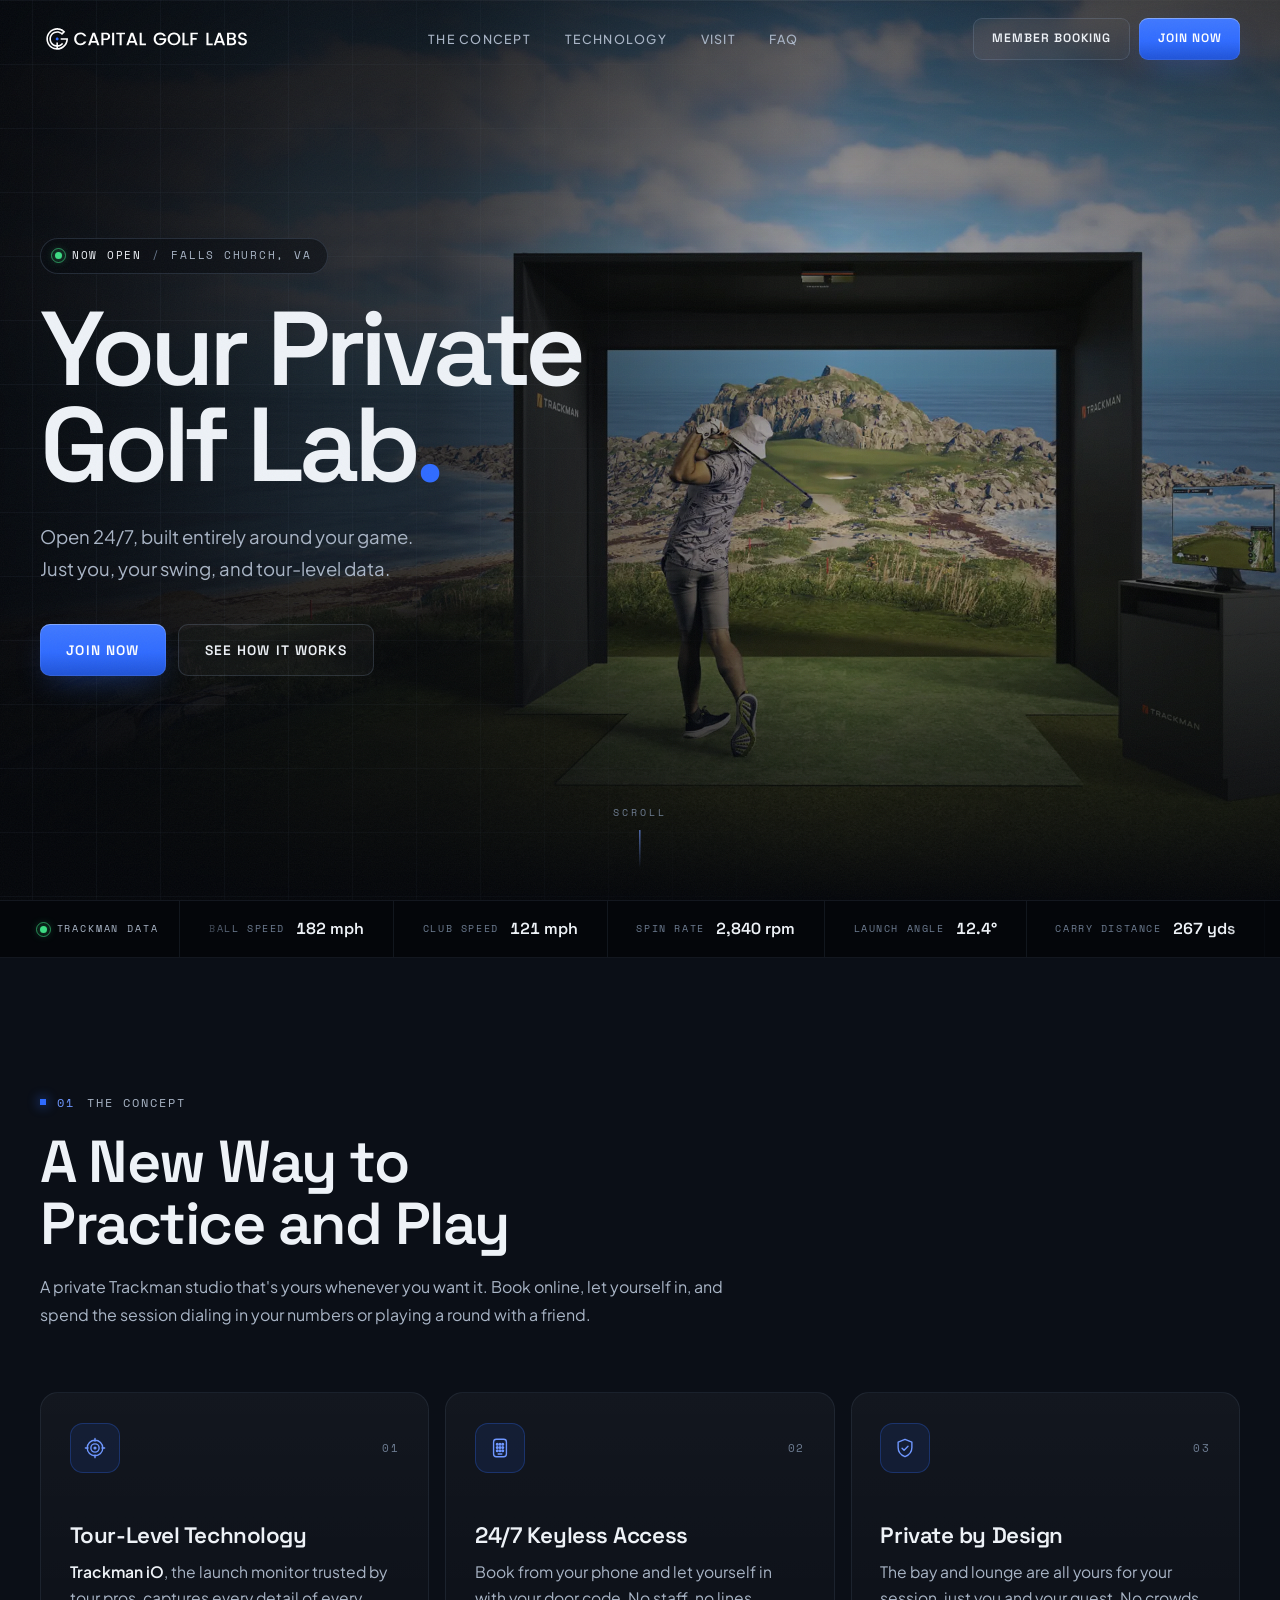
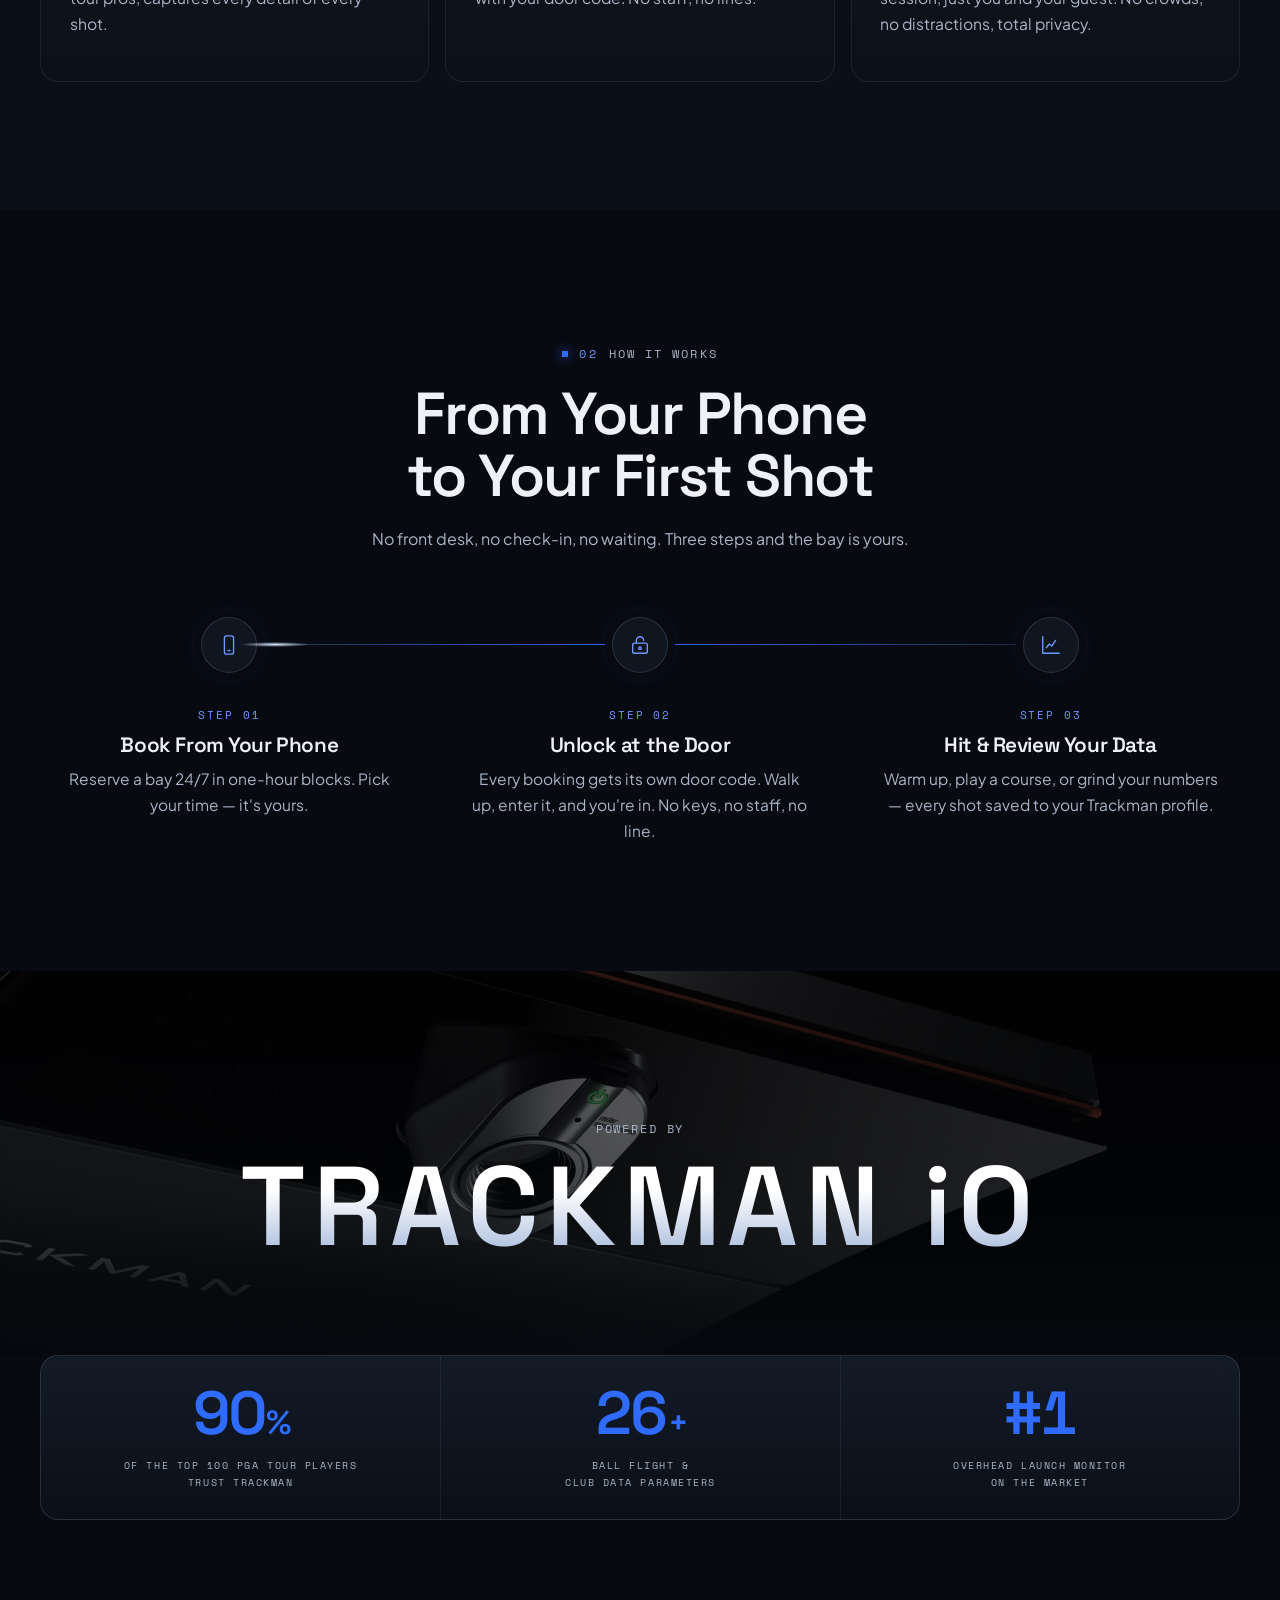
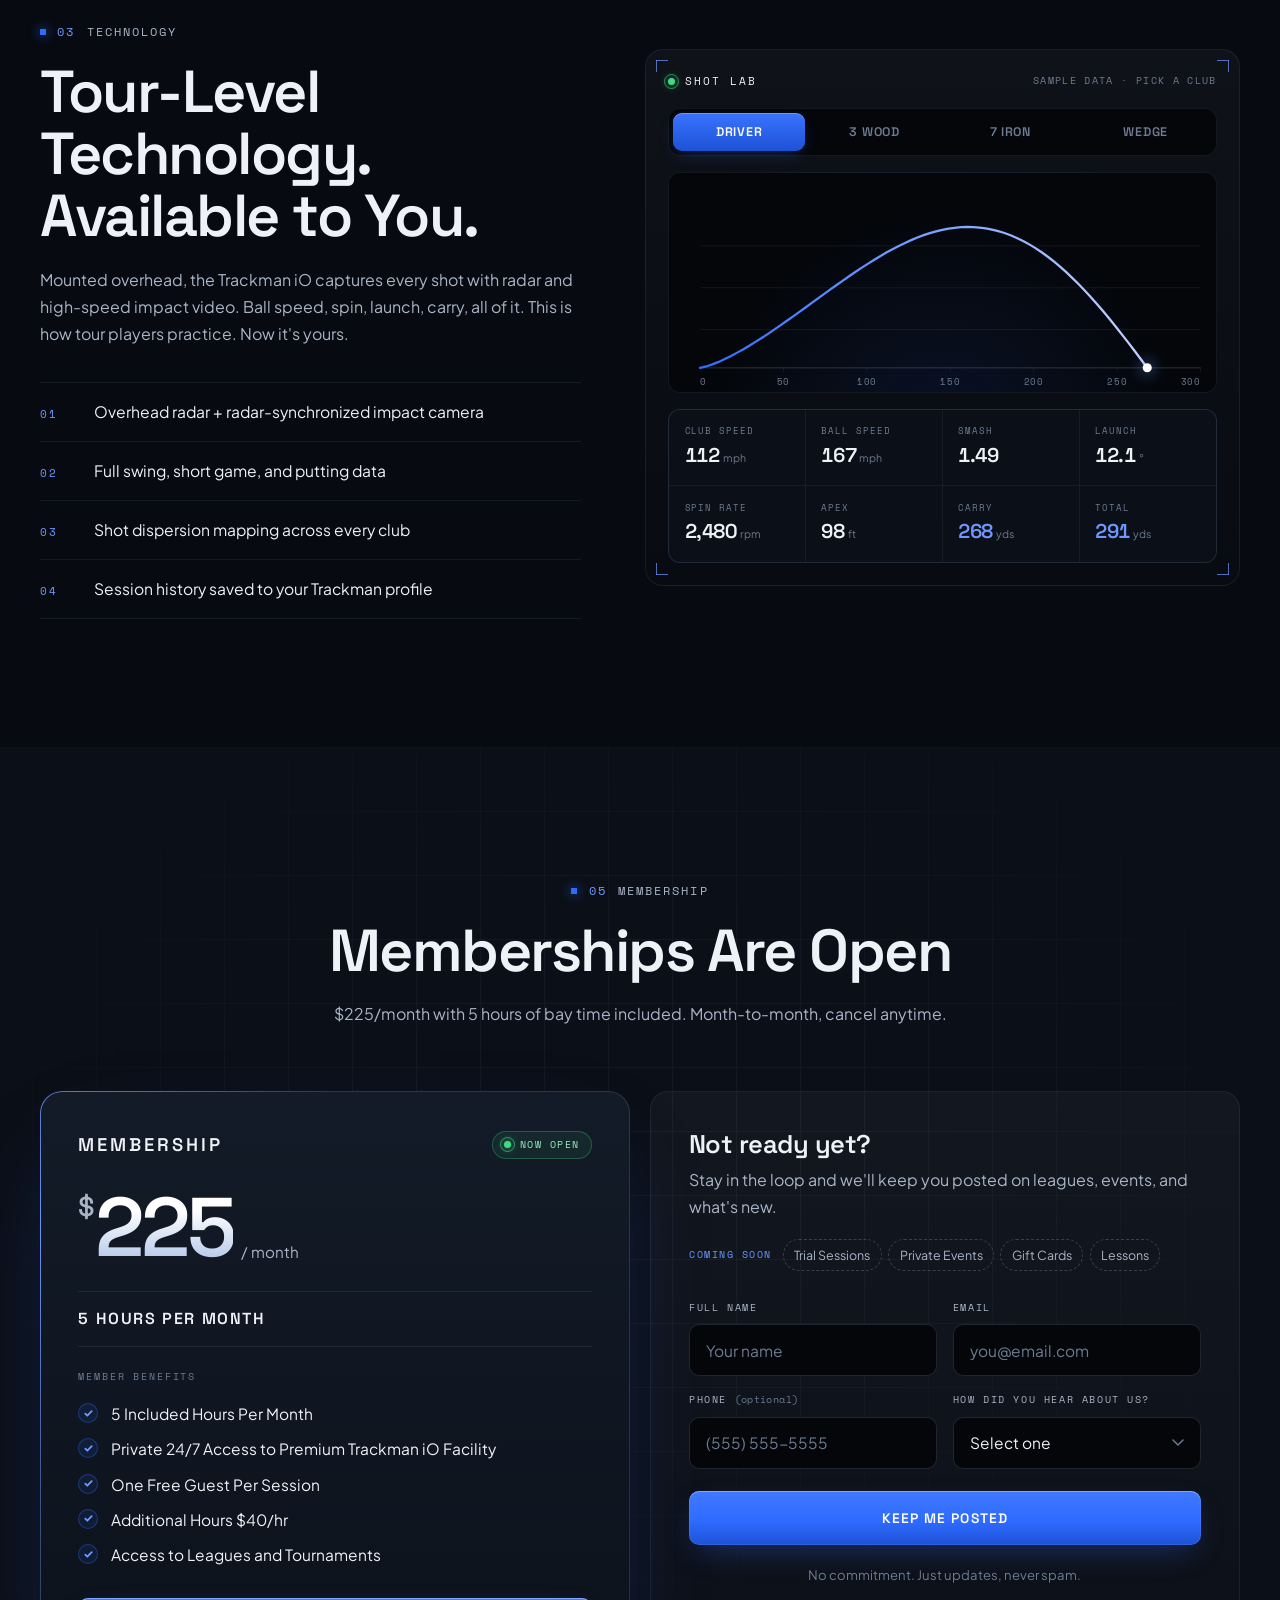
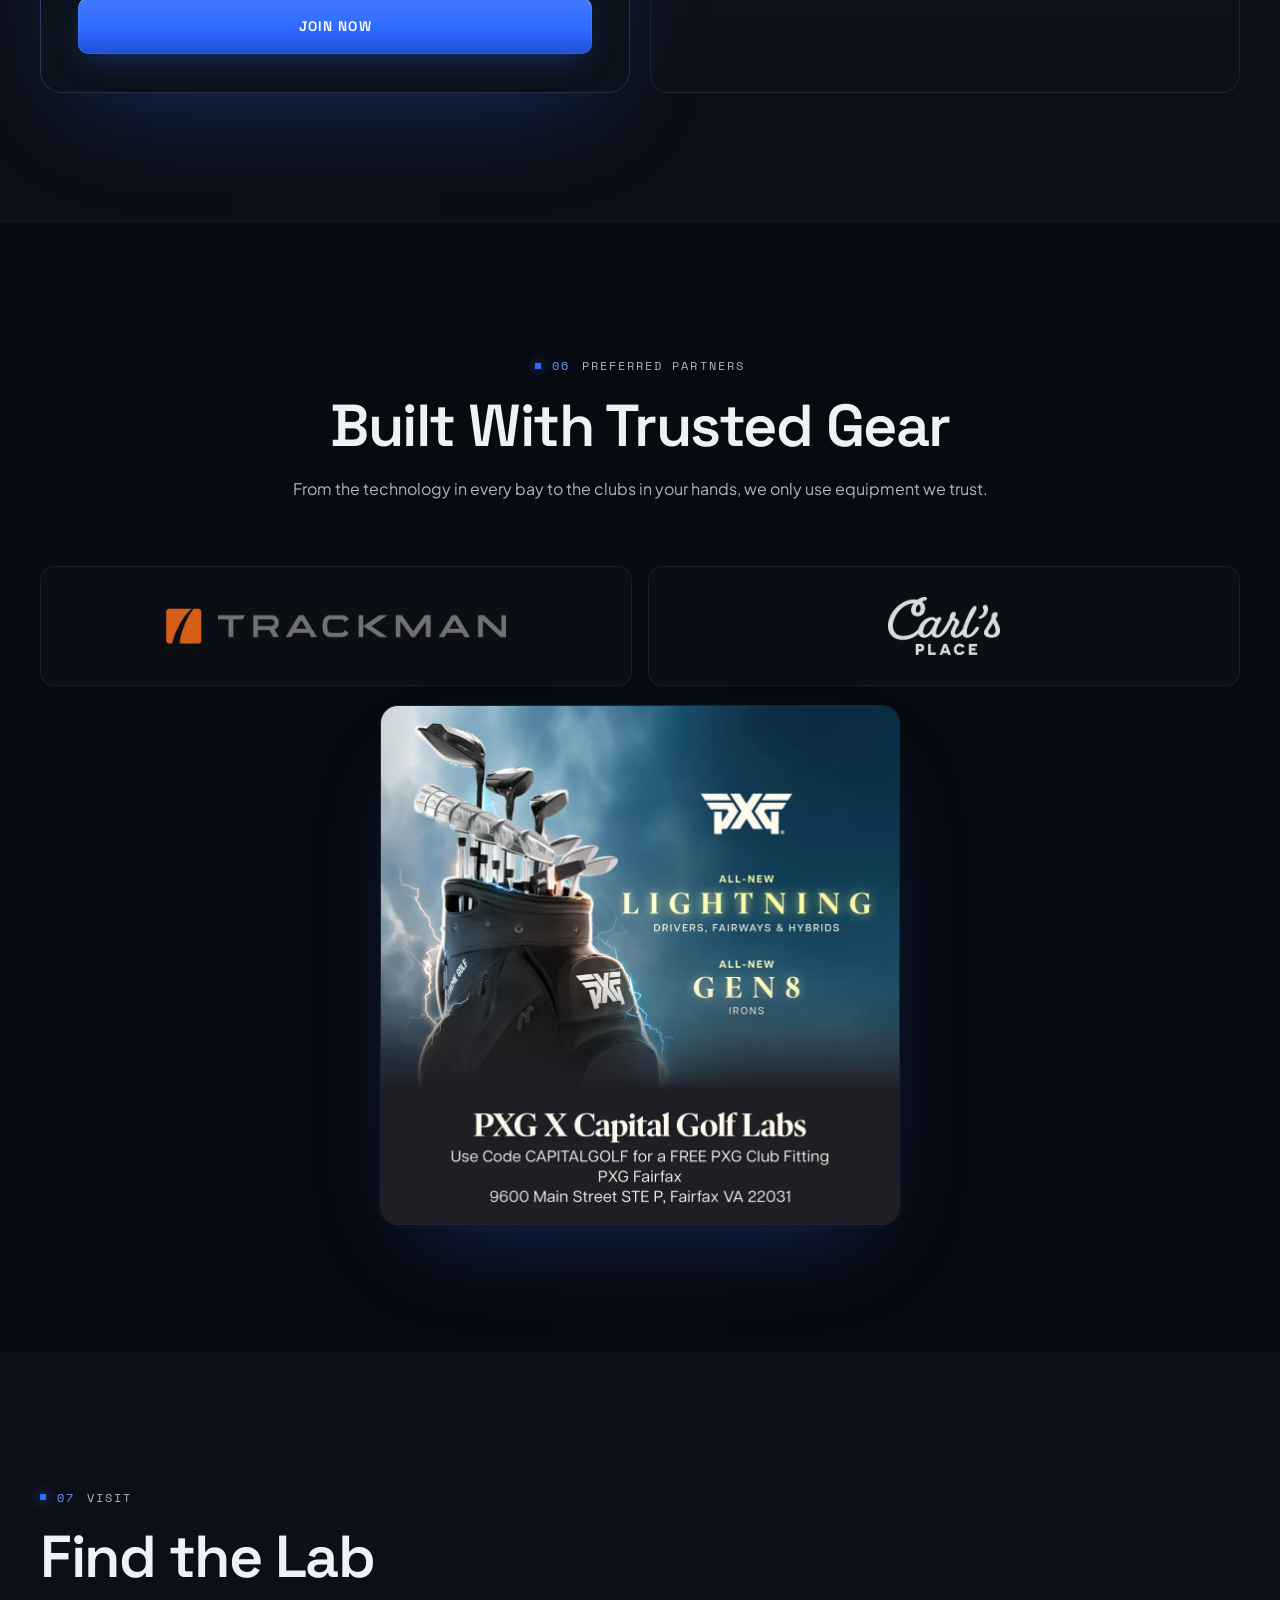
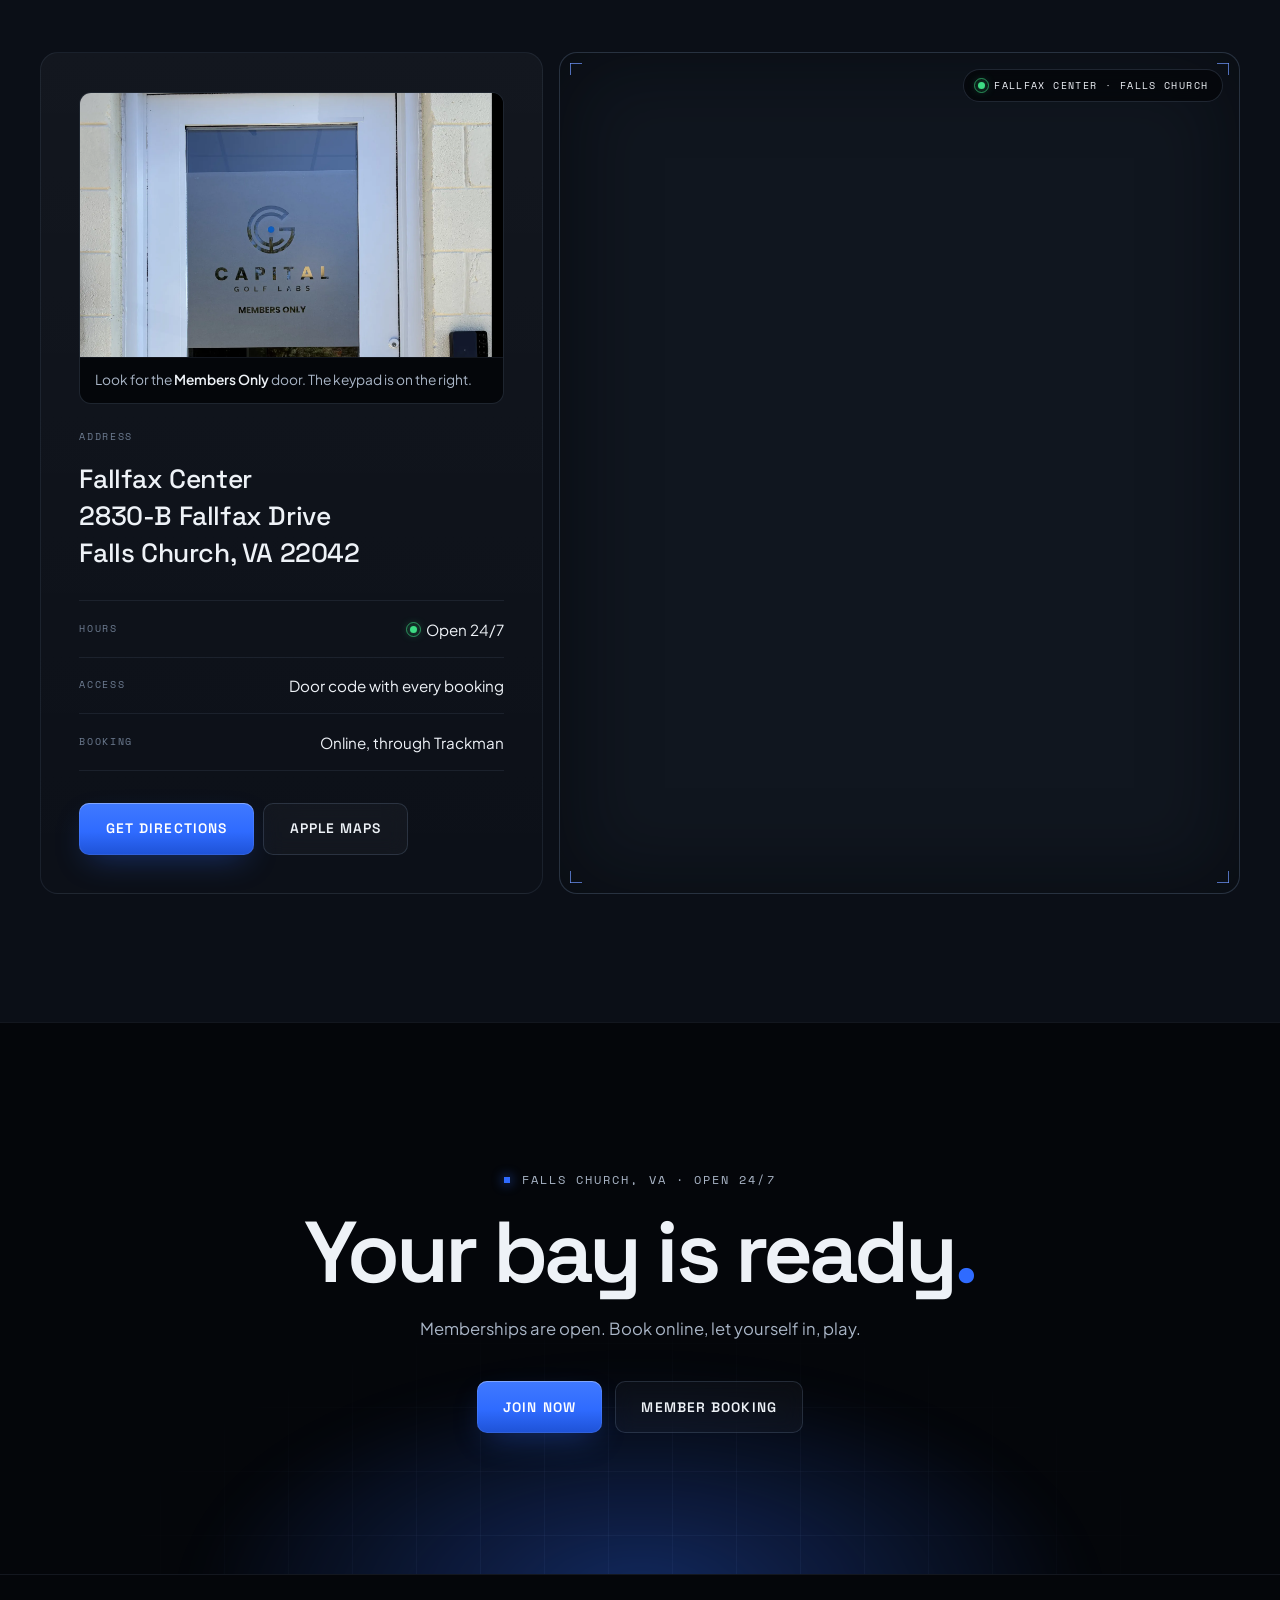
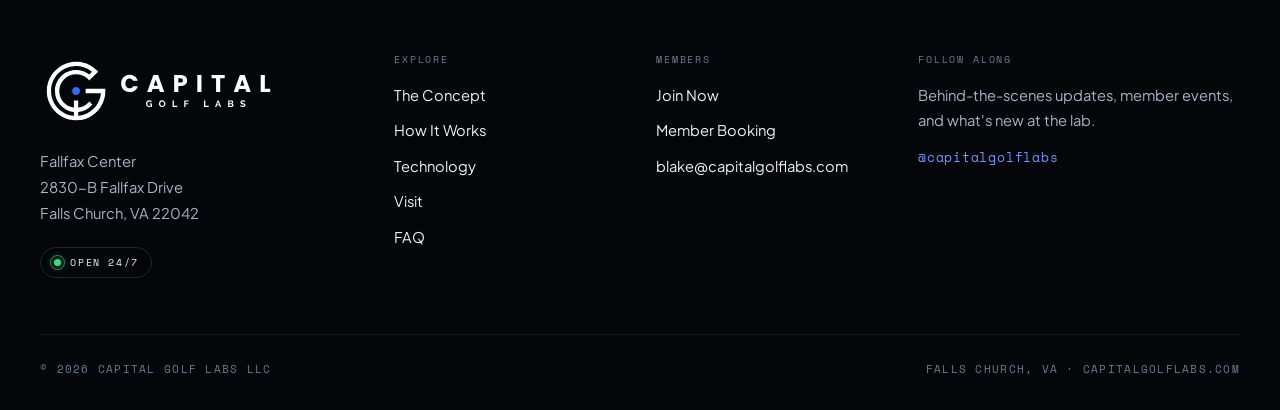
==== index.html @ a6ce903b "New favicon and link preview images - Favicon: white CGL "G" with blue dot on a dark rounded tile (w" ====
<!DOCTYPE html>
<html lang="en">
<head>
    <link rel="icon" href="static/img/favicon.ico?v=2" sizes="48x48">
    <link rel="icon" type="image/svg+xml" href="static/img/favicon.svg?v=2">
    <link rel="icon" type="image/png" sizes="32x32" href="static/img/favicon-32.png?v=2">
    <link rel="icon" type="image/png" sizes="16x16" href="static/img/favicon-16.png?v=2">
    <link rel="apple-touch-icon" sizes="180x180" href="static/img/apple-touch-icon.png?v=2">
    <link rel="manifest" href="site.webmanifest">
    <meta charset="UTF-8">
    <meta name="viewport" content="width=device-width, initial-scale=1.0, viewport-fit=cover">
    <meta name="theme-color" content="#04060a">
    <meta name="description" content="A private, 24/7 Trackman golf studio in Falls Church, VA. No crowds, no distractions — just you, your swing, and tour-level data. Now open.">
    <title>Capital Golf Labs | Private 24/7 Trackman Golf Studio — Falls Church, VA</title>
    <script>document.documentElement.classList.add('js');</script>
    <link rel="preconnect" href="https://fonts.googleapis.com">
    <link rel="preconnect" href="https://fonts.gstatic.com" crossorigin>
    <link href="https://fonts.googleapis.com/css2?family=Plus+Jakarta+Sans:ital,wght@0,300;0,400;0,500;0,600;0,700;1,400&family=Space+Grotesk:wght@400;500;600;700&family=Space+Mono:wght@400;700&display=swap" rel="stylesheet">
    <link rel="preload" as="image" href="static/img/hero-trackman.jpg">
    <link rel="stylesheet" href="static/css/style.css?v=202610182249">
    <!-- Google tag (gtag.js) -->
    <script async src="https://www.googletagmanager.com/gtag/js?id=G-GBLS1ZX0RX"></script>
    <script>
      window.dataLayer = window.dataLayer || [];
      function gtag(){dataLayer.push(arguments);}
      gtag('js', new Date());
      gtag('config', 'G-GBLS1ZX0RX');
    </script>
    <script defer src="static/js/analytics.js?v=202610182249"></script>
    <script defer src="static/js/site.js?v=202610182249"></script>
    <link rel="canonical" href="https://capitalgolflabs.com/">
    <meta property="og:type" content="website">
    <meta property="og:site_name" content="Capital Golf Labs">
    <meta property="og:title" content="Capital Golf Labs — Your Private Golf Lab">
    <meta property="og:description" content="A private, 24/7 Trackman golf studio in Falls Church, VA. No crowds, no distractions — just you, your swing, and tour-level data. Now open.">
    <meta property="og:url" content="https://capitalgolflabs.com/">
    <meta property="og:image" content="https://capitalgolflabs.com/static/img/og-home.jpg">
    <meta property="og:image:width" content="1200">
    <meta property="og:image:height" content="630">
    <meta name="twitter:card" content="summary_large_image">
    <meta name="twitter:title" content="Capital Golf Labs — Your Private Golf Lab">
    <meta name="twitter:description" content="A private, 24/7 Trackman golf studio in Falls Church, VA. No crowds, no distractions — just you, your swing, and tour-level data. Now open.">
    <meta name="twitter:image" content="https://capitalgolflabs.com/static/img/og-home.jpg">
    <script type="application/ld+json">
    {
      "@context": "https://schema.org",
      "@type": "SportsActivityLocation",
      "name": "Capital Golf Labs",
      "description": "A private, 24/7 Trackman golf studio in Falls Church, VA.",
      "url": "https://capitalgolflabs.com",
      "email": "blake@capitalgolflabs.com",
      "image": "https://capitalgolflabs.com/static/img/og-home.jpg",
      "openingHours": "Mo-Su 00:00-23:59",
      "address": {
        "@type": "PostalAddress",
        "streetAddress": "2830-B Fallfax Drive",
        "addressLocality": "Falls Church",
        "addressRegion": "VA",
        "postalCode": "22042",
        "addressCountry": "US"
      },
      "sameAs": ["https://www.instagram.com/capitalgolflabs"]
    }
    </script>
</head>
<body data-page="home">

<!-- ===================== NAV ===================== -->
<nav class="nav" id="main-nav" aria-label="Main">
    <div class="container nav-inner">
        <a href="#" class="logo" aria-label="Capital Golf Labs home">
            <img src="static/img/logo/cgl-logo-line.svg" alt="Capital Golf Labs" width="213" height="34">
        </a>

        <ul class="nav-links">
            <li><a href="#tech" class="nav-link">The Concept</a></li>
            <li><a href="#trackman" class="nav-link">Technology</a></li>
            <li><a href="#visit" class="nav-link">Visit</a></li>
            <li><a href="faq.html" class="nav-link">FAQ</a></li>
        </ul>

        <div class="nav-ctas">
            <a href="https://booking.trackmangolf.com/venues/falls-church/booking/falls-church-simulator" class="btn btn-ghost btn-sm" target="_blank" rel="noopener">Member Booking</a>
            <a href="join/" class="btn btn-primary btn-sm">Join Now</a>
        </div>

        <button class="hamburger" id="hamburger" aria-label="Open menu" aria-expanded="false" aria-controls="mobile-menu">
            <span></span>
            <span></span>
        </button>
    </div>
    <div class="scroll-progress" aria-hidden="true"></div>
</nav>

<!-- Mobile menu -->
<div class="mobile-menu" id="mobile-menu" aria-hidden="true">
    <div class="bg-grid"></div>
    <ul>
        <li><a href="#tech" class="mobile-link"><span class="mono">01</span>The Concept</a></li>
        <li><a href="#trackman" class="mobile-link"><span class="mono">02</span>Technology</a></li>
        <li><a href="#visit" class="mobile-link"><span class="mono">03</span>Visit</a></li>
        <li><a href="faq.html" class="mobile-link"><span class="mono">04</span>FAQ</a></li>
    </ul>
    <div class="mobile-menu-ctas">
        <a href="join/" class="btn btn-primary">Join Now</a>
        <a href="https://booking.trackmangolf.com/venues/falls-church/booking/falls-church-simulator" class="btn btn-ghost" target="_blank" rel="noopener">Member Booking</a>
    </div>
</div>

<!-- ===================== HERO ===================== -->
<header class="hero">
    <div class="hero-media" role="img" aria-label="A golfer swinging in a Trackman simulator bay overlooking a seaside golf course"></div>
    <div class="bg-grid"></div>

    <div class="container">
        <div class="hero-content">
            <div class="hero-badge hero-in" style="--d:.1s"><span class="live-dot"></span><strong>Now Open</strong><span class="sep">/</span>Falls Church, VA</div>
            <h1 class="hero-title hero-in" style="--d:.2s"><span class="line">Your Private</span><span class="line">Golf Lab<span class="dot">.</span></span></h1>
            <p class="hero-sub hero-in" style="--d:.32s">
                Open 24/7, built entirely around your game.<br>
                Just you, your swing, and tour-level data.
            </p>
            <div class="hero-ctas hero-in" style="--d:.44s">
                <a href="join/" class="btn btn-primary">Join Now<svg class="btn-arrow" viewBox="0 0 16 16" fill="none" stroke="currentColor" stroke-width="1.8" stroke-linecap="round" stroke-linejoin="round" aria-hidden="true"><path d="M3 8h10M9 4l4 4-4 4"/></svg></a>
                <a href="#how" class="btn btn-ghost">See How It Works</a>
            </div>
        </div>
    </div>

    <div class="scroll-cue" aria-hidden="true">SCROLL<i></i></div>
</header>

<!-- ===================== DATA TICKER ===================== -->
<div class="ticker" aria-hidden="true">
    <div class="ticker-tag"><span class="live-dot"></span>Trackman Data</div>
    <div class="ticker-viewport">
        <div class="ticker-track">
            <span class="ticker-item"><span class="ticker-label">Ball Speed</span><span class="ticker-val">182 mph</span></span>
            <span class="ticker-item"><span class="ticker-label">Club Speed</span><span class="ticker-val">121 mph</span></span>
            <span class="ticker-item"><span class="ticker-label">Spin Rate</span><span class="ticker-val">2,840 rpm</span></span>
            <span class="ticker-item"><span class="ticker-label">Launch Angle</span><span class="ticker-val">12.4°</span></span>
            <span class="ticker-item"><span class="ticker-label">Carry Distance</span><span class="ticker-val">267 yds</span></span>
            <span class="ticker-item"><span class="ticker-label">Smash Factor</span><span class="ticker-val">1.49</span></span>
            <span class="ticker-item"><span class="ticker-label">Attack Angle</span><span class="ticker-val">-4.2°</span></span>
            <span class="ticker-item"><span class="ticker-label">Face Angle</span><span class="ticker-val">0.8° open</span></span>
            <span class="ticker-item"><span class="ticker-label">Club Path</span><span class="ticker-val">1.1° in-out</span></span>
            <span class="ticker-item"><span class="ticker-label">Dynamic Loft</span><span class="ticker-val">14.2°</span></span>
            <!-- Duplicate for seamless loop -->
            <span class="ticker-item"><span class="ticker-label">Ball Speed</span><span class="ticker-val">182 mph</span></span>
            <span class="ticker-item"><span class="ticker-label">Club Speed</span><span class="ticker-val">121 mph</span></span>
            <span class="ticker-item"><span class="ticker-label">Spin Rate</span><span class="ticker-val">2,840 rpm</span></span>
            <span class="ticker-item"><span class="ticker-label">Launch Angle</span><span class="ticker-val">12.4°</span></span>
            <span class="ticker-item"><span class="ticker-label">Carry Distance</span><span class="ticker-val">267 yds</span></span>
            <span class="ticker-item"><span class="ticker-label">Smash Factor</span><span class="ticker-val">1.49</span></span>
            <span class="ticker-item"><span class="ticker-label">Attack Angle</span><span class="ticker-val">-4.2°</span></span>
            <span class="ticker-item"><span class="ticker-label">Face Angle</span><span class="ticker-val">0.8° open</span></span>
            <span class="ticker-item"><span class="ticker-label">Club Path</span><span class="ticker-val">1.1° in-out</span></span>
            <span class="ticker-item"><span class="ticker-label">Dynamic Loft</span><span class="ticker-val">14.2°</span></span>
        </div>
    </div>
</div>

<!-- ===================== 01 · CONCEPT ===================== -->
<section id="tech" class="section section--alt">
    <div class="container">
        <header class="section-head reveal">
            <span class="eyebrow"><b>01</b> The Concept</span>
            <h2 class="h2">A New Way to Practice and Play</h2>
            <p>A private Trackman studio that's yours whenever you want it. Book online, let yourself in, and spend the session dialing in your numbers or playing a round with a friend.</p>
        </header>

        <div class="concept-grid" data-stagger>
            <article class="concept-card card hud spot reveal">
                <div class="cc-top">
                    <span class="cc-icon"><svg viewBox="0 0 24 24" fill="none" stroke="currentColor" stroke-width="1.5" stroke-linecap="round" aria-hidden="true"><circle cx="12" cy="12" r="8.5"/><circle cx="12" cy="12" r="4.5"/><circle cx="12" cy="12" r="1" fill="currentColor"/><path d="M12 1.5v3M12 19.5v3M1.5 12h3M19.5 12h3"/></svg></span>
                    <span class="cc-idx">01</span>
                </div>
                <h3>Tour-Level Technology</h3>
                <p><strong>Trackman iO</strong>, the launch monitor trusted by tour pros, captures every detail of every shot.</p>
            </article>

            <article class="concept-card card hud spot reveal">
                <div class="cc-top">
                    <span class="cc-icon"><svg viewBox="0 0 24 24" fill="none" stroke="currentColor" stroke-width="1.5" stroke-linecap="round" stroke-linejoin="round" aria-hidden="true"><rect x="5" y="2.5" width="14" height="19" rx="3"/><circle cx="9" cy="8" r=".9" fill="currentColor"/><circle cx="12" cy="8" r=".9" fill="currentColor"/><circle cx="15" cy="8" r=".9" fill="currentColor"/><circle cx="9" cy="11.5" r=".9" fill="currentColor"/><circle cx="12" cy="11.5" r=".9" fill="currentColor"/><circle cx="15" cy="11.5" r=".9" fill="currentColor"/><circle cx="9" cy="15" r=".9" fill="currentColor"/><circle cx="12" cy="15" r=".9" fill="currentColor"/><circle cx="15" cy="15" r=".9" fill="currentColor"/><path d="M10 18.5h4"/></svg></span>
                    <span class="cc-idx">02</span>
                </div>
                <h3>24/7 Keyless Access</h3>
                <p>Book from your phone and let yourself in with your door code. No staff, no lines.</p>
            </article>

            <article class="concept-card card hud spot reveal">
                <div class="cc-top">
                    <span class="cc-icon"><svg viewBox="0 0 24 24" fill="none" stroke="currentColor" stroke-width="1.5" stroke-linecap="round" stroke-linejoin="round" aria-hidden="true"><path d="M12 2.5l7.5 3v6c0 4.8-3.2 8.3-7.5 10-4.3-1.7-7.5-5.2-7.5-10v-6l7.5-3z"/><path d="M8.8 12.2l2.2 2.2 4.3-4.4"/></svg></span>
                    <span class="cc-idx">03</span>
                </div>
                <h3>Private by Design</h3>
                <p>The bay and lounge are all yours for your session, just you and your guest. No crowds, no distractions, total privacy.</p>
            </article>
        </div>
    </div>
</section>

<!-- ===================== 02 · HOW IT WORKS ===================== -->
<section id="how" class="section">
    <div class="container">
        <header class="section-head section-head--center reveal">
            <span class="eyebrow"><b>02</b> How It Works</span>
            <h2 class="h2">From Your Phone to Your First Shot</h2>
            <p>No front desk, no check-in, no waiting. Three steps and the bay is yours.</p>
        </header>

        <ol class="timeline" data-stagger>
            <li class="tl-step reveal">
                <span class="tl-node"><svg viewBox="0 0 24 24" fill="none" stroke="currentColor" stroke-width="1.5" stroke-linecap="round" stroke-linejoin="round" aria-hidden="true"><rect x="7" y="2" width="10" height="20" rx="2.5"/><line x1="11" y1="18" x2="13" y2="18"/></svg></span>
                <span class="tl-num">Step 01</span>
                <h3>Book From Your Phone</h3>
                <p>Reserve a bay 24/7 in one-hour blocks. Pick your time — it's yours.</p>
            </li>
            <li class="tl-step reveal">
                <span class="tl-node"><svg viewBox="0 0 24 24" fill="none" stroke="currentColor" stroke-width="1.5" stroke-linecap="round" stroke-linejoin="round" aria-hidden="true"><rect x="4" y="10" width="16" height="11" rx="2"/><path d="M8 10V7a4 4 0 0 1 8 0"/><circle cx="12" cy="15.5" r="1.3"/></svg></span>
                <span class="tl-num">Step 02</span>
                <h3>Unlock at the Door</h3>
                <p>Every booking gets its own door code. Walk up, enter it, and you're in. No keys, no staff, no line.</p>
            </li>
            <li class="tl-step reveal">
                <span class="tl-node"><svg viewBox="0 0 24 24" fill="none" stroke="currentColor" stroke-width="1.5" stroke-linecap="round" stroke-linejoin="round" aria-hidden="true"><path d="M3 3v18h18"/><path d="M7 15l3-4 3 2 4-6"/></svg></span>
                <span class="tl-num">Step 03</span>
                <h3>Hit &amp; Review Your Data</h3>
                <p>Warm up, play a course, or grind your numbers — every shot saved to your Trackman profile.</p>
            </li>
        </ol>
    </div>
</section>

<!-- ===================== 03 · TECHNOLOGY ===================== -->
<section id="trackman" class="tech">
    <div class="tech-banner">
        <img src="static/img/Trackman_iO_Side.jpg" alt="Trackman iO overhead camera detail" loading="lazy">
        <div class="tech-banner-overlay">
            <span class="mono">Powered By</span>
            <span class="tech-wordmark text-grad">TRACKMAN iO</span>
        </div>
    </div>

    <div class="section tech-section">
        <div class="container">
            <div class="stats reveal">
                <div class="stat">
                    <span class="stat-number" data-count="90" data-suffix="%">90<span class="stat-suffix">%</span></span>
                    <span class="stat-label">of the Top 100 PGA Tour Players <br>Trust Trackman</span>
                </div>
                <div class="stat">
                    <span class="stat-number" data-count="26" data-suffix="+">26<span class="stat-suffix">+</span></span>
                    <span class="stat-label">Ball Flight &amp; <br>Club Data Parameters</span>
                </div>
                <div class="stat">
                    <span class="stat-number">#1</span>
                    <span class="stat-label">Overhead Launch Monitor <br>on the Market</span>
                </div>
            </div>

            <div class="tech-grid">
                <div class="tech-copy reveal">
                    <span class="eyebrow"><b>03</b> Technology</span>
                    <h2 class="h2">Tour-Level Technology.<br>Available to You.</h2>
                    <p class="lead">Mounted overhead, the Trackman iO captures every shot with radar and high-speed impact video. Ball speed, spin, launch, carry, all of it. This is how tour players practice. Now it's yours.</p>
                    <ul class="spec-list">
                        <li><span class="mono">01</span>Overhead radar + radar-synchronized impact camera</li>
                        <li><span class="mono">02</span>Full swing, short game, and putting data</li>
                        <li><span class="mono">03</span>Shot dispersion mapping across every club</li>
                        <li><span class="mono">04</span>Session history saved to your Trackman profile</li>
                    </ul>
                </div>

                <!-- Shot Lab: pick a club and watch the flight -->
                <div class="shotlab card hud hud--on reveal" id="shotlab">
                    <div class="sl-head">
                        <span class="sl-title"><span class="live-dot"></span>Shot Lab</span>
                        <span class="sl-note">Sample data · Pick a club</span>
                    </div>
                    <div class="sl-tabs" role="tablist" aria-label="Choose a club">
                        <button type="button" class="sl-tab" role="tab" data-club="driver" aria-selected="true">Driver</button>
                        <button type="button" class="sl-tab" role="tab" data-club="wood" aria-selected="false">3 Wood</button>
                        <button type="button" class="sl-tab" role="tab" data-club="iron" aria-selected="false">7 Iron</button>
                        <button type="button" class="sl-tab" role="tab" data-club="wedge" aria-selected="false">Wedge</button>
                    </div>
                    <div class="sl-chart">
                        <svg viewBox="0 0 600 240" role="img" aria-label="Side view of the ball flight for the selected club">
                            <defs>
                                <linearGradient id="sl-line" x1="0" x2="1">
                                    <stop offset="0" stop-color="#2F6BFF"/>
                                    <stop offset="1" stop-color="#c2d3ff"/>
                                </linearGradient>
                                <linearGradient id="sl-area" x1="0" y1="0" x2="0" y2="1">
                                    <stop offset="0" stop-color="#2F6BFF" stop-opacity=".28"/>
                                    <stop offset="1" stop-color="#2F6BFF" stop-opacity="0"/>
                                </linearGradient>
                            </defs>
                        </svg>
                    </div>
                    <div class="sl-data" aria-live="polite">
                        <div class="sl-metric"><span class="rd-label">Club Speed</span><span class="rd-val" data-k="club" data-v="112">112</span><span class="rd-unit">mph</span></div>
                        <div class="sl-metric"><span class="rd-label">Ball Speed</span><span class="rd-val" data-k="ball" data-v="167">167</span><span class="rd-unit">mph</span></div>
                        <div class="sl-metric"><span class="rd-label">Smash</span><span class="rd-val" data-k="smash" data-v="1.49">1.49</span></div>
                        <div class="sl-metric"><span class="rd-label">Launch</span><span class="rd-val" data-k="launch" data-v="12.1">12.1</span><span class="rd-unit">°</span></div>
                        <div class="sl-metric"><span class="rd-label">Spin Rate</span><span class="rd-val" data-k="spin" data-v="2480">2,480</span><span class="rd-unit">rpm</span></div>
                        <div class="sl-metric"><span class="rd-label">Apex</span><span class="rd-val" data-k="apex" data-v="98">98</span><span class="rd-unit">ft</span></div>
                        <div class="sl-metric sl-metric--key"><span class="rd-label">Carry</span><span class="rd-val" data-k="carry" data-v="268">268</span><span class="rd-unit">yds</span></div>
                        <div class="sl-metric sl-metric--key"><span class="rd-label">Total</span><span class="rd-val" data-k="total" data-v="291">291</span><span class="rd-unit">yds</span></div>
                    </div>
                </div>
            </div>
        </div>
    </div>
</section>

<!-- ===================== 04 · REVIEWS (filled from Google via the cgl-hooks Worker; hidden until it loads) ===================== -->
<section id="reviews" class="section section--line" hidden>
    <div class="container">
        <div class="section-head section-head--row reveal">
            <div>
                <span class="eyebrow"><b>04</b> Reviews</span>
                <h2 class="h2">What Golfers Are Saying</h2>
            </div>
            <div class="rv-nav" aria-label="Scroll reviews">
                <button type="button" class="rv-btn" data-dir="-1" aria-label="Previous reviews"><svg viewBox="0 0 16 16" fill="none" stroke="currentColor" stroke-width="1.8" stroke-linecap="round" stroke-linejoin="round" aria-hidden="true"><path d="M10 3 5 8l5 5"/></svg></button>
                <button type="button" class="rv-btn" data-dir="1" aria-label="Next reviews"><svg viewBox="0 0 16 16" fill="none" stroke="currentColor" stroke-width="1.8" stroke-linecap="round" stroke-linejoin="round" aria-hidden="true"><path d="m6 3 5 5-5 5"/></svg></button>
            </div>
        </div>

        <div class="rv-summary card reveal">
            <div class="rv-score">
                <span class="rv-num" data-rv="rating">5.0</span>
                <div>
                    <span class="stars" data-rv="stars" aria-hidden="true"></span>
                    <span class="rv-meta"><svg class="g-mark" viewBox="0 0 48 48" aria-hidden="true"><path fill="#EA4335" d="M24 9.5c3.54 0 6.71 1.22 9.21 3.6l6.85-6.85C35.9 2.38 30.47 0 24 0 14.62 0 6.51 5.38 2.56 13.22l7.98 6.19C12.43 13.72 17.74 9.5 24 9.5z"/><path fill="#4285F4" d="M46.98 24.55c0-1.57-.15-3.09-.38-4.55H24v9.02h12.94c-.58 2.96-2.26 5.48-4.78 7.18l7.73 6c4.51-4.18 7.09-10.36 7.09-17.65z"/><path fill="#FBBC05" d="M10.53 28.59c-.48-1.45-.76-2.99-.76-4.59s.27-3.14.76-4.59l-7.98-6.19C.92 16.46 0 20.12 0 24c0 3.88.92 7.54 2.56 10.78l7.97-6.19z"/><path fill="#34A853" d="M24 48c6.48 0 11.93-2.13 15.89-5.81l-7.73-6c-2.15 1.45-4.92 2.3-8.16 2.3-6.26 0-11.57-4.22-13.47-9.91l-7.98 6.19C6.51 42.62 14.62 48 24 48z"/></svg><span data-rv="count">Google reviews</span></span>
                </div>
            </div>
            <div class="rv-actions">
                <a class="btn btn-ghost btn-sm" data-rv="url" href="#" target="_blank" rel="noopener">Read All on Google</a>
                <a class="btn btn-primary btn-sm" data-rv="write" href="#" target="_blank" rel="noopener">Leave a Review</a>
            </div>
        </div>

        <div class="rv-track" data-rv="track" tabindex="0" aria-label="Google reviews"></div>
    </div>
</section>

<!-- ===================== 05 · MEMBERSHIP ===================== -->
<section id="reserve" class="section section--alt">
    <div class="bg-grid"></div>
    <div class="container">
        <header class="section-head section-head--center reveal">
            <span class="eyebrow"><b>05</b> Membership</span>
            <h2 class="h2">Memberships Are Open</h2>
            <p>$225/month with 5 hours of bay time included. Month-to-month, cancel anytime.</p>
        </header>

        <div class="member-grid" data-stagger>
            <article class="plan reveal">
                <div class="plan-top">
                    <span class="plan-name">Membership</span>
                    <span class="plan-status"><span class="live-dot"></span>Now Open</span>
                </div>
                <div class="plan-price"><span class="cur">$</span><span class="amount">225</span><span class="per">/ month</span></div>
                <div class="plan-hours">5 Hours per Month</div>
                <div class="plan-benefits-label">Member Benefits</div>
                <ul class="plan-list">
                    <li><span class="check"><svg viewBox="0 0 12 12" fill="none" stroke="currentColor" stroke-width="2" stroke-linecap="round" stroke-linejoin="round"><path d="M2.5 6.2l2.2 2.2 4.8-4.9"/></svg></span>5 Included Hours Per Month</li>
                    <li><span class="check"><svg viewBox="0 0 12 12" fill="none" stroke="currentColor" stroke-width="2" stroke-linecap="round" stroke-linejoin="round"><path d="M2.5 6.2l2.2 2.2 4.8-4.9"/></svg></span>Private 24/7 Access to Premium Trackman iO Facility</li>
                    <li><span class="check"><svg viewBox="0 0 12 12" fill="none" stroke="currentColor" stroke-width="2" stroke-linecap="round" stroke-linejoin="round"><path d="M2.5 6.2l2.2 2.2 4.8-4.9"/></svg></span>One Free Guest Per Session</li>
                    <li><span class="check"><svg viewBox="0 0 12 12" fill="none" stroke="currentColor" stroke-width="2" stroke-linecap="round" stroke-linejoin="round"><path d="M2.5 6.2l2.2 2.2 4.8-4.9"/></svg></span>Additional Hours $40/hr</li>
                    <li><span class="check"><svg viewBox="0 0 12 12" fill="none" stroke="currentColor" stroke-width="2" stroke-linecap="round" stroke-linejoin="round"><path d="M2.5 6.2l2.2 2.2 4.8-4.9"/></svg></span>Access to Leagues and Tournaments</li>
                </ul>
                <a href="join/" class="btn btn-primary btn-block">Join Now<svg class="btn-arrow" viewBox="0 0 16 16" fill="none" stroke="currentColor" stroke-width="1.8" stroke-linecap="round" stroke-linejoin="round" aria-hidden="true"><path d="M3 8h10M9 4l4 4-4 4"/></svg></a>
                <a class="plan-proof" data-rv-inline hidden href="#" target="_blank" rel="noopener"></a>
            </article>

            <div class="updates card reveal">
                <h3>Not ready yet?</h3>
                <p>Stay in the loop and we'll keep you posted on leagues, events, and what's new.</p>
                <div class="soon">
                    <span class="soon-label">Coming soon</span>
                    <ul class="soon-list">
                        <li>Trial Sessions</li>
                        <li>Private Events</li>
                        <li>Gift Cards</li>
                        <li>Lessons</li>
                    </ul>
                </div>
                <button type="button" class="btn btn-ghost btn-block updates-toggle" aria-expanded="false" aria-controls="waitlist-form">Get Updates</button>

                <form id="waitlist-form" class="waitlist-form" autocomplete="on">
                    <div class="form-row">
                        <div class="form-field">
                            <label for="wl-name">Full Name</label>
                            <input type="text" id="wl-name" name="name" required autocomplete="name" placeholder="Your name">
                        </div>
                        <div class="form-field">
                            <label for="wl-email">Email</label>
                            <input type="email" id="wl-email" name="email" required autocomplete="email" placeholder="you@email.com">
                        </div>
                    </div>
                    <div class="form-row">
                        <div class="form-field">
                            <label for="wl-phone">Phone <span class="field-optional">(optional)</span></label>
                            <input type="tel" id="wl-phone" name="phone" autocomplete="tel" placeholder="(555) 555-5555">
                        </div>
                        <div class="form-field">
                            <label for="wl-source">How did you hear about us?</label>
                            <select id="wl-source" name="source">
                                <option value="" disabled selected>Select one</option>
                                <option value="Friend or referral">Friend or referral</option>
                                <option value="Instagram">Instagram</option>
                                <option value="Facebook">Facebook</option>
                                <option value="PXG">PXG</option>
                                <option value="Google search">Google search</option>
                                <option value="Other">Other</option>
                            </select>
                        </div>
                    </div>
                    <button type="submit" class="btn btn-primary btn-block form-submit" id="form-submit">
                        <span class="submit-text">Keep Me Posted</span>
                        <span class="submit-loading" style="display:none"><span class="spinner"></span> Submitting...</span>
                        <span class="submit-success" style="display:none">&#10003; You're on the list!</span>
                    </button>
                    <p class="form-note">No commitment. Just updates, never spam.</p>
                </form>

                <div id="form-success" class="form-success-msg" style="display:none">
                    <div class="success-icon">&#10003;</div>
                    <h3>You're on the list.</h3>
                    <p>We'll keep you posted on leagues, events, and what's new. In the meantime, follow along on Instagram.</p>
                    <a href="https://instagram.com/capitalgolflabs" target="_blank" rel="noopener" class="success-insta">@capitalgolflabs</a>
                </div>
            </div>
        </div>
    </div>
</section>

<!-- ===================== 06 · PARTNERS ===================== -->
<section class="section section--line">
    <div class="container">
        <header class="section-head section-head--center reveal">
            <span class="eyebrow"><b>06</b> Preferred Partners</span>
            <h2 class="h2">Built With Trusted&nbsp;Gear</h2>
            <p>From the technology in every bay to the clubs in your hands, we only use equipment we trust.</p>
        </header>
        <div class="partner-row reveal">
            <div class="partner-cell" aria-label="Trackman">
                <img src="static/img/trackman-logo.png" alt="Trackman" loading="lazy" width="405" height="43">
            </div>
            <a class="partner-cell partner-cell--carls" href="https://www.carlsplace.com" target="_blank" rel="noopener" aria-label="Carl's Place">
                <img src="static/img/CarlsPlace_Logo_RichBlack.png" alt="Carl's Place" loading="lazy" width="1049" height="543">
            </a>
        </div>
        <figure class="partner-feature reveal">
            <picture>
                <source srcset="static/img/pxg-cgl.webp" type="image/webp">
                <img src="static/img/pxg-cgl.jpg" alt="PXG X Capital Golf Labs — Lightning Woods and Gen 8 Irons" loading="lazy" width="1040" height="1040">
            </picture>
        </figure>
    </div>
</section>

<!-- ===================== 07 · VISIT ===================== -->
<section id="visit" class="section section--alt">
    <div class="container">
        <header class="section-head reveal">
            <span class="eyebrow"><b>07</b> Visit</span>
            <h2 class="h2">Find the Lab</h2>
        </header>
        <div class="visit-grid" data-stagger>
            <div class="visit-card card hud spot reveal">
                <figure class="visit-photo">
                    <picture>
                        <source srcset="static/img/bay/door.webp" type="image/webp">
                        <img src="static/img/bay/door.jpg" alt="The Capital Golf Labs entrance: a glass door marked Members Only, with the door-code keypad to its right" loading="lazy" width="1600" height="1200">
                    </picture>
                    <figcaption>Look for the <b>Members Only</b> door. The keypad is on the right.</figcaption>
                </figure>
                <span class="mono visit-label">Address</span>
                <address>Fallfax Center<br>2830-B Fallfax Drive<br>Falls Church, VA 22042</address>
                <ul class="visit-list">
                    <li><span class="k">Hours</span><span class="v"><span class="live-dot"></span>Open 24/7</span></li>
                    <li><span class="k">Access</span><span class="v">Door code with every booking</span></li>
                    <li><span class="k">Booking</span><span class="v">Online, through Trackman</span></li>
                </ul>
                <div class="visit-actions">
                    <a href="https://www.google.com/maps/dir/?api=1&amp;destination=Capital%20Golf%20Labs%2C%202830-B%20Fallfax%20Dr%2C%20Falls%20Church%2C%20VA%2022042" class="btn btn-primary" target="_blank" rel="noopener">Get Directions<svg class="btn-arrow" viewBox="0 0 16 16" fill="none" stroke="currentColor" stroke-width="1.8" stroke-linecap="round" stroke-linejoin="round" aria-hidden="true"><path d="M3 8h10M9 4l4 4-4 4"/></svg></a>
                    <a href="https://maps.apple.com/?ll=38.875828,-77.2090625&amp;q=Capital%20Golf%20Labs" class="btn btn-ghost" target="_blank" rel="noopener">Apple Maps</a>
                </div>
            </div>
            <div class="map-frame hud hud--on reveal">
                <iframe src="https://maps.google.com/maps?q=Capital%20Golf%20Labs%2C%202830-B%20Fallfax%20Dr%2C%20Falls%20Church%2C%20VA%2022042&amp;z=15&amp;output=embed" title="Map showing Capital Golf Labs at 2830-B Fallfax Drive, Falls Church, VA" loading="lazy" referrerpolicy="no-referrer-when-downgrade" allowfullscreen></iframe>
                <span class="map-badge"><span class="live-dot"></span>Fallfax Center &middot; Falls Church</span>
            </div>
        </div>
    </div>
</section>

<!-- ===================== CLOSING CTA ===================== -->
<section class="cta-band">
    <div class="bg-grid"></div>
    <div class="cta-glow" aria-hidden="true"></div>
    <div class="container reveal">
        <span class="eyebrow">Falls Church, VA &middot; Open 24/7</span>
        <h2 class="cta-title">Your bay is ready<span class="accent">.</span></h2>
        <p>Memberships are open. Book online, let yourself in, play.</p>
        <div class="cta-actions">
            <a href="join/" class="btn btn-primary">Join Now<svg class="btn-arrow" viewBox="0 0 16 16" fill="none" stroke="currentColor" stroke-width="1.8" stroke-linecap="round" stroke-linejoin="round" aria-hidden="true"><path d="M3 8h10M9 4l4 4-4 4"/></svg></a>
            <a href="https://booking.trackmangolf.com/venues/falls-church/booking/falls-church-simulator" class="btn btn-ghost" target="_blank" rel="noopener">Member Booking</a>
        </div>
    </div>
</section>

<!-- ===================== FOOTER ===================== -->
<footer class="footer">
    <div class="container">
        <div class="footer-top">
            <div class="footer-brand">
                <img src="static/img/logo/cgl-logo-horizontal.svg" alt="Capital Golf Labs" width="237" height="72" loading="lazy">
                <address>Fallfax Center<br>2830-B Fallfax Drive<br>Falls Church, VA 22042</address>
                <span class="open-pill"><span class="live-dot"></span>Open 24/7</span>
            </div>
            <div class="footer-col">
                <h4>Explore</h4>
                <ul>
                    <li><a href="#tech">The Concept</a></li>
                    <li><a href="#how">How It Works</a></li>
                    <li><a href="#trackman">Technology</a></li>
                    <li><a href="#visit">Visit</a></li>
                    <li><a href="faq.html">FAQ</a></li>
                </ul>
            </div>
            <div class="footer-col">
                <h4>Members</h4>
                <ul>
                    <li><a href="join/">Join Now</a></li>
                    <li><a href="https://booking.trackmangolf.com/venues/falls-church/booking/falls-church-simulator" target="_blank" rel="noopener">Member Booking</a></li>
                    <li><a href="mailto:blake@capitalgolflabs.com">blake@capitalgolflabs.com</a></li>
                </ul>
            </div>
            <div class="footer-col">
                <h4>Follow Along</h4>
                <p>Behind-the-scenes updates, member events, and what's new at the lab.</p>
                <a href="https://instagram.com/capitalgolflabs" target="_blank" rel="noopener" class="footer-insta">@capitalgolflabs</a>
            </div>
        </div>
        <div class="footer-bottom">
            <span>&copy; 2026 Capital Golf Labs LLC</span>
            <span>Falls Church, VA &middot; capitalgolflabs.com</span>
        </div>
    </div>
</footer>

<!-- Sticky mobile CTA -->
<div class="mobile-sticky-cta" id="mobileStickyCta">
    <a href="join/" class="btn btn-primary">Join Now</a>
</div>

</body>
</html>
---- static/css/style.css ----
/* =========================================================
   CAPITAL GOLF LABS — style.css
   v3 "Lab" — precision-instrument look: ink, signal blue, hairlines, data.
   ========================================================= */

@property --ang {
    syntax: '<angle>';
    initial-value: 0deg;
    inherits: false;
}

:root {
    /* Ink (backgrounds, darkest → lightest) */
    --ink-0: #04060a;
    --ink-1: #070a10;
    --ink-2: #0b0f17;
    --ink-3: #10161f;
    --ink-4: #161e2b;

    /* Hairlines */
    --line:   rgba(150, 175, 215, 0.10);
    --line-2: rgba(150, 175, 215, 0.18);
    --line-3: rgba(150, 175, 215, 0.28);

    /* Signal blue */
    --blue:      #2F6BFF;
    --blue-2:    #1E52D6;
    --blue-hi:   #6F97FF;
    --blue-glow: rgba(47, 107, 255, 0.38);
    --blue-soft: rgba(47, 107, 255, 0.10);

    --green: #3ddc84;

    /* Text */
    --text:   #eef2f7;
    --text-2: #a9b5c6;
    --text-3: #6d7c91;

    /* Type */
    --f-display: 'Space Grotesk', system-ui, sans-serif;
    --f-body:    'Plus Jakarta Sans', system-ui, sans-serif;
    --f-mono:    'Space Mono', ui-monospace, Menlo, monospace;

    /* Layout */
    --nav-h: 78px;
    --gutter: clamp(1.25rem, 4vw, 2.5rem);
    --maxw: 1200px;
    --radius: 18px;
    --radius-sm: 12px;

    /* Motion */
    --ease: cubic-bezier(.2, .7, .2, 1);
    --ease-io: cubic-bezier(.65, 0, .35, 1);
}

/* ---------- Base ---------- */
*, *::before, *::after { box-sizing: border-box; margin: 0; padding: 0; }

html {
    scroll-behavior: smooth;
    -webkit-text-size-adjust: 100%;
    background: var(--ink-1);
}

body {
    font-family: var(--f-body);
    font-size: 16px;
    line-height: 1.65;
    color: var(--text);
    background: var(--ink-1);
    -webkit-font-smoothing: antialiased;
    -moz-osx-font-smoothing: grayscale;
    overflow-x: clip;
}

/* Film grain over everything — keeps the flat darks from looking digital */
body::after {
    content: '';
    position: fixed;
    inset: 0;
    z-index: 1000;
    pointer-events: none;
    opacity: 0.045;
    background-image: url("data:image/svg+xml,%3Csvg xmlns='http://www.w3.org/2000/svg' width='160' height='160'%3E%3Cfilter id='n'%3E%3CfeTurbulence type='fractalNoise' baseFrequency='.85' numOctaves='3' stitchTiles='stitch'/%3E%3C/filter%3E%3Crect width='100%25' height='100%25' filter='url(%23n)'/%3E%3C/svg%3E");
}

img, svg, video { display: block; max-width: 100%; }
img { height: auto; }
[hidden] { display: none !important; }
a { color: inherit; text-decoration: none; }
button { font: inherit; color: inherit; background: none; border: 0; cursor: pointer; }
ul, ol { list-style: none; }

:focus-visible { outline: 2px solid var(--blue-hi); outline-offset: 3px; border-radius: 6px; }
::selection { background: var(--blue); color: #fff; }
[id] { scroll-margin-top: calc(var(--nav-h) + 8px); }

h1, h2, h3, h4 {
    font-family: var(--f-display);
    font-weight: 600;
    line-height: 1.05;
    letter-spacing: -0.025em;
    color: var(--text);
    text-wrap: balance;
}

/* ---------- Layout ---------- */
.container {
    width: min(var(--maxw), 100% - 2 * var(--gutter));
    margin-inline: auto;
    position: relative;
    z-index: 1;
}

.section {
    position: relative;
    padding-block: clamp(5rem, 10vw, 8.5rem);
    background: var(--sec-bg, var(--ink-1));
}
.section--alt { --sec-bg: var(--ink-2); }
.section--line { border-top: 1px solid var(--line); }

/* Measurement grid — fades out toward the edges */
.bg-grid {
    position: absolute;
    inset: 0;
    pointer-events: none;
    background-image:
        linear-gradient(var(--line) 1px, transparent 1px),
        linear-gradient(90deg, var(--line) 1px, transparent 1px);
    background-size: 64px 64px;
    background-position: center top;
    -webkit-mask-image: radial-gradient(ellipse 75% 65% at 50% 35%, #000 25%, transparent 75%);
            mask-image: radial-gradient(ellipse 75% 65% at 50% 35%, #000 25%, transparent 75%);
    opacity: 0.6;
}

/* ---------- Type helpers ---------- */
.eyebrow {
    display: inline-flex;
    align-items: center;
    gap: 0.7rem;
    font-family: var(--f-mono);
    font-size: 0.72rem;
    letter-spacing: 0.18em;
    text-transform: uppercase;
    color: var(--text-2);
}
.eyebrow::before {
    content: '';
    width: 6px;
    height: 6px;
    background: var(--blue);
    box-shadow: 0 0 12px var(--blue);
    flex: none;
}
.eyebrow b { color: var(--blue-hi); font-weight: 400; }

.section-head { max-width: 760px; margin-bottom: clamp(2.75rem, 5vw, 4rem); }
.section-head--center { margin-inline: auto; text-align: center; }
.section-head--center .eyebrow { justify-content: center; }

.h2 { font-size: clamp(2.15rem, 4.8vw, 3.7rem); margin-top: 1.15rem; }

.section-head p, .lead {
    margin-top: 1.15rem;
    max-width: 60ch;
    font-size: clamp(1rem, 1.25vw, 1.12rem);
    line-height: 1.7;
    color: var(--text-2);
}
.section-head--center p { margin-inline: auto; }
.section-head--row { max-width: none; display: flex; align-items: flex-end; justify-content: space-between; gap: 1.5rem; flex-wrap: wrap; }

.text-grad {
    background: linear-gradient(180deg, #ffffff 35%, #9fb4d8 100%);
    -webkit-background-clip: text;
            background-clip: text;
    color: transparent;
}
.accent { color: var(--blue); }

.mono {
    font-family: var(--f-mono);
    font-size: 0.72rem;
    letter-spacing: 0.16em;
    text-transform: uppercase;
}

/* Pulsing status dot */
.live-dot {
    position: relative;
    width: 7px;
    height: 7px;
    flex: none;
    border-radius: 50%;
    background: var(--green);
    box-shadow: 0 0 10px rgba(61, 220, 132, 0.8);
}
.live-dot::after {
    content: '';
    position: absolute;
    inset: -4px;
    border-radius: 50%;
    border: 1px solid rgba(61, 220, 132, 0.6);
    animation: ping 2.2s var(--ease) infinite;
}
@keyframes ping {
    0%   { transform: scale(0.6); opacity: 1; }
    100% { transform: scale(1.9); opacity: 0; }
}

/* ---------- Buttons ---------- */
.btn {
    --h: 52px;
    position: relative;
    display: inline-flex;
    align-items: center;
    justify-content: center;
    height: var(--h);
    padding: 0 1.65rem;
    border-radius: 10px;
    overflow: hidden;
    isolation: isolate;
    font-family: var(--f-display);
    font-weight: 600;
    font-size: 0.86rem;
    letter-spacing: 0.08em;
    text-transform: uppercase;
    white-space: nowrap;
    transition: transform 0.3s var(--ease), box-shadow 0.3s var(--ease), background 0.3s, color 0.3s;
}

/* Arrow slides in on hover; the label always reads the same */
.btn-arrow {
    width: 0;
    height: 14px;
    opacity: 0;
    transform: translateX(-6px);
    transition: width 0.3s var(--ease), opacity 0.3s, transform 0.3s var(--ease), margin 0.3s var(--ease);
}
.btn:hover .btn-arrow { width: 14px; margin-left: 0.55rem; opacity: 1; transform: none; }

.btn-primary {
    color: #fff;
    background: linear-gradient(180deg, #4079ff 0%, var(--blue) 55%, var(--blue-2) 100%);
    box-shadow:
        inset 0 1px 0 rgba(255, 255, 255, 0.28),
        inset 0 0 0 1px rgba(255, 255, 255, 0.08),
        0 12px 32px -10px var(--blue-glow);
}
.btn-primary::after {
    content: '';
    position: absolute;
    inset: 0;
    z-index: -1;
    background: linear-gradient(110deg, transparent 30%, rgba(255, 255, 255, 0.22) 50%, transparent 70%);
    transform: translateX(-130%);
    transition: transform 0.8s var(--ease);
}
.btn-primary:hover {
    transform: translateY(-2px);
    box-shadow:
        inset 0 1px 0 rgba(255, 255, 255, 0.3),
        inset 0 0 0 1px rgba(255, 255, 255, 0.1),
        0 18px 44px -10px rgba(47, 107, 255, 0.6);
}
.btn-primary:hover::after { transform: translateX(130%); }

.btn-ghost {
    color: var(--text);
    background: rgba(255, 255, 255, 0.03);
    box-shadow: inset 0 0 0 1px var(--line-2);
    -webkit-backdrop-filter: blur(10px);
            backdrop-filter: blur(10px);
}
.btn-ghost:hover {
    background: rgba(111, 151, 255, 0.08);
    box-shadow: inset 0 0 0 1px rgba(111, 151, 255, 0.55);
}

.btn-sm { --h: 42px; padding: 0 1.15rem; font-size: 0.76rem; border-radius: 9px; }
.btn-block { width: 100%; }

/* ---------- Cards, viewfinder corners, cursor spotlight ---------- */
.card {
    position: relative;
    background: linear-gradient(180deg, rgba(255, 255, 255, 0.035), rgba(255, 255, 255, 0.008));
    border: 1px solid var(--line);
    border-radius: var(--radius);
    transition: border-color 0.4s, transform 0.4s var(--ease), background 0.4s;
}
.card > * { position: relative; z-index: 1; }

/* Viewfinder corner ticks, inset from the card edge */
.hud::after {
    content: '';
    position: absolute;
    inset: 10px;
    z-index: 2;
    pointer-events: none;
    --c: rgba(111, 151, 255, 0.7);
    --s: 12px;
    background:
        linear-gradient(var(--c), var(--c)) 0 0 / var(--s) 1px,
        linear-gradient(var(--c), var(--c)) 0 0 / 1px var(--s),
        linear-gradient(var(--c), var(--c)) 100% 0 / var(--s) 1px,
        linear-gradient(var(--c), var(--c)) 100% 0 / 1px var(--s),
        linear-gradient(var(--c), var(--c)) 0 100% / var(--s) 1px,
        linear-gradient(var(--c), var(--c)) 0 100% / 1px var(--s),
        linear-gradient(var(--c), var(--c)) 100% 100% / var(--s) 1px,
        linear-gradient(var(--c), var(--c)) 100% 100% / 1px var(--s);
    background-repeat: no-repeat;
    opacity: 0;
    transform: scale(1.04);
    transition: opacity 0.45s var(--ease), transform 0.45s var(--ease);
}
.hud:hover::after, .hud--on::after { opacity: 1; transform: none; }

/* Soft blue light that follows the cursor */
.spot::before {
    content: '';
    position: absolute;
    inset: 0;
    z-index: 0;
    border-radius: inherit;
    pointer-events: none;
    background: radial-gradient(420px circle at var(--mx, 50%) var(--my, -30%), rgba(47, 107, 255, 0.15), transparent 45%);
    opacity: 0;
    transition: opacity 0.4s;
}
.spot:hover::before { opacity: 1; }
.spot:hover { border-color: var(--line-2); }

/* =========================================================
   NAV
   ========================================================= */
.nav {
    position: fixed;
    inset: 0 0 auto;
    z-index: 100;
    height: var(--nav-h);
    border-bottom: 1px solid transparent;
    transition: background 0.4s, border-color 0.4s, height 0.4s var(--ease);
}
.nav.scrolled {
    height: 68px;
    background: rgba(7, 10, 16, 0.74);
    -webkit-backdrop-filter: blur(18px) saturate(150%);
            backdrop-filter: blur(18px) saturate(150%);
    border-bottom-color: var(--line);
}
.nav-inner {
    height: 100%;
    display: flex;
    align-items: center;
    justify-content: space-between;
    gap: 1.5rem;
}

.logo { display: block; flex: none; }
.logo img {
    height: 26px;
    width: auto;
    transition: height 0.4s var(--ease), opacity 0.3s;
}
.nav.scrolled .logo img { height: 24px; }
.logo:hover img { opacity: 0.85; }

.nav-links { display: none; align-items: center; gap: 2.1rem; }
.nav-link {
    position: relative;
    padding: 0.4rem 0;
    font-size: 0.78rem;
    font-weight: 500;
    letter-spacing: 0.1em;
    text-transform: uppercase;
    color: var(--text-2);
    transition: color 0.25s;
}
.nav-link::after {
    content: '';
    position: absolute;
    left: 0;
    right: 0;
    bottom: -2px;
    height: 1px;
    background: var(--blue-hi);
    transform: scaleX(0);
    transform-origin: right;
    transition: transform 0.35s var(--ease);
}
.nav-link:hover, .nav-link.is-active, .nav-link[aria-current="page"] { color: var(--text); }
.nav-link:hover::after, .nav-link.is-active::after, .nav-link[aria-current="page"]::after {
    transform: scaleX(1);
    transform-origin: left;
}

.nav-ctas { display: none; align-items: center; gap: 0.6rem; }

/* Reading progress */
.scroll-progress {
    position: absolute;
    left: 0;
    bottom: -1px;
    width: 100%;
    height: 2px;
    transform-origin: 0 50%;
    transform: scaleX(var(--progress, 0));
    background: linear-gradient(90deg, var(--blue-2), var(--blue-hi));
    box-shadow: 0 0 10px var(--blue);
    opacity: 0;
    transition: opacity 0.4s;
}
.nav.scrolled .scroll-progress { opacity: 1; }

/* Hamburger */
.hamburger {
    position: relative;
    width: 44px;
    height: 44px;
    border-radius: 10px;
    box-shadow: inset 0 0 0 1px var(--line-2);
    background: rgba(255, 255, 255, 0.03);
}
.hamburger span {
    position: absolute;
    left: 13px;
    right: 13px;
    height: 1.5px;
    background: var(--text);
    border-radius: 2px;
    transition: transform 0.35s var(--ease), top 0.35s var(--ease), opacity 0.2s;
}
.hamburger span:nth-child(1) { top: 17px; }
.hamburger span:nth-child(2) { top: 26px; }
.hamburger.is-open span:nth-child(1) { top: 21.5px; transform: rotate(45deg); }
.hamburger.is-open span:nth-child(2) { top: 21.5px; transform: rotate(-45deg); }

/* Full-screen mobile menu */
.mobile-menu {
    position: fixed;
    inset: 0;
    z-index: 90;
    display: flex;
    flex-direction: column;
    justify-content: space-between;
    padding: calc(var(--nav-h) + 2rem) var(--gutter) calc(2rem + env(safe-area-inset-bottom));
    background: rgba(4, 6, 10, 0.97);
    opacity: 0;
    visibility: hidden;
    transition: opacity 0.4s var(--ease), visibility 0.4s;
}
.mobile-menu.is-open { opacity: 1; visibility: visible; }
.mobile-menu .bg-grid { opacity: 0.4; }
.mobile-menu ul { position: relative; display: flex; flex-direction: column; }
.mobile-link {
    display: flex;
    align-items: baseline;
    gap: 1rem;
    padding: 1.05rem 0;
    border-bottom: 1px solid var(--line);
    font-family: var(--f-display);
    font-size: clamp(1.7rem, 7vw, 2.4rem);
    font-weight: 500;
    letter-spacing: -0.02em;
    color: var(--text);
    opacity: 0;
    transform: translateY(14px);
    transition: opacity 0.5s var(--ease), transform 0.5s var(--ease), color 0.2s;
}
.mobile-link .mono { color: var(--blue-hi); font-size: 0.68rem; }
.mobile-link:hover { color: var(--blue-hi); }
.mobile-menu.is-open .mobile-link { opacity: 1; transform: none; }
.mobile-menu.is-open li:nth-child(2) .mobile-link { transition-delay: 0.05s; }
.mobile-menu.is-open li:nth-child(3) .mobile-link { transition-delay: 0.1s; }
.mobile-menu.is-open li:nth-child(4) .mobile-link { transition-delay: 0.15s; }
.mobile-menu-ctas { position: relative; display: grid; gap: 0.7rem; }
.mobile-menu-ctas .btn { --h: 54px; }

/* =========================================================
   HERO
   ========================================================= */
.hero {
    position: relative;
    min-height: 100vh;
    min-height: 100svh;
    display: flex;
    align-items: center;
    padding-block: calc(var(--nav-h) + 3rem) 7rem;
    overflow: hidden;
    isolation: isolate;
    background: var(--ink-0);
}
.hero-media {
    position: absolute;
    inset: 0;
    z-index: -3;
    background: url('../img/hero-trackman.jpg') 70% center / cover no-repeat;
    background-image: image-set(url('../img/hero-trackman.webp') type('image/webp'), url('../img/hero-trackman.jpg') type('image/jpeg'));
    transform: scale(1.08);
    animation: hero-settle 2.6s var(--ease) forwards;
}
@keyframes hero-settle { to { transform: scale(1); } }

.hero::before {
    content: '';
    position: absolute;
    inset: 0;
    z-index: -2;
    background:
        linear-gradient(90deg, rgba(4, 6, 10, 0.94) 0%, rgba(4, 6, 10, 0.78) 34%, rgba(4, 6, 10, 0.25) 66%, rgba(4, 6, 10, 0.5) 100%),
        linear-gradient(180deg, rgba(4, 6, 10, 0.55) 0%, transparent 28%, transparent 62%, var(--ink-0) 100%);
}
.hero .bg-grid {
    z-index: -1;
    opacity: 0.5;
    -webkit-mask-image: linear-gradient(90deg, #000 0%, rgba(0, 0, 0, 0.6) 40%, transparent 70%);
            mask-image: linear-gradient(90deg, #000 0%, rgba(0, 0, 0, 0.6) 40%, transparent 70%);
}

.hero-content { max-width: 660px; }

.hero-badge {
    display: inline-flex;
    align-items: center;
    gap: 0.65rem;
    padding: 0.5rem 1rem 0.5rem 0.85rem;
    border-radius: 999px;
    border: 1px solid var(--line-2);
    background: rgba(7, 10, 16, 0.55);
    -webkit-backdrop-filter: blur(10px);
            backdrop-filter: blur(10px);
    font-family: var(--f-mono);
    font-size: 0.68rem;
    letter-spacing: 0.16em;
    text-transform: uppercase;
    color: var(--text-2);
}
.hero-badge .sep { color: var(--text-3); }
.hero-badge strong { color: var(--text); font-weight: 400; }

.hero-title {
    margin-top: 1.7rem;
    font-size: clamp(3.2rem, 8.2vw, 7rem);
    font-weight: 600;
    line-height: 0.92;
    letter-spacing: -0.05em;
}
.hero-title .line { display: block; }
.hero-title .dot { color: var(--blue); }

.hero-sub {
    margin-top: 1.7rem;
    max-width: 34rem;
    font-size: clamp(1.02rem, 1.45vw, 1.2rem);
    line-height: 1.7;
    color: var(--text-2);
}

.hero-ctas { display: flex; flex-wrap: wrap; gap: 0.8rem; margin-top: 2.5rem; }

.hero-specs {
    display: flex;
    flex-wrap: wrap;
    gap: 0.7rem 1.7rem;
    margin-top: 2.8rem;
    font-family: var(--f-mono);
    font-size: 0.68rem;
    letter-spacing: 0.16em;
    text-transform: uppercase;
    color: var(--text-3);
}
.hero-specs span { display: inline-flex; align-items: center; gap: 0.55rem; }
.hero-specs span::before { content: ''; width: 4px; height: 4px; background: var(--blue-hi); }

/* Load-in for hero content */
.js .hero-in {
    opacity: 0;
    transform: translateY(22px);
    filter: blur(6px);
    animation: hero-in 1s var(--ease) forwards;
    animation-delay: var(--d, 0s);
}
@keyframes hero-in { to { opacity: 1; transform: none; filter: none; } }

/* Scroll cue */
.scroll-cue {
    position: absolute;
    left: 50%;
    bottom: 2rem;
    transform: translateX(-50%);
    display: flex;
    flex-direction: column;
    align-items: center;
    gap: 0.6rem;
    font-family: var(--f-mono);
    font-size: 0.6rem;
    letter-spacing: 0.3em;
    color: var(--text-3);
}
.scroll-cue i {
    width: 1px;
    height: 38px;
    background: linear-gradient(var(--blue-hi), transparent);
    animation: cue 2.2s var(--ease-io) infinite;
    transform-origin: top;
}
@keyframes cue {
    0%   { transform: scaleY(0); opacity: 1; }
    60%  { transform: scaleY(1); opacity: 1; }
    100% { transform: scaleY(1); opacity: 0; }
}

/* =========================================================
   TICKER
   ========================================================= */
.ticker {
    position: relative;
    display: flex;
    align-items: stretch;
    height: 58px;
    background: var(--ink-0);
    border-block: 1px solid var(--line);
    overflow: hidden;
}
.ticker-tag {
    position: relative;
    z-index: 2;
    flex: none;
    display: flex;
    align-items: center;
    gap: 0.6rem;
    padding: 0 1.3rem 0 var(--gutter);
    border-right: 1px solid var(--line);
    background: var(--ink-0);
    font-family: var(--f-mono);
    font-size: 0.64rem;
    letter-spacing: 0.18em;
    text-transform: uppercase;
    color: var(--text-2);
}
.ticker-viewport {
    flex: 1;
    overflow: hidden;
    -webkit-mask-image: linear-gradient(90deg, transparent, #000 5%, #000 95%, transparent);
            mask-image: linear-gradient(90deg, transparent, #000 5%, #000 95%, transparent);
}
.ticker-track {
    display: flex;
    height: 100%;
    width: max-content;
    animation: ticker 48s linear infinite;
}
.ticker:hover .ticker-track { animation-play-state: paused; }
.ticker-item {
    display: inline-flex;
    align-items: center;
    gap: 0.7rem;
    padding: 0 1.8rem;
    border-right: 1px solid var(--line);
}
.ticker-label {
    font-family: var(--f-mono);
    font-size: 0.62rem;
    letter-spacing: 0.16em;
    text-transform: uppercase;
    color: var(--text-3);
}
.ticker-val {
    font-family: var(--f-display);
    font-size: 1rem;
    font-weight: 600;
    color: var(--text);
    font-variant-numeric: tabular-nums;
}
@keyframes ticker { to { transform: translateX(-50%); } }

/* =========================================================
   CONCEPT
   ========================================================= */
.concept-grid { display: grid; gap: 1rem; grid-template-columns: 1fr; }
.concept-card {
    display: flex;
    flex-direction: column;
    min-height: 290px;
    padding: 1.9rem 1.8rem 2rem;
}
.cc-top { display: flex; align-items: center; justify-content: space-between; }
.cc-icon {
    width: 50px;
    height: 50px;
    display: grid;
    place-items: center;
    border-radius: 13px;
    background: var(--blue-soft);
    border: 1px solid rgba(47, 107, 255, 0.28);
    color: var(--blue-hi);
}
.cc-icon svg { width: 22px; height: 22px; }
.cc-idx { font-family: var(--f-mono); font-size: 0.7rem; letter-spacing: 0.14em; color: var(--text-3); }
.concept-card h3 { margin-top: 3.2rem; font-size: 1.4rem; letter-spacing: -0.02em; }
.concept-card p { margin-top: 0.7rem; color: var(--text-2); font-size: 0.98rem; }
.concept-card strong { color: var(--text); font-weight: 600; }

/* =========================================================
   HOW IT WORKS — timeline
   ========================================================= */
.timeline { position: relative; display: grid; gap: 2.6rem; }
.timeline::before {
    content: '';
    position: absolute;
    left: 27px;
    top: 10px;
    bottom: 10px;
    width: 1px;
    background: linear-gradient(180deg, var(--line-2), var(--blue), var(--line-2));
}
.tl-step { position: relative; padding-left: 84px; }
.tl-node {
    position: absolute;
    left: 0;
    top: 0;
    width: 56px;
    height: 56px;
    display: grid;
    place-items: center;
    border-radius: 50%;
    border: 1px solid var(--line-2);
    background: var(--ink-3);
    color: var(--blue-hi);
    box-shadow: 0 0 0 7px var(--sec-bg, var(--ink-1)), 0 0 24px -6px var(--blue-glow);
}
.tl-node svg { width: 22px; height: 22px; }
.tl-num { font-family: var(--f-mono); font-size: 0.66rem; letter-spacing: 0.18em; text-transform: uppercase; color: var(--blue-hi); }
.tl-step h3 { margin: 0.55rem 0 0.6rem; font-size: 1.3rem; letter-spacing: -0.02em; }
.tl-step p { color: var(--text-2); font-size: 0.97rem; max-width: 340px; }

/* =========================================================
   TECHNOLOGY
   ========================================================= */
.tech-banner {
    position: relative;
    height: clamp(300px, 38vw, 440px);
    overflow: hidden;
    background: var(--ink-0);
}
.tech-banner img {
    width: 100%;
    height: 100%;
    object-fit: cover;
    object-position: center 35%;
    filter: brightness(0.5) saturate(0.9);
    transform: scale(1.06);
    transition: transform 1.6s var(--ease);
}
.tech-banner.in img { transform: scale(1); }
.tech-banner-overlay {
    position: absolute;
    inset: 0;
    display: flex;
    flex-direction: column;
    align-items: center;
    justify-content: center;
    gap: 0.8rem;
    background: linear-gradient(180deg, rgba(4, 6, 10, 0.2) 0%, rgba(7, 10, 16, 0.35) 55%, var(--ink-1) 100%);
}
.tech-banner .mono { color: var(--text-2); }
.tech-wordmark {
    font-family: var(--f-display);
    font-size: clamp(2.6rem, 9vw, 7rem);
    font-weight: 600;
    letter-spacing: 0.06em;
    line-height: 1;
    white-space: nowrap;
}

.tech-section { padding-top: 0; }

.stats {
    position: relative;
    z-index: 2;
    margin-top: -3.5rem;
    display: grid;
    grid-template-columns: repeat(3, 1fr);
    border-radius: var(--radius);
    border: 1px solid var(--line-2);
    background: linear-gradient(180deg, rgba(22, 30, 43, 0.85), rgba(12, 17, 25, 0.9));
    -webkit-backdrop-filter: blur(12px);
            backdrop-filter: blur(12px);
    overflow: hidden;
}
.stat { padding: 1.7rem 1.8rem; text-align: center; }
.stat + .stat { border-left: 1px solid var(--line); }
.stat-number {
    display: block;
    font-family: var(--f-display);
    font-size: clamp(2.6rem, 5vw, 3.8rem);
    font-weight: 600;
    letter-spacing: -0.04em;
    line-height: 1;
    font-variant-numeric: tabular-nums;
    color: var(--blue);
}
.stat-suffix { font-size: 0.55em; margin-left: 0.05em; }
.stat-label {
    display: block;
    margin-top: 0.8rem;
    font-family: var(--f-mono);
    font-size: 0.64rem;
    letter-spacing: 0.15em;
    text-transform: uppercase;
    line-height: 1.7;
    color: var(--text-2);
}

.tech-grid {
    display: grid;
    gap: 3rem;
    align-items: center;
    margin-top: clamp(4rem, 8vw, 6rem);
}

.spec-list { margin-top: 2.2rem; border-top: 1px solid var(--line); }
.spec-list li {
    display: flex;
    align-items: baseline;
    gap: 1.2rem;
    padding: 1rem 0;
    border-bottom: 1px solid var(--line);
    color: var(--text);
    font-size: 0.98rem;
    transition: padding 0.3s var(--ease);
}
.spec-list li:hover { padding-left: 0.4rem; }
.spec-list .mono { flex: none; width: 2.2rem; color: var(--blue-hi); font-size: 0.66rem; }

/* Data readouts (Shot Lab): small mono label over a big number + unit */
.rd-label {
    display: block;
    font-family: var(--f-mono);
    font-size: 0.58rem;
    letter-spacing: 0.15em;
    text-transform: uppercase;
    color: var(--text-3);
}
.rd-val {
    font-family: var(--f-display);
    font-size: 1.55rem;
    font-weight: 600;
    letter-spacing: -0.02em;
    font-variant-numeric: tabular-nums;
}
.rd-unit { margin-left: 0.25rem; font-size: 0.72rem; color: var(--text-3); font-family: var(--f-body); }

/* ---------- Shot Lab ---------- */
.shotlab { min-width: 0; padding: 1.4rem; }
.sl-head { display: flex; align-items: center; justify-content: space-between; gap: 1rem; }
.sl-title {
    display: inline-flex;
    align-items: center;
    gap: 0.6rem;
    font-family: var(--f-mono);
    font-size: 0.7rem;
    letter-spacing: 0.18em;
    text-transform: uppercase;
    color: var(--text);
}
.sl-note { font-family: var(--f-mono); font-size: 0.6rem; letter-spacing: 0.14em; text-transform: uppercase; color: var(--text-3); }

.sl-tabs {
    display: grid;
    grid-template-columns: repeat(4, minmax(0, 1fr));
    gap: 4px;
    margin-top: 1.1rem;
    padding: 4px;
    border-radius: 12px;
    background: var(--ink-0);
    border: 1px solid var(--line);
}
.sl-tab {
    height: 38px;
    border-radius: 9px;
    font-family: var(--f-display);
    font-size: 0.78rem;
    font-weight: 600;
    letter-spacing: 0.06em;
    text-transform: uppercase;
    color: var(--text-3);
    transition: color 0.25s, background 0.25s, box-shadow 0.25s;
}
.sl-tab:hover { color: var(--text); }
.sl-tab[aria-selected="true"] {
    color: #fff;
    background: linear-gradient(180deg, #3a73ff, var(--blue-2));
    box-shadow: inset 0 1px 0 rgba(255, 255, 255, 0.25), 0 6px 18px -6px var(--blue-glow);
}

.sl-chart {
    position: relative;
    margin-top: 1rem;
    border-radius: 12px;
    border: 1px solid var(--line);
    background:
        radial-gradient(ellipse at 50% 120%, rgba(47, 107, 255, 0.12), transparent 60%),
        var(--ink-0);
    overflow: hidden;
}
.sl-chart svg { width: 100%; height: auto; }
.sl-chart .grid line { stroke: var(--line); stroke-width: 1; }
.sl-chart .grid .ground { stroke: var(--line-3); }
.sl-chart .grid text { fill: var(--text-3); font-family: var(--f-mono); font-size: 10px; letter-spacing: 0.08em; }
.sl-chart .area { fill: url(#sl-area); opacity: 0; transition: opacity 0.6s; }
.sl-chart .area.on { opacity: 1; }
.sl-chart .flight { fill: none; stroke: url(#sl-line); stroke-width: 2.5; stroke-linecap: round; }
.sl-chart .ball { fill: #fff; filter: drop-shadow(0 0 8px var(--blue-hi)); }
.sl-chart .marker { opacity: 0; transition: opacity 0.5s; }
.sl-chart .marker.on { opacity: 1; }
.sl-chart .marker line { stroke: var(--blue-hi); stroke-dasharray: 3 4; stroke-width: 1; }
.sl-chart .marker circle { fill: var(--ink-0); stroke: var(--blue-hi); stroke-width: 1.5; }
.sl-chart .marker text { fill: var(--text); font-family: var(--f-mono); font-size: 11px; letter-spacing: 0.06em; }

.sl-data {
    display: grid;
    grid-template-columns: repeat(2, minmax(0, 1fr));
    gap: 1px;
    margin-top: 1rem;
    border-radius: 12px;
    overflow: hidden;
    border: 1px solid var(--line);
    background: var(--line);
}
.sl-metric { min-width: 0; padding: 0.85rem 0.95rem; background: var(--ink-2); white-space: nowrap; overflow: hidden; }
.sl-metric .rd-label { overflow: hidden; text-overflow: ellipsis; letter-spacing: 0.1em; }
.sl-metric .rd-val { font-size: 1.25rem; }
.sl-metric .rd-unit { font-size: 0.66rem; margin-left: 0.2rem; }
.sl-metric--key .rd-val { color: var(--blue-hi); }

/* =========================================================
   MEMBERSHIP (home) + PLAN CARD (home & /join)
   ========================================================= */
.member-grid { display: grid; gap: 1.2rem; align-items: stretch; }

.plan {
    position: relative;
    isolation: isolate;
    display: flex;
    flex-direction: column;
    padding: clamp(1.8rem, 3.5vw, 2.4rem);
    border-radius: 22px;
    background: linear-gradient(180deg, #131b28 0%, #0c121b 100%);
    box-shadow: inset 0 0 0 1px var(--line-2), 0 40px 100px -40px rgba(47, 107, 255, 0.35);
}
/* Light that travels around the card's edge */
.plan::before {
    content: '';
    position: absolute;
    inset: 0;
    z-index: -1;
    padding: 1px;
    border-radius: inherit;
    background: conic-gradient(from var(--ang), transparent 0deg, transparent 220deg, rgba(111, 151, 255, 0.95) 300deg, transparent 360deg);
    -webkit-mask: linear-gradient(#000 0 0) content-box, linear-gradient(#000 0 0);
    -webkit-mask-composite: xor;
            mask-composite: exclude;
    animation: orbit 7s linear infinite;
}
@keyframes orbit { to { --ang: 360deg; } }
.plan > * { position: relative; }

.plan-top { display: flex; align-items: center; justify-content: space-between; gap: 1rem; }
.plan-name {
    font-family: var(--f-display);
    font-size: 1.15rem;
    font-weight: 600;
    letter-spacing: 0.16em;
    text-transform: uppercase;
}
.plan-status {
    display: inline-flex;
    align-items: center;
    gap: 0.55rem;
    padding: 0.32rem 0.7rem;
    border-radius: 999px;
    border: 1px solid rgba(61, 220, 132, 0.3);
    background: rgba(61, 220, 132, 0.07);
    font-family: var(--f-mono);
    font-size: 0.6rem;
    letter-spacing: 0.16em;
    text-transform: uppercase;
    color: #9cf0c0;
}
.plan-price { display: flex; align-items: flex-start; margin-top: 1.6rem; line-height: 1; }
.plan-price .cur { margin-top: 0.45rem; font-family: var(--f-display); font-size: 1.7rem; font-weight: 500; color: var(--text-2); }
.plan-price .amount {
    font-family: var(--f-display);
    font-size: clamp(4rem, 9vw, 5.2rem);
    font-weight: 600;
    letter-spacing: -0.05em;
    background: linear-gradient(180deg, #ffffff 30%, #a9bfe6);
    -webkit-background-clip: text;
            background-clip: text;
    color: transparent;
}
.plan-price .per { align-self: flex-end; margin: 0 0 0.6rem 0.5rem; color: var(--text-2); font-size: 0.95rem; }
.plan-hours {
    margin-top: 1.4rem;
    padding: 0.85rem 0;
    border-block: 1px solid var(--line);
    font-family: var(--f-display);
    font-size: 1rem;
    font-weight: 600;
    letter-spacing: 0.1em;
    text-transform: uppercase;
}
.plan-benefits-label {
    margin-top: 1.4rem;
    font-family: var(--f-mono);
    font-size: 0.64rem;
    letter-spacing: 0.18em;
    text-transform: uppercase;
    color: var(--text-3);
}
.plan-list { display: grid; gap: 0.75rem; margin: 1rem 0 2rem; }
.plan-list li { display: flex; align-items: flex-start; gap: 0.8rem; color: var(--text); font-size: 0.97rem; line-height: 1.5; }
.check {
    flex: none;
    width: 20px;
    height: 20px;
    margin-top: 1px;
    display: grid;
    place-items: center;
    border-radius: 50%;
    background: var(--blue-soft);
    border: 1px solid rgba(47, 107, 255, 0.35);
    color: var(--blue-hi);
}
.check svg { width: 11px; height: 11px; }
.plan .btn { margin-top: auto; --h: 56px; }
.plan-proof {
    display: flex;
    align-items: center;
    justify-content: center;
    gap: 0.45rem;
    margin-top: 0.95rem;
    font-size: 0.82rem;
    white-space: nowrap;
    color: var(--text-2);
    transition: color 0.2s;
}
.plan-proof .stars svg { width: 13px; height: 13px; }
.plan-proof b { color: var(--text); font-weight: 600; }
.plan-proof:hover { color: var(--text); }

.soon { display: flex; flex-wrap: wrap; align-items: center; gap: 0.5rem 0.7rem; margin-top: 1.2rem; }
.soon-label { font-family: var(--f-mono); font-size: 0.6rem; letter-spacing: 0.16em; text-transform: uppercase; color: var(--blue-hi); }
.soon-list { display: flex; flex-wrap: wrap; gap: 0.4rem; }
.soon-list li { padding: 0.3rem 0.65rem; border-radius: 999px; border: 1px dashed var(--line-3); font-size: 0.78rem; color: var(--text-2); }

/* Updates form card */
.updates { padding: clamp(1.8rem, 3.5vw, 2.4rem); }
.updates h3 { font-size: 1.6rem; letter-spacing: -0.02em; }
.updates > p { margin-top: 0.6rem; color: var(--text-2); }

.waitlist-form { display: grid; gap: 1rem; margin-top: 1.8rem; }
.updates-toggle { display: none; margin-top: 1.4rem; }
.form-row { display: grid; gap: 1rem; }
.form-field { display: flex; flex-direction: column; gap: 0.5rem; }
.form-field label {
    font-family: var(--f-mono);
    font-size: 0.62rem;
    letter-spacing: 0.16em;
    text-transform: uppercase;
    color: var(--text-2);
}
.field-optional { color: var(--text-3); text-transform: none; letter-spacing: 0.04em; }
.form-field input, .form-field select {
    width: 100%;
    height: 52px;
    padding: 0 1rem;
    border-radius: 10px;
    border: 1px solid var(--line-2);
    background-color: var(--ink-0);
    color: var(--text);
    font: inherit;
    font-size: 0.97rem;
    transition: border-color 0.25s, box-shadow 0.25s, background-color 0.25s;
    -webkit-appearance: none;
            appearance: none;
}
.form-field select {
    padding-right: 2.5rem;
    background-image: url("data:image/svg+xml,%3Csvg xmlns='http://www.w3.org/2000/svg' width='12' height='8' viewBox='0 0 12 8'%3E%3Cpath d='M1 1l5 5 5-5' stroke='%236d7c91' stroke-width='1.5' fill='none' stroke-linecap='round'/%3E%3C/svg%3E");
    background-repeat: no-repeat;
    background-position: right 1rem center;
}
.form-field select:invalid { color: var(--text-3); }
.form-field select option { background: var(--ink-2); color: var(--text); }
.form-field input::placeholder { color: var(--text-3); }
.form-field input:hover, .form-field select:hover { border-color: var(--line-3); }
.form-field input:focus, .form-field select:focus {
    outline: none;
    border-color: var(--blue);
    box-shadow: 0 0 0 4px rgba(47, 107, 255, 0.18);
    background-color: #070b12;
}

.form-submit { margin-top: 0.4rem; --h: 54px; }
.form-submit:disabled { cursor: default; }
.form-submit.is-success { background: linear-gradient(180deg, #2fbf72, #1f8f53); box-shadow: 0 12px 30px -10px rgba(61, 220, 132, 0.45); }
.submit-loading, .submit-success { align-items: center; gap: 0.6rem; }
.spinner {
    width: 15px;
    height: 15px;
    border-radius: 50%;
    border: 2px solid rgba(255, 255, 255, 0.3);
    border-top-color: #fff;
    animation: spin 0.7s linear infinite;
}
@keyframes spin { to { transform: rotate(360deg); } }
.form-note { margin-top: 0.2rem; text-align: center; font-size: 0.82rem; color: var(--text-3); }

.form-success-msg { margin-top: 1.8rem; text-align: center; padding: 1rem 0; }
.success-icon {
    width: 60px;
    height: 60px;
    margin: 0 auto 1.2rem;
    display: grid;
    place-items: center;
    border-radius: 50%;
    background: rgba(61, 220, 132, 0.1);
    border: 1px solid rgba(61, 220, 132, 0.35);
    color: var(--green);
    font-size: 1.5rem;
}
.form-success-msg h3 { font-size: 1.5rem; }
.form-success-msg p { margin: 0.7rem auto 1.2rem; max-width: 34ch; color: var(--text-2); }
.success-insta { color: var(--blue-hi); font-family: var(--f-mono); font-size: 0.8rem; letter-spacing: 0.08em; }

/* =========================================================
   PARTNERS
   ========================================================= */
.partner-row { display: grid; grid-template-columns: 1fr 1fr; gap: 0.8rem; }
.partner-cell {
    height: 120px;
    display: grid;
    place-items: center;
    padding: 1.5rem;
    border-radius: 14px;
    border: 1px solid var(--line);
    background: rgba(255, 255, 255, 0.02);
    transition: border-color 0.3s, background 0.3s;
}
.partner-cell:hover { border-color: var(--line-2); background: rgba(255, 255, 255, 0.035); }
.partner-cell img { max-height: 36px; max-width: 100%; width: auto; opacity: 0.9; }
.partner-cell--carls img { max-height: 58px; filter: brightness(0) invert(1); opacity: 0.85; }
.partner-feature {
    width: min(520px, 100%);
    margin: 1.2rem auto 0;
    overflow: hidden;
    border-radius: 18px;
    border: 1px solid var(--line-2);
    background: var(--ink-0);
    box-shadow: 0 40px 90px -40px rgba(47, 107, 255, 0.35);
}
.partner-feature img { width: 100%; transition: transform 1s var(--ease); }
.partner-feature:hover img { transform: scale(1.02); }

/* =========================================================
   REVIEWS (Google, via the cgl-hooks Worker)
   ========================================================= */
.rv-nav { display: flex; gap: 0.5rem; }
.rv-btn {
    width: 44px;
    height: 44px;
    display: grid;
    place-items: center;
    border-radius: 11px;
    box-shadow: inset 0 0 0 1px var(--line-2);
    color: var(--text);
    transition: background 0.25s, box-shadow 0.25s, opacity 0.25s;
}
.rv-btn svg { width: 16px; height: 16px; }
.rv-btn:hover { background: var(--blue-soft); box-shadow: inset 0 0 0 1px rgba(111, 151, 255, 0.55); }
.rv-btn:disabled { opacity: 0.35; cursor: default; }

.rv-summary {
    display: flex;
    flex-wrap: wrap;
    align-items: center;
    justify-content: space-between;
    gap: 1.4rem;
    padding: 1.4rem 1.6rem;
    margin-bottom: 1rem;
}
.rv-score { display: flex; align-items: center; gap: 1.1rem; }
.rv-num {
    font-family: var(--f-display);
    font-size: 3.4rem;
    font-weight: 600;
    letter-spacing: -0.04em;
    line-height: 1;
    background: linear-gradient(180deg, #ffffff 30%, #a9bfe6);
    -webkit-background-clip: text;
            background-clip: text;
    color: transparent;
}
.stars { display: inline-flex; gap: 3px; color: #ffc94d; }
.stars svg { width: 17px; height: 17px; }
.stars .off { color: var(--ink-4); }
.rv-meta {
    display: flex;
    align-items: center;
    gap: 0.5rem;
    margin-top: 0.45rem;
    font-family: var(--f-mono);
    font-size: 0.64rem;
    letter-spacing: 0.14em;
    text-transform: uppercase;
    color: var(--text-2);
}
.g-mark { width: 14px; height: 14px; flex: none; }
.rv-actions { display: flex; flex-wrap: wrap; gap: 0.6rem; }

.rv-track {
    display: grid;
    grid-auto-flow: column;
    grid-auto-columns: min(380px, 86%);
    gap: 1rem;
    overflow-x: auto;
    scroll-snap-type: x mandatory;
    scroll-behavior: smooth;
    padding-bottom: 0.4rem;
    scrollbar-width: none;
    outline-offset: 6px;
}
.rv-track::-webkit-scrollbar { display: none; }
.review { scroll-snap-align: start; display: flex; flex-direction: column; gap: 1.1rem; padding: 1.6rem; min-height: 210px; }
.review-text {
    color: var(--text);
    font-size: 0.98rem;
    line-height: 1.7;
    display: -webkit-box;
    -webkit-line-clamp: 7;
    -webkit-box-orient: vertical;
    overflow: hidden;
}
.review-foot { margin-top: auto; display: flex; align-items: center; gap: 0.8rem; padding-top: 1.1rem; border-top: 1px solid var(--line); }
.review-avatar {
    width: 38px;
    height: 38px;
    flex: none;
    display: grid;
    place-items: center;
    border-radius: 50%;
    object-fit: cover;
    background: var(--blue-soft);
    border: 1px solid rgba(47, 107, 255, 0.3);
    font-family: var(--f-display);
    font-weight: 600;
    color: var(--blue-hi);
}
.review-name { display: block; font-weight: 600; font-size: 0.93rem; color: var(--text); }
a.review-name:hover { color: var(--blue-hi); }
.review-when { display: block; font-family: var(--f-mono); font-size: 0.6rem; letter-spacing: 0.12em; text-transform: uppercase; color: var(--text-3); }
.review-foot .g-mark { margin-left: auto; width: 18px; height: 18px; }

/* =========================================================
   VISIT — address + map
   ========================================================= */
.visit-grid { display: grid; gap: 1rem; }
.visit-card { display: flex; flex-direction: column; padding: clamp(1.8rem, 3.5vw, 2.4rem); }
.visit-label { color: var(--text-3); font-size: 0.64rem; }
.visit-photo { margin: 0 0 1.6rem; overflow: hidden; border-radius: 12px; border: 1px solid var(--line-2); background: var(--ink-0); }
.visit-photo img { width: 100%; aspect-ratio: 16 / 10; object-fit: cover; object-position: center 40%; }
.visit-photo figcaption { padding: 0.7rem 0.9rem; font-size: 0.86rem; color: var(--text-2); border-top: 1px solid var(--line); }
.visit-photo figcaption b { color: var(--text); font-weight: 600; }
.visit-card address {
    margin-top: 0.9rem;
    font-style: normal;
    font-family: var(--f-display);
    font-size: clamp(1.35rem, 2.2vw, 1.65rem);
    font-weight: 500;
    line-height: 1.4;
    letter-spacing: -0.015em;
    color: var(--text);
}
.visit-list { margin: 1.8rem 0 2rem; border-top: 1px solid var(--line); }
.visit-list li { display: flex; align-items: center; justify-content: space-between; gap: 1rem; padding: 0.95rem 0; border-bottom: 1px solid var(--line); }
.visit-list .k { font-family: var(--f-mono); font-size: 0.64rem; letter-spacing: 0.16em; text-transform: uppercase; color: var(--text-3); }
.visit-list .v { display: inline-flex; align-items: center; gap: 0.55rem; font-size: 0.95rem; color: var(--text); text-align: right; }
.visit-actions { display: flex; flex-wrap: wrap; gap: 0.6rem; margin-top: auto; }

.map-frame {
    position: relative;
    min-height: 420px;
    overflow: hidden;
    border-radius: var(--radius);
    border: 1px solid var(--line-2);
    background: var(--ink-3);
}
/* Google's light map, turned dark to match the site (hues survive the double flip) */
.map-frame iframe {
    position: absolute;
    inset: 0;
    width: 100%;
    height: 100%;
    border: 0;
    filter: invert(0.92) hue-rotate(180deg) saturate(0.55) brightness(0.9) contrast(0.95);
}
.map-frame::before {
    content: '';
    position: absolute;
    inset: 0;
    z-index: 1;
    pointer-events: none;
    box-shadow: inset 0 0 80px 10px rgba(4, 6, 10, 0.55);
    border-radius: inherit;
}
.map-badge {
    position: absolute;
    right: 1rem;
    top: 1rem;
    z-index: 3;
    display: inline-flex;
    align-items: center;
    gap: 0.6rem;
    padding: 0.45rem 0.85rem;
    border-radius: 999px;
    border: 1px solid var(--line-2);
    background: rgba(4, 6, 10, 0.78);
    -webkit-backdrop-filter: blur(10px);
            backdrop-filter: blur(10px);
    font-family: var(--f-mono);
    font-size: 0.62rem;
    letter-spacing: 0.14em;
    text-transform: uppercase;
    color: var(--text);
    pointer-events: none;
}

/* =========================================================
   CTA BAND
   ========================================================= */
.cta-band {
    position: relative;
    overflow: hidden;
    padding-block: clamp(5.5rem, 11vw, 9rem);
    background: var(--ink-0);
    border-top: 1px solid var(--line);
    text-align: center;
}
.cta-band .bg-grid {
    -webkit-mask-image: radial-gradient(ellipse 60% 70% at 50% 100%, #000 20%, transparent 70%);
            mask-image: radial-gradient(ellipse 60% 70% at 50% 100%, #000 20%, transparent 70%);
}
.cta-glow {
    position: absolute;
    left: 50%;
    bottom: -45%;
    width: min(900px, 120vw);
    aspect-ratio: 2 / 1;
    transform: translateX(-50%);
    border-radius: 50%;
    background: radial-gradient(closest-side, rgba(47, 107, 255, 0.35), transparent);
    filter: blur(20px);
    pointer-events: none;
}
.cta-band .eyebrow { justify-content: center; }
.cta-title { margin-top: 1.2rem; font-size: clamp(2.6rem, 7vw, 5.4rem); letter-spacing: -0.045em; line-height: 0.98; }
.cta-band p { margin: 1.3rem auto 0; max-width: 46ch; color: var(--text-2); font-size: clamp(1rem, 1.3vw, 1.12rem); }
.cta-actions { display: flex; flex-wrap: wrap; justify-content: center; gap: 0.8rem; margin-top: 2.4rem; }

/* =========================================================
   FOOTER
   ========================================================= */
.footer {
    position: relative;
    padding: clamp(3.5rem, 7vw, 5rem) 0 2rem;
    background: var(--ink-0);
    border-top: 1px solid var(--line);
    color: var(--text-2);
    font-size: 0.92rem;
}
.footer-top { display: grid; gap: 2.5rem; }
.footer-brand img { height: 72px; width: auto; }
.footer-brand address { margin-top: 1.4rem; font-style: normal; line-height: 1.75; color: var(--text-2); }
.open-pill {
    display: inline-flex;
    align-items: center;
    gap: 0.6rem;
    margin-top: 1.3rem;
    padding: 0.4rem 0.8rem;
    border-radius: 999px;
    border: 1px solid var(--line-2);
    font-family: var(--f-mono);
    font-size: 0.62rem;
    letter-spacing: 0.16em;
    text-transform: uppercase;
    color: var(--text);
}
.footer-col h4 {
    margin-bottom: 1.1rem;
    font-family: var(--f-mono);
    font-size: 0.64rem;
    font-weight: 400;
    letter-spacing: 0.18em;
    text-transform: uppercase;
    color: var(--text-3);
}
.footer-col ul { display: grid; gap: 0.7rem; }
.footer-col a { color: var(--text); transition: color 0.2s; }
.footer-col a:hover { color: var(--blue-hi); }
.footer-col p { line-height: 1.7; max-width: 30ch; }
.footer-col .footer-insta { display: inline-block; margin-top: 0.9rem; color: var(--blue-hi); font-family: var(--f-mono); font-size: 0.82rem; letter-spacing: 0.06em; }
.footer-bottom {
    display: flex;
    flex-wrap: wrap;
    justify-content: space-between;
    gap: 0.8rem;
    margin-top: 3.5rem;
    padding-top: 1.6rem;
    border-top: 1px solid var(--line);
    font-family: var(--f-mono);
    font-size: 0.66rem;
    letter-spacing: 0.12em;
    text-transform: uppercase;
    color: var(--text-3);
}

/* =========================================================
   INNER PAGES (FAQ, /join)
   ========================================================= */
.page-hero {
    position: relative;
    overflow: hidden;
    padding: calc(var(--nav-h) + clamp(3.5rem, 8vw, 6rem)) 0 clamp(3rem, 6vw, 4.5rem);
    background: var(--ink-1);
}
.page-hero::after {
    content: '';
    position: absolute;
    left: 50%;
    top: -30%;
    width: min(900px, 130vw);
    aspect-ratio: 2 / 1;
    transform: translateX(-50%);
    border-radius: 50%;
    background: radial-gradient(closest-side, rgba(47, 107, 255, 0.18), transparent);
    pointer-events: none;
}
.page-title { margin-top: 1.2rem; font-size: clamp(2.6rem, 6.5vw, 5rem); letter-spacing: -0.045em; line-height: 0.98; }
.page-hero p { margin-top: 1.2rem; max-width: 56ch; color: var(--text-2); font-size: clamp(1rem, 1.3vw, 1.15rem); }
.page-hero p a, .inline-link { color: var(--blue-hi); font-weight: 600; transition: color 0.2s; }
.page-hero p a:hover, .inline-link:hover { color: #9db8ff; }
.page-hero--center { text-align: center; }
.page-hero--center .eyebrow { justify-content: center; }
.page-hero--center p { margin-inline: auto; }
.page-404 { min-height: calc(100vh - 110px); min-height: calc(100svh - 110px); display: flex; align-items: center; }
.footer-bottom:first-child { margin-top: 0; padding-top: 0; border-top: 0; }

/* ---------- FAQ ---------- */
.faq-section { padding: 0 0 clamp(5rem, 9vw, 7rem); }
.faq-layout { display: grid; gap: 2rem; align-items: start; }
.faq-aside { padding: 1.8rem; }
.faq-aside h3 { font-size: 1.35rem; letter-spacing: -0.02em; }
.faq-aside p { margin: 0.6rem 0 1.4rem; color: var(--text-2); font-size: 0.95rem; }
.faq-aside .btn + .btn { margin-top: 0.6rem; }

.faq-list { border-top: 1px solid var(--line); }
.faq-item { border-bottom: 1px solid var(--line); }
.faq-item summary {
    display: flex;
    align-items: center;
    gap: 1.2rem;
    padding: 1.45rem 0.2rem;
    cursor: pointer;
    list-style: none;
    font-family: var(--f-display);
    font-size: clamp(1.02rem, 1.5vw, 1.2rem);
    font-weight: 500;
    letter-spacing: -0.01em;
    color: var(--text);
    transition: color 0.25s;
}
.faq-item summary::-webkit-details-marker { display: none; }
.faq-item summary:hover { color: var(--blue-hi); }
.faq-idx { flex: none; width: 2rem; font-family: var(--f-mono); font-size: 0.66rem; letter-spacing: 0.12em; color: var(--text-3); }
.faq-q { flex: 1; }
.faq-marker {
    position: relative;
    flex: none;
    width: 32px;
    height: 32px;
    border-radius: 9px;
    box-shadow: inset 0 0 0 1px var(--line-2);
    transition: background 0.3s, box-shadow 0.3s;
}
.faq-marker::before, .faq-marker::after {
    content: '';
    position: absolute;
    left: 50%;
    top: 50%;
    width: 12px;
    height: 1.5px;
    background: var(--text);
    transform: translate(-50%, -50%);
    transition: transform 0.35s var(--ease);
}
.faq-marker::after { transform: translate(-50%, -50%) rotate(90deg); }
.faq-item[open] .faq-marker { background: var(--blue); box-shadow: none; }
.faq-item[open] .faq-marker::after { transform: translate(-50%, -50%) rotate(0deg); }
.faq-answer { padding: 0 3.4rem 1.6rem 3.4rem; animation: faq-open 0.45s var(--ease); }
.faq-answer p { color: var(--text-2); line-height: 1.75; max-width: 62ch; }
.faq-answer a { color: var(--blue-hi); font-weight: 600; }
@keyframes faq-open { from { opacity: 0; transform: translateY(-6px); } to { opacity: 1; transform: none; } }

/* ---------- /join ---------- */
.join-section { padding: 0 0 clamp(5rem, 9vw, 7rem); }
.join-grid { display: grid; gap: 1.4rem; align-items: start; max-width: 1000px; margin-inline: auto; }
.join-next { padding: clamp(1.6rem, 3vw, 2.2rem); }
.join-next h3 { font-size: 1.3rem; letter-spacing: -0.02em; }
.steps { margin-top: 1.4rem; display: grid; gap: 1.3rem; }
.steps li { display: grid; grid-template-columns: 36px 1fr; gap: 1rem; align-items: start; }
.step-n {
    width: 36px;
    height: 36px;
    display: grid;
    place-items: center;
    border-radius: 10px;
    border: 1px solid rgba(47, 107, 255, 0.35);
    background: var(--blue-soft);
    font-family: var(--f-mono);
    font-size: 0.72rem;
    color: var(--blue-hi);
}
.steps h4 { font-size: 1.02rem; letter-spacing: -0.01em; }
.steps p { margin-top: 0.25rem; color: var(--text-2); font-size: 0.92rem; line-height: 1.6; }
.join-notes {
    margin-top: 1.8rem;
    padding-top: 1.4rem;
    border-top: 1px solid var(--line);
    display: grid;
    gap: 0.6rem;
    font-size: 0.92rem;
    color: var(--text-2);
}
.join-notes a { color: var(--blue-hi); font-weight: 600; }

.join-proof { max-width: 1000px; margin-top: 2.5rem; }
.join-proof-head { display: flex; flex-wrap: wrap; align-items: center; justify-content: space-between; gap: 0.8rem 1.5rem; margin-bottom: 1rem; }
.join-proof-meta { display: flex; flex-wrap: wrap; align-items: center; gap: 0.4rem 1rem; font-size: 0.88rem; color: var(--text-2); }
.join-proof-cards { display: grid; gap: 1rem; }
.join-proof .review { min-height: 0; }

/* =========================================================
   STICKY MOBILE CTA
   ========================================================= */
.mobile-sticky-cta {
    position: fixed;
    left: 0.8rem;
    right: 0.8rem;
    bottom: calc(0.8rem + env(safe-area-inset-bottom));
    z-index: 80;
    display: none;
    padding: 0.5rem;
    border-radius: 16px;
    border: 1px solid var(--line-2);
    background: rgba(7, 10, 16, 0.78);
    -webkit-backdrop-filter: blur(16px) saturate(150%);
            backdrop-filter: blur(16px) saturate(150%);
    box-shadow: 0 20px 50px -12px rgba(0, 0, 0, 0.7);
    transform: translateY(160%);
    transition: transform 0.45s var(--ease);
}
.mobile-sticky-cta.visible { transform: none; }
.mobile-sticky-cta .btn { width: 100%; }

/* =========================================================
   SCROLL REVEAL
   ========================================================= */
.js .reveal {
    opacity: 0;
    transform: translateY(26px);
    filter: blur(5px);
    transition: opacity 0.9s var(--ease), transform 0.9s var(--ease), filter 0.9s var(--ease);
    transition-delay: var(--d, 0s);
}
.js .reveal.in { opacity: 1; transform: none; filter: none; }

/* =========================================================
   RESPONSIVE
   ========================================================= */
@media (min-width: 560px) {
    .form-row { grid-template-columns: 1fr 1fr; }
}

@media (min-width: 860px) {
    .concept-grid { grid-template-columns: repeat(3, 1fr); }

    .timeline { grid-template-columns: repeat(3, 1fr); gap: 2rem; }
    .timeline::before {
        left: 16.66%;
        right: 16.66%;
        top: 27px;
        bottom: auto;
        width: auto;
        height: 1px;
        background: linear-gradient(90deg, var(--line-2), var(--blue), var(--line-2));
    }
    /* A pulse of light travelling along the line */
    .timeline::after {
        content: '';
        position: absolute;
        top: 25px;
        left: 16.66%;
        width: 70px;
        height: 5px;
        border-radius: 5px;
        background: radial-gradient(closest-side, #d6e3ff, rgba(111, 151, 255, 0));
        animation: signal 3.6s var(--ease-io) infinite;
    }
    .tl-step { padding-left: 0; text-align: center; }
    .tl-node { position: relative; margin: 0 auto 1.7rem; }
    .tl-step p { margin-inline: auto; }

    .member-grid { grid-template-columns: 1fr 1fr; }
    .visit-grid { grid-template-columns: 0.85fr 1.15fr; }
    .partner-row { gap: 1rem; }
    .footer-top { grid-template-columns: 1.4fr 1fr 1fr 1.4fr; gap: 2rem; }
    .join-grid { grid-template-columns: 1.1fr 1fr; }
    .join-proof-cards { grid-template-columns: 1fr 1fr; }
}

/* Phones & small tablets: concept cards become a swipe row instead of a tall stack */
@media (max-width: 859px) {
    .concept-grid {
        grid-template-columns: none;
        grid-auto-flow: column;
        grid-auto-columns: 82%;
        overflow-x: auto;
        scroll-snap-type: x mandatory;
        scrollbar-width: none;
        margin-inline: calc(-1 * var(--gutter));
        padding: 0 var(--gutter) 0.3rem;
        scroll-padding-inline: var(--gutter);
    }
    .concept-grid::-webkit-scrollbar { display: none; }
    .concept-card { scroll-snap-align: start; }
}

@keyframes signal {
    0%   { left: 16.66%; opacity: 0; }
    15%  { opacity: 1; }
    85%  { opacity: 1; }
    100% { left: calc(83.33% - 70px); opacity: 0; }
}

@media (min-width: 960px) {
    .nav-links, .nav-ctas { display: flex; }
    .hamburger, .mobile-menu { display: none; }
    .logo img { height: 34px; }
    .nav.scrolled .logo img { height: 30px; }

    .tech-grid { grid-template-columns: minmax(0, 1fr) minmax(0, 1.1fr); gap: 4rem; }

    .faq-layout { grid-template-columns: 1fr 300px; gap: 4rem; }
    .faq-aside { position: sticky; top: calc(var(--nav-h) + 1.5rem); }
}



/* Shot Lab: four data columns only where each box has room (full-width card, or wide desktop) */
@media (min-width: 560px) and (max-width: 959px), (min-width: 1200px) {
    .sl-data { grid-template-columns: repeat(4, minmax(0, 1fr)); }
}

@media (max-width: 959px) {
    .mobile-sticky-cta { display: block; }
    .footer { padding-bottom: 6.5rem; }
}

@media (max-width: 559px) {
    /* phones: the bay photo fills the top, the headline sits underneath it */
    .hero { align-items: flex-start; padding-top: calc(var(--nav-h) + 74vw); padding-bottom: 2.5rem; }
    .hero-title { margin-top: 0.85rem; font-size: clamp(2.6rem, 12vw, 3.2rem); }
    .hero-sub { margin-top: 0.8rem; font-size: 0.98rem; line-height: 1.6; }
    .hero-ctas { margin-top: 1.3rem; gap: 0.6rem; }
    .hero-ctas .btn { --h: 50px; }
    .ticker { display: none; } /* data strip: desktop/tablet only */
    /* bay enclosure centred: it spans 46%-85% of the image, centre 65.7%; at 210% zoom that is position 80% */
    .hero-media { background-size: 210% auto; background-position: 80% calc(var(--nav-h) - 24vw); background-color: var(--ink-0); }
    .hero::before {
        background: linear-gradient(180deg, rgba(4, 6, 10, 0.35) 0%, rgba(4, 6, 10, 0) 14%, rgba(4, 6, 10, 0.1) 36%, rgba(4, 6, 10, 0.8) 50%, var(--ink-0) 60%);
    }
    .hero .bg-grid { opacity: 0.3; }
    .hero-ctas .btn { flex: 1 1 100%; }
    .scroll-cue { display: none; }
    .ticker-tag { display: none; }
    .sl-tab { font-size: 0.68rem; letter-spacing: 0.02em; }
    .faq-answer { padding: 0 0.2rem 1.5rem 3.2rem; }
    .partner-cell { height: 96px; padding: 1rem; }
    .map-frame { min-height: 260px; }
    .visit-card { padding: 1.5rem; }
    .visit-list { margin: 1.3rem 0 1.5rem; }
    .visit-list li { padding: 0.75rem 0; }
    .updates-toggle { display: flex; }
    .updates:not(.is-open) .waitlist-form { display: none; }
    .updates.is-open .updates-toggle { display: none; }
    .spec-list { margin-top: 1.6rem; }
    .spec-list li { padding: 0.75rem 0; font-size: 0.94rem; }
    .footer-top .footer-col:nth-child(2) { display: none; }
    .footer-bottom { margin-top: 2.2rem; }
    .map-badge { display: none; }
    .visit-actions .btn { flex: 1 1 auto; }
    .rv-nav { display: none; }
    .rv-summary { padding: 1.2rem; }
    .rv-actions { width: 100%; flex-wrap: nowrap; }
    .rv-actions .btn { flex: 1 1 0; padding: 0 0.6rem; font-size: 0.66rem; letter-spacing: 0.05em; }
    .concept-card { min-height: 0; padding: 1.6rem 1.5rem 1.7rem; }
    .concept-card h3 { margin-top: 1.8rem; }
    .section { padding-block: 3.75rem; }
    .tech-section { padding-top: 0; }
    .section-head { margin-bottom: 2rem; }
    .cta-band { padding-block: 4.5rem; }
    .tech-banner { height: 220px; }
    .stats { margin-top: -2.4rem; }
    .stat { padding: 1.1rem 0.45rem; }
    .stat-number { font-size: 2.05rem; }
    .stat-label { margin-top: 0.55rem; font-size: 0.56rem; letter-spacing: 0.06em; line-height: 1.55; }
    .stat-label br { display: none; }
    .tech-grid { margin-top: 3rem; gap: 2.2rem; }
    .timeline { gap: 2rem; }
    .partner-feature { width: min(300px, 100%); }
    .footer { padding-top: 3rem; }
    /* Bigger chart labels so they stay legible when the chart shrinks */
    .sl-chart .grid text { font-size: 17px; }
    .sl-chart .marker text { font-size: 19px; }
    .shotlab { padding: 1.1rem; }
    .footer-top { grid-template-columns: 1fr 1fr; gap: 2.2rem 1.5rem; }
    .footer-brand, .footer-col:last-child { grid-column: 1 / -1; }
}

/* =========================================================
   REDUCED MOTION
   ========================================================= */
@media (prefers-reduced-motion: reduce) {
    html { scroll-behavior: auto; }
    *, *::before, *::after {
        animation-duration: 0.001ms !important;
        animation-iteration-count: 1 !important;
        transition-duration: 0.001ms !important;
    }
    .js .reveal, .js .hero-in { opacity: 1; transform: none; filter: none; }
}
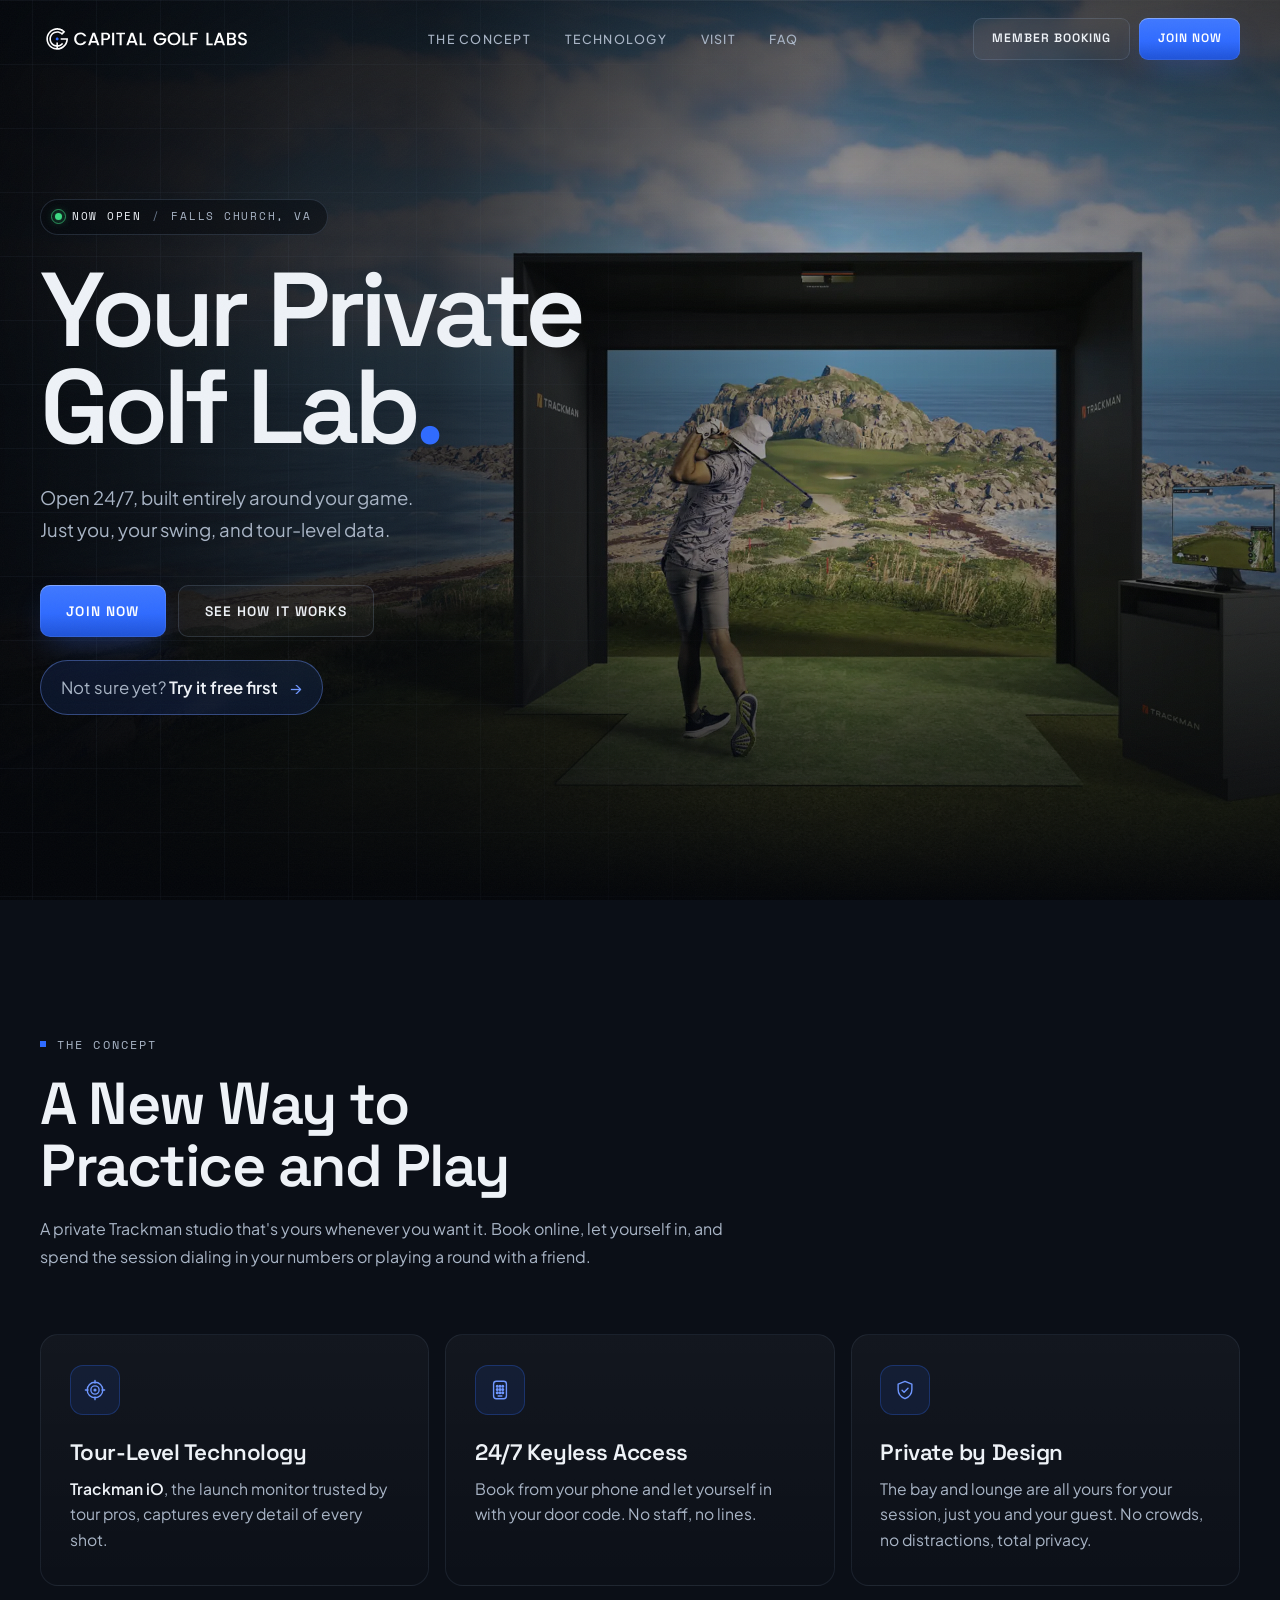
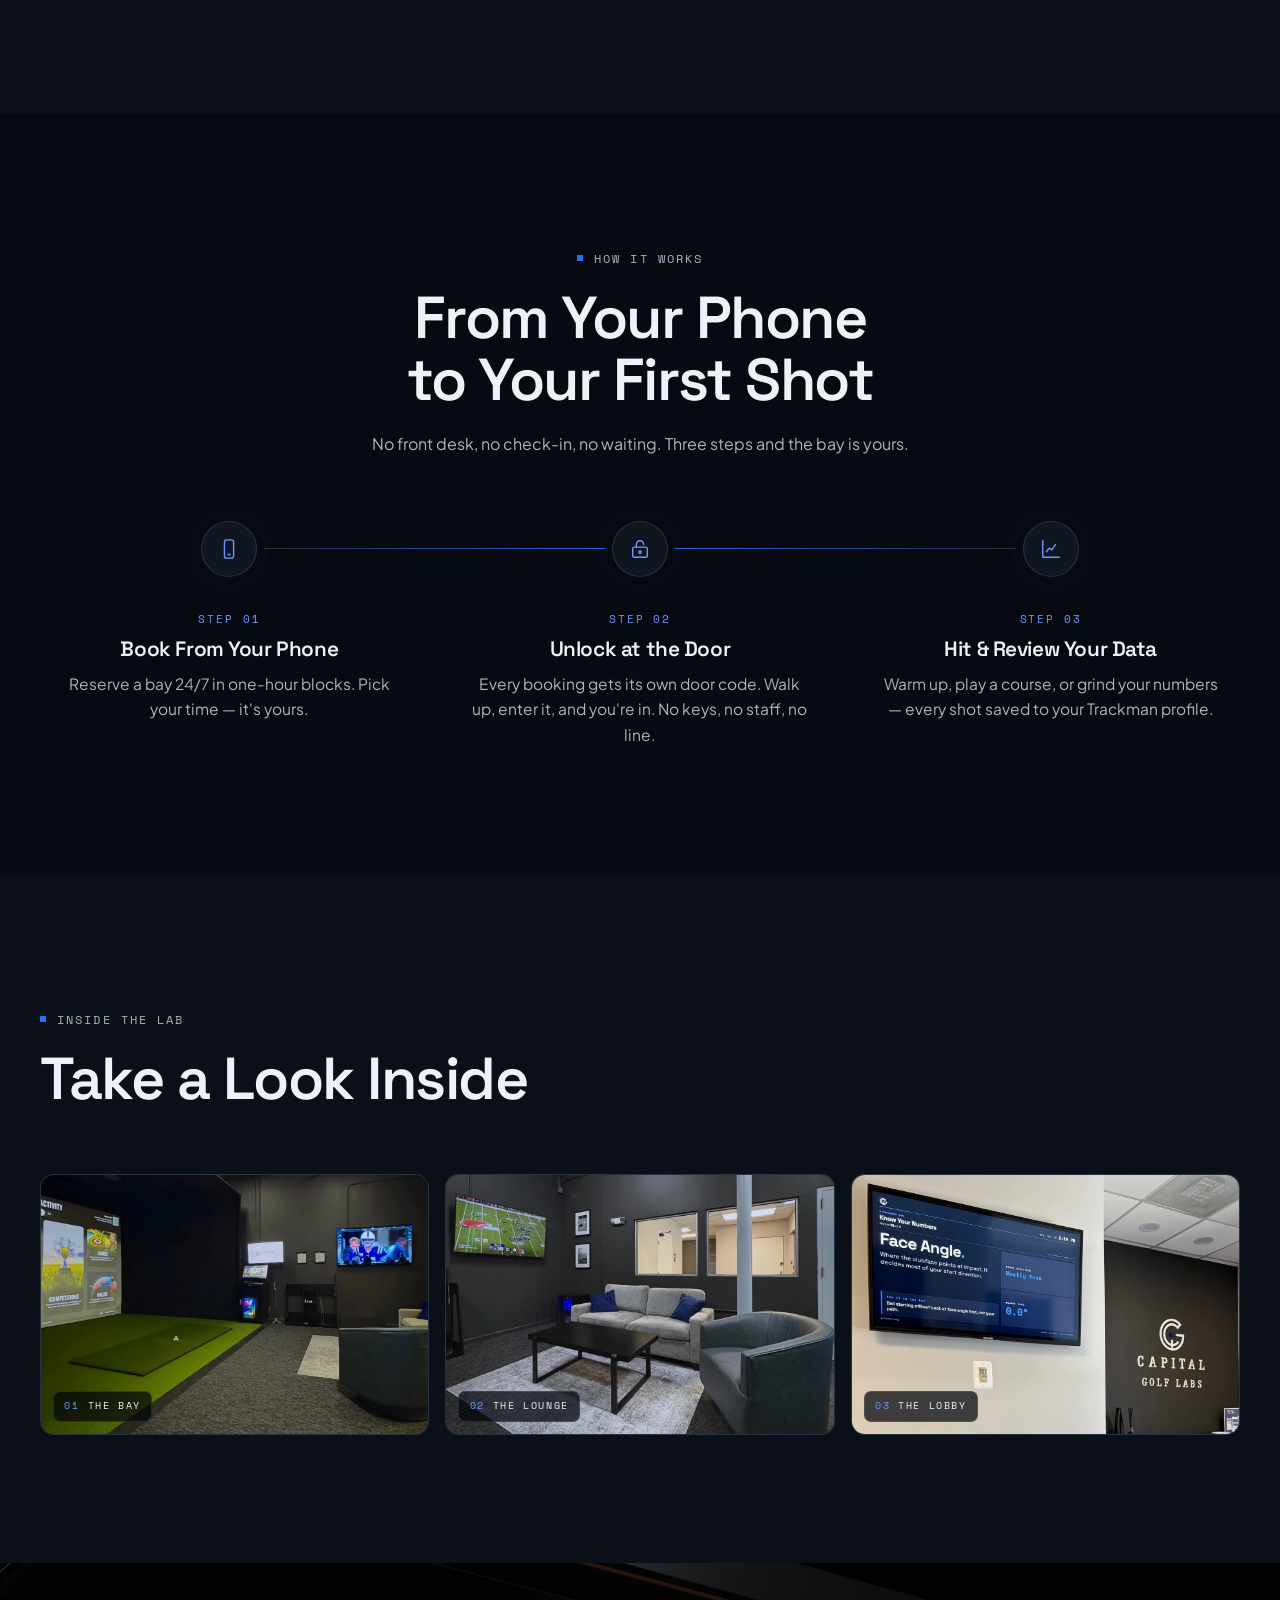
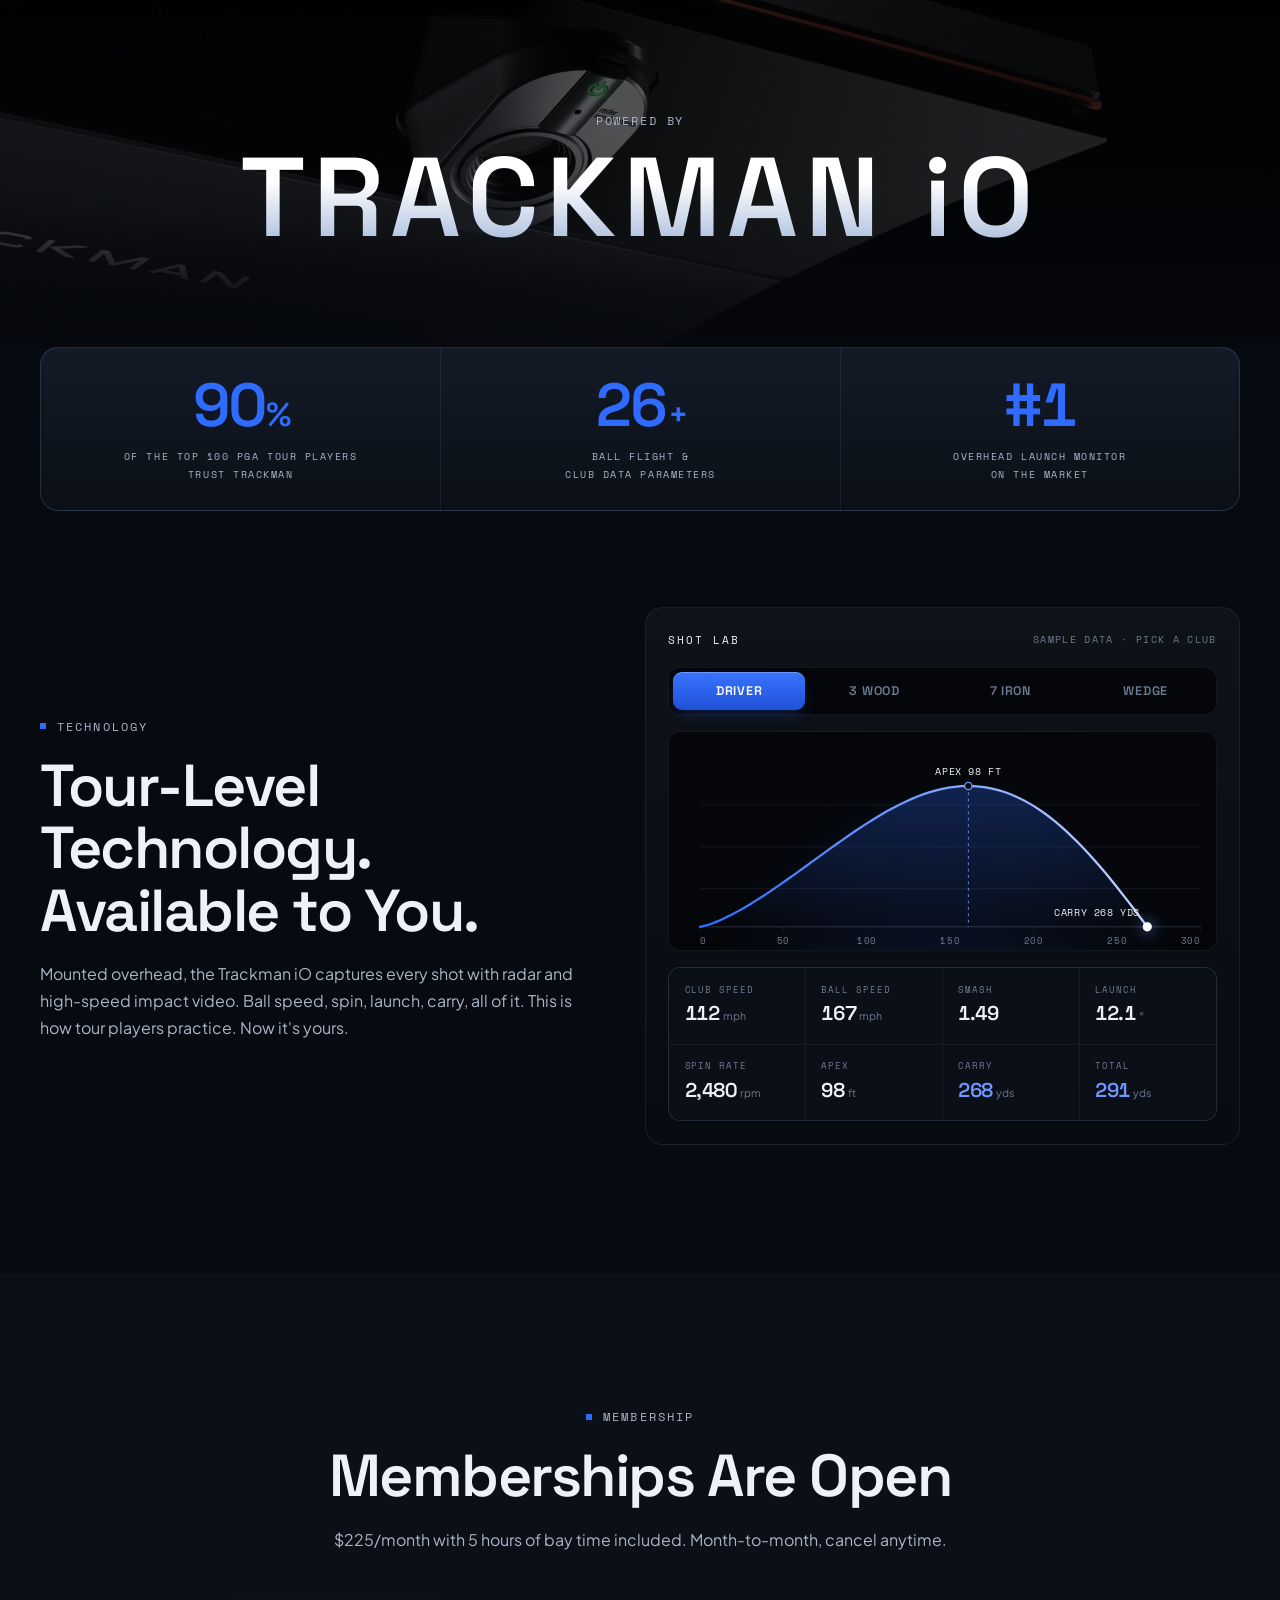
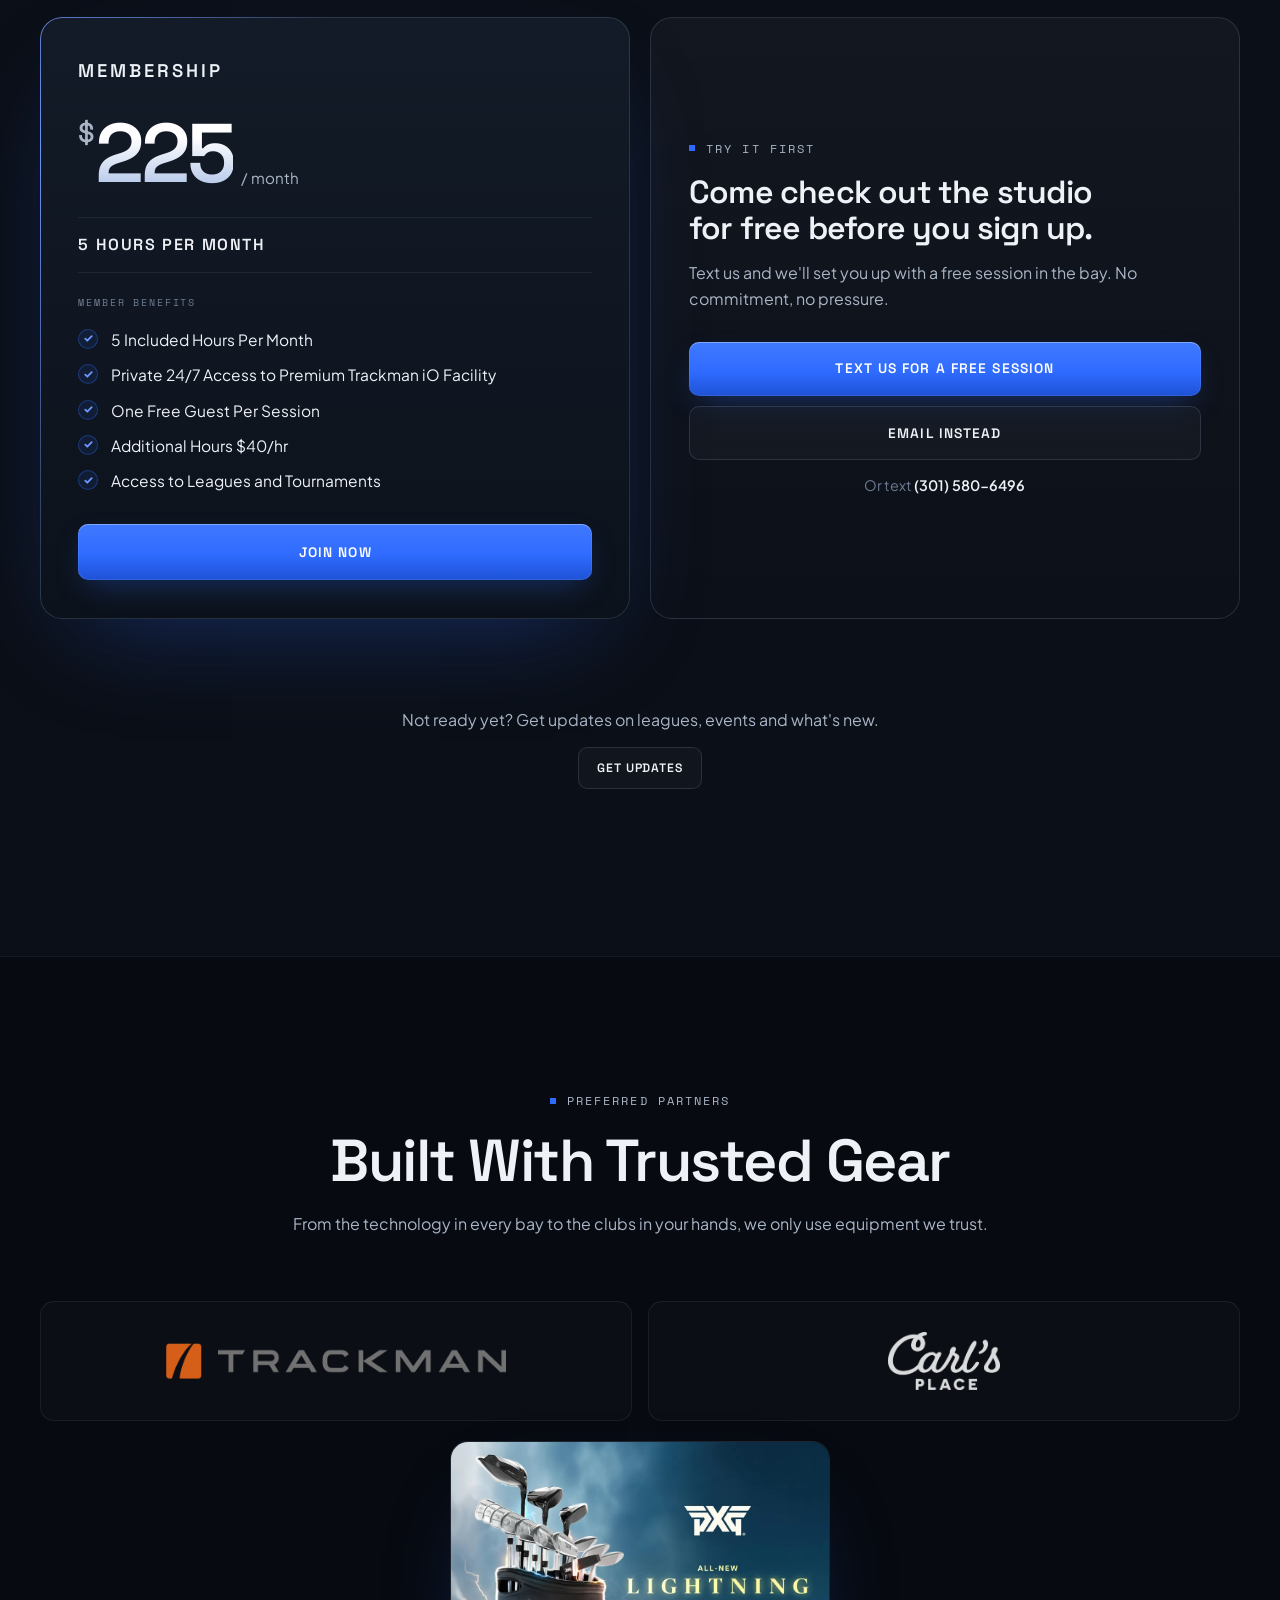
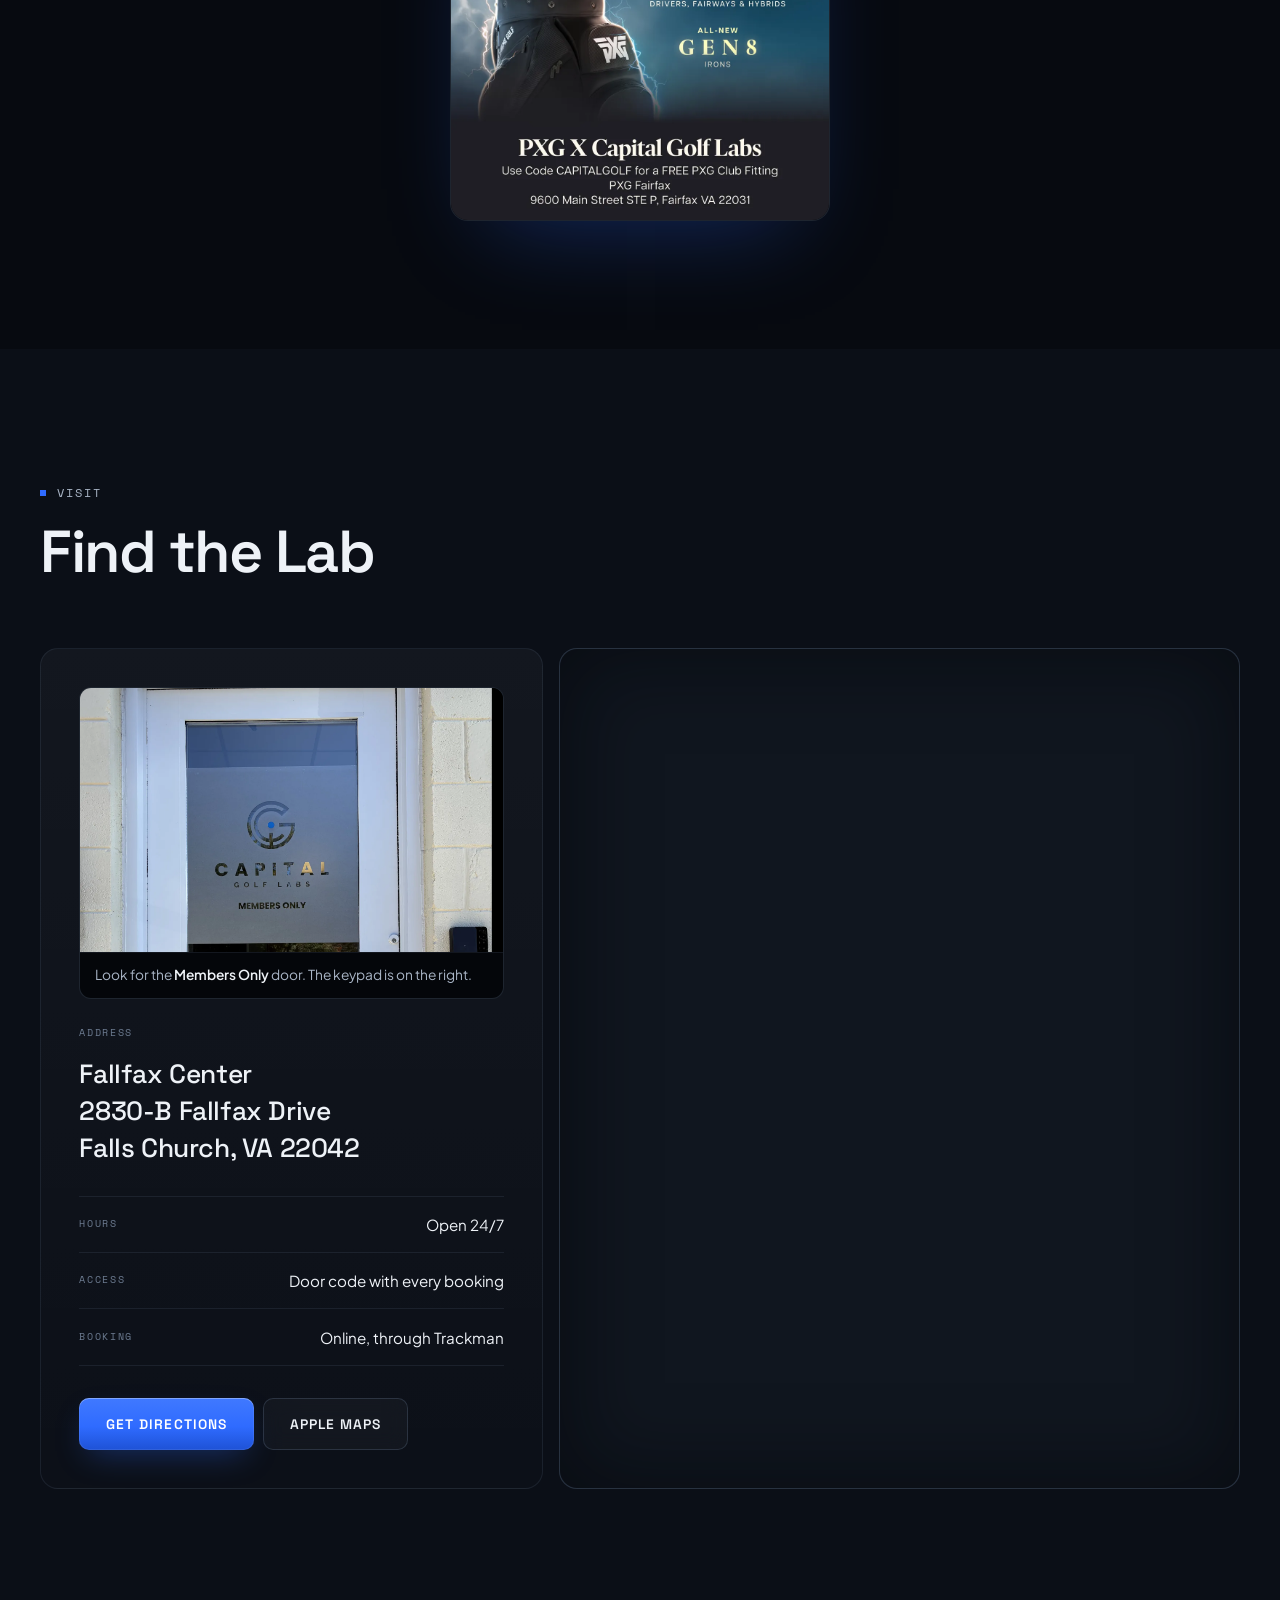
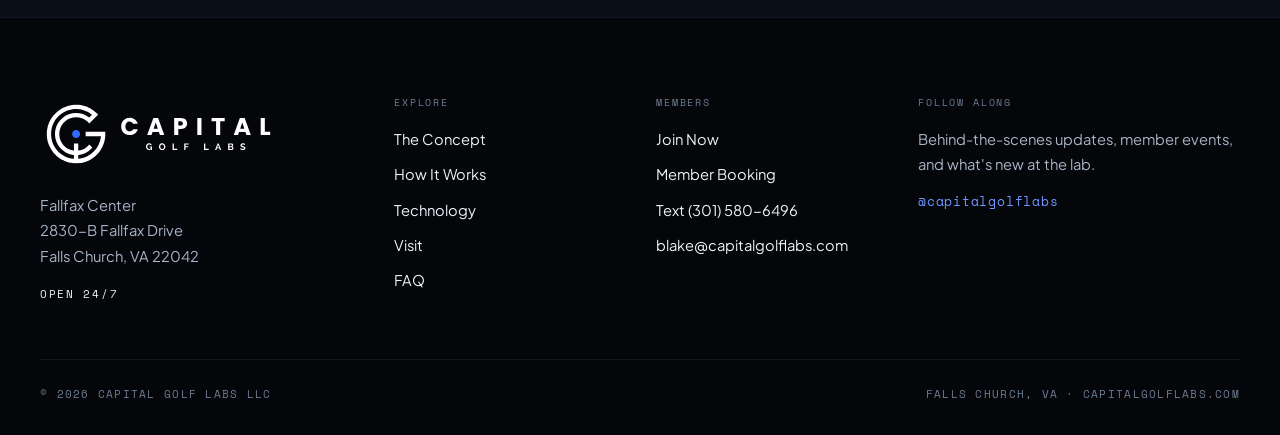
==== commit 577eb83b: "Free-visit CTA, studio photos, and a cleaner layout - Free first visit: "Text Us for a Free Session"" ====
--- a/index.html
+++ b/index.html
@@ -17,7 +17,7 @@
     <link rel="preconnect" href="https://fonts.gstatic.com" crossorigin>
     <link href="https://fonts.googleapis.com/css2?family=Plus+Jakarta+Sans:ital,wght@0,300;0,400;0,500;0,600;0,700;1,400&family=Space+Grotesk:wght@400;500;600;700&family=Space+Mono:wght@400;700&display=swap" rel="stylesheet">
     <link rel="preload" as="image" href="static/img/hero-trackman.jpg">
-    <link rel="stylesheet" href="static/css/style.css?v=202610182249">
+    <link rel="stylesheet" href="static/css/style.css?v=202610231816">
     <!-- Google tag (gtag.js) -->
     <script async src="https://www.googletagmanager.com/gtag/js?id=G-GBLS1ZX0RX"></script>
     <script>
@@ -26,8 +26,8 @@
       gtag('js', new Date());
       gtag('config', 'G-GBLS1ZX0RX');
     </script>
-    <script defer src="static/js/analytics.js?v=202610182249"></script>
-    <script defer src="static/js/site.js?v=202610182249"></script>
+    <script defer src="static/js/analytics.js?v=202610231816"></script>
+    <script defer src="static/js/site.js?v=202610231816"></script>
     <link rel="canonical" href="https://capitalgolflabs.com/">
     <meta property="og:type" content="website">
     <meta property="og:site_name" content="Capital Golf Labs">
@@ -104,6 +104,7 @@
     <div class="mobile-menu-ctas">
         <a href="join/" class="btn btn-primary">Join Now</a>
         <a href="https://booking.trackmangolf.com/venues/falls-church/booking/falls-church-simulator" class="btn btn-ghost" target="_blank" rel="noopener">Member Booking</a>
+        <a href="sms:+13015806496?&amp;body=Hi%21%20I%27d%20like%20to%20come%20check%20out%20Capital%20Golf%20Labs%20with%20a%20free%20session." class="mobile-try">Text us for a free session</a>
     </div>
 </div>
 
@@ -124,74 +125,41 @@
                 <a href="join/" class="btn btn-primary">Join Now<svg class="btn-arrow" viewBox="0 0 16 16" fill="none" stroke="currentColor" stroke-width="1.8" stroke-linecap="round" stroke-linejoin="round" aria-hidden="true"><path d="M3 8h10M9 4l4 4-4 4"/></svg></a>
                 <a href="#how" class="btn btn-ghost">See How It Works</a>
             </div>
-        </div>
-    </div>
-
-    <div class="scroll-cue" aria-hidden="true">SCROLL<i></i></div>
+            <a href="#try" class="hero-try hero-in" style="--d:.52s"><span>Not sure yet? <b>Try it free first</b></span><span class="hero-try-arrow" aria-hidden="true">&rarr;</span></a>
+        </div>
+    </div>
+
 </header>
 
-<!-- ===================== DATA TICKER ===================== -->
-<div class="ticker" aria-hidden="true">
-    <div class="ticker-tag"><span class="live-dot"></span>Trackman Data</div>
-    <div class="ticker-viewport">
-        <div class="ticker-track">
-            <span class="ticker-item"><span class="ticker-label">Ball Speed</span><span class="ticker-val">182 mph</span></span>
-            <span class="ticker-item"><span class="ticker-label">Club Speed</span><span class="ticker-val">121 mph</span></span>
-            <span class="ticker-item"><span class="ticker-label">Spin Rate</span><span class="ticker-val">2,840 rpm</span></span>
-            <span class="ticker-item"><span class="ticker-label">Launch Angle</span><span class="ticker-val">12.4°</span></span>
-            <span class="ticker-item"><span class="ticker-label">Carry Distance</span><span class="ticker-val">267 yds</span></span>
-            <span class="ticker-item"><span class="ticker-label">Smash Factor</span><span class="ticker-val">1.49</span></span>
-            <span class="ticker-item"><span class="ticker-label">Attack Angle</span><span class="ticker-val">-4.2°</span></span>
-            <span class="ticker-item"><span class="ticker-label">Face Angle</span><span class="ticker-val">0.8° open</span></span>
-            <span class="ticker-item"><span class="ticker-label">Club Path</span><span class="ticker-val">1.1° in-out</span></span>
-            <span class="ticker-item"><span class="ticker-label">Dynamic Loft</span><span class="ticker-val">14.2°</span></span>
-            <!-- Duplicate for seamless loop -->
-            <span class="ticker-item"><span class="ticker-label">Ball Speed</span><span class="ticker-val">182 mph</span></span>
-            <span class="ticker-item"><span class="ticker-label">Club Speed</span><span class="ticker-val">121 mph</span></span>
-            <span class="ticker-item"><span class="ticker-label">Spin Rate</span><span class="ticker-val">2,840 rpm</span></span>
-            <span class="ticker-item"><span class="ticker-label">Launch Angle</span><span class="ticker-val">12.4°</span></span>
-            <span class="ticker-item"><span class="ticker-label">Carry Distance</span><span class="ticker-val">267 yds</span></span>
-            <span class="ticker-item"><span class="ticker-label">Smash Factor</span><span class="ticker-val">1.49</span></span>
-            <span class="ticker-item"><span class="ticker-label">Attack Angle</span><span class="ticker-val">-4.2°</span></span>
-            <span class="ticker-item"><span class="ticker-label">Face Angle</span><span class="ticker-val">0.8° open</span></span>
-            <span class="ticker-item"><span class="ticker-label">Club Path</span><span class="ticker-val">1.1° in-out</span></span>
-            <span class="ticker-item"><span class="ticker-label">Dynamic Loft</span><span class="ticker-val">14.2°</span></span>
-        </div>
-    </div>
-</div>
-
-<!-- ===================== 01 · CONCEPT ===================== -->
+<!-- ===================== CONCEPT ===================== -->
 <section id="tech" class="section section--alt">
     <div class="container">
         <header class="section-head reveal">
-            <span class="eyebrow"><b>01</b> The Concept</span>
+            <span class="eyebrow">The Concept</span>
             <h2 class="h2">A New Way to Practice and Play</h2>
             <p>A private Trackman studio that's yours whenever you want it. Book online, let yourself in, and spend the session dialing in your numbers or playing a round with a friend.</p>
         </header>
 
         <div class="concept-grid" data-stagger>
-            <article class="concept-card card hud spot reveal">
+            <article class="concept-card card reveal">
                 <div class="cc-top">
                     <span class="cc-icon"><svg viewBox="0 0 24 24" fill="none" stroke="currentColor" stroke-width="1.5" stroke-linecap="round" aria-hidden="true"><circle cx="12" cy="12" r="8.5"/><circle cx="12" cy="12" r="4.5"/><circle cx="12" cy="12" r="1" fill="currentColor"/><path d="M12 1.5v3M12 19.5v3M1.5 12h3M19.5 12h3"/></svg></span>
-                    <span class="cc-idx">01</span>
                 </div>
                 <h3>Tour-Level Technology</h3>
                 <p><strong>Trackman iO</strong>, the launch monitor trusted by tour pros, captures every detail of every shot.</p>
             </article>
 
-            <article class="concept-card card hud spot reveal">
+            <article class="concept-card card reveal">
                 <div class="cc-top">
                     <span class="cc-icon"><svg viewBox="0 0 24 24" fill="none" stroke="currentColor" stroke-width="1.5" stroke-linecap="round" stroke-linejoin="round" aria-hidden="true"><rect x="5" y="2.5" width="14" height="19" rx="3"/><circle cx="9" cy="8" r=".9" fill="currentColor"/><circle cx="12" cy="8" r=".9" fill="currentColor"/><circle cx="15" cy="8" r=".9" fill="currentColor"/><circle cx="9" cy="11.5" r=".9" fill="currentColor"/><circle cx="12" cy="11.5" r=".9" fill="currentColor"/><circle cx="15" cy="11.5" r=".9" fill="currentColor"/><circle cx="9" cy="15" r=".9" fill="currentColor"/><circle cx="12" cy="15" r=".9" fill="currentColor"/><circle cx="15" cy="15" r=".9" fill="currentColor"/><path d="M10 18.5h4"/></svg></span>
-                    <span class="cc-idx">02</span>
                 </div>
                 <h3>24/7 Keyless Access</h3>
                 <p>Book from your phone and let yourself in with your door code. No staff, no lines.</p>
             </article>
 
-            <article class="concept-card card hud spot reveal">
+            <article class="concept-card card reveal">
                 <div class="cc-top">
                     <span class="cc-icon"><svg viewBox="0 0 24 24" fill="none" stroke="currentColor" stroke-width="1.5" stroke-linecap="round" stroke-linejoin="round" aria-hidden="true"><path d="M12 2.5l7.5 3v6c0 4.8-3.2 8.3-7.5 10-4.3-1.7-7.5-5.2-7.5-10v-6l7.5-3z"/><path d="M8.8 12.2l2.2 2.2 4.3-4.4"/></svg></span>
-                    <span class="cc-idx">03</span>
                 </div>
                 <h3>Private by Design</h3>
                 <p>The bay and lounge are all yours for your session, just you and your guest. No crowds, no distractions, total privacy.</p>
@@ -200,11 +168,11 @@
     </div>
 </section>
 
-<!-- ===================== 02 · HOW IT WORKS ===================== -->
+<!-- ===================== HOW IT WORKS ===================== -->
 <section id="how" class="section">
     <div class="container">
         <header class="section-head section-head--center reveal">
-            <span class="eyebrow"><b>02</b> How It Works</span>
+            <span class="eyebrow">How It Works</span>
             <h2 class="h2">From Your Phone to Your First Shot</h2>
             <p>No front desk, no check-in, no waiting. Three steps and the bay is yours.</p>
         </header>
@@ -232,7 +200,47 @@
     </div>
 </section>
 
-<!-- ===================== 03 · TECHNOLOGY ===================== -->
+<!-- ===================== INSIDE THE LAB ===================== -->
+<section id="inside" class="section section--alt">
+    <div class="container">
+        <div class="section-head section-head--row reveal">
+            <div>
+                <span class="eyebrow">Inside the Lab</span>
+                <h2 class="h2">Take a Look Inside</h2>
+            </div>
+            <div class="in-nav">
+                <button type="button" class="rv-btn" data-in="-1" aria-label="Previous photo"><svg viewBox="0 0 16 16" fill="none" stroke="currentColor" stroke-width="1.8" stroke-linecap="round" stroke-linejoin="round" aria-hidden="true"><path d="M10 3 5 8l5 5"/></svg></button>
+                <button type="button" class="rv-btn" data-in="1" aria-label="Next photo"><svg viewBox="0 0 16 16" fill="none" stroke="currentColor" stroke-width="1.8" stroke-linecap="round" stroke-linejoin="round" aria-hidden="true"><path d="m6 3 5 5-5 5"/></svg></button>
+            </div>
+        </div>
+        <div class="in-track reveal" id="inside-track" tabindex="0" aria-label="Photos of the studio">
+            <figure class="in-card">
+                <picture>
+                    <source srcset="static/img/inside/studio.webp" type="image/webp">
+                    <img src="static/img/inside/studio.jpg" alt="The Trackman bay with the hitting mat, impact screen, touchscreen station and lounge seating" loading="lazy" width="1200" height="800">
+                </picture>
+                <figcaption><span class="mono">01</span>The Bay</figcaption>
+            </figure>
+            <figure class="in-card">
+                <picture>
+                    <source srcset="static/img/inside/lounge.webp" type="image/webp">
+                    <img src="static/img/inside/lounge.jpg" alt="The lounge: sofa, armchair, coffee table and a TV" loading="lazy" width="1200" height="800">
+                </picture>
+                <figcaption><span class="mono">02</span>The Lounge</figcaption>
+            </figure>
+            <figure class="in-card">
+                <picture>
+                    <source srcset="static/img/inside/lobby.webp" type="image/webp">
+                    <img src="static/img/inside/lobby.jpg" alt="The lobby with the Capital Golf Labs logo wall and the scoreboard TV" loading="lazy" width="1200" height="800">
+                </picture>
+                <figcaption><span class="mono">03</span>The Lobby</figcaption>
+            </figure>
+        </div>
+        <div class="in-dots" aria-hidden="true"><i class="on"></i><i></i><i></i></div>
+    </div>
+</section>
+
+<!-- ===================== TECHNOLOGY ===================== -->
 <section id="trackman" class="tech">
     <div class="tech-banner">
         <img src="static/img/Trackman_iO_Side.jpg" alt="Trackman iO overhead camera detail" loading="lazy">
@@ -261,21 +269,15 @@
 
             <div class="tech-grid">
                 <div class="tech-copy reveal">
-                    <span class="eyebrow"><b>03</b> Technology</span>
+                    <span class="eyebrow">Technology</span>
                     <h2 class="h2">Tour-Level Technology.<br>Available to You.</h2>
                     <p class="lead">Mounted overhead, the Trackman iO captures every shot with radar and high-speed impact video. Ball speed, spin, launch, carry, all of it. This is how tour players practice. Now it's yours.</p>
-                    <ul class="spec-list">
-                        <li><span class="mono">01</span>Overhead radar + radar-synchronized impact camera</li>
-                        <li><span class="mono">02</span>Full swing, short game, and putting data</li>
-                        <li><span class="mono">03</span>Shot dispersion mapping across every club</li>
-                        <li><span class="mono">04</span>Session history saved to your Trackman profile</li>
-                    </ul>
                 </div>
 
                 <!-- Shot Lab: pick a club and watch the flight -->
-                <div class="shotlab card hud hud--on reveal" id="shotlab">
+                <div class="shotlab card reveal" id="shotlab">
                     <div class="sl-head">
-                        <span class="sl-title"><span class="live-dot"></span>Shot Lab</span>
+                        <span class="sl-title">Shot Lab</span>
                         <span class="sl-note">Sample data · Pick a club</span>
                     </div>
                     <div class="sl-tabs" role="tablist" aria-label="Choose a club">
@@ -314,12 +316,12 @@
     </div>
 </section>
 
-<!-- ===================== 04 · REVIEWS (filled from Google via the cgl-hooks Worker; hidden until it loads) ===================== -->
+<!-- ===================== REVIEWS (filled from Google via the cgl-hooks Worker; hidden until it loads) ===================== -->
 <section id="reviews" class="section section--line" hidden>
     <div class="container">
         <div class="section-head section-head--row reveal">
             <div>
-                <span class="eyebrow"><b>04</b> Reviews</span>
+                <span class="eyebrow">Reviews</span>
                 <h2 class="h2">What Golfers Are Saying</h2>
             </div>
             <div class="rv-nav" aria-label="Scroll reviews">
@@ -346,12 +348,11 @@
     </div>
 </section>
 
-<!-- ===================== 05 · MEMBERSHIP ===================== -->
+<!-- ===================== MEMBERSHIP ===================== -->
 <section id="reserve" class="section section--alt">
-    <div class="bg-grid"></div>
     <div class="container">
         <header class="section-head section-head--center reveal">
-            <span class="eyebrow"><b>05</b> Membership</span>
+            <span class="eyebrow">Membership</span>
             <h2 class="h2">Memberships Are Open</h2>
             <p>$225/month with 5 hours of bay time included. Month-to-month, cancel anytime.</p>
         </header>
@@ -360,7 +361,6 @@
             <article class="plan reveal">
                 <div class="plan-top">
                     <span class="plan-name">Membership</span>
-                    <span class="plan-status"><span class="live-dot"></span>Now Open</span>
                 </div>
                 <div class="plan-price"><span class="cur">$</span><span class="amount">225</span><span class="per">/ month</span></div>
                 <div class="plan-hours">5 Hours per Month</div>
@@ -376,19 +376,21 @@
                 <a class="plan-proof" data-rv-inline hidden href="#" target="_blank" rel="noopener"></a>
             </article>
 
-            <div class="updates card reveal">
-                <h3>Not ready yet?</h3>
-                <p>Stay in the loop and we'll keep you posted on leagues, events, and what's new.</p>
-                <div class="soon">
-                    <span class="soon-label">Coming soon</span>
-                    <ul class="soon-list">
-                        <li>Trial Sessions</li>
-                        <li>Private Events</li>
-                        <li>Gift Cards</li>
-                        <li>Lessons</li>
-                    </ul>
-                </div>
-                <button type="button" class="btn btn-ghost btn-block updates-toggle" aria-expanded="false" aria-controls="waitlist-form">Get Updates</button>
+            <aside class="try-card reveal" id="try">
+                <span class="eyebrow">Try It First</span>
+                <h3>Come check out the studio for free before you sign up.</h3>
+                <p>Text us and we'll set you up with a free session in the bay. No commitment, no pressure.</p>
+                <div class="try-actions">
+                    <a href="sms:+13015806496?&amp;body=Hi%21%20I%27d%20like%20to%20come%20check%20out%20Capital%20Golf%20Labs%20with%20a%20free%20session." class="btn btn-primary btn-block">Text Us for a Free Session</a>
+                    <a href="mailto:blake@capitalgolflabs.com?subject=Free%20session%20at%20Capital%20Golf%20Labs&amp;body=Hi%21%20I%27d%20like%20to%20come%20check%20out%20Capital%20Golf%20Labs%20with%20a%20free%20session." class="btn btn-ghost btn-block">Email Instead</a>
+                    <span class="try-number">Or text <a href="sms:+13015806496?&amp;body=Hi%21%20I%27d%20like%20to%20come%20check%20out%20Capital%20Golf%20Labs%20with%20a%20free%20session.">(301) 580-6496</a></span>
+                </div>
+            </aside>
+        </div>
+
+        <div class="updates reveal">
+                <p class="updates-line">Not ready yet? Get updates on leagues, events and what's new.</p>
+                <button type="button" class="btn btn-ghost btn-sm updates-toggle" aria-expanded="false" aria-controls="waitlist-form">Get Updates</button>
 
                 <form id="waitlist-form" class="waitlist-form" autocomplete="on">
                     <div class="form-row">
@@ -434,15 +436,14 @@
                     <a href="https://instagram.com/capitalgolflabs" target="_blank" rel="noopener" class="success-insta">@capitalgolflabs</a>
                 </div>
             </div>
-        </div>
-    </div>
-</section>
-
-<!-- ===================== 06 · PARTNERS ===================== -->
+    </div>
+</section>
+
+<!-- ===================== PARTNERS ===================== -->
 <section class="section section--line">
     <div class="container">
         <header class="section-head section-head--center reveal">
-            <span class="eyebrow"><b>06</b> Preferred Partners</span>
+            <span class="eyebrow">Preferred Partners</span>
             <h2 class="h2">Built With Trusted&nbsp;Gear</h2>
             <p>From the technology in every bay to the clubs in your hands, we only use equipment we trust.</p>
         </header>
@@ -463,15 +464,15 @@
     </div>
 </section>
 
-<!-- ===================== 07 · VISIT ===================== -->
+<!-- ===================== VISIT ===================== -->
 <section id="visit" class="section section--alt">
     <div class="container">
         <header class="section-head reveal">
-            <span class="eyebrow"><b>07</b> Visit</span>
+            <span class="eyebrow">Visit</span>
             <h2 class="h2">Find the Lab</h2>
         </header>
         <div class="visit-grid" data-stagger>
-            <div class="visit-card card hud spot reveal">
+            <div class="visit-card card reveal">
                 <figure class="visit-photo">
                     <picture>
                         <source srcset="static/img/bay/door.webp" type="image/webp">
@@ -482,7 +483,7 @@
                 <span class="mono visit-label">Address</span>
                 <address>Fallfax Center<br>2830-B Fallfax Drive<br>Falls Church, VA 22042</address>
                 <ul class="visit-list">
-                    <li><span class="k">Hours</span><span class="v"><span class="live-dot"></span>Open 24/7</span></li>
+                    <li><span class="k">Hours</span><span class="v">Open 24/7</span></li>
                     <li><span class="k">Access</span><span class="v">Door code with every booking</span></li>
                     <li><span class="k">Booking</span><span class="v">Online, through Trackman</span></li>
                 </ul>
@@ -491,25 +492,10 @@
                     <a href="https://maps.apple.com/?ll=38.875828,-77.2090625&amp;q=Capital%20Golf%20Labs" class="btn btn-ghost" target="_blank" rel="noopener">Apple Maps</a>
                 </div>
             </div>
-            <div class="map-frame hud hud--on reveal">
+            <div class="map-frame reveal">
                 <iframe src="https://maps.google.com/maps?q=Capital%20Golf%20Labs%2C%202830-B%20Fallfax%20Dr%2C%20Falls%20Church%2C%20VA%2022042&amp;z=15&amp;output=embed" title="Map showing Capital Golf Labs at 2830-B Fallfax Drive, Falls Church, VA" loading="lazy" referrerpolicy="no-referrer-when-downgrade" allowfullscreen></iframe>
-                <span class="map-badge"><span class="live-dot"></span>Fallfax Center &middot; Falls Church</span>
-            </div>
-        </div>
-    </div>
-</section>
-
-<!-- ===================== CLOSING CTA ===================== -->
-<section class="cta-band">
-    <div class="bg-grid"></div>
-    <div class="cta-glow" aria-hidden="true"></div>
-    <div class="container reveal">
-        <span class="eyebrow">Falls Church, VA &middot; Open 24/7</span>
-        <h2 class="cta-title">Your bay is ready<span class="accent">.</span></h2>
-        <p>Memberships are open. Book online, let yourself in, play.</p>
-        <div class="cta-actions">
-            <a href="join/" class="btn btn-primary">Join Now<svg class="btn-arrow" viewBox="0 0 16 16" fill="none" stroke="currentColor" stroke-width="1.8" stroke-linecap="round" stroke-linejoin="round" aria-hidden="true"><path d="M3 8h10M9 4l4 4-4 4"/></svg></a>
-            <a href="https://booking.trackmangolf.com/venues/falls-church/booking/falls-church-simulator" class="btn btn-ghost" target="_blank" rel="noopener">Member Booking</a>
+                
+            </div>
         </div>
     </div>
 </section>
@@ -521,7 +507,7 @@
             <div class="footer-brand">
                 <img src="static/img/logo/cgl-logo-horizontal.svg" alt="Capital Golf Labs" width="237" height="72" loading="lazy">
                 <address>Fallfax Center<br>2830-B Fallfax Drive<br>Falls Church, VA 22042</address>
-                <span class="open-pill"><span class="live-dot"></span>Open 24/7</span>
+                <span class="footer-hours">Open 24/7</span>
             </div>
             <div class="footer-col">
                 <h4>Explore</h4>
@@ -538,6 +524,7 @@
                 <ul>
                     <li><a href="join/">Join Now</a></li>
                     <li><a href="https://booking.trackmangolf.com/venues/falls-church/booking/falls-church-simulator" target="_blank" rel="noopener">Member Booking</a></li>
+                    <li><a href="sms:+13015806496?&amp;body=Hi%21%20I%27d%20like%20to%20come%20check%20out%20Capital%20Golf%20Labs%20with%20a%20free%20session.">Text (301) 580-6496</a></li>
                     <li><a href="mailto:blake@capitalgolflabs.com">blake@capitalgolflabs.com</a></li>
                 </ul>
             </div>
--- a/static/css/style.css
+++ b/static/css/style.css
@@ -80,7 +80,7 @@
     inset: 0;
     z-index: 1000;
     pointer-events: none;
-    opacity: 0.045;
+    opacity: 0.03;
     background-image: url("data:image/svg+xml,%3Csvg xmlns='http://www.w3.org/2000/svg' width='160' height='160'%3E%3Cfilter id='n'%3E%3CfeTurbulence type='fractalNoise' baseFrequency='.85' numOctaves='3' stitchTiles='stitch'/%3E%3C/filter%3E%3Crect width='100%25' height='100%25' filter='url(%23n)'/%3E%3C/svg%3E");
 }
 
@@ -151,7 +151,6 @@
     width: 6px;
     height: 6px;
     background: var(--blue);
-    box-shadow: 0 0 12px var(--blue);
     flex: none;
 }
 .eyebrow b { color: var(--blue-hi); font-weight: 400; }
@@ -293,44 +292,8 @@
 .card > * { position: relative; z-index: 1; }
 
 /* Viewfinder corner ticks, inset from the card edge */
-.hud::after {
-    content: '';
-    position: absolute;
-    inset: 10px;
-    z-index: 2;
-    pointer-events: none;
-    --c: rgba(111, 151, 255, 0.7);
-    --s: 12px;
-    background:
-        linear-gradient(var(--c), var(--c)) 0 0 / var(--s) 1px,
-        linear-gradient(var(--c), var(--c)) 0 0 / 1px var(--s),
-        linear-gradient(var(--c), var(--c)) 100% 0 / var(--s) 1px,
-        linear-gradient(var(--c), var(--c)) 100% 0 / 1px var(--s),
-        linear-gradient(var(--c), var(--c)) 0 100% / var(--s) 1px,
-        linear-gradient(var(--c), var(--c)) 0 100% / 1px var(--s),
-        linear-gradient(var(--c), var(--c)) 100% 100% / var(--s) 1px,
-        linear-gradient(var(--c), var(--c)) 100% 100% / 1px var(--s);
-    background-repeat: no-repeat;
-    opacity: 0;
-    transform: scale(1.04);
-    transition: opacity 0.45s var(--ease), transform 0.45s var(--ease);
-}
-.hud:hover::after, .hud--on::after { opacity: 1; transform: none; }
 
 /* Soft blue light that follows the cursor */
-.spot::before {
-    content: '';
-    position: absolute;
-    inset: 0;
-    z-index: 0;
-    border-radius: inherit;
-    pointer-events: none;
-    background: radial-gradient(420px circle at var(--mx, 50%) var(--my, -30%), rgba(47, 107, 255, 0.15), transparent 45%);
-    opacity: 0;
-    transition: opacity 0.4s;
-}
-.spot:hover::before { opacity: 1; }
-.spot:hover { border-color: var(--line-2); }
 
 /* =========================================================
    NAV
@@ -560,20 +523,6 @@
 
 .hero-ctas { display: flex; flex-wrap: wrap; gap: 0.8rem; margin-top: 2.5rem; }
 
-.hero-specs {
-    display: flex;
-    flex-wrap: wrap;
-    gap: 0.7rem 1.7rem;
-    margin-top: 2.8rem;
-    font-family: var(--f-mono);
-    font-size: 0.68rem;
-    letter-spacing: 0.16em;
-    text-transform: uppercase;
-    color: var(--text-3);
-}
-.hero-specs span { display: inline-flex; align-items: center; gap: 0.55rem; }
-.hero-specs span::before { content: ''; width: 4px; height: 4px; background: var(--blue-hi); }
-
 /* Load-in for hero content */
 .js .hero-in {
     opacity: 0;
@@ -585,96 +534,6 @@
 @keyframes hero-in { to { opacity: 1; transform: none; filter: none; } }
 
 /* Scroll cue */
-.scroll-cue {
-    position: absolute;
-    left: 50%;
-    bottom: 2rem;
-    transform: translateX(-50%);
-    display: flex;
-    flex-direction: column;
-    align-items: center;
-    gap: 0.6rem;
-    font-family: var(--f-mono);
-    font-size: 0.6rem;
-    letter-spacing: 0.3em;
-    color: var(--text-3);
-}
-.scroll-cue i {
-    width: 1px;
-    height: 38px;
-    background: linear-gradient(var(--blue-hi), transparent);
-    animation: cue 2.2s var(--ease-io) infinite;
-    transform-origin: top;
-}
-@keyframes cue {
-    0%   { transform: scaleY(0); opacity: 1; }
-    60%  { transform: scaleY(1); opacity: 1; }
-    100% { transform: scaleY(1); opacity: 0; }
-}
-
-/* =========================================================
-   TICKER
-   ========================================================= */
-.ticker {
-    position: relative;
-    display: flex;
-    align-items: stretch;
-    height: 58px;
-    background: var(--ink-0);
-    border-block: 1px solid var(--line);
-    overflow: hidden;
-}
-.ticker-tag {
-    position: relative;
-    z-index: 2;
-    flex: none;
-    display: flex;
-    align-items: center;
-    gap: 0.6rem;
-    padding: 0 1.3rem 0 var(--gutter);
-    border-right: 1px solid var(--line);
-    background: var(--ink-0);
-    font-family: var(--f-mono);
-    font-size: 0.64rem;
-    letter-spacing: 0.18em;
-    text-transform: uppercase;
-    color: var(--text-2);
-}
-.ticker-viewport {
-    flex: 1;
-    overflow: hidden;
-    -webkit-mask-image: linear-gradient(90deg, transparent, #000 5%, #000 95%, transparent);
-            mask-image: linear-gradient(90deg, transparent, #000 5%, #000 95%, transparent);
-}
-.ticker-track {
-    display: flex;
-    height: 100%;
-    width: max-content;
-    animation: ticker 48s linear infinite;
-}
-.ticker:hover .ticker-track { animation-play-state: paused; }
-.ticker-item {
-    display: inline-flex;
-    align-items: center;
-    gap: 0.7rem;
-    padding: 0 1.8rem;
-    border-right: 1px solid var(--line);
-}
-.ticker-label {
-    font-family: var(--f-mono);
-    font-size: 0.62rem;
-    letter-spacing: 0.16em;
-    text-transform: uppercase;
-    color: var(--text-3);
-}
-.ticker-val {
-    font-family: var(--f-display);
-    font-size: 1rem;
-    font-weight: 600;
-    color: var(--text);
-    font-variant-numeric: tabular-nums;
-}
-@keyframes ticker { to { transform: translateX(-50%); } }
 
 /* =========================================================
    CONCEPT
@@ -683,7 +542,6 @@
 .concept-card {
     display: flex;
     flex-direction: column;
-    min-height: 290px;
     padding: 1.9rem 1.8rem 2rem;
 }
 .cc-top { display: flex; align-items: center; justify-content: space-between; }
@@ -698,8 +556,7 @@
     color: var(--blue-hi);
 }
 .cc-icon svg { width: 22px; height: 22px; }
-.cc-idx { font-family: var(--f-mono); font-size: 0.7rem; letter-spacing: 0.14em; color: var(--text-3); }
-.concept-card h3 { margin-top: 3.2rem; font-size: 1.4rem; letter-spacing: -0.02em; }
+.concept-card h3 { margin-top: 1.6rem; font-size: 1.4rem; letter-spacing: -0.02em; }
 .concept-card p { margin-top: 0.7rem; color: var(--text-2); font-size: 0.98rem; }
 .concept-card strong { color: var(--text); font-weight: 600; }
 
@@ -737,6 +594,77 @@
 .tl-step p { color: var(--text-2); font-size: 0.97rem; max-width: 340px; }
 
 /* =========================================================
+   INSIDE THE LAB — compact photo carousel
+   ========================================================= */
+.in-nav { display: flex; gap: 0.5rem; }
+.in-track {
+    display: grid;
+    grid-auto-flow: column;
+    grid-auto-columns: calc((100% - 2rem) / 3);
+    gap: 1rem;
+    overflow-x: auto;
+    scroll-snap-type: x mandatory;
+    scroll-behavior: smooth;
+    scrollbar-width: none;
+    outline-offset: 6px;
+}
+.in-track::-webkit-scrollbar { display: none; }
+.in-card {
+    position: relative;
+    margin: 0;
+    scroll-snap-align: start;
+    overflow: hidden;
+    border-radius: 14px;
+    border: 1px solid var(--line-2);
+    background: var(--ink-3);
+}
+.in-card img { width: 100%; aspect-ratio: 3 / 2; object-fit: cover; transition: transform 0.8s var(--ease); }
+.in-card:hover img { transform: scale(1.04); }
+.in-card figcaption {
+    position: absolute;
+    left: 0.75rem;
+    bottom: 0.75rem;
+    display: inline-flex;
+    align-items: center;
+    gap: 0.5rem;
+    padding: 0.38rem 0.65rem;
+    border-radius: 7px;
+    border: 1px solid var(--line-2);
+    background: rgba(4, 6, 10, 0.72);
+    font-family: var(--f-mono);
+    font-size: 0.62rem;
+    letter-spacing: 0.16em;
+    text-transform: uppercase;
+    color: var(--text);
+}
+.in-card figcaption .mono { color: var(--blue-hi); font-size: 0.62rem; }
+.in-dots { display: none; justify-content: center; gap: 0.4rem; margin-top: 1rem; }
+.in-dots i { width: 6px; height: 6px; border-radius: 50%; background: var(--line-3); transition: background 0.3s, width 0.3s; }
+.in-dots i.on { width: 18px; border-radius: 3px; background: var(--blue); }
+
+.hero-try {
+    display: inline-flex;
+    align-items: center;
+    gap: 0.75rem;
+    margin-top: 1.4rem;
+    padding: 0.8rem 1.25rem;
+    border-radius: 999px;
+    border: 1px solid rgba(111, 151, 255, 0.4);
+    background: rgba(47, 107, 255, 0.12);
+    -webkit-backdrop-filter: blur(10px);
+            backdrop-filter: blur(10px);
+    font-size: 1.05rem;
+    color: var(--text-2);
+    transition: background 0.25s, border-color 0.25s, color 0.25s;
+}
+.hero-try b { color: var(--text); font-weight: 600; }
+.hero-try-arrow { color: var(--blue-hi); transition: transform 0.25s var(--ease); }
+.hero-try:hover { background: rgba(47, 107, 255, 0.2); border-color: var(--blue-hi); color: var(--text); }
+.hero-try:hover .hero-try-arrow { transform: translateX(3px); }
+.mobile-try { display: block; text-align: center; padding-top: 0.4rem; color: var(--blue-hi); font-weight: 600; }
+.join-try a { font-weight: 700; }
+
+/* =========================================================
    TECHNOLOGY
    ========================================================= */
 .tech-banner {
@@ -820,20 +748,6 @@
     align-items: center;
     margin-top: clamp(4rem, 8vw, 6rem);
 }
-
-.spec-list { margin-top: 2.2rem; border-top: 1px solid var(--line); }
-.spec-list li {
-    display: flex;
-    align-items: baseline;
-    gap: 1.2rem;
-    padding: 1rem 0;
-    border-bottom: 1px solid var(--line);
-    color: var(--text);
-    font-size: 0.98rem;
-    transition: padding 0.3s var(--ease);
-}
-.spec-list li:hover { padding-left: 0.4rem; }
-.spec-list .mono { flex: none; width: 2.2rem; color: var(--blue-hi); font-size: 0.66rem; }
 
 /* Data readouts (Shot Lab): small mono label over a big number + unit */
 .rd-label {
@@ -1052,18 +966,36 @@
 .plan-proof b { color: var(--text); font-weight: 600; }
 .plan-proof:hover { color: var(--text); }
 
-.soon { display: flex; flex-wrap: wrap; align-items: center; gap: 0.5rem 0.7rem; margin-top: 1.2rem; }
-.soon-label { font-family: var(--f-mono); font-size: 0.6rem; letter-spacing: 0.16em; text-transform: uppercase; color: var(--blue-hi); }
-.soon-list { display: flex; flex-wrap: wrap; gap: 0.4rem; }
-.soon-list li { padding: 0.3rem 0.65rem; border-radius: 999px; border: 1px dashed var(--line-3); font-size: 0.78rem; color: var(--text-2); }
-
 /* Updates form card */
 .updates { padding: clamp(1.8rem, 3.5vw, 2.4rem); }
 .updates h3 { font-size: 1.6rem; letter-spacing: -0.02em; }
 .updates > p { margin-top: 0.6rem; color: var(--text-2); }
 
 .waitlist-form { display: grid; gap: 1rem; margin-top: 1.8rem; }
-.updates-toggle { display: none; margin-top: 1.4rem; }
+/* Free-visit card beside the plan */
+.try-card {
+    display: flex;
+    flex-direction: column;
+    justify-content: center;
+    padding: clamp(1.8rem, 3.5vw, 2.4rem);
+    border-radius: 22px;
+    border: 1px solid var(--line-2);
+    background: linear-gradient(180deg, rgba(255, 255, 255, 0.035), rgba(255, 255, 255, 0.008));
+}
+.try-card h3 { margin-top: 1rem; font-size: clamp(1.5rem, 2.6vw, 2rem); letter-spacing: -0.025em; line-height: 1.15; }
+.try-card p { margin-top: 0.8rem; color: var(--text-2); }
+.try-actions { display: grid; gap: 0.65rem; margin-top: 1.8rem; }
+.try-actions .btn { --h: 54px; }
+.try-number { margin-top: 0.2rem; text-align: center; font-size: 0.9rem; color: var(--text-3); }
+.try-number a { color: var(--text); font-weight: 600; }
+
+/* Updates: one quiet line + button; the form opens on demand */
+.updates { max-width: 640px; margin: 2.5rem auto 0; text-align: center; }
+.updates-line { color: var(--text-2); }
+.updates-toggle { margin-top: 0.9rem; }
+.updates .waitlist-form { text-align: left; }
+.updates:not(.is-open) .waitlist-form { display: none; }
+.updates.is-open .updates-toggle, .updates.is-open .updates-line { display: none; }
 .form-row { display: grid; gap: 1rem; }
 .form-field { display: flex; flex-direction: column; gap: 0.5rem; }
 .form-field label {
@@ -1155,7 +1087,7 @@
 .partner-cell img { max-height: 36px; max-width: 100%; width: auto; opacity: 0.9; }
 .partner-cell--carls img { max-height: 58px; filter: brightness(0) invert(1); opacity: 0.85; }
 .partner-feature {
-    width: min(520px, 100%);
+    width: min(380px, 100%);
     margin: 1.2rem auto 0;
     overflow: hidden;
     border-radius: 18px;
@@ -1317,58 +1249,7 @@
     box-shadow: inset 0 0 80px 10px rgba(4, 6, 10, 0.55);
     border-radius: inherit;
 }
-.map-badge {
-    position: absolute;
-    right: 1rem;
-    top: 1rem;
-    z-index: 3;
-    display: inline-flex;
-    align-items: center;
-    gap: 0.6rem;
-    padding: 0.45rem 0.85rem;
-    border-radius: 999px;
-    border: 1px solid var(--line-2);
-    background: rgba(4, 6, 10, 0.78);
-    -webkit-backdrop-filter: blur(10px);
-            backdrop-filter: blur(10px);
-    font-family: var(--f-mono);
-    font-size: 0.62rem;
-    letter-spacing: 0.14em;
-    text-transform: uppercase;
-    color: var(--text);
-    pointer-events: none;
-}
-
-/* =========================================================
-   CTA BAND
-   ========================================================= */
-.cta-band {
-    position: relative;
-    overflow: hidden;
-    padding-block: clamp(5.5rem, 11vw, 9rem);
-    background: var(--ink-0);
-    border-top: 1px solid var(--line);
-    text-align: center;
-}
-.cta-band .bg-grid {
-    -webkit-mask-image: radial-gradient(ellipse 60% 70% at 50% 100%, #000 20%, transparent 70%);
-            mask-image: radial-gradient(ellipse 60% 70% at 50% 100%, #000 20%, transparent 70%);
-}
-.cta-glow {
-    position: absolute;
-    left: 50%;
-    bottom: -45%;
-    width: min(900px, 120vw);
-    aspect-ratio: 2 / 1;
-    transform: translateX(-50%);
-    border-radius: 50%;
-    background: radial-gradient(closest-side, rgba(47, 107, 255, 0.35), transparent);
-    filter: blur(20px);
-    pointer-events: none;
-}
-.cta-band .eyebrow { justify-content: center; }
-.cta-title { margin-top: 1.2rem; font-size: clamp(2.6rem, 7vw, 5.4rem); letter-spacing: -0.045em; line-height: 0.98; }
-.cta-band p { margin: 1.3rem auto 0; max-width: 46ch; color: var(--text-2); font-size: clamp(1rem, 1.3vw, 1.12rem); }
+
 .cta-actions { display: flex; flex-wrap: wrap; justify-content: center; gap: 0.8rem; margin-top: 2.4rem; }
 
 /* =========================================================
@@ -1385,20 +1266,8 @@
 .footer-top { display: grid; gap: 2.5rem; }
 .footer-brand img { height: 72px; width: auto; }
 .footer-brand address { margin-top: 1.4rem; font-style: normal; line-height: 1.75; color: var(--text-2); }
-.open-pill {
-    display: inline-flex;
-    align-items: center;
-    gap: 0.6rem;
-    margin-top: 1.3rem;
-    padding: 0.4rem 0.8rem;
-    border-radius: 999px;
-    border: 1px solid var(--line-2);
-    font-family: var(--f-mono);
-    font-size: 0.62rem;
-    letter-spacing: 0.16em;
-    text-transform: uppercase;
-    color: var(--text);
-}
+.footer-hours { display: block; margin-top: 1rem; font-family: var(--f-mono); font-size: 0.66rem; letter-spacing: 0.16em; text-transform: uppercase; color: var(--text); }
+
 .footer-col h4 {
     margin-bottom: 1.1rem;
     font-family: var(--f-mono);
@@ -1608,18 +1477,6 @@
         height: 1px;
         background: linear-gradient(90deg, var(--line-2), var(--blue), var(--line-2));
     }
-    /* A pulse of light travelling along the line */
-    .timeline::after {
-        content: '';
-        position: absolute;
-        top: 25px;
-        left: 16.66%;
-        width: 70px;
-        height: 5px;
-        border-radius: 5px;
-        background: radial-gradient(closest-side, #d6e3ff, rgba(111, 151, 255, 0));
-        animation: signal 3.6s var(--ease-io) infinite;
-    }
     .tl-step { padding-left: 0; text-align: center; }
     .tl-node { position: relative; margin: 0 auto 1.7rem; }
     .tl-step p { margin-inline: auto; }
@@ -1649,13 +1506,6 @@
     .concept-card { scroll-snap-align: start; }
 }
 
-@keyframes signal {
-    0%   { left: 16.66%; opacity: 0; }
-    15%  { opacity: 1; }
-    85%  { opacity: 1; }
-    100% { left: calc(83.33% - 70px); opacity: 0; }
-}
-
 @media (min-width: 960px) {
     .nav-links, .nav-ctas { display: flex; }
     .hamburger, .mobile-menu { display: none; }
@@ -1667,8 +1517,6 @@
     .faq-layout { grid-template-columns: 1fr 300px; gap: 4rem; }
     .faq-aside { position: sticky; top: calc(var(--nav-h) + 1.5rem); }
 }
-
-
 
 /* Shot Lab: four data columns only where each box has room (full-width card, or wide desktop) */
 @media (min-width: 560px) and (max-width: 959px), (min-width: 1200px) {
@@ -1687,7 +1535,7 @@
     .hero-sub { margin-top: 0.8rem; font-size: 0.98rem; line-height: 1.6; }
     .hero-ctas { margin-top: 1.3rem; gap: 0.6rem; }
     .hero-ctas .btn { --h: 50px; }
-    .ticker { display: none; } /* data strip: desktop/tablet only */
+ /* data strip: desktop/tablet only */
     /* bay enclosure centred: it spans 46%-85% of the image, centre 65.7%; at 210% zoom that is position 80% */
     .hero-media { background-size: 210% auto; background-position: 80% calc(var(--nav-h) - 24vw); background-color: var(--ink-0); }
     .hero::before {
@@ -1695,23 +1543,20 @@
     }
     .hero .bg-grid { opacity: 0.3; }
     .hero-ctas .btn { flex: 1 1 100%; }
-    .scroll-cue { display: none; }
-    .ticker-tag { display: none; }
     .sl-tab { font-size: 0.68rem; letter-spacing: 0.02em; }
     .faq-answer { padding: 0 0.2rem 1.5rem 3.2rem; }
     .partner-cell { height: 96px; padding: 1rem; }
+    .in-nav { display: none; }
+    .in-track { grid-auto-columns: 86%; gap: 0.7rem; margin-inline: calc(-1 * var(--gutter)); padding-inline: var(--gutter); scroll-padding-inline: var(--gutter); }
+    .in-dots { display: flex; }
+    .hero-try { display: flex; width: 100%; margin-top: 0.75rem; font-size: 0.98rem; }
+    .hero-try-arrow { margin-left: auto; }
     .map-frame { min-height: 260px; }
     .visit-card { padding: 1.5rem; }
     .visit-list { margin: 1.3rem 0 1.5rem; }
     .visit-list li { padding: 0.75rem 0; }
-    .updates-toggle { display: flex; }
-    .updates:not(.is-open) .waitlist-form { display: none; }
-    .updates.is-open .updates-toggle { display: none; }
-    .spec-list { margin-top: 1.6rem; }
-    .spec-list li { padding: 0.75rem 0; font-size: 0.94rem; }
     .footer-top .footer-col:nth-child(2) { display: none; }
     .footer-bottom { margin-top: 2.2rem; }
-    .map-badge { display: none; }
     .visit-actions .btn { flex: 1 1 auto; }
     .rv-nav { display: none; }
     .rv-summary { padding: 1.2rem; }
@@ -1722,7 +1567,6 @@
     .section { padding-block: 3.75rem; }
     .tech-section { padding-top: 0; }
     .section-head { margin-bottom: 2rem; }
-    .cta-band { padding-block: 4.5rem; }
     .tech-banner { height: 220px; }
     .stats { margin-top: -2.4rem; }
     .stat { padding: 1.1rem 0.45rem; }
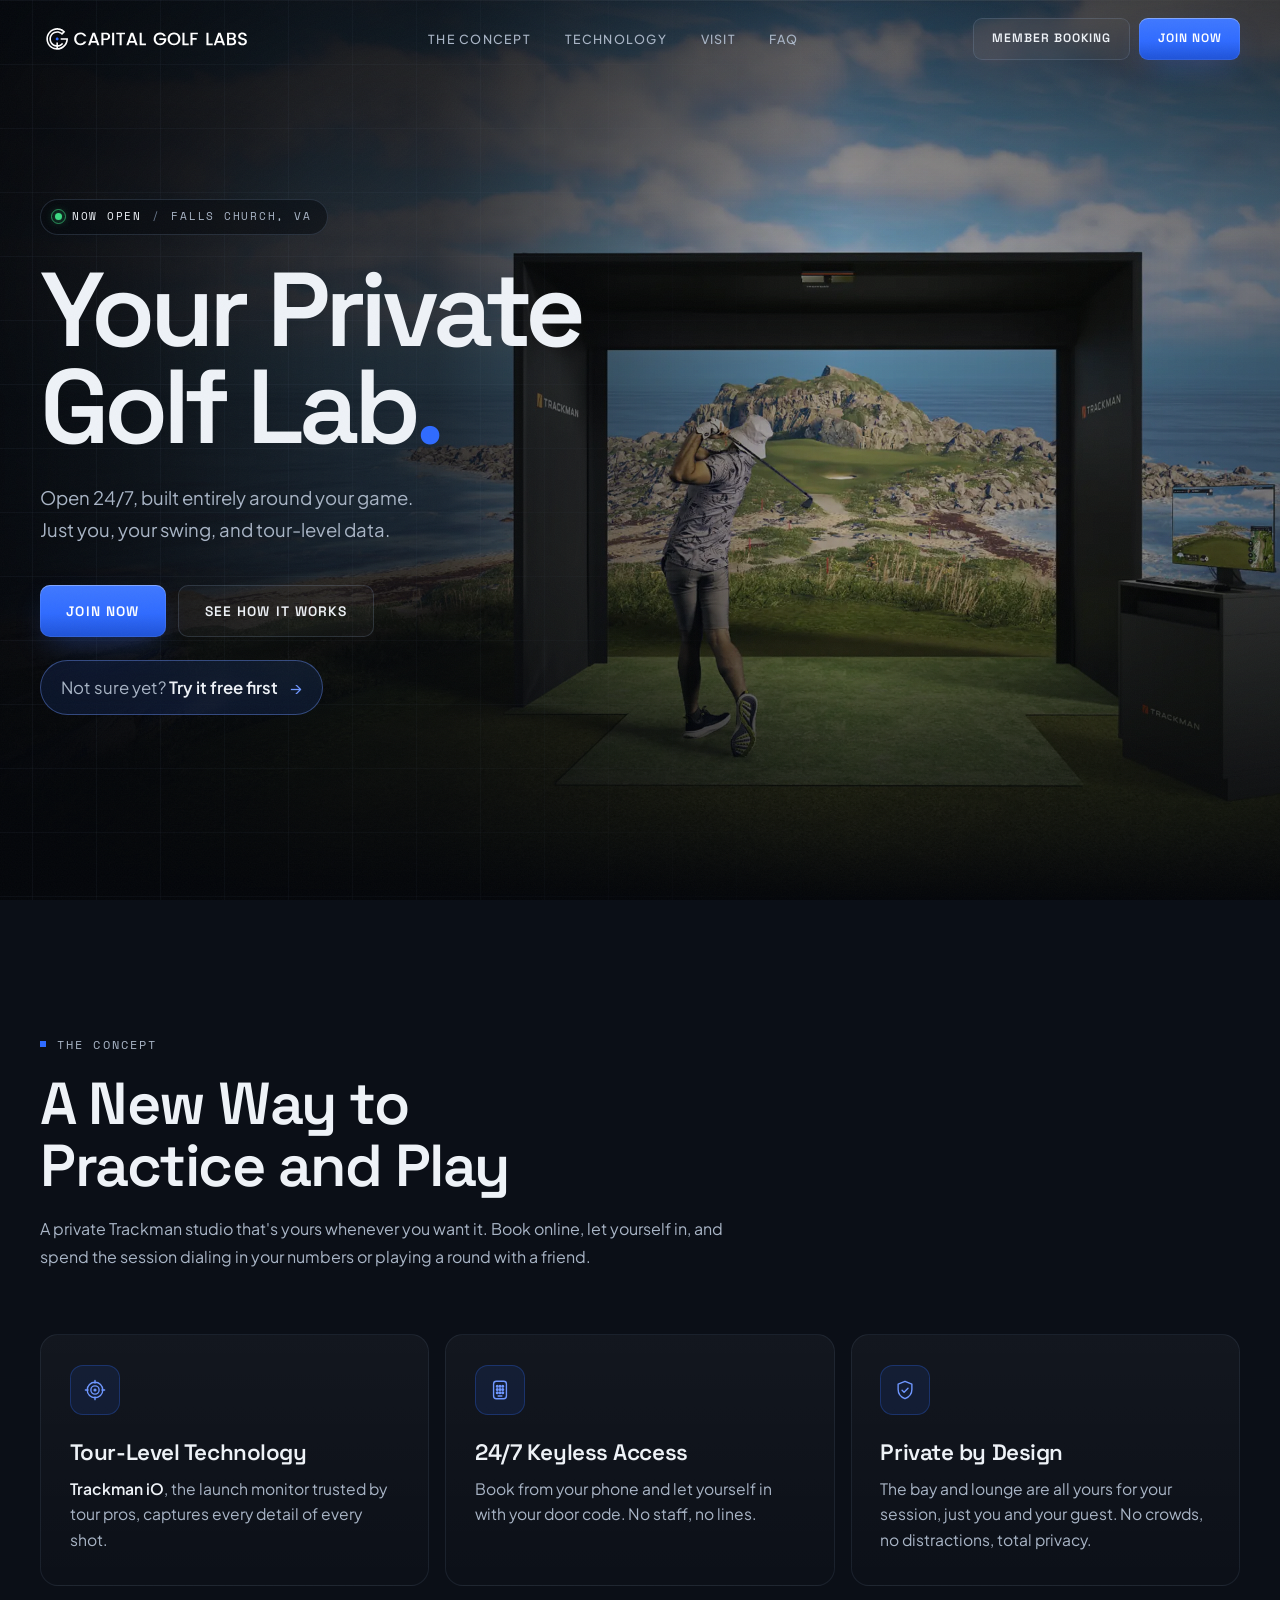
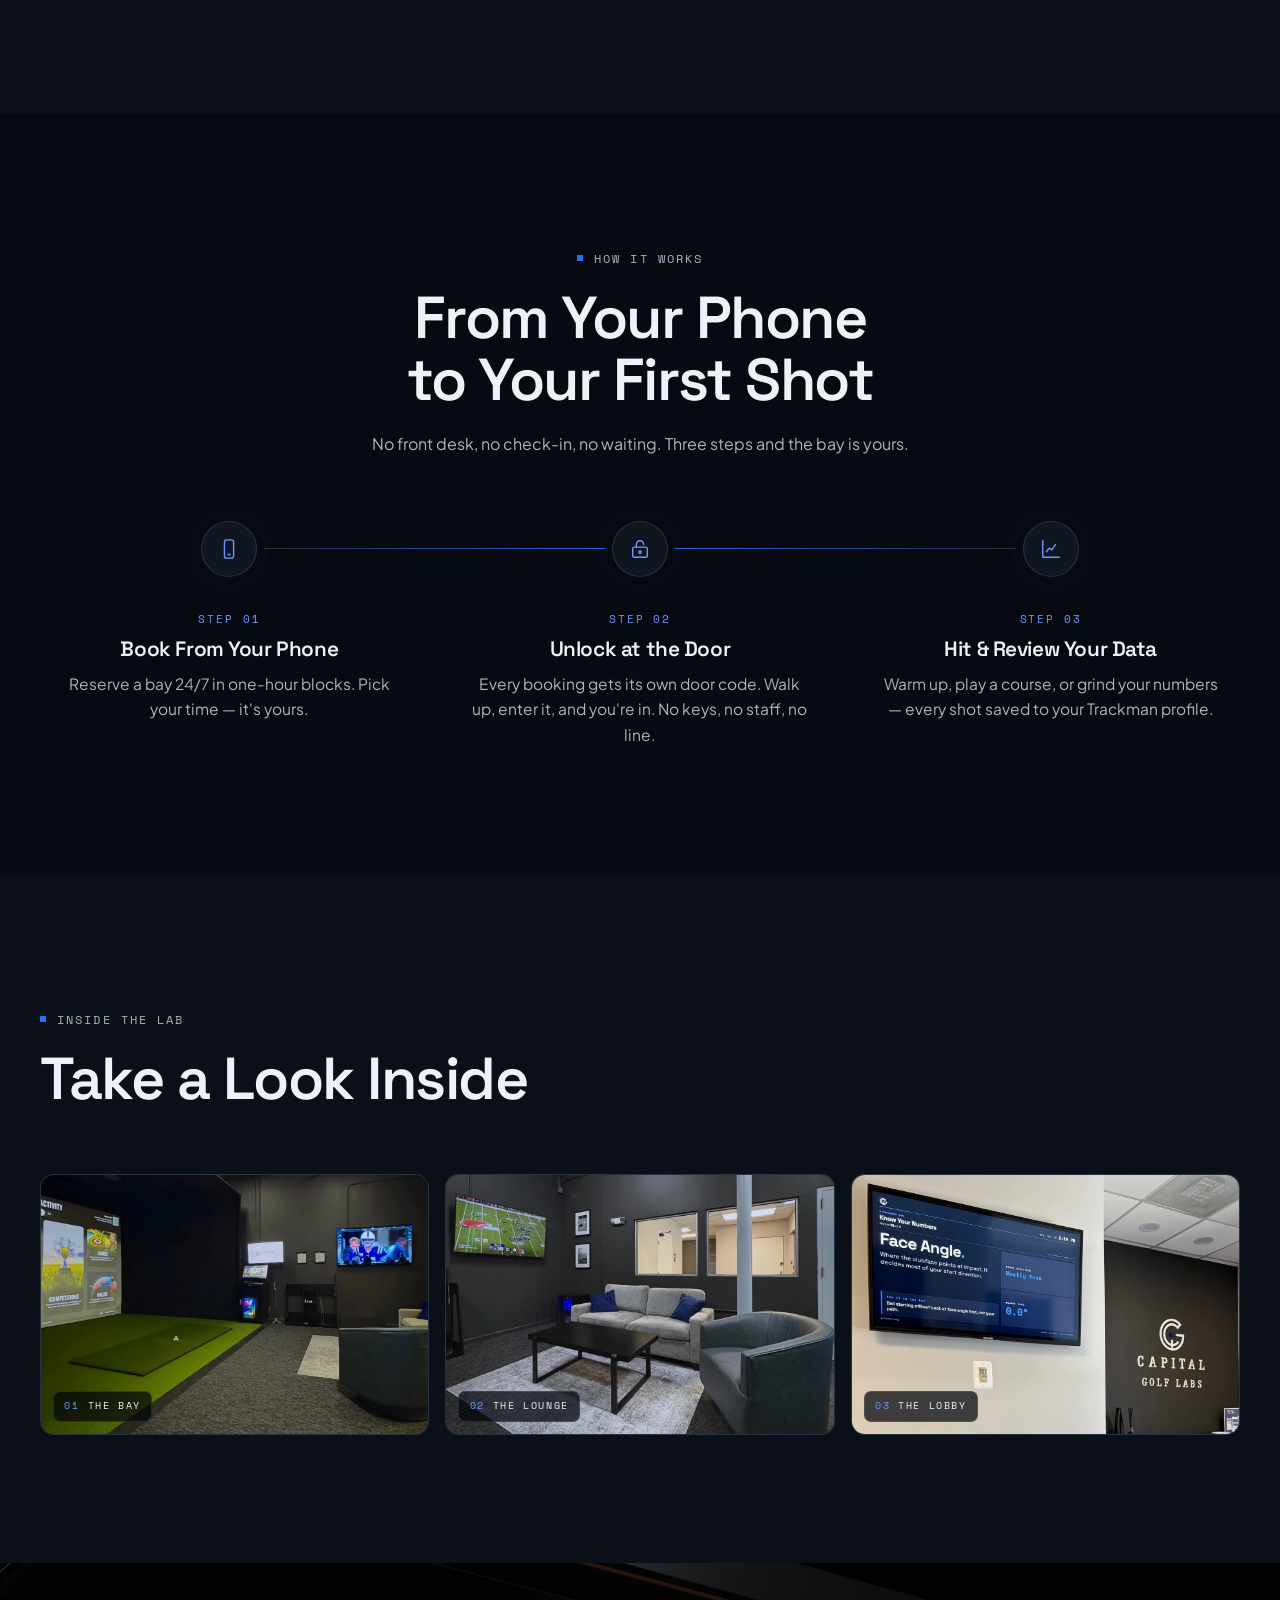
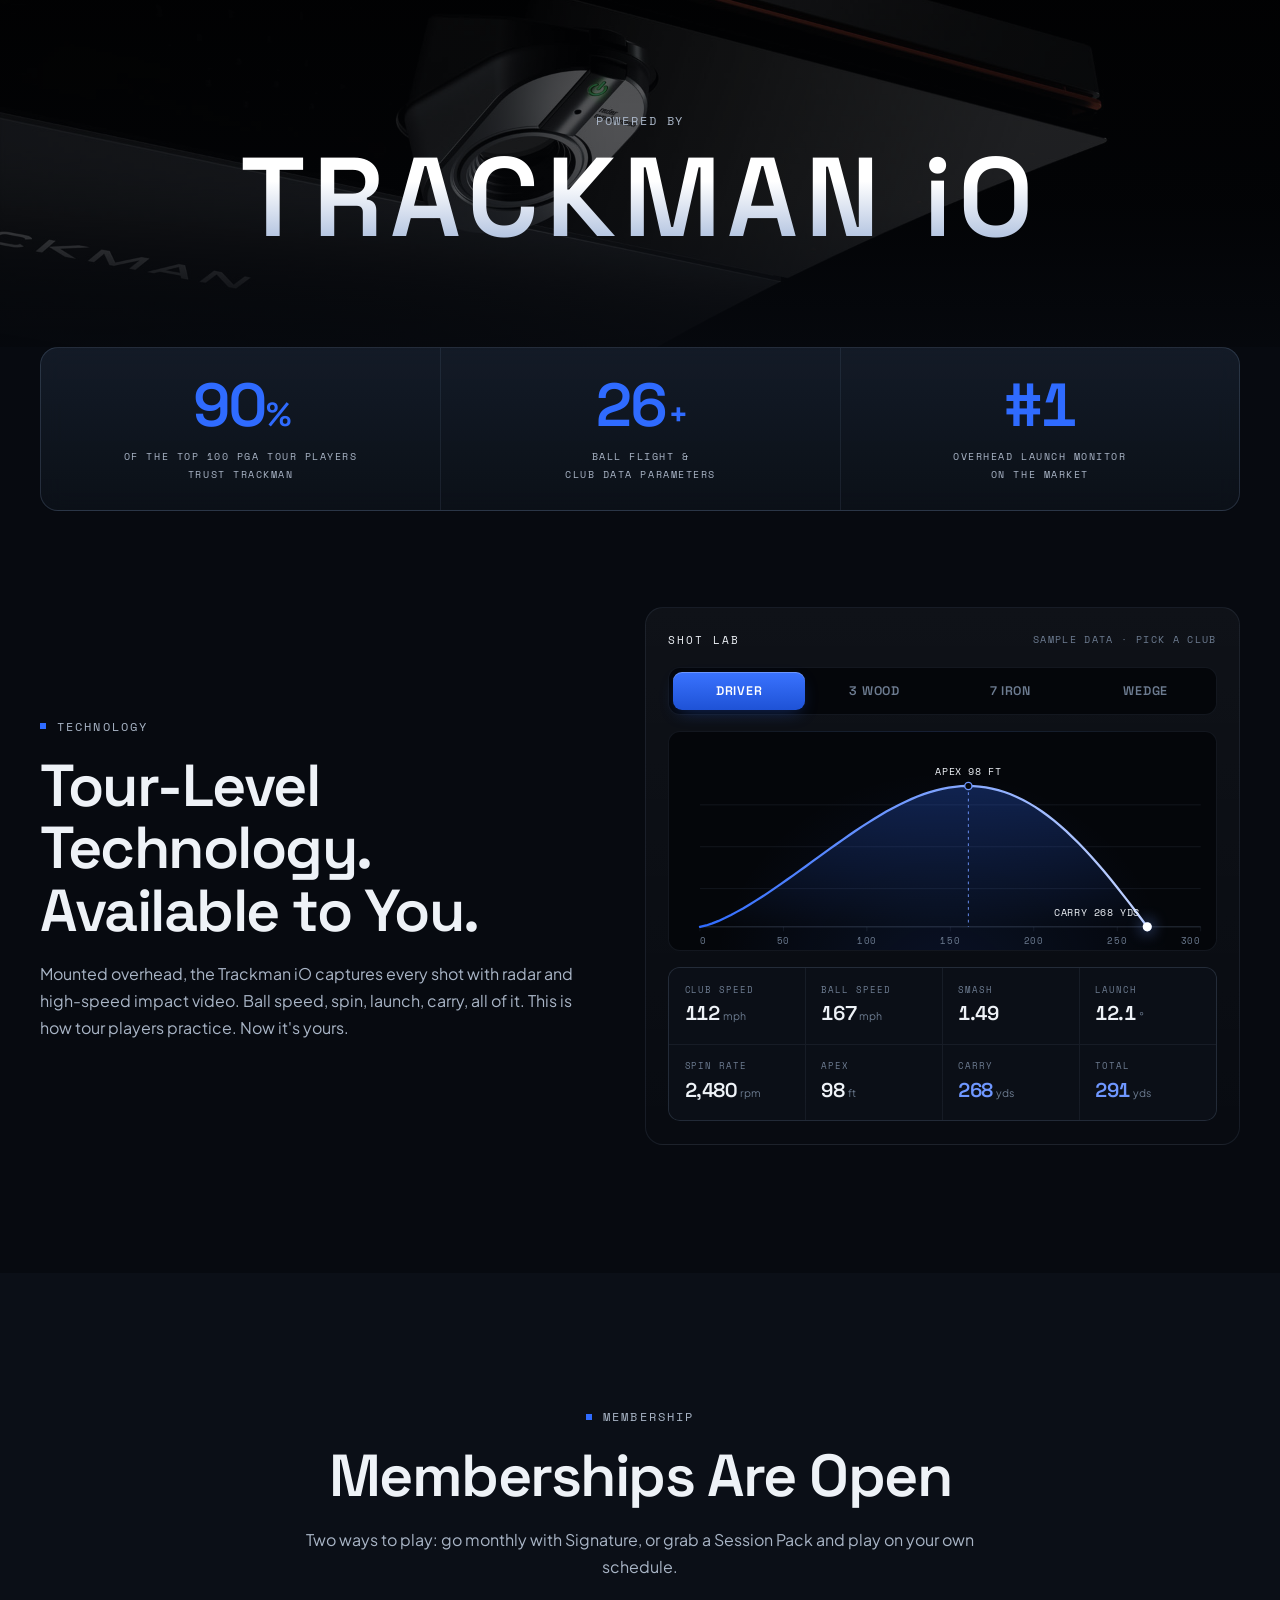
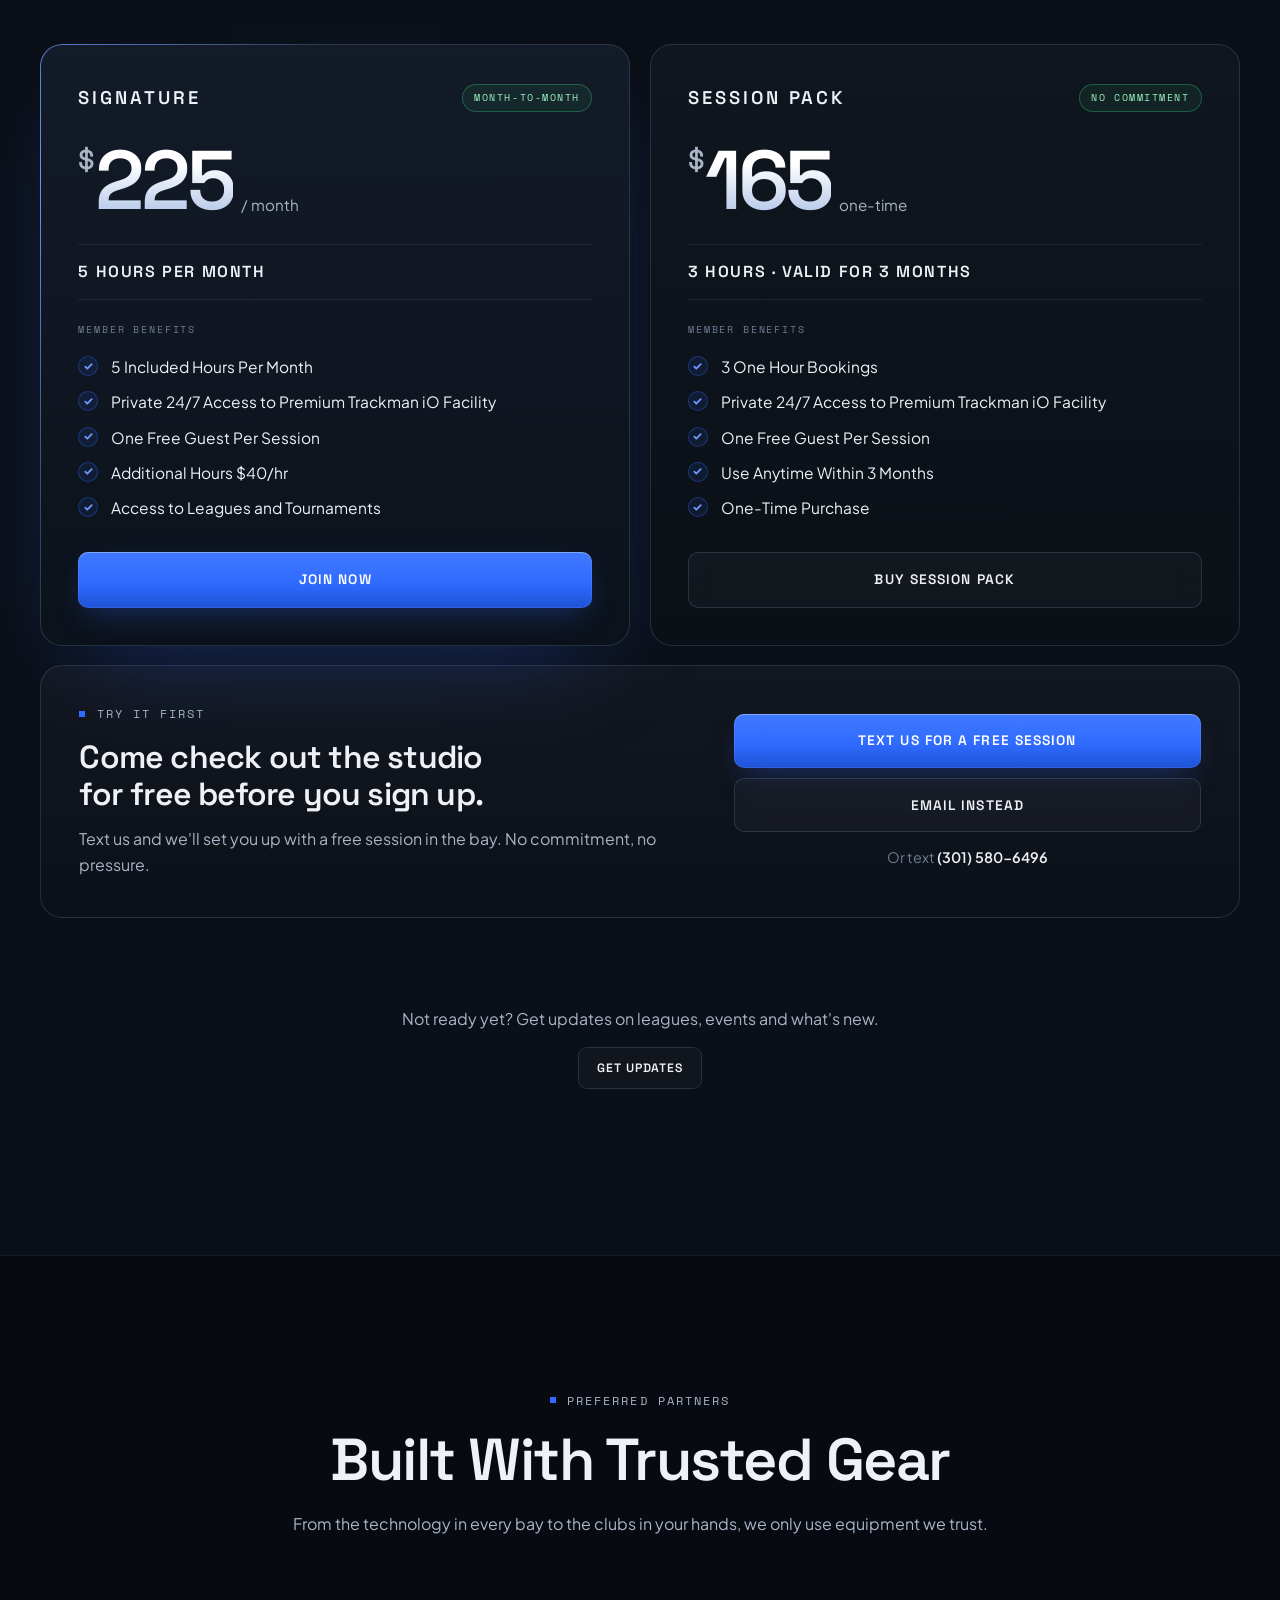
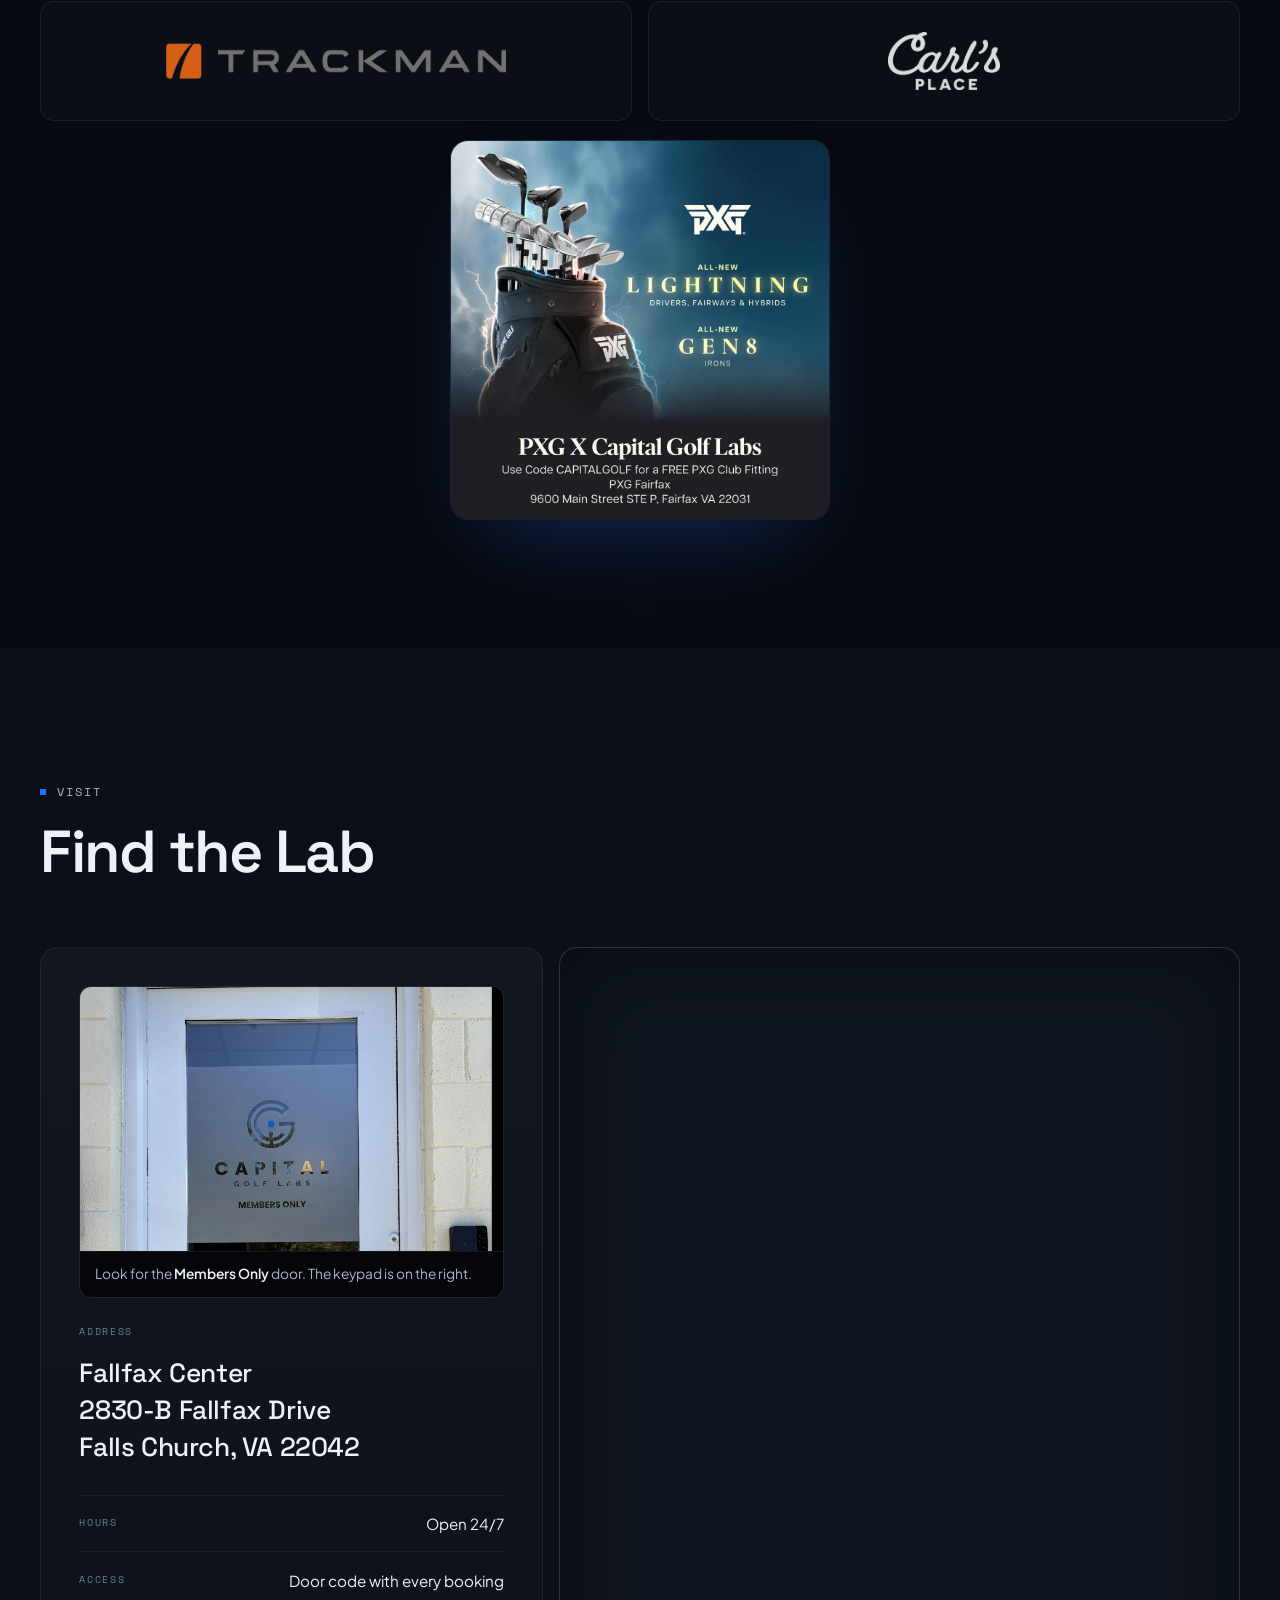
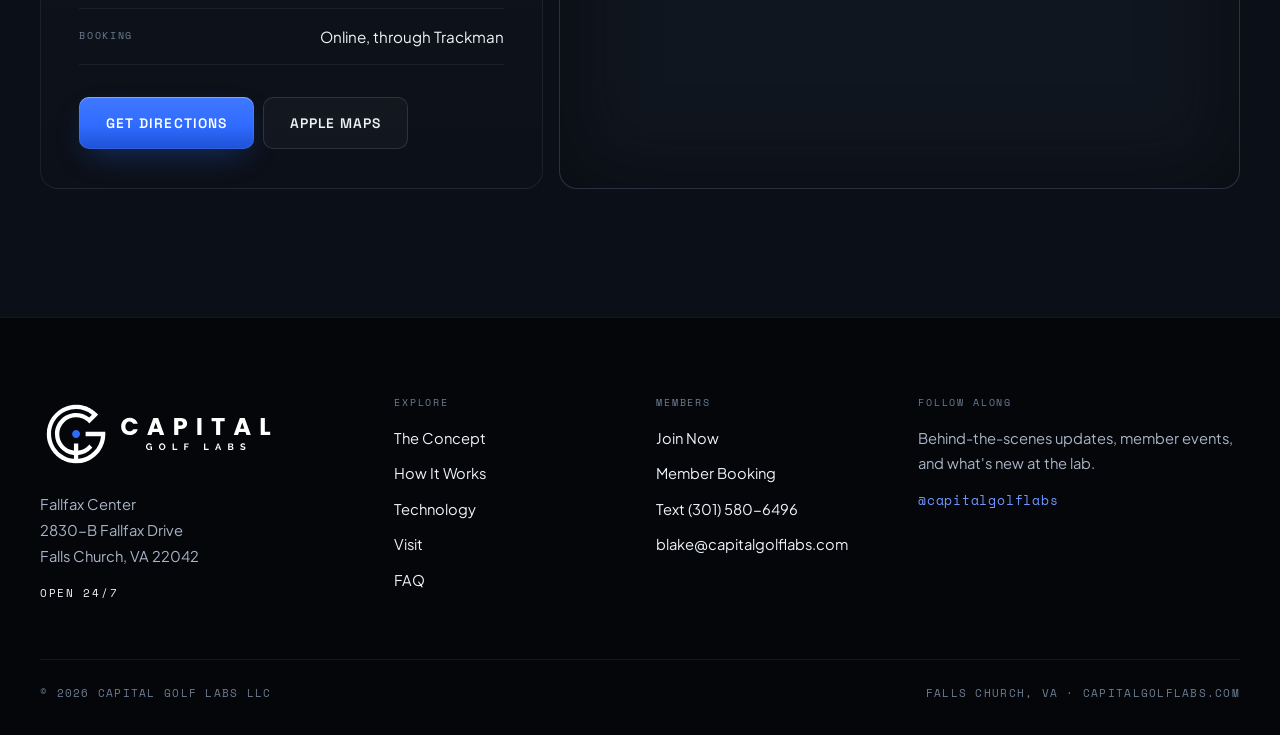
==== commit 68bc0268: "Add Session Pack plan alongside Signature - Session Pack card ($165 one-time, 3 hours, valid 3 month" ====
--- a/index.html
+++ b/index.html
@@ -17,7 +17,7 @@
     <link rel="preconnect" href="https://fonts.gstatic.com" crossorigin>
     <link href="https://fonts.googleapis.com/css2?family=Plus+Jakarta+Sans:ital,wght@0,300;0,400;0,500;0,600;0,700;1,400&family=Space+Grotesk:wght@400;500;600;700&family=Space+Mono:wght@400;700&display=swap" rel="stylesheet">
     <link rel="preload" as="image" href="static/img/hero-trackman.jpg">
-    <link rel="stylesheet" href="static/css/style.css?v=202610231816">
+    <link rel="stylesheet" href="static/css/style.css?v=202610292111">
     <!-- Google tag (gtag.js) -->
     <script async src="https://www.googletagmanager.com/gtag/js?id=G-GBLS1ZX0RX"></script>
     <script>
@@ -26,8 +26,8 @@
       gtag('js', new Date());
       gtag('config', 'G-GBLS1ZX0RX');
     </script>
-    <script defer src="static/js/analytics.js?v=202610231816"></script>
-    <script defer src="static/js/site.js?v=202610231816"></script>
+    <script defer src="static/js/analytics.js?v=202610292111"></script>
+    <script defer src="static/js/site.js?v=202610292111"></script>
     <link rel="canonical" href="https://capitalgolflabs.com/">
     <meta property="og:type" content="website">
     <meta property="og:site_name" content="Capital Golf Labs">
@@ -354,13 +354,14 @@
         <header class="section-head section-head--center reveal">
             <span class="eyebrow">Membership</span>
             <h2 class="h2">Memberships Are Open</h2>
-            <p>$225/month with 5 hours of bay time included. Month-to-month, cancel anytime.</p>
+            <p>Two ways to play: go monthly with Signature, or grab a Session Pack and play on your own schedule.</p>
         </header>
 
         <div class="member-grid" data-stagger>
             <article class="plan reveal">
                 <div class="plan-top">
-                    <span class="plan-name">Membership</span>
+                    <span class="plan-name">Signature</span>
+                    <span class="plan-status">Month-to-Month</span>
                 </div>
                 <div class="plan-price"><span class="cur">$</span><span class="amount">225</span><span class="per">/ month</span></div>
                 <div class="plan-hours">5 Hours per Month</div>
@@ -373,8 +374,29 @@
                     <li><span class="check"><svg viewBox="0 0 12 12" fill="none" stroke="currentColor" stroke-width="2" stroke-linecap="round" stroke-linejoin="round"><path d="M2.5 6.2l2.2 2.2 4.8-4.9"/></svg></span>Access to Leagues and Tournaments</li>
                 </ul>
                 <a href="join/" class="btn btn-primary btn-block">Join Now<svg class="btn-arrow" viewBox="0 0 16 16" fill="none" stroke="currentColor" stroke-width="1.8" stroke-linecap="round" stroke-linejoin="round" aria-hidden="true"><path d="M3 8h10M9 4l4 4-4 4"/></svg></a>
-                <a class="plan-proof" data-rv-inline hidden href="#" target="_blank" rel="noopener"></a>
             </article>
+
+            <!-- Session Pack: benefits match the Trackman tile word for word, same order -->
+            <article class="plan plan--alt reveal" id="session-pack">
+                <div class="plan-top">
+                    <span class="plan-name">Session Pack</span>
+                    <span class="plan-status">No Commitment</span>
+                </div>
+                <div class="plan-price"><span class="cur">$</span><span class="amount">165</span><span class="per">one-time</span></div>
+                <div class="plan-hours">3 Hours &middot; Valid for 3 Months</div>
+                <div class="plan-benefits-label">Member Benefits</div>
+                <ul class="plan-list">
+                    <li><span class="check"><svg viewBox="0 0 12 12" fill="none" stroke="currentColor" stroke-width="2" stroke-linecap="round" stroke-linejoin="round"><path d="M2.5 6.2l2.2 2.2 4.8-4.9"/></svg></span>3 One Hour Bookings</li>
+                    <li><span class="check"><svg viewBox="0 0 12 12" fill="none" stroke="currentColor" stroke-width="2" stroke-linecap="round" stroke-linejoin="round"><path d="M2.5 6.2l2.2 2.2 4.8-4.9"/></svg></span>Private 24/7 Access to Premium Trackman iO Facility</li>
+                    <li><span class="check"><svg viewBox="0 0 12 12" fill="none" stroke="currentColor" stroke-width="2" stroke-linecap="round" stroke-linejoin="round"><path d="M2.5 6.2l2.2 2.2 4.8-4.9"/></svg></span>One Free Guest Per Session</li>
+                    <li><span class="check"><svg viewBox="0 0 12 12" fill="none" stroke="currentColor" stroke-width="2" stroke-linecap="round" stroke-linejoin="round"><path d="M2.5 6.2l2.2 2.2 4.8-4.9"/></svg></span>Use Anytime Within 3 Months</li>
+                    <li><span class="check"><svg viewBox="0 0 12 12" fill="none" stroke="currentColor" stroke-width="2" stroke-linecap="round" stroke-linejoin="round"><path d="M2.5 6.2l2.2 2.2 4.8-4.9"/></svg></span>One-Time Purchase</li>
+                </ul>
+                <a href="join/#session-pack" class="btn btn-ghost btn-block">Buy Session Pack<svg class="btn-arrow" viewBox="0 0 16 16" fill="none" stroke="currentColor" stroke-width="1.8" stroke-linecap="round" stroke-linejoin="round" aria-hidden="true"><path d="M3 8h10M9 4l4 4-4 4"/></svg></a>
+            </article>
+
+            <!-- Google rating under both plans (filled by the reviews feed; hidden until it loads) -->
+            <a class="plan-proof plan-proof--row" data-rv-inline hidden href="#" target="_blank" rel="noopener"></a>
 
             <aside class="try-card reveal" id="try">
                 <span class="eyebrow">Try It First</span>
--- a/static/css/style.css
+++ b/static/css/style.css
@@ -881,8 +881,12 @@
 }
 @keyframes orbit { to { --ang: 360deg; } }
 .plan > * { position: relative; }
+/* Second plan: same layout, quieter (no travelling edge light) */
+.plan--alt { background: linear-gradient(180deg, #10161f 0%, #0b1017 100%); box-shadow: inset 0 0 0 1px var(--line-2); }
+.plan--alt::before { display: none; }
 
 .plan-top { display: flex; align-items: center; justify-content: space-between; gap: 1rem; }
+.plan-status { white-space: nowrap; flex: none; }
 .plan-name {
     font-family: var(--f-display);
     font-size: 1.15rem;
@@ -964,6 +968,8 @@
 }
 .plan-proof .stars svg { width: 13px; height: 13px; }
 .plan-proof b { color: var(--text); font-weight: 600; }
+/* Rating line spanning both plan cards */
+.plan-proof--row { grid-column: 1 / -1; margin-top: 0.4rem; }
 .plan-proof:hover { color: var(--text); }
 
 /* Updates form card */
@@ -973,6 +979,7 @@
 
 .waitlist-form { display: grid; gap: 1rem; margin-top: 1.8rem; }
 /* Free-visit card beside the plan */
+.member-grid .try-card { grid-column: 1 / -1; }
 .try-card {
     display: flex;
     flex-direction: column;
@@ -1482,10 +1489,16 @@
     .tl-step p { margin-inline: auto; }
 
     .member-grid { grid-template-columns: 1fr 1fr; }
+    .member-grid .try-card { display: grid; grid-template-columns: 1.3fr 1fr; column-gap: 3rem; align-items: center; }
+    .member-grid .try-card .eyebrow, .member-grid .try-card h3, .member-grid .try-card p { grid-column: 1; }
+    .member-grid .try-card .eyebrow { justify-self: start; }
+    .member-grid .try-card .try-actions { grid-column: 2; grid-row: 1 / span 3; margin-top: 0; }
     .visit-grid { grid-template-columns: 0.85fr 1.15fr; }
     .partner-row { gap: 1rem; }
     .footer-top { grid-template-columns: 1.4fr 1fr 1fr 1.4fr; gap: 2rem; }
-    .join-grid { grid-template-columns: 1.1fr 1fr; }
+    .join-grid { grid-template-columns: 1fr 1fr; align-items: stretch; }
+    .join-next { grid-column: 1 / -1; }
+    .join-next .steps { grid-template-columns: repeat(3, 1fr); gap: 1.5rem; }
     .join-proof-cards { grid-template-columns: 1fr 1fr; }
 }
 
@@ -1546,6 +1559,8 @@
     .sl-tab { font-size: 0.68rem; letter-spacing: 0.02em; }
     .faq-answer { padding: 0 0.2rem 1.5rem 3.2rem; }
     .partner-cell { height: 96px; padding: 1rem; }
+    .plan-name { font-size: 1rem; letter-spacing: 0.12em; }
+    .plan-status { padding: 0.28rem 0.55rem; font-size: 0.55rem; letter-spacing: 0.12em; }
     .in-nav { display: none; }
     .in-track { grid-auto-columns: 86%; gap: 0.7rem; margin-inline: calc(-1 * var(--gutter)); padding-inline: var(--gutter); scroll-padding-inline: var(--gutter); }
     .in-dots { display: flex; }
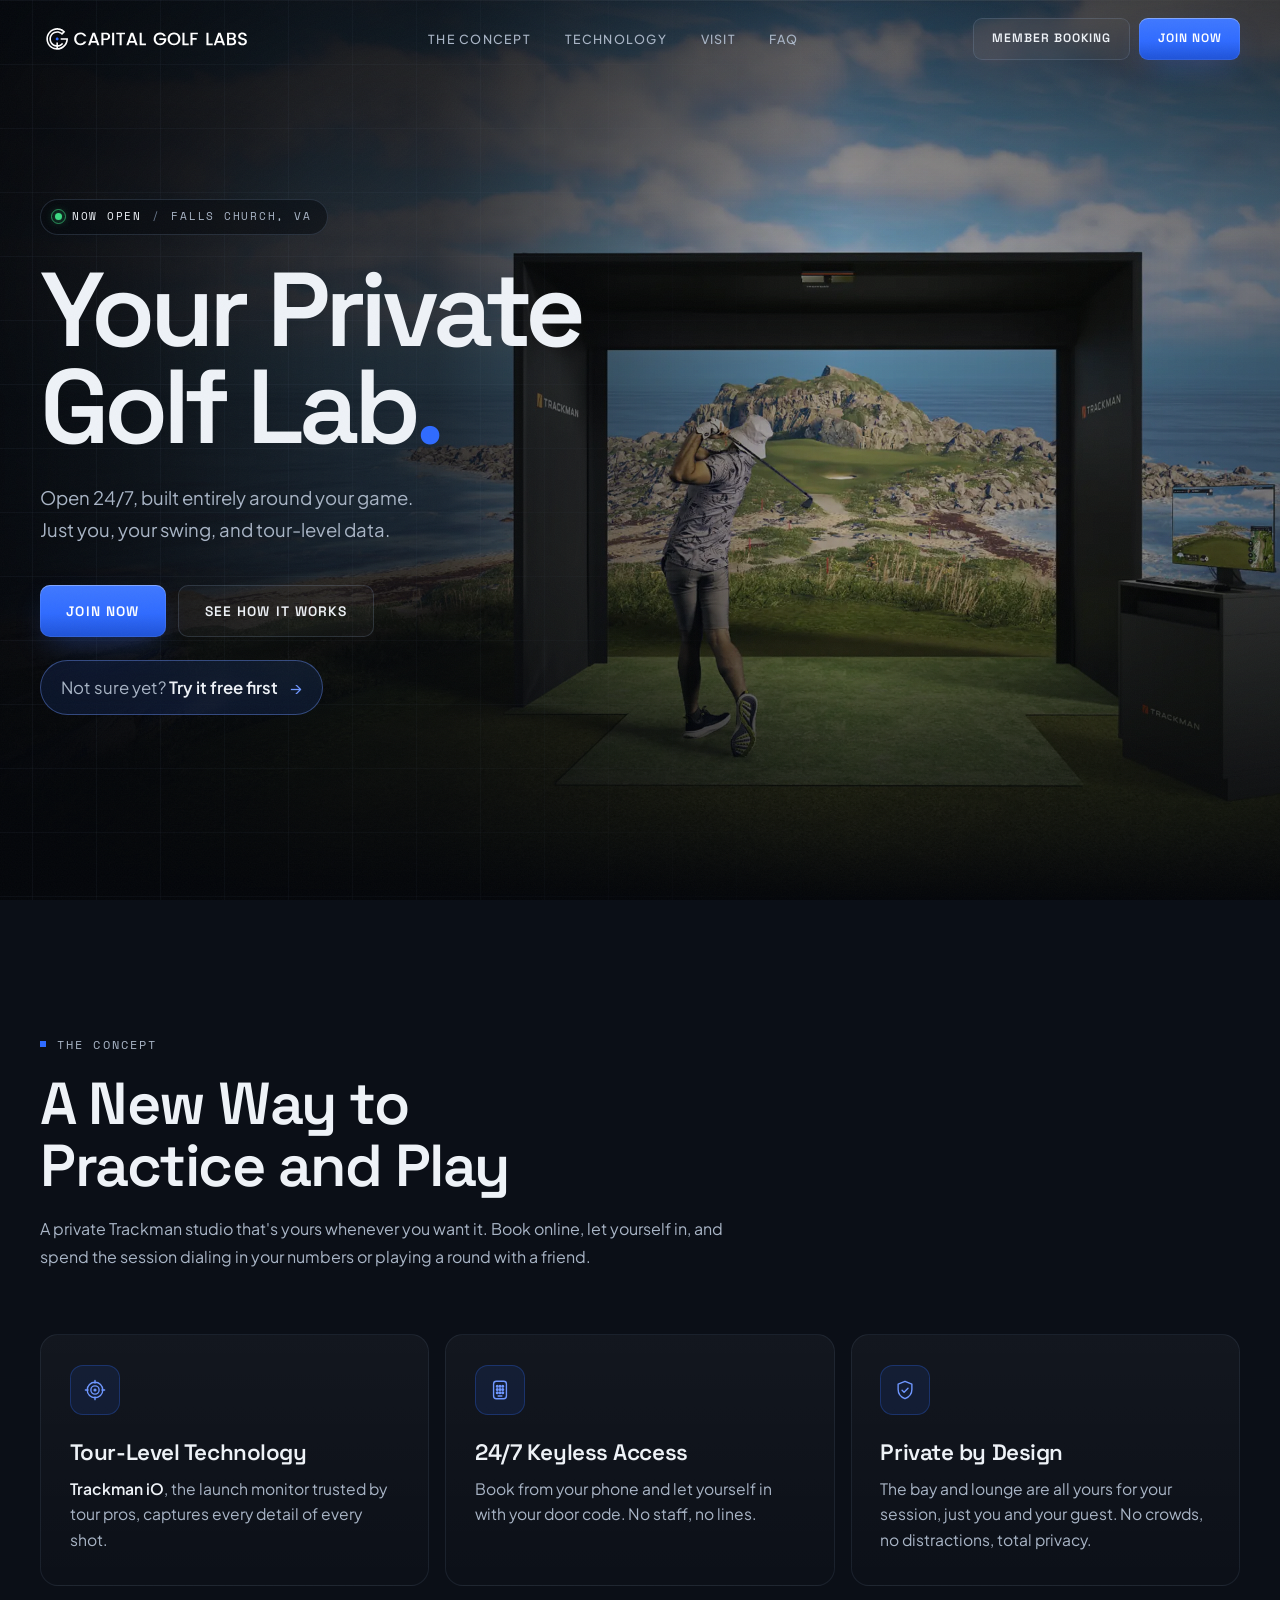
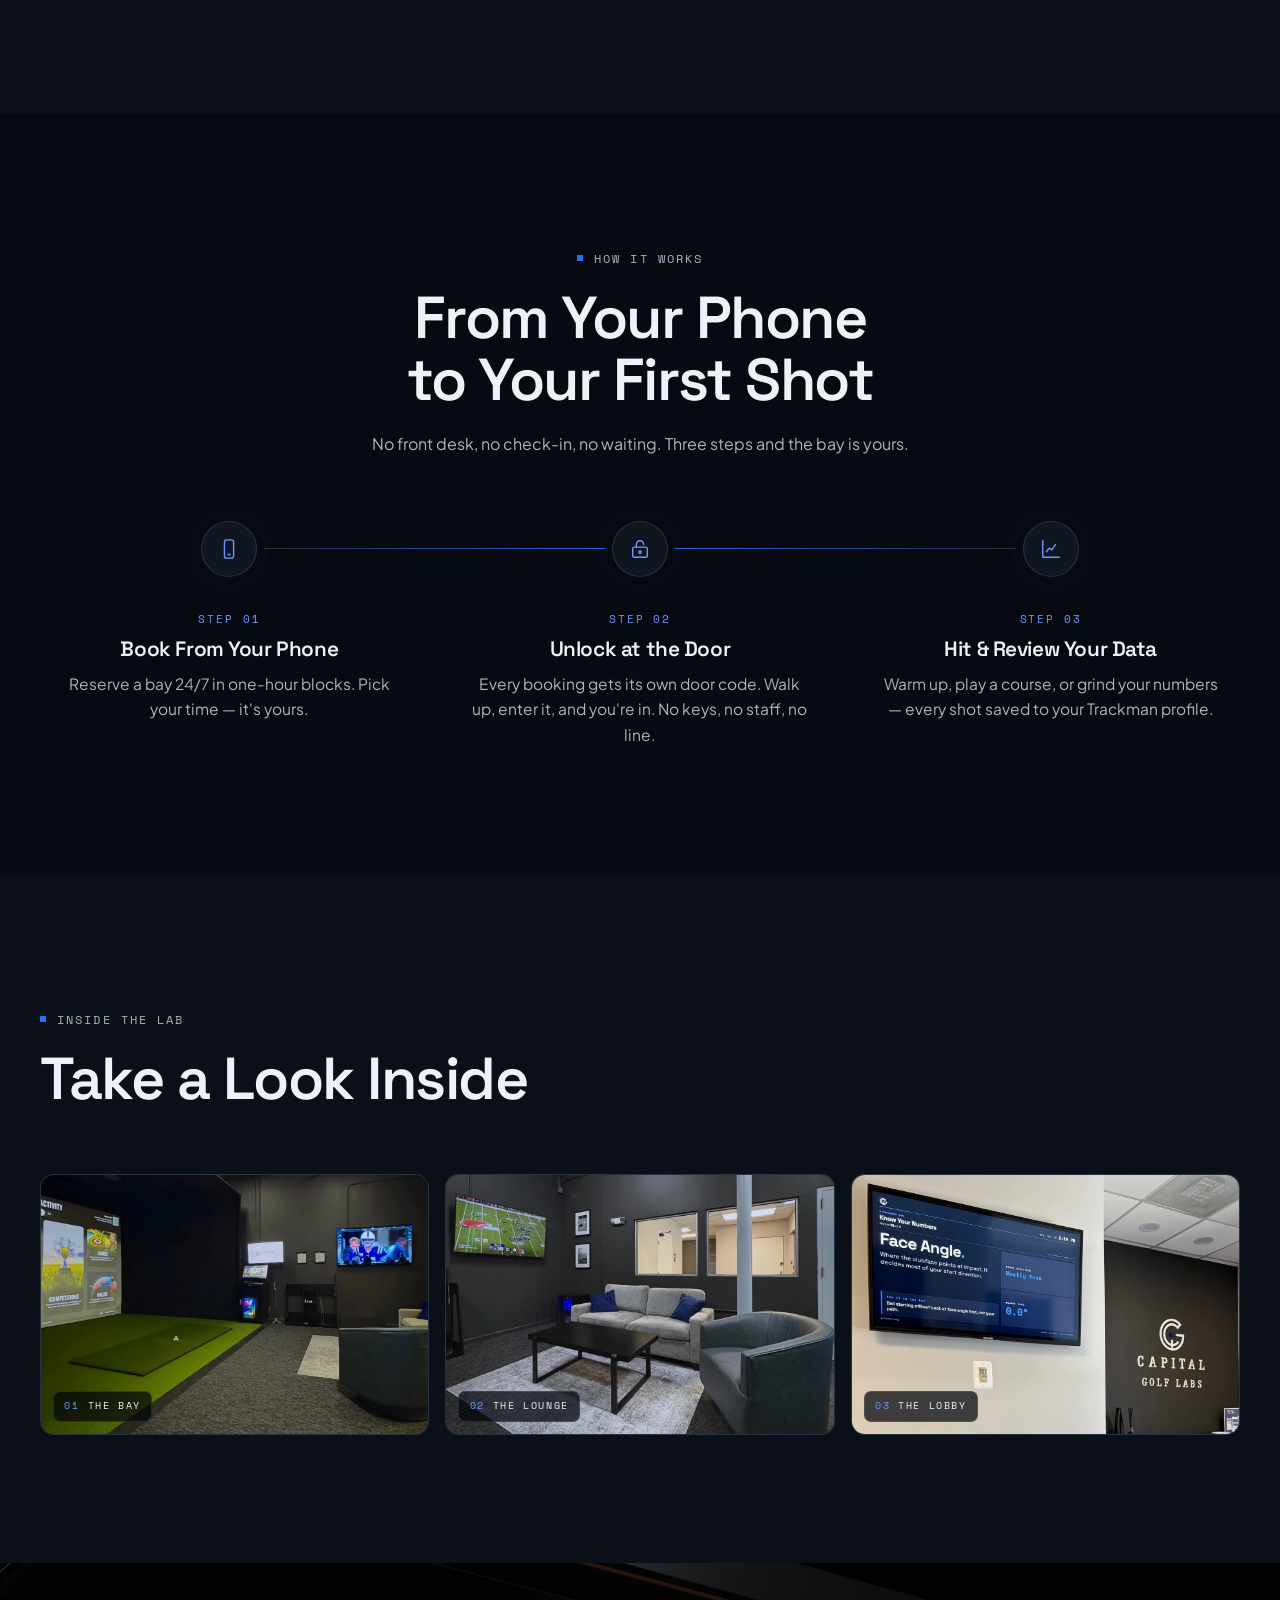
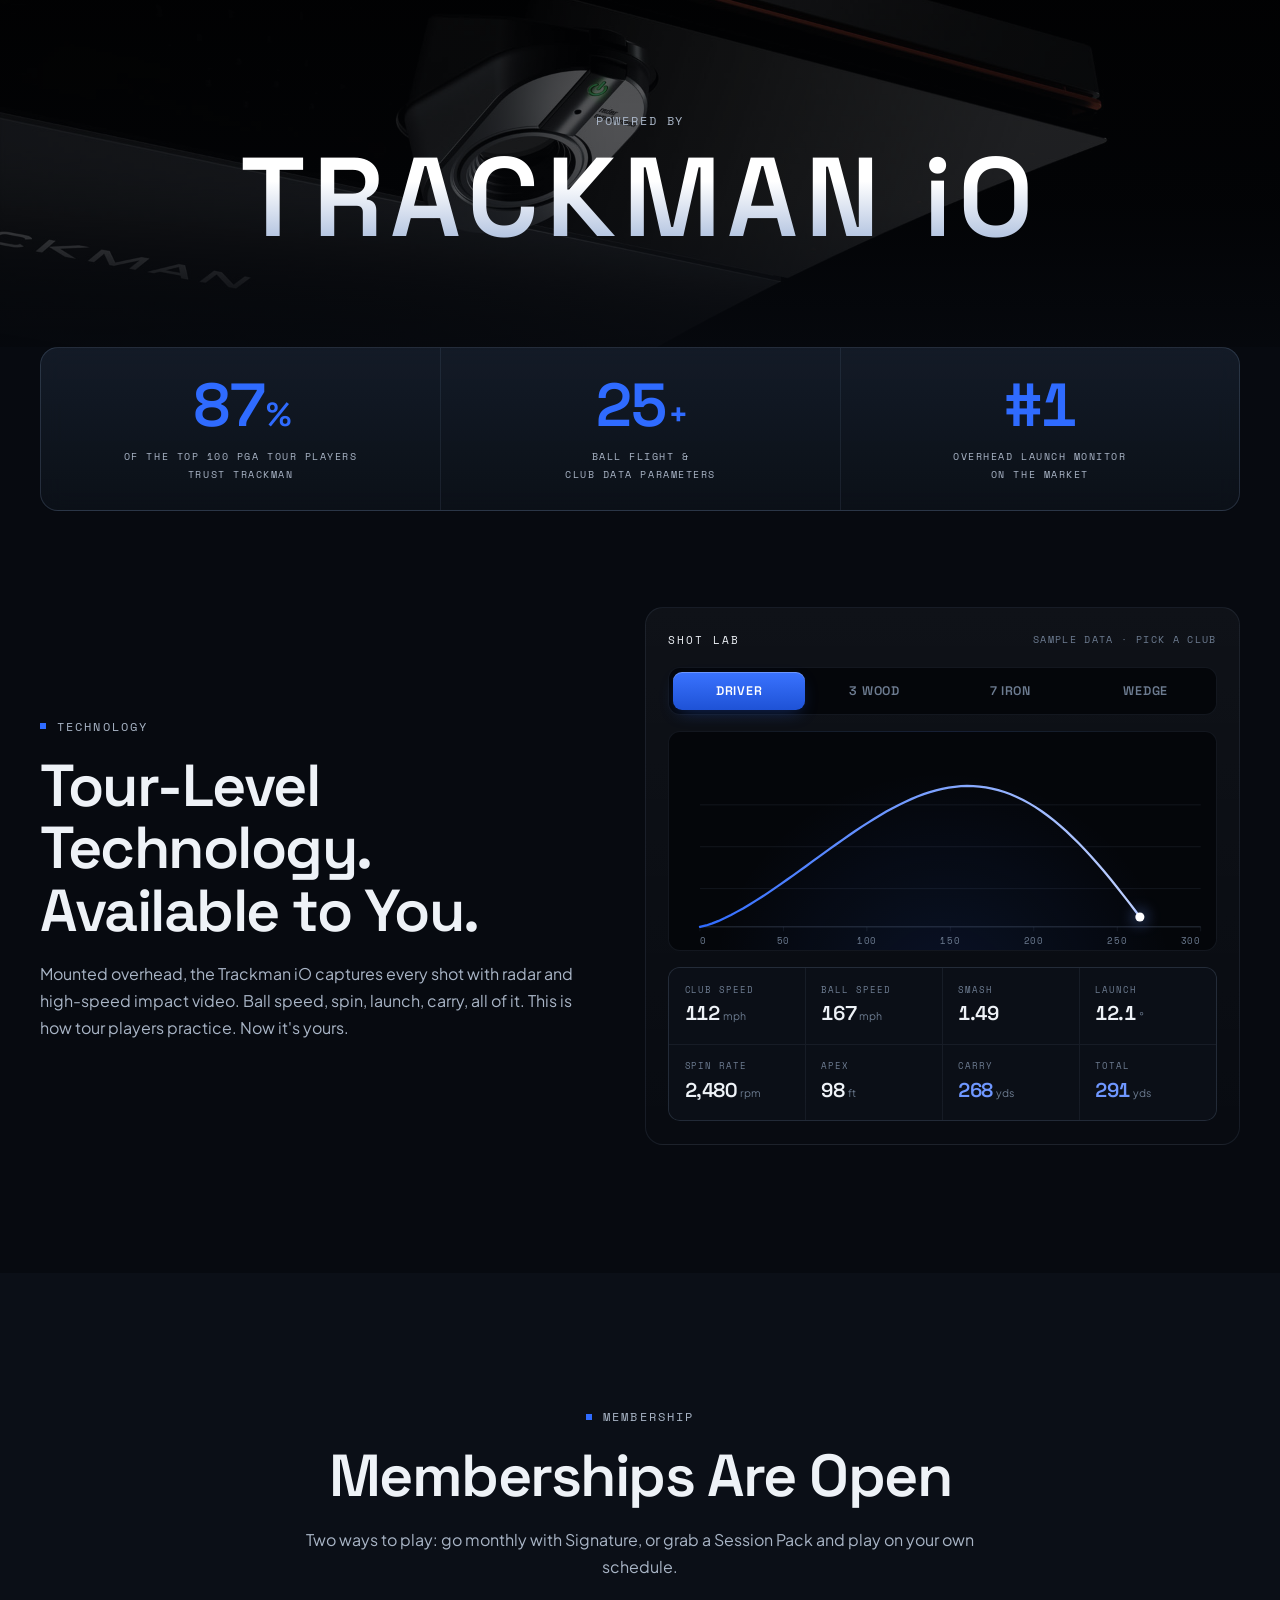
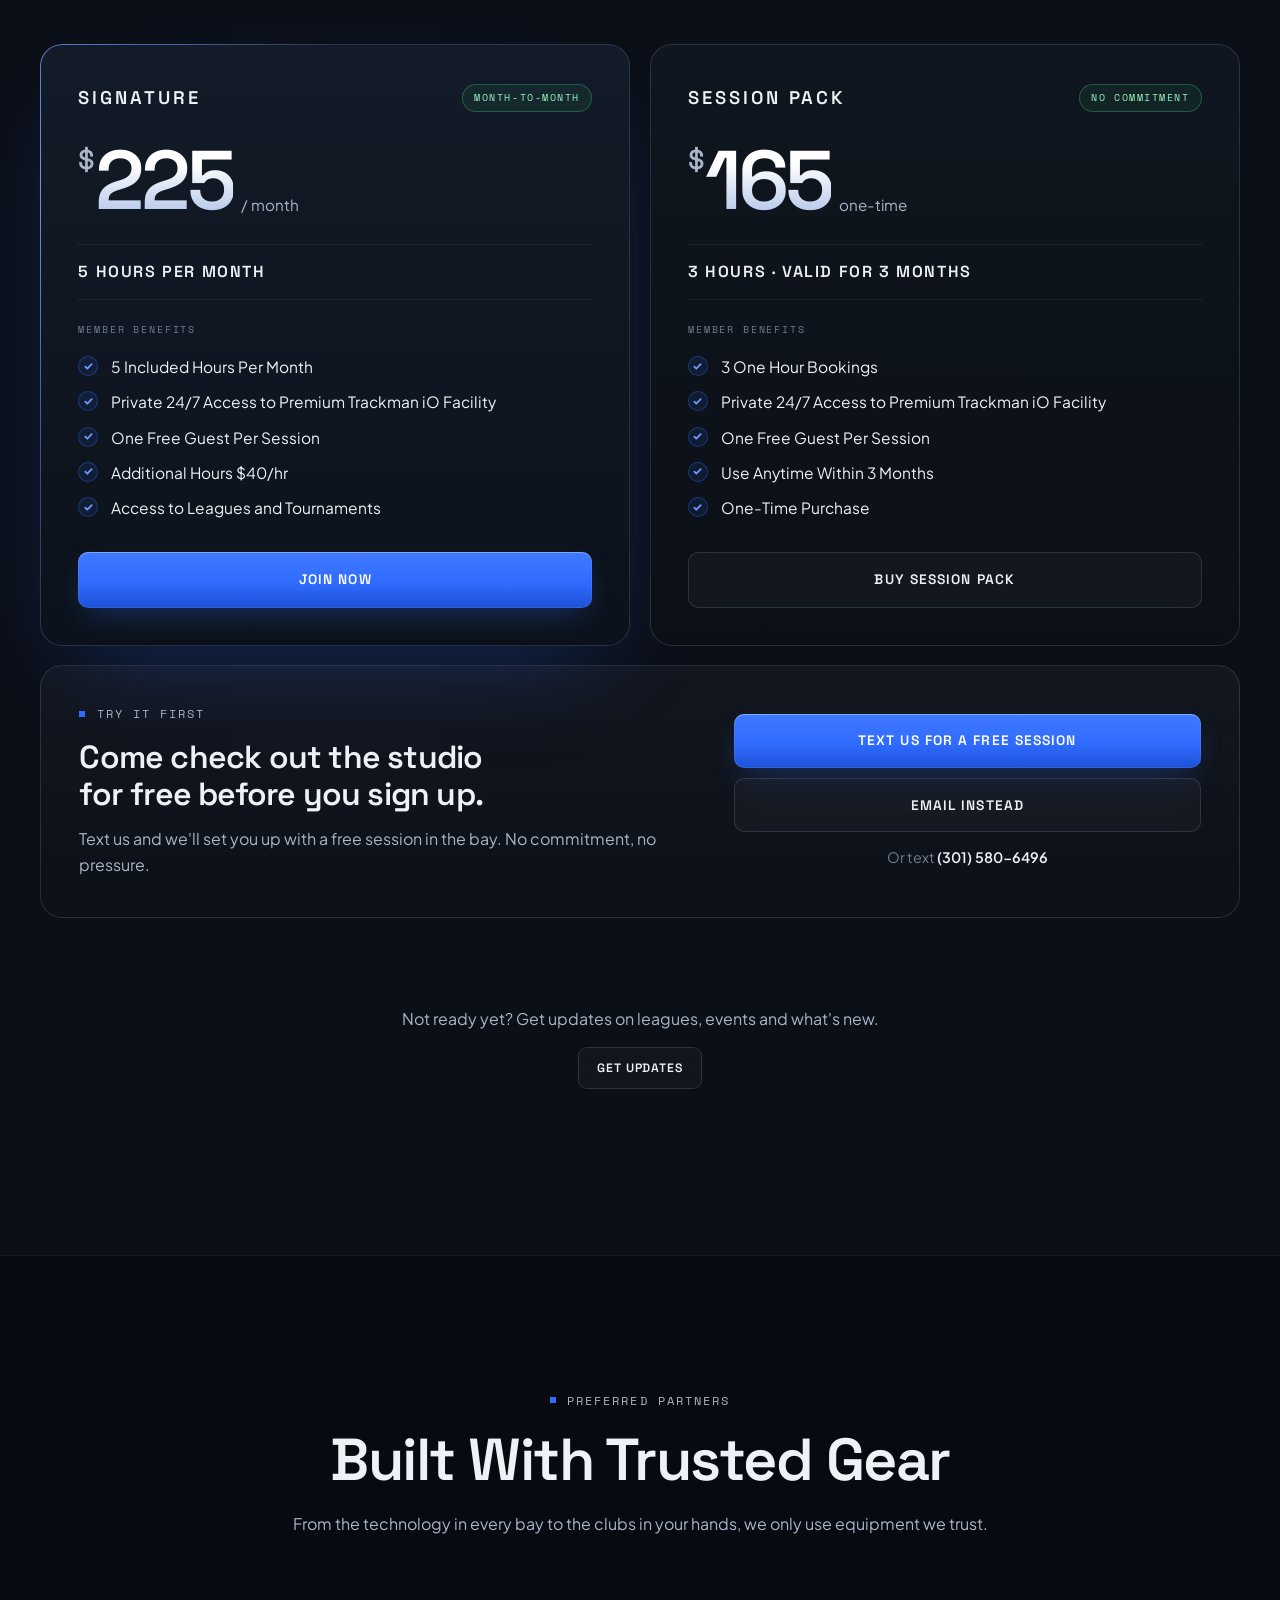
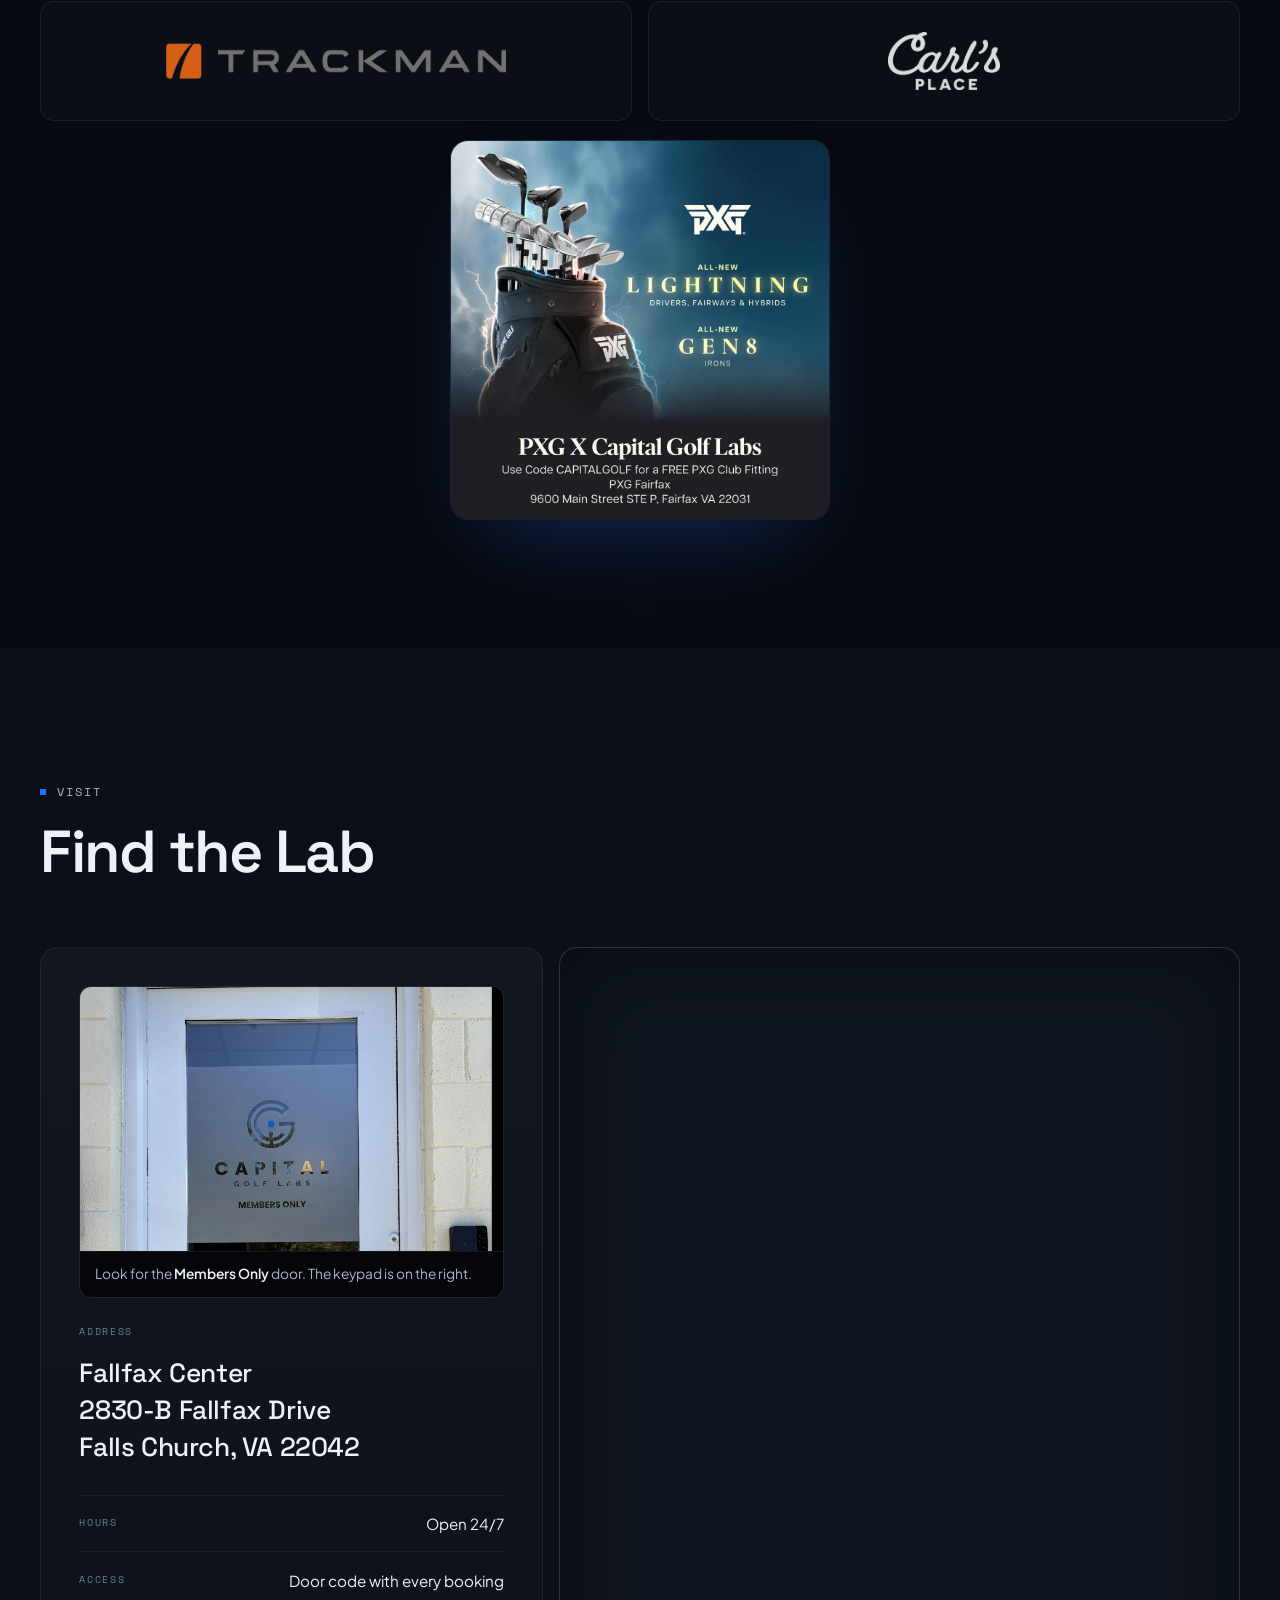
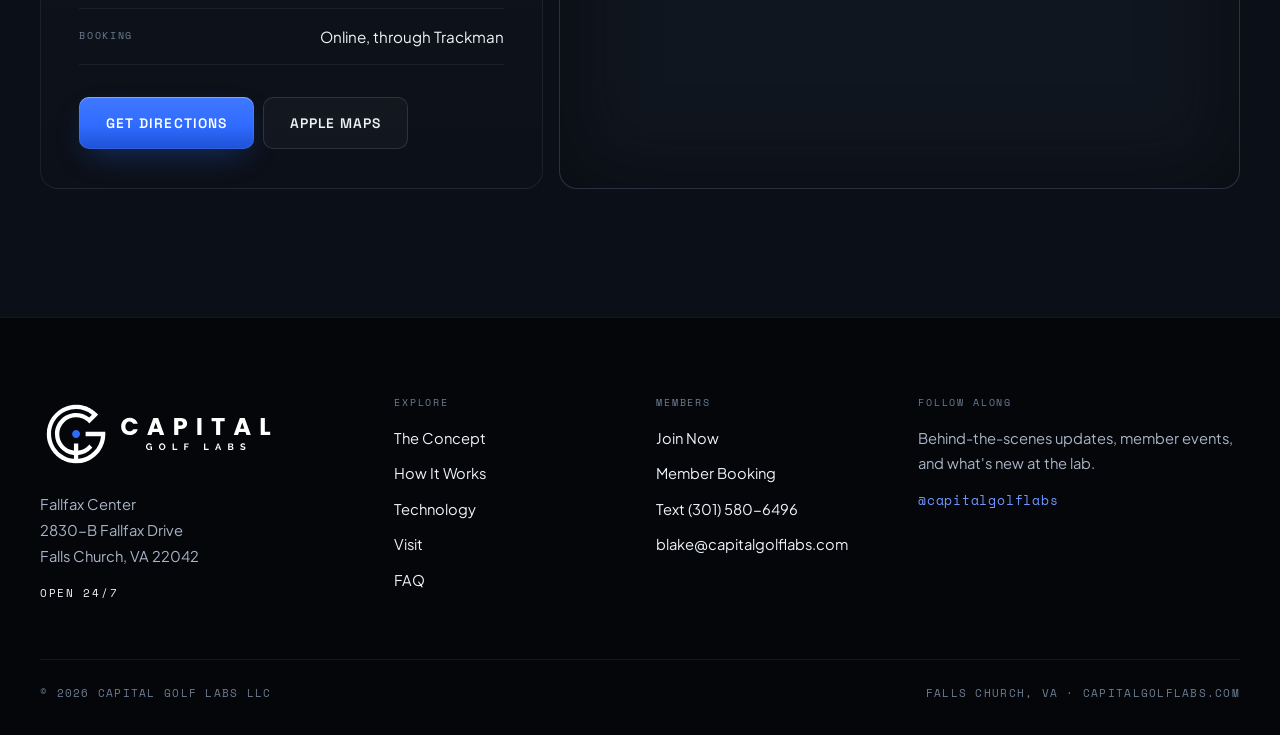
==== commit 953d5bd8: "Join Now lands on the plans; simpler "What happens next" - Every Join Now link goes to /join/#plans," ====
--- a/index.html
+++ b/index.html
@@ -17,7 +17,7 @@
     <link rel="preconnect" href="https://fonts.gstatic.com" crossorigin>
     <link href="https://fonts.googleapis.com/css2?family=Plus+Jakarta+Sans:ital,wght@0,300;0,400;0,500;0,600;0,700;1,400&family=Space+Grotesk:wght@400;500;600;700&family=Space+Mono:wght@400;700&display=swap" rel="stylesheet">
     <link rel="preload" as="image" href="static/img/hero-trackman.jpg">
-    <link rel="stylesheet" href="static/css/style.css?v=202610292111">
+    <link rel="stylesheet" href="static/css/style.css?v=202611061523">
     <!-- Google tag (gtag.js) -->
     <script async src="https://www.googletagmanager.com/gtag/js?id=G-GBLS1ZX0RX"></script>
     <script>
@@ -26,8 +26,8 @@
       gtag('js', new Date());
       gtag('config', 'G-GBLS1ZX0RX');
     </script>
-    <script defer src="static/js/analytics.js?v=202610292111"></script>
-    <script defer src="static/js/site.js?v=202610292111"></script>
+    <script defer src="static/js/analytics.js?v=202611061523"></script>
+    <script defer src="static/js/site.js?v=202611061523"></script>
     <link rel="canonical" href="https://capitalgolflabs.com/">
     <meta property="og:type" content="website">
     <meta property="og:site_name" content="Capital Golf Labs">
@@ -81,7 +81,7 @@
 
         <div class="nav-ctas">
             <a href="https://booking.trackmangolf.com/venues/falls-church/booking/falls-church-simulator" class="btn btn-ghost btn-sm" target="_blank" rel="noopener">Member Booking</a>
-            <a href="join/" class="btn btn-primary btn-sm">Join Now</a>
+            <a href="join/#plans" class="btn btn-primary btn-sm">Join Now</a>
         </div>
 
         <button class="hamburger" id="hamburger" aria-label="Open menu" aria-expanded="false" aria-controls="mobile-menu">
@@ -102,7 +102,7 @@
         <li><a href="faq.html" class="mobile-link"><span class="mono">04</span>FAQ</a></li>
     </ul>
     <div class="mobile-menu-ctas">
-        <a href="join/" class="btn btn-primary">Join Now</a>
+        <a href="join/#plans" class="btn btn-primary">Join Now</a>
         <a href="https://booking.trackmangolf.com/venues/falls-church/booking/falls-church-simulator" class="btn btn-ghost" target="_blank" rel="noopener">Member Booking</a>
         <a href="sms:+13015806496?&amp;body=Hi%21%20I%27d%20like%20to%20come%20check%20out%20Capital%20Golf%20Labs%20with%20a%20free%20session." class="mobile-try">Text us for a free session</a>
     </div>
@@ -122,7 +122,7 @@
                 Just you, your swing, and tour-level data.
             </p>
             <div class="hero-ctas hero-in" style="--d:.44s">
-                <a href="join/" class="btn btn-primary">Join Now<svg class="btn-arrow" viewBox="0 0 16 16" fill="none" stroke="currentColor" stroke-width="1.8" stroke-linecap="round" stroke-linejoin="round" aria-hidden="true"><path d="M3 8h10M9 4l4 4-4 4"/></svg></a>
+                <a href="join/#plans" class="btn btn-primary">Join Now<svg class="btn-arrow" viewBox="0 0 16 16" fill="none" stroke="currentColor" stroke-width="1.8" stroke-linecap="round" stroke-linejoin="round" aria-hidden="true"><path d="M3 8h10M9 4l4 4-4 4"/></svg></a>
                 <a href="#how" class="btn btn-ghost">See How It Works</a>
             </div>
             <a href="#try" class="hero-try hero-in" style="--d:.52s"><span>Not sure yet? <b>Try it free first</b></span><span class="hero-try-arrow" aria-hidden="true">&rarr;</span></a>
@@ -373,7 +373,7 @@
                     <li><span class="check"><svg viewBox="0 0 12 12" fill="none" stroke="currentColor" stroke-width="2" stroke-linecap="round" stroke-linejoin="round"><path d="M2.5 6.2l2.2 2.2 4.8-4.9"/></svg></span>Additional Hours $40/hr</li>
                     <li><span class="check"><svg viewBox="0 0 12 12" fill="none" stroke="currentColor" stroke-width="2" stroke-linecap="round" stroke-linejoin="round"><path d="M2.5 6.2l2.2 2.2 4.8-4.9"/></svg></span>Access to Leagues and Tournaments</li>
                 </ul>
-                <a href="join/" class="btn btn-primary btn-block">Join Now<svg class="btn-arrow" viewBox="0 0 16 16" fill="none" stroke="currentColor" stroke-width="1.8" stroke-linecap="round" stroke-linejoin="round" aria-hidden="true"><path d="M3 8h10M9 4l4 4-4 4"/></svg></a>
+                <a href="join/#plans" class="btn btn-primary btn-block">Join Now<svg class="btn-arrow" viewBox="0 0 16 16" fill="none" stroke="currentColor" stroke-width="1.8" stroke-linecap="round" stroke-linejoin="round" aria-hidden="true"><path d="M3 8h10M9 4l4 4-4 4"/></svg></a>
             </article>
 
             <!-- Session Pack: benefits match the Trackman tile word for word, same order -->
@@ -544,7 +544,7 @@
             <div class="footer-col">
                 <h4>Members</h4>
                 <ul>
-                    <li><a href="join/">Join Now</a></li>
+                    <li><a href="join/#plans">Join Now</a></li>
                     <li><a href="https://booking.trackmangolf.com/venues/falls-church/booking/falls-church-simulator" target="_blank" rel="noopener">Member Booking</a></li>
                     <li><a href="sms:+13015806496?&amp;body=Hi%21%20I%27d%20like%20to%20come%20check%20out%20Capital%20Golf%20Labs%20with%20a%20free%20session.">Text (301) 580-6496</a></li>
                     <li><a href="mailto:blake@capitalgolflabs.com">blake@capitalgolflabs.com</a></li>
@@ -565,7 +565,7 @@
 
 <!-- Sticky mobile CTA -->
 <div class="mobile-sticky-cta" id="mobileStickyCta">
-    <a href="join/" class="btn btn-primary">Join Now</a>
+    <a href="join/#plans" class="btn btn-primary">Join Now</a>
 </div>
 
 </body>
--- a/static/css/style.css
+++ b/static/css/style.css
@@ -1330,6 +1330,11 @@
 .page-hero p a, .inline-link { color: var(--blue-hi); font-weight: 600; transition: color 0.2s; }
 .page-hero p a:hover, .inline-link:hover { color: #9db8ff; }
 .page-hero--center { text-align: center; }
+/* /join: short header so the plans are on the first screen */
+.page-hero--compact { padding: calc(var(--nav-h) + clamp(1.5rem, 3.5vw, 2.6rem)) 0 clamp(1.6rem, 3vw, 2.2rem); }
+.page-hero--compact .page-title { margin-top: 0.8rem; font-size: clamp(2.2rem, 5vw, 3.6rem); }
+.page-hero--compact p { margin-top: 0.8rem; font-size: clamp(0.95rem, 1.2vw, 1.05rem); }
+#plans { scroll-margin-top: calc(var(--nav-h) + 2.2rem); }
 .page-hero--center .eyebrow { justify-content: center; }
 .page-hero--center p { margin-inline: auto; }
 .page-404 { min-height: calc(100vh - 110px); min-height: calc(100svh - 110px); display: flex; align-items: center; }
@@ -1412,16 +1417,8 @@
 }
 .steps h4 { font-size: 1.02rem; letter-spacing: -0.01em; }
 .steps p { margin-top: 0.25rem; color: var(--text-2); font-size: 0.92rem; line-height: 1.6; }
-.join-notes {
-    margin-top: 1.8rem;
-    padding-top: 1.4rem;
-    border-top: 1px solid var(--line);
-    display: grid;
-    gap: 0.6rem;
-    font-size: 0.92rem;
-    color: var(--text-2);
-}
-.join-notes a { color: var(--blue-hi); font-weight: 600; }
+.join-note { margin-top: 1.6rem; padding-top: 1.3rem; border-top: 1px solid var(--line); font-size: 0.92rem; color: var(--text-2); }
+.join-note a { color: var(--blue-hi); font-weight: 600; }
 
 .join-proof { max-width: 1000px; margin-top: 2.5rem; }
 .join-proof-head { display: flex; flex-wrap: wrap; align-items: center; justify-content: space-between; gap: 0.8rem 1.5rem; margin-bottom: 1rem; }
@@ -1559,6 +1556,7 @@
     .sl-tab { font-size: 0.68rem; letter-spacing: 0.02em; }
     .faq-answer { padding: 0 0.2rem 1.5rem 3.2rem; }
     .partner-cell { height: 96px; padding: 1rem; }
+    #plans { scroll-margin-top: calc(var(--nav-h) + 0.4rem); }
     .plan-name { font-size: 1rem; letter-spacing: 0.12em; }
     .plan-status { padding: 0.28rem 0.55rem; font-size: 0.55rem; letter-spacing: 0.12em; }
     .in-nav { display: none; }
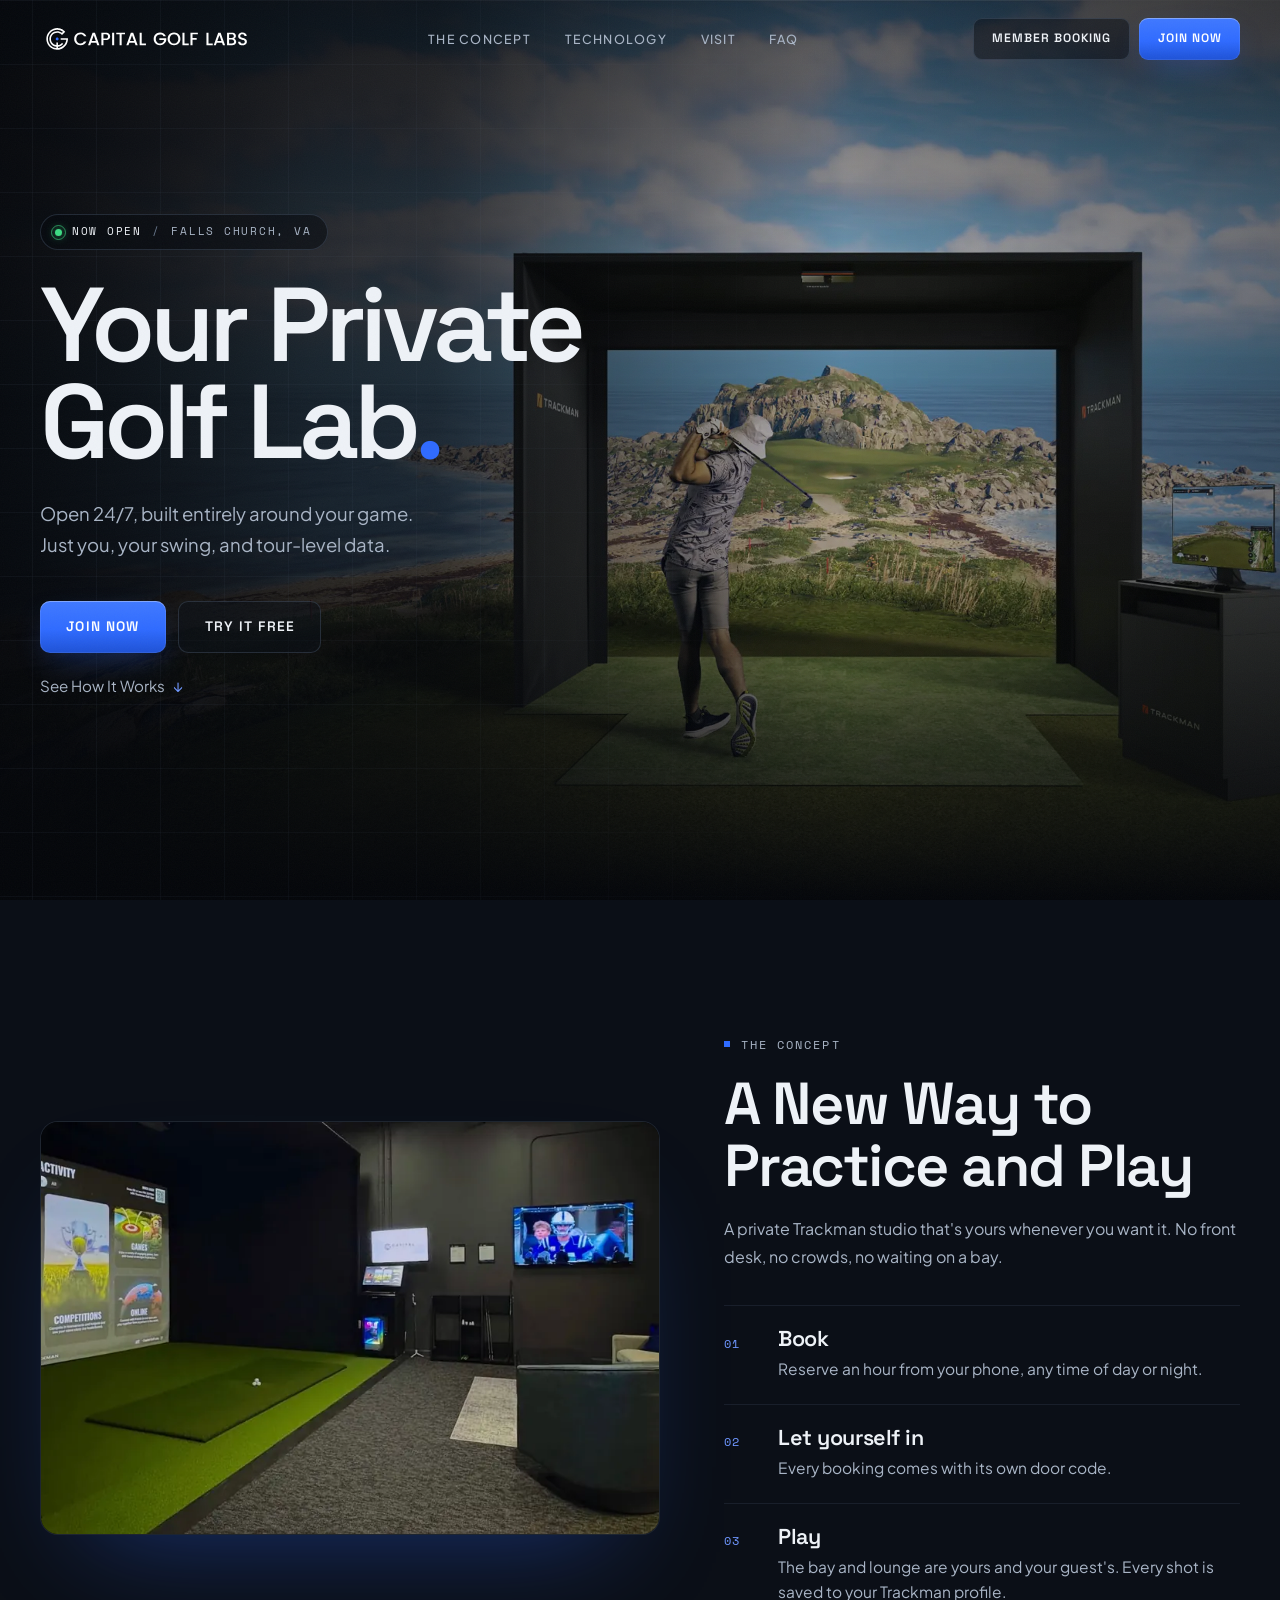
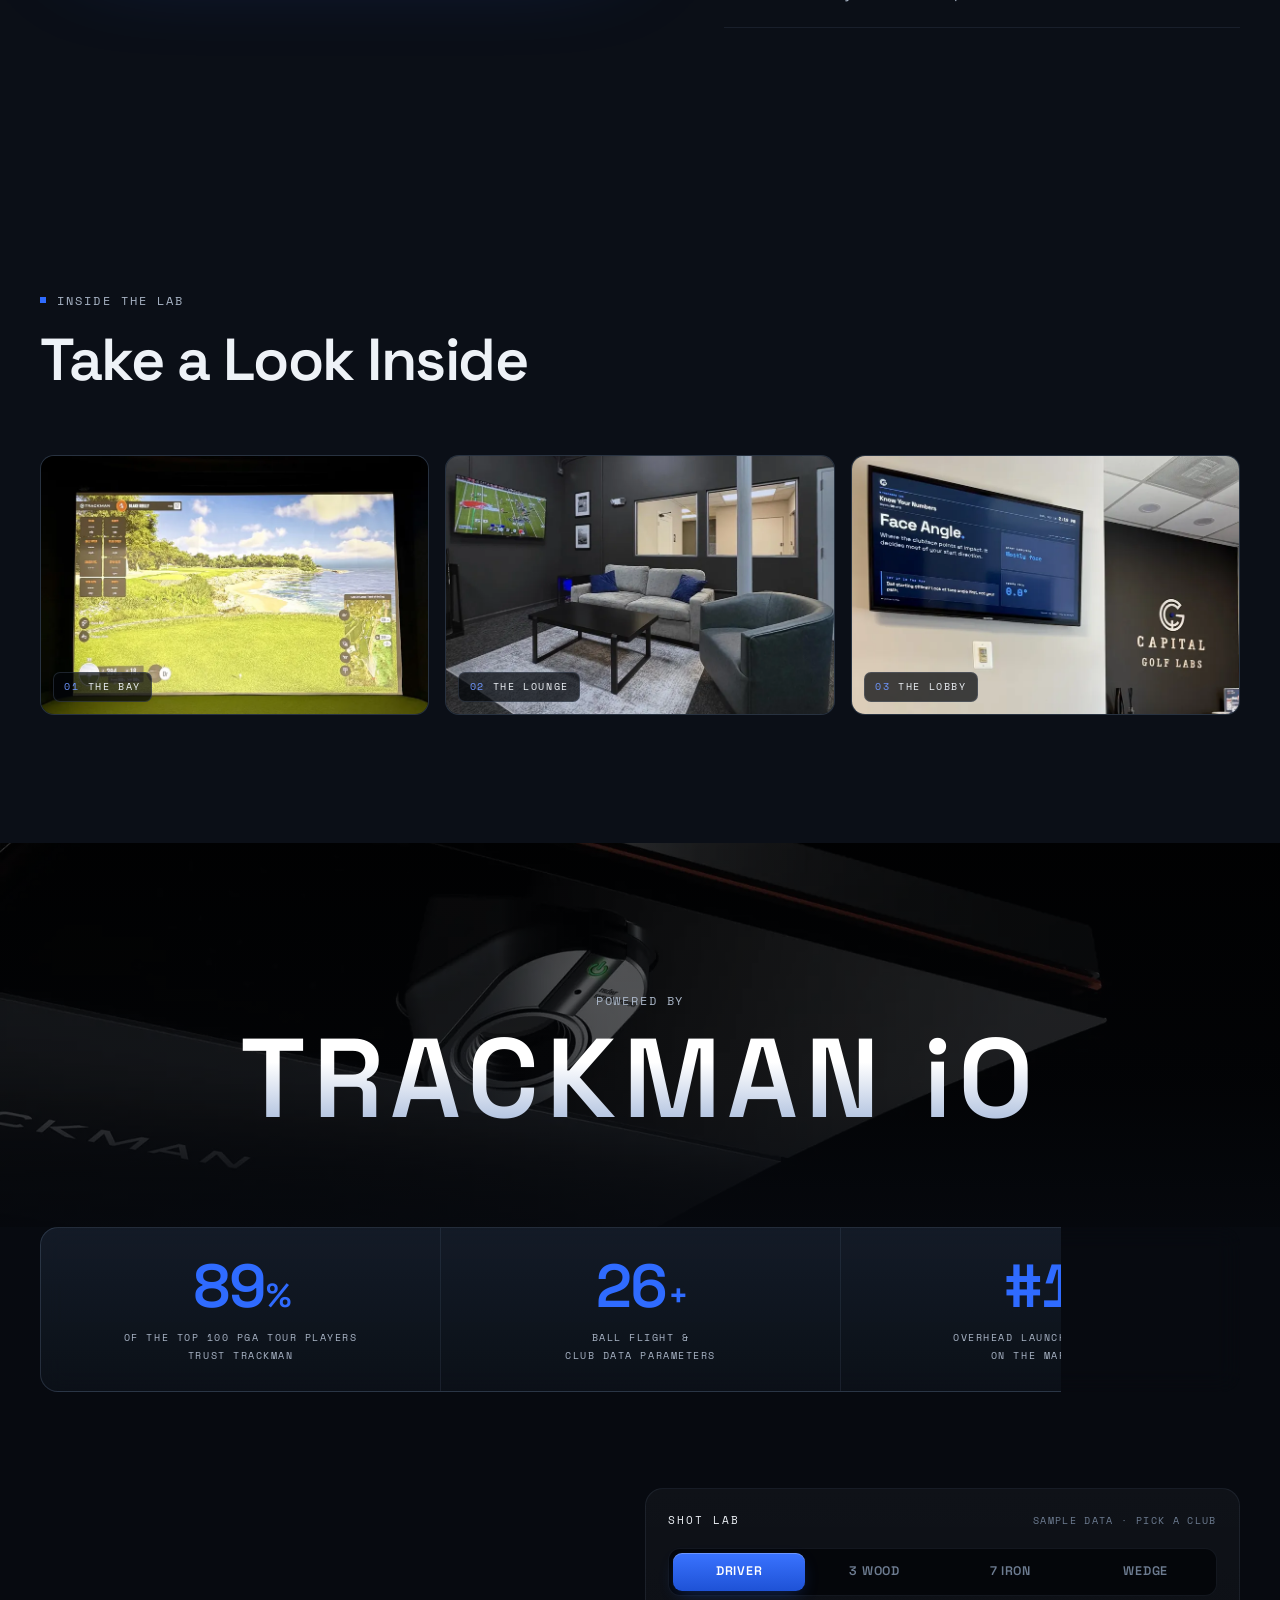
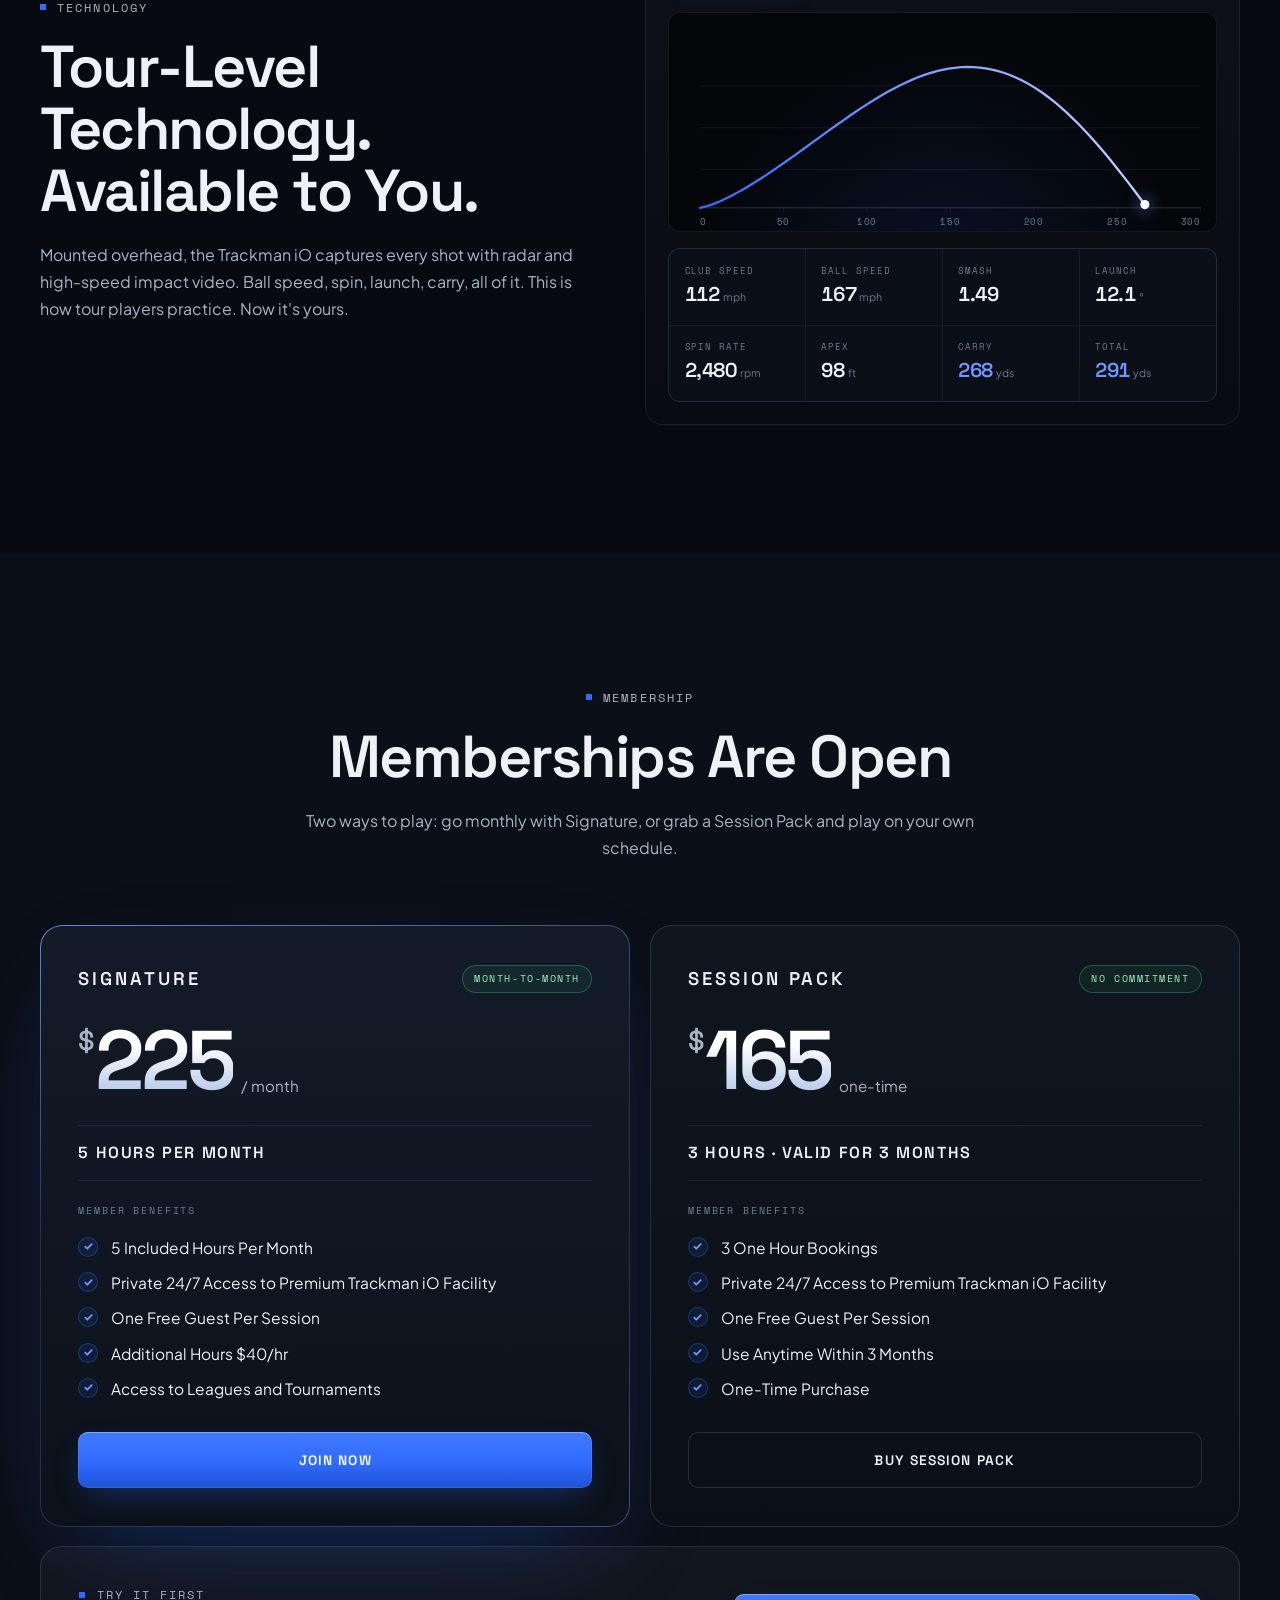
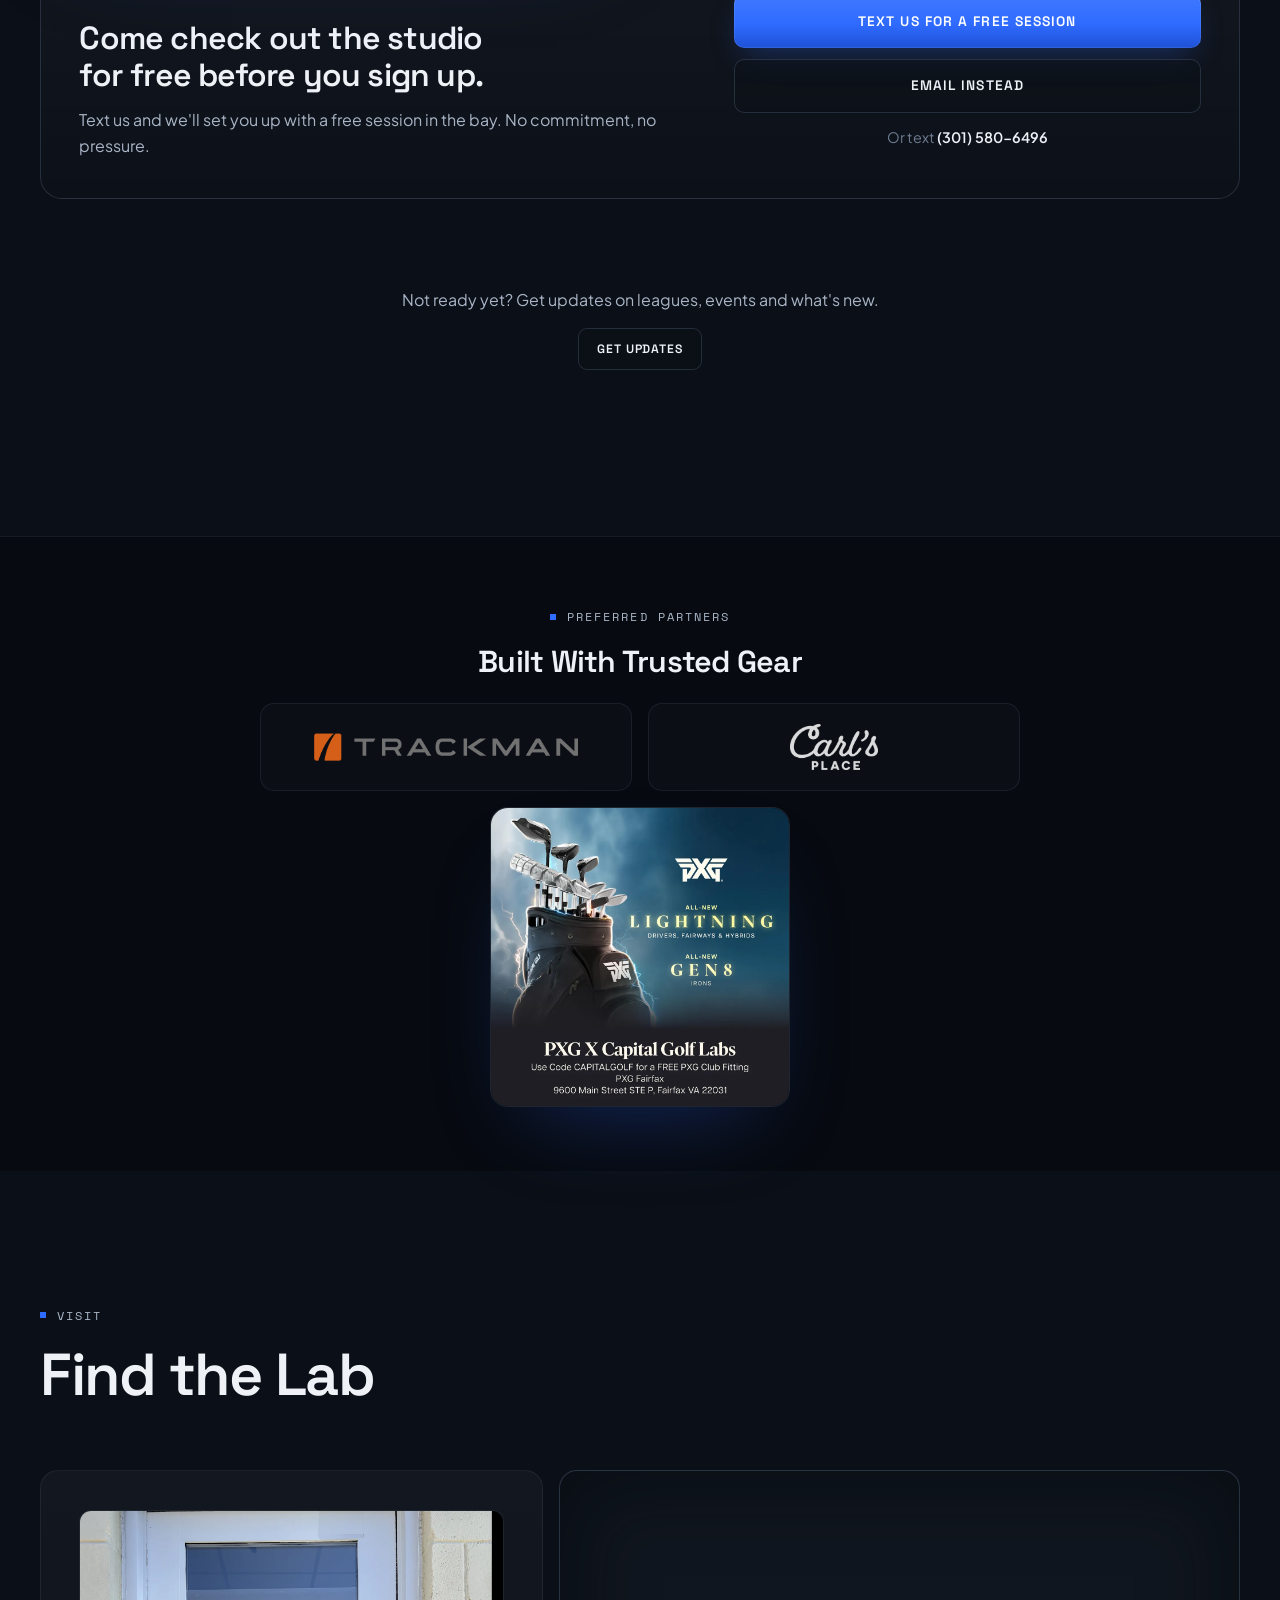
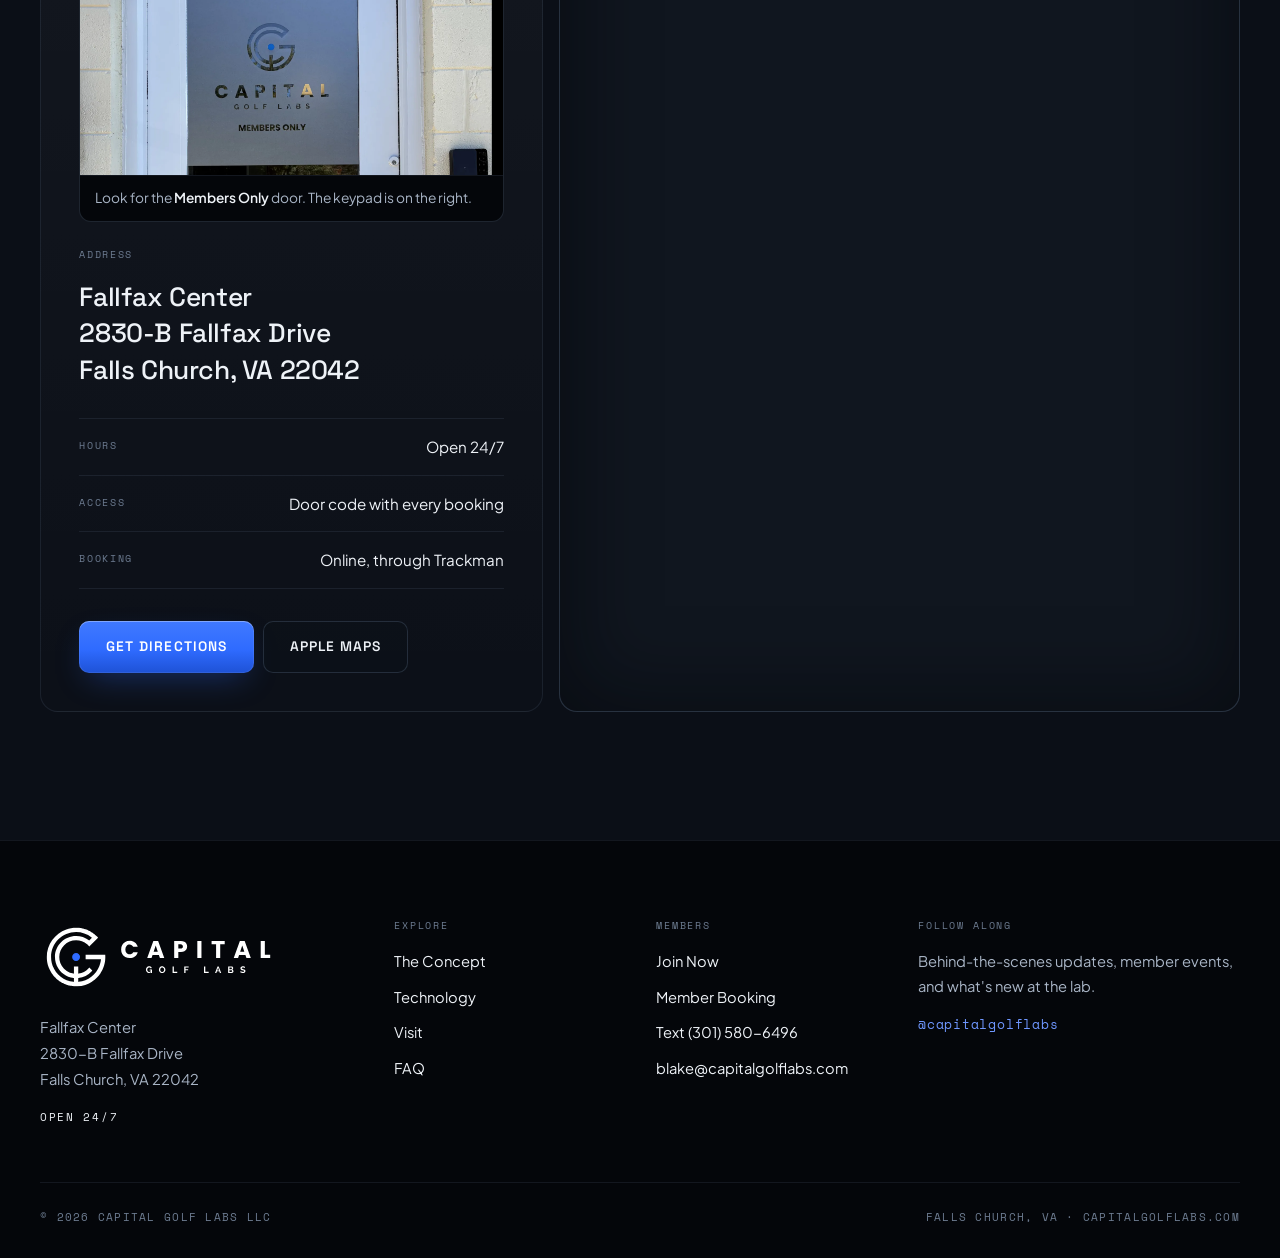
==== commit 7f7eef18: "Faster pages, merged Concept section, instant hash landings - Speed: hero image no longer downloads " ====
--- a/index.html
+++ b/index.html
@@ -12,22 +12,28 @@
     <meta name="theme-color" content="#04060a">
     <meta name="description" content="A private, 24/7 Trackman golf studio in Falls Church, VA. No crowds, no distractions — just you, your swing, and tour-level data. Now open.">
     <title>Capital Golf Labs | Private 24/7 Trackman Golf Studio — Falls Church, VA</title>
-    <script>document.documentElement.classList.add('js');</script>
+    <script>document.documentElement.classList.add('js'); if (location.hash) document.documentElement.classList.add('landing');</script>
     <link rel="preconnect" href="https://fonts.googleapis.com">
     <link rel="preconnect" href="https://fonts.gstatic.com" crossorigin>
-    <link href="https://fonts.googleapis.com/css2?family=Plus+Jakarta+Sans:ital,wght@0,300;0,400;0,500;0,600;0,700;1,400&family=Space+Grotesk:wght@400;500;600;700&family=Space+Mono:wght@400;700&display=swap" rel="stylesheet">
-    <link rel="preload" as="image" href="static/img/hero-trackman.jpg">
-    <link rel="stylesheet" href="static/css/style.css?v=202611061523">
+    <link rel="stylesheet" href="https://fonts.googleapis.com/css2?family=Plus+Jakarta+Sans:wght@400;500;600;700&amp;family=Space+Grotesk:wght@400;500;600;700&amp;family=Space+Mono:wght@400;700&amp;display=swap" media="print" onload="this.media='all'">
+    <noscript><link rel="stylesheet" href="https://fonts.googleapis.com/css2?family=Plus+Jakarta+Sans:wght@400;500;600;700&amp;family=Space+Grotesk:wght@400;500;600;700&amp;family=Space+Mono:wght@400;700&amp;display=swap"></noscript>
+    <link rel="preload" as="image" href="static/img/hero-trackman-1600.webp" type="image/webp" fetchpriority="high" media="(max-width: 959px)">
+    <link rel="preload" as="image" href="static/img/hero-trackman.webp" type="image/webp" fetchpriority="high" media="(min-width: 960px)">
+    <link rel="stylesheet" href="static/css/style.css?v=202611101200">
     <!-- Google tag (gtag.js) -->
-    <script async src="https://www.googletagmanager.com/gtag/js?id=G-GBLS1ZX0RX"></script>
     <script>
       window.dataLayer = window.dataLayer || [];
       function gtag(){dataLayer.push(arguments);}
       gtag('js', new Date());
       gtag('config', 'G-GBLS1ZX0RX');
+      // Load the GA library shortly after the page has loaded, once the browser is idle (keeps it off the critical path).
+      addEventListener('load', function () {
+        var go = function () { var s = document.createElement('script'); s.async = true; s.src = 'https://www.googletagmanager.com/gtag/js?id=G-GBLS1ZX0RX'; document.head.appendChild(s); };
+        setTimeout(function () { (window.requestIdleCallback || setTimeout)(go, { timeout: 2000 }); }, 1500);
+      });
     </script>
-    <script defer src="static/js/analytics.js?v=202611061523"></script>
-    <script defer src="static/js/site.js?v=202611061523"></script>
+    <script defer src="static/js/analytics.js?v=202611101200"></script>
+    <script defer src="static/js/site.js?v=202611101200"></script>
     <link rel="canonical" href="https://capitalgolflabs.com/">
     <meta property="og:type" content="website">
     <meta property="og:site_name" content="Capital Golf Labs">
@@ -42,7 +48,7 @@
     <meta name="twitter:description" content="A private, 24/7 Trackman golf studio in Falls Church, VA. No crowds, no distractions — just you, your swing, and tour-level data. Now open.">
     <meta name="twitter:image" content="https://capitalgolflabs.com/static/img/og-home.jpg">
     <script type="application/ld+json">
-    {
+{
       "@context": "https://schema.org",
       "@type": "SportsActivityLocation",
       "name": "Capital Golf Labs",
@@ -59,7 +65,18 @@
         "postalCode": "22042",
         "addressCountry": "US"
       },
-      "sameAs": ["https://www.instagram.com/capitalgolflabs"]
+      "sameAs": [
+        "https://www.instagram.com/capitalgolflabs",
+        "https://maps.google.com/?cid=12121307016776813387"
+      ],
+      "telephone": "+1-301-580-6496",
+      "priceRange": "$165–$225",
+      "geo": {
+        "@type": "GeoCoordinates",
+        "latitude": 38.875828,
+        "longitude": -77.2090625
+      },
+      "hasMap": "https://maps.google.com/?cid=12121307016776813387"
     }
     </script>
 </head>
@@ -108,6 +125,8 @@
     </div>
 </div>
 
+<main id="main">
+
 <!-- ===================== HERO ===================== -->
 <header class="hero">
     <div class="hero-media" role="img" aria-label="A golfer swinging in a Trackman simulator bay overlooking a seaside golf course"></div>
@@ -123,80 +142,46 @@
             </p>
             <div class="hero-ctas hero-in" style="--d:.44s">
                 <a href="join/#plans" class="btn btn-primary">Join Now<svg class="btn-arrow" viewBox="0 0 16 16" fill="none" stroke="currentColor" stroke-width="1.8" stroke-linecap="round" stroke-linejoin="round" aria-hidden="true"><path d="M3 8h10M9 4l4 4-4 4"/></svg></a>
-                <a href="#how" class="btn btn-ghost">See How It Works</a>
-            </div>
-            <a href="#try" class="hero-try hero-in" style="--d:.52s"><span>Not sure yet? <b>Try it free first</b></span><span class="hero-try-arrow" aria-hidden="true">&rarr;</span></a>
+                <a href="#try" class="btn btn-ghost">Try It Free</a>
+            </div>
+            <a href="#how" class="hero-more hero-in" style="--d:.52s">See How It Works<span aria-hidden="true">&darr;</span></a>
         </div>
     </div>
 
 </header>
 
-<!-- ===================== CONCEPT ===================== -->
+<!-- ===================== CONCEPT + HOW IT WORKS ===================== -->
 <section id="tech" class="section section--alt">
-    <div class="container">
-        <header class="section-head reveal">
-            <span class="eyebrow">The Concept</span>
-            <h2 class="h2">A New Way to Practice and Play</h2>
-            <p>A private Trackman studio that's yours whenever you want it. Book online, let yourself in, and spend the session dialing in your numbers or playing a round with a friend.</p>
-        </header>
-
-        <div class="concept-grid" data-stagger>
-            <article class="concept-card card reveal">
-                <div class="cc-top">
-                    <span class="cc-icon"><svg viewBox="0 0 24 24" fill="none" stroke="currentColor" stroke-width="1.5" stroke-linecap="round" aria-hidden="true"><circle cx="12" cy="12" r="8.5"/><circle cx="12" cy="12" r="4.5"/><circle cx="12" cy="12" r="1" fill="currentColor"/><path d="M12 1.5v3M12 19.5v3M1.5 12h3M19.5 12h3"/></svg></span>
-                </div>
-                <h3>Tour-Level Technology</h3>
-                <p><strong>Trackman iO</strong>, the launch monitor trusted by tour pros, captures every detail of every shot.</p>
-            </article>
-
-            <article class="concept-card card reveal">
-                <div class="cc-top">
-                    <span class="cc-icon"><svg viewBox="0 0 24 24" fill="none" stroke="currentColor" stroke-width="1.5" stroke-linecap="round" stroke-linejoin="round" aria-hidden="true"><rect x="5" y="2.5" width="14" height="19" rx="3"/><circle cx="9" cy="8" r=".9" fill="currentColor"/><circle cx="12" cy="8" r=".9" fill="currentColor"/><circle cx="15" cy="8" r=".9" fill="currentColor"/><circle cx="9" cy="11.5" r=".9" fill="currentColor"/><circle cx="12" cy="11.5" r=".9" fill="currentColor"/><circle cx="15" cy="11.5" r=".9" fill="currentColor"/><circle cx="9" cy="15" r=".9" fill="currentColor"/><circle cx="12" cy="15" r=".9" fill="currentColor"/><circle cx="15" cy="15" r=".9" fill="currentColor"/><path d="M10 18.5h4"/></svg></span>
-                </div>
-                <h3>24/7 Keyless Access</h3>
-                <p>Book from your phone and let yourself in with your door code. No staff, no lines.</p>
-            </article>
-
-            <article class="concept-card card reveal">
-                <div class="cc-top">
-                    <span class="cc-icon"><svg viewBox="0 0 24 24" fill="none" stroke="currentColor" stroke-width="1.5" stroke-linecap="round" stroke-linejoin="round" aria-hidden="true"><path d="M12 2.5l7.5 3v6c0 4.8-3.2 8.3-7.5 10-4.3-1.7-7.5-5.2-7.5-10v-6l7.5-3z"/><path d="M8.8 12.2l2.2 2.2 4.3-4.4"/></svg></span>
-                </div>
-                <h3>Private by Design</h3>
-                <p>The bay and lounge are all yours for your session, just you and your guest. No crowds, no distractions, total privacy.</p>
-            </article>
-        </div>
-    </div>
-</section>
-
-<!-- ===================== HOW IT WORKS ===================== -->
-<section id="how" class="section">
-    <div class="container">
-        <header class="section-head section-head--center reveal">
-            <span class="eyebrow">How It Works</span>
-            <h2 class="h2">From Your Phone to Your First Shot</h2>
-            <p>No front desk, no check-in, no waiting. Three steps and the bay is yours.</p>
-        </header>
-
-        <ol class="timeline" data-stagger>
-            <li class="tl-step reveal">
-                <span class="tl-node"><svg viewBox="0 0 24 24" fill="none" stroke="currentColor" stroke-width="1.5" stroke-linecap="round" stroke-linejoin="round" aria-hidden="true"><rect x="7" y="2" width="10" height="20" rx="2.5"/><line x1="11" y1="18" x2="13" y2="18"/></svg></span>
-                <span class="tl-num">Step 01</span>
-                <h3>Book From Your Phone</h3>
-                <p>Reserve a bay 24/7 in one-hour blocks. Pick your time — it's yours.</p>
-            </li>
-            <li class="tl-step reveal">
-                <span class="tl-node"><svg viewBox="0 0 24 24" fill="none" stroke="currentColor" stroke-width="1.5" stroke-linecap="round" stroke-linejoin="round" aria-hidden="true"><rect x="4" y="10" width="16" height="11" rx="2"/><path d="M8 10V7a4 4 0 0 1 8 0"/><circle cx="12" cy="15.5" r="1.3"/></svg></span>
-                <span class="tl-num">Step 02</span>
-                <h3>Unlock at the Door</h3>
-                <p>Every booking gets its own door code. Walk up, enter it, and you're in. No keys, no staff, no line.</p>
-            </li>
-            <li class="tl-step reveal">
-                <span class="tl-node"><svg viewBox="0 0 24 24" fill="none" stroke="currentColor" stroke-width="1.5" stroke-linecap="round" stroke-linejoin="round" aria-hidden="true"><path d="M3 3v18h18"/><path d="M7 15l3-4 3 2 4-6"/></svg></span>
-                <span class="tl-num">Step 03</span>
-                <h3>Hit &amp; Review Your Data</h3>
-                <p>Warm up, play a course, or grind your numbers — every shot saved to your Trackman profile.</p>
-            </li>
-        </ol>
+    <div class="container concept">
+        <figure class="concept-photo reveal">
+            <picture>
+                <source type="image/webp" srcset="static/img/inside/studio-800.webp 800w, static/img/inside/studio.webp 1200w" sizes="(max-width: 959px) 92vw, 620px">
+                <img src="static/img/inside/studio.jpg" alt="The studio: the hitting mat and impact screen on the left, the touchscreen station, and the lounge seating and TV on the right" loading="lazy" width="1200" height="800">
+            </picture>
+        </figure>
+
+        <div class="concept-body" id="how">
+            <header class="section-head reveal">
+                <span class="eyebrow">The Concept</span>
+                <h2 class="h2">A New Way to Practice and Play</h2>
+                <p>A private Trackman studio that's yours whenever you want it. No front desk, no crowds, no waiting on a bay.</p>
+            </header>
+
+            <ol class="concept-steps" data-stagger>
+                <li class="reveal">
+                    <span class="mono">01</span>
+                    <div><h3>Book</h3><p>Reserve an hour from your phone, any time of day or night.</p></div>
+                </li>
+                <li class="reveal">
+                    <span class="mono">02</span>
+                    <div><h3>Let yourself in</h3><p>Every booking comes with its own door code.</p></div>
+                </li>
+                <li class="reveal">
+                    <span class="mono">03</span>
+                    <div><h3>Play</h3><p>The bay and lounge are yours and your guest's. Every shot is saved to your Trackman profile.</p></div>
+                </li>
+            </ol>
+        </div>
     </div>
 </section>
 
@@ -216,21 +201,21 @@
         <div class="in-track reveal" id="inside-track" tabindex="0" aria-label="Photos of the studio">
             <figure class="in-card">
                 <picture>
-                    <source srcset="static/img/inside/studio.webp" type="image/webp">
-                    <img src="static/img/inside/studio.jpg" alt="The Trackman bay with the hitting mat, impact screen, touchscreen station and lounge seating" loading="lazy" width="1200" height="800">
+                    <source type="image/webp" srcset="static/img/inside/screen-800.webp 800w, static/img/inside/screen.webp 1200w" sizes="(max-width: 859px) 86vw, 390px">
+                    <img src="static/img/inside/screen.jpg" alt="Standing on the hitting mat, facing the impact screen with a Trackman course on it" loading="lazy" width="1200" height="800">
                 </picture>
                 <figcaption><span class="mono">01</span>The Bay</figcaption>
             </figure>
             <figure class="in-card">
                 <picture>
-                    <source srcset="static/img/inside/lounge.webp" type="image/webp">
+                    <source type="image/webp" srcset="static/img/inside/lounge-800.webp 800w, static/img/inside/lounge.webp 1200w" sizes="(max-width: 859px) 86vw, 390px">
                     <img src="static/img/inside/lounge.jpg" alt="The lounge: sofa, armchair, coffee table and a TV" loading="lazy" width="1200" height="800">
                 </picture>
                 <figcaption><span class="mono">02</span>The Lounge</figcaption>
             </figure>
             <figure class="in-card">
                 <picture>
-                    <source srcset="static/img/inside/lobby.webp" type="image/webp">
+                    <source type="image/webp" srcset="static/img/inside/lobby-800.webp 800w, static/img/inside/lobby.webp 1200w" sizes="(max-width: 859px) 86vw, 390px">
                     <img src="static/img/inside/lobby.jpg" alt="The lobby with the Capital Golf Labs logo wall and the scoreboard TV" loading="lazy" width="1200" height="800">
                 </picture>
                 <figcaption><span class="mono">03</span>The Lobby</figcaption>
@@ -243,7 +228,10 @@
 <!-- ===================== TECHNOLOGY ===================== -->
 <section id="trackman" class="tech">
     <div class="tech-banner">
-        <img src="static/img/Trackman_iO_Side.jpg" alt="Trackman iO overhead camera detail" loading="lazy">
+        <picture>
+            <source type="image/webp" srcset="static/img/Trackman_iO_Side-800.webp 800w, static/img/Trackman_iO_Side.webp 1600w" sizes="100vw">
+            <img src="static/img/Trackman_iO_Side.jpg" alt="Trackman iO overhead camera detail" loading="lazy" width="1920" height="1080">
+        </picture>
         <div class="tech-banner-overlay">
             <span class="mono">Powered By</span>
             <span class="tech-wordmark text-grad">TRACKMAN iO</span>
@@ -387,8 +375,8 @@
                 <div class="plan-benefits-label">Member Benefits</div>
                 <ul class="plan-list">
                     <li><span class="check"><svg viewBox="0 0 12 12" fill="none" stroke="currentColor" stroke-width="2" stroke-linecap="round" stroke-linejoin="round"><path d="M2.5 6.2l2.2 2.2 4.8-4.9"/></svg></span>3 One Hour Bookings</li>
-                    <li><span class="check"><svg viewBox="0 0 12 12" fill="none" stroke="currentColor" stroke-width="2" stroke-linecap="round" stroke-linejoin="round"><path d="M2.5 6.2l2.2 2.2 4.8-4.9"/></svg></span>Private 24/7 Access to Premium Trackman iO Facility</li>
-                    <li><span class="check"><svg viewBox="0 0 12 12" fill="none" stroke="currentColor" stroke-width="2" stroke-linecap="round" stroke-linejoin="round"><path d="M2.5 6.2l2.2 2.2 4.8-4.9"/></svg></span>One Free Guest Per Session</li>
+                    <li class="plan-shared"><span class="check"><svg viewBox="0 0 12 12" fill="none" stroke="currentColor" stroke-width="2" stroke-linecap="round" stroke-linejoin="round"><path d="M2.5 6.2l2.2 2.2 4.8-4.9"/></svg></span>Private 24/7 Access to Premium Trackman iO Facility</li>
+                    <li class="plan-shared"><span class="check"><svg viewBox="0 0 12 12" fill="none" stroke="currentColor" stroke-width="2" stroke-linecap="round" stroke-linejoin="round"><path d="M2.5 6.2l2.2 2.2 4.8-4.9"/></svg></span>One Free Guest Per Session</li>
                     <li><span class="check"><svg viewBox="0 0 12 12" fill="none" stroke="currentColor" stroke-width="2" stroke-linecap="round" stroke-linejoin="round"><path d="M2.5 6.2l2.2 2.2 4.8-4.9"/></svg></span>Use Anytime Within 3 Months</li>
                     <li><span class="check"><svg viewBox="0 0 12 12" fill="none" stroke="currentColor" stroke-width="2" stroke-linecap="round" stroke-linejoin="round"><path d="M2.5 6.2l2.2 2.2 4.8-4.9"/></svg></span>One-Time Purchase</li>
                 </ul>
@@ -462,12 +450,11 @@
 </section>
 
 <!-- ===================== PARTNERS ===================== -->
-<section class="section section--line">
+<section class="section section--line partners">
     <div class="container">
         <header class="section-head section-head--center reveal">
             <span class="eyebrow">Preferred Partners</span>
             <h2 class="h2">Built With Trusted&nbsp;Gear</h2>
-            <p>From the technology in every bay to the clubs in your hands, we only use equipment we trust.</p>
         </header>
         <div class="partner-row reveal">
             <div class="partner-cell" aria-label="Trackman">
@@ -522,6 +509,8 @@
     </div>
 </section>
 
+</main>
+
 <!-- ===================== FOOTER ===================== -->
 <footer class="footer">
     <div class="container">
@@ -532,17 +521,16 @@
                 <span class="footer-hours">Open 24/7</span>
             </div>
             <div class="footer-col">
-                <h4>Explore</h4>
+                <h3>Explore</h3>
                 <ul>
                     <li><a href="#tech">The Concept</a></li>
-                    <li><a href="#how">How It Works</a></li>
                     <li><a href="#trackman">Technology</a></li>
                     <li><a href="#visit">Visit</a></li>
                     <li><a href="faq.html">FAQ</a></li>
                 </ul>
             </div>
             <div class="footer-col">
-                <h4>Members</h4>
+                <h3>Members</h3>
                 <ul>
                     <li><a href="join/#plans">Join Now</a></li>
                     <li><a href="https://booking.trackmangolf.com/venues/falls-church/booking/falls-church-simulator" target="_blank" rel="noopener">Member Booking</a></li>
@@ -551,7 +539,7 @@
                 </ul>
             </div>
             <div class="footer-col">
-                <h4>Follow Along</h4>
+                <h3>Follow Along</h3>
                 <p>Behind-the-scenes updates, member events, and what's new at the lab.</p>
                 <a href="https://instagram.com/capitalgolflabs" target="_blank" rel="noopener" class="footer-insta">@capitalgolflabs</a>
             </div>
@@ -565,6 +553,7 @@
 
 <!-- Sticky mobile CTA -->
 <div class="mobile-sticky-cta" id="mobileStickyCta">
+    <a href="#try" class="btn btn-ghost">Try It Free</a>
     <a href="join/#plans" class="btn btn-primary">Join Now</a>
 </div>
 
--- a/static/css/style.css
+++ b/static/css/style.css
@@ -2,12 +2,6 @@
    CAPITAL GOLF LABS — style.css
    v3 "Lab" — precision-instrument look: ink, signal blue, hairlines, data.
    ========================================================= */
-
-@property --ang {
-    syntax: '<angle>';
-    initial-value: 0deg;
-    inherits: false;
-}
 
 :root {
     /* Ink (backgrounds, darkest → lightest) */
@@ -268,10 +262,8 @@
 
 .btn-ghost {
     color: var(--text);
-    background: rgba(255, 255, 255, 0.03);
+    background: rgba(12, 17, 25, 0.55);
     box-shadow: inset 0 0 0 1px var(--line-2);
-    -webkit-backdrop-filter: blur(10px);
-            backdrop-filter: blur(10px);
 }
 .btn-ghost:hover {
     background: rgba(111, 151, 255, 0.08);
@@ -461,10 +453,7 @@
     z-index: -3;
     background: url('../img/hero-trackman.jpg') 70% center / cover no-repeat;
     background-image: image-set(url('../img/hero-trackman.webp') type('image/webp'), url('../img/hero-trackman.jpg') type('image/jpeg'));
-    transform: scale(1.08);
-    animation: hero-settle 2.6s var(--ease) forwards;
-}
-@keyframes hero-settle { to { transform: scale(1); } }
+}
 
 .hero::before {
     content: '';
@@ -526,72 +515,41 @@
 /* Load-in for hero content */
 .js .hero-in {
     opacity: 0;
-    transform: translateY(22px);
-    filter: blur(6px);
-    animation: hero-in 1s var(--ease) forwards;
+    transform: translateY(16px);
+    animation: hero-in 0.7s var(--ease) forwards;
     animation-delay: var(--d, 0s);
 }
-@keyframes hero-in { to { opacity: 1; transform: none; filter: none; } }
+@keyframes hero-in { to { opacity: 1; transform: none; } }
 
 /* Scroll cue */
 
 /* =========================================================
    CONCEPT
    ========================================================= */
-.concept-grid { display: grid; gap: 1rem; grid-template-columns: 1fr; }
-.concept-card {
-    display: flex;
-    flex-direction: column;
-    padding: 1.9rem 1.8rem 2rem;
-}
-.cc-top { display: flex; align-items: center; justify-content: space-between; }
-.cc-icon {
-    width: 50px;
-    height: 50px;
-    display: grid;
-    place-items: center;
-    border-radius: 13px;
-    background: var(--blue-soft);
-    border: 1px solid rgba(47, 107, 255, 0.28);
-    color: var(--blue-hi);
-}
-.cc-icon svg { width: 22px; height: 22px; }
-.concept-card h3 { margin-top: 1.6rem; font-size: 1.4rem; letter-spacing: -0.02em; }
-.concept-card p { margin-top: 0.7rem; color: var(--text-2); font-size: 0.98rem; }
-.concept-card strong { color: var(--text); font-weight: 600; }
-
-/* =========================================================
-   HOW IT WORKS — timeline
-   ========================================================= */
-.timeline { position: relative; display: grid; gap: 2.6rem; }
-.timeline::before {
-    content: '';
-    position: absolute;
-    left: 27px;
-    top: 10px;
-    bottom: 10px;
-    width: 1px;
-    background: linear-gradient(180deg, var(--line-2), var(--blue), var(--line-2));
-}
-.tl-step { position: relative; padding-left: 84px; }
-.tl-node {
-    position: absolute;
-    left: 0;
-    top: 0;
-    width: 56px;
-    height: 56px;
-    display: grid;
-    place-items: center;
-    border-radius: 50%;
+/* Photo of the bay beside the pitch and the three steps */
+.concept { display: grid; gap: 2.2rem; }
+.concept-photo {
+    position: relative;
+    overflow: hidden;
+    border-radius: var(--radius);
     border: 1px solid var(--line-2);
-    background: var(--ink-3);
-    color: var(--blue-hi);
-    box-shadow: 0 0 0 7px var(--sec-bg, var(--ink-1)), 0 0 24px -6px var(--blue-glow);
-}
-.tl-node svg { width: 22px; height: 22px; }
-.tl-num { font-family: var(--f-mono); font-size: 0.66rem; letter-spacing: 0.18em; text-transform: uppercase; color: var(--blue-hi); }
-.tl-step h3 { margin: 0.55rem 0 0.6rem; font-size: 1.3rem; letter-spacing: -0.02em; }
-.tl-step p { color: var(--text-2); font-size: 0.97rem; max-width: 340px; }
+    background: var(--ink-0);
+    box-shadow: 0 50px 110px -50px rgba(47, 107, 255, 0.4);
+}
+.concept-photo img { width: 100%; }
+.concept-body .section-head { margin-bottom: 1.6rem; }
+.concept-steps { list-style: none; }
+.concept-steps li { display: grid; grid-template-columns: 2.6rem 1fr; padding: 1.15rem 0; border-top: 1px solid var(--line); }
+.concept-steps li:last-child { border-bottom: 1px solid var(--line); }
+.concept-steps .mono { padding-top: 0.32rem; font-size: 0.72rem; letter-spacing: 0.1em; color: var(--blue-hi); }
+.concept-steps h3 { font-size: 1.2rem; letter-spacing: -0.02em; }
+.concept-steps p { margin-top: 0.3rem; font-size: 0.97rem; color: var(--text-2); }
+@media (min-width: 960px) {
+    .concept { grid-template-columns: minmax(0, 1.2fr) minmax(0, 1fr); gap: clamp(2.5rem, 5vw, 4.5rem); align-items: center; }
+    .concept-body .section-head { margin-bottom: 2.2rem; }
+    .concept-steps li { grid-template-columns: 3.4rem 1fr; padding: 1.4rem 0; }
+    .concept-steps h3 { font-size: 1.35rem; }
+}
 
 /* =========================================================
    INSIDE THE LAB — compact photo carousel
@@ -642,25 +600,17 @@
 .in-dots i { width: 6px; height: 6px; border-radius: 50%; background: var(--line-3); transition: background 0.3s, width 0.3s; }
 .in-dots i.on { width: 18px; border-radius: 3px; background: var(--blue); }
 
-.hero-try {
+.hero-more {
     display: inline-flex;
     align-items: center;
-    gap: 0.75rem;
-    margin-top: 1.4rem;
-    padding: 0.8rem 1.25rem;
-    border-radius: 999px;
-    border: 1px solid rgba(111, 151, 255, 0.4);
-    background: rgba(47, 107, 255, 0.12);
-    -webkit-backdrop-filter: blur(10px);
-            backdrop-filter: blur(10px);
-    font-size: 1.05rem;
+    gap: 0.5rem;
+    margin-top: 1.3rem;
+    font-size: 0.95rem;
     color: var(--text-2);
-    transition: background 0.25s, border-color 0.25s, color 0.25s;
-}
-.hero-try b { color: var(--text); font-weight: 600; }
-.hero-try-arrow { color: var(--blue-hi); transition: transform 0.25s var(--ease); }
-.hero-try:hover { background: rgba(47, 107, 255, 0.2); border-color: var(--blue-hi); color: var(--text); }
-.hero-try:hover .hero-try-arrow { transform: translateX(3px); }
+    transition: color 0.25s;
+}
+.hero-more span { color: var(--blue-hi); }
+.hero-more:hover { color: var(--text); }
 .mobile-try { display: block; text-align: center; padding-top: 0.4rem; color: var(--blue-hi); font-weight: 600; }
 .join-try a { font-weight: 700; }
 
@@ -865,7 +815,7 @@
     background: linear-gradient(180deg, #131b28 0%, #0c121b 100%);
     box-shadow: inset 0 0 0 1px var(--line-2), 0 40px 100px -40px rgba(47, 107, 255, 0.35);
 }
-/* Light that travels around the card's edge */
+/* Highlighted edge on the featured card */
 .plan::before {
     content: '';
     position: absolute;
@@ -873,13 +823,11 @@
     z-index: -1;
     padding: 1px;
     border-radius: inherit;
-    background: conic-gradient(from var(--ang), transparent 0deg, transparent 220deg, rgba(111, 151, 255, 0.95) 300deg, transparent 360deg);
+    background: linear-gradient(160deg, rgba(111, 151, 255, 0.85), rgba(111, 151, 255, 0) 38%, rgba(111, 151, 255, 0) 70%, rgba(111, 151, 255, 0.35));
     -webkit-mask: linear-gradient(#000 0 0) content-box, linear-gradient(#000 0 0);
     -webkit-mask-composite: xor;
             mask-composite: exclude;
-    animation: orbit 7s linear infinite;
-}
-@keyframes orbit { to { --ang: 360deg; } }
+}
 .plan > * { position: relative; }
 /* Second plan: same layout, quieter (no travelling edge light) */
 .plan--alt { background: linear-gradient(180deg, #10161f 0%, #0b1017 100%); box-shadow: inset 0 0 0 1px var(--line-2); }
@@ -1103,6 +1051,15 @@
     box-shadow: 0 40px 90px -40px rgba(47, 107, 255, 0.35);
 }
 .partner-feature img { width: 100%; transition: transform 1s var(--ease); }
+/* Partners is a supporting section: keep it compact */
+.partners { padding-block: clamp(2.75rem, 5vw, 4rem); }
+.partners .section-head { margin-bottom: 1.6rem; }
+.partners .h2 { font-size: clamp(1.45rem, 2.4vw, 1.9rem); }
+.partners .container { max-width: 760px; }
+.partners .partner-cell { height: 88px; padding: 1rem; }
+.partners .partner-cell img { max-height: 28px; }
+.partners .partner-cell--carls img { max-height: 46px; }
+.partners .partner-feature { width: min(300px, 100%); margin-top: 1rem; }
 .partner-feature:hover img { transform: scale(1.02); }
 
 /* =========================================================
@@ -1275,7 +1232,7 @@
 .footer-brand address { margin-top: 1.4rem; font-style: normal; line-height: 1.75; color: var(--text-2); }
 .footer-hours { display: block; margin-top: 1rem; font-family: var(--f-mono); font-size: 0.66rem; letter-spacing: 0.16em; text-transform: uppercase; color: var(--text); }
 
-.footer-col h4 {
+.footer-col h3 {
     margin-bottom: 1.1rem;
     font-family: var(--f-mono);
     font-size: 0.64rem;
@@ -1447,19 +1404,21 @@
     transition: transform 0.45s var(--ease);
 }
 .mobile-sticky-cta.visible { transform: none; }
-.mobile-sticky-cta .btn { width: 100%; }
+.mobile-sticky-cta .btn { flex: 1 1 0; padding: 0 0.6rem; }
 
 /* =========================================================
    SCROLL REVEAL
    ========================================================= */
 .js .reveal {
     opacity: 0;
-    transform: translateY(26px);
-    filter: blur(5px);
-    transition: opacity 0.9s var(--ease), transform 0.9s var(--ease), filter 0.9s var(--ease);
+    transform: translateY(20px);
+    transition: opacity 0.8s var(--ease), transform 0.8s var(--ease);
     transition-delay: var(--d, 0s);
 }
-.js .reveal.in { opacity: 1; transform: none; filter: none; }
+.js .reveal.in { opacity: 1; transform: none; }
+/* Arriving on a #hash link: jump straight to the target, and show it without the fade-in */
+html.landing { scroll-behavior: auto; }
+.js .reveal.landed { transition: none; }
 
 /* =========================================================
    RESPONSIVE
@@ -1469,22 +1428,6 @@
 }
 
 @media (min-width: 860px) {
-    .concept-grid { grid-template-columns: repeat(3, 1fr); }
-
-    .timeline { grid-template-columns: repeat(3, 1fr); gap: 2rem; }
-    .timeline::before {
-        left: 16.66%;
-        right: 16.66%;
-        top: 27px;
-        bottom: auto;
-        width: auto;
-        height: 1px;
-        background: linear-gradient(90deg, var(--line-2), var(--blue), var(--line-2));
-    }
-    .tl-step { padding-left: 0; text-align: center; }
-    .tl-node { position: relative; margin: 0 auto 1.7rem; }
-    .tl-step p { margin-inline: auto; }
-
     .member-grid { grid-template-columns: 1fr 1fr; }
     .member-grid .try-card { display: grid; grid-template-columns: 1.3fr 1fr; column-gap: 3rem; align-items: center; }
     .member-grid .try-card .eyebrow, .member-grid .try-card h3, .member-grid .try-card p { grid-column: 1; }
@@ -1499,23 +1442,6 @@
     .join-proof-cards { grid-template-columns: 1fr 1fr; }
 }
 
-/* Phones & small tablets: concept cards become a swipe row instead of a tall stack */
-@media (max-width: 859px) {
-    .concept-grid {
-        grid-template-columns: none;
-        grid-auto-flow: column;
-        grid-auto-columns: 82%;
-        overflow-x: auto;
-        scroll-snap-type: x mandatory;
-        scrollbar-width: none;
-        margin-inline: calc(-1 * var(--gutter));
-        padding: 0 var(--gutter) 0.3rem;
-        scroll-padding-inline: var(--gutter);
-    }
-    .concept-grid::-webkit-scrollbar { display: none; }
-    .concept-card { scroll-snap-align: start; }
-}
-
 @media (min-width: 960px) {
     .nav-links, .nav-ctas { display: flex; }
     .hamburger, .mobile-menu { display: none; }
@@ -1534,7 +1460,9 @@
 }
 
 @media (max-width: 959px) {
-    .mobile-sticky-cta { display: block; }
+    .hero-media { background-image: image-set(url('../img/hero-trackman-1600.webp') type('image/webp'), url('../img/hero-trackman.jpg') type('image/jpeg')); }
+
+    .mobile-sticky-cta { display: flex; gap: 0.5rem; }
     .footer { padding-bottom: 6.5rem; }
 }
 
@@ -1558,13 +1486,18 @@
     .partner-cell { height: 96px; padding: 1rem; }
     #plans { scroll-margin-top: calc(var(--nav-h) + 0.4rem); }
     .plan-name { font-size: 1rem; letter-spacing: 0.12em; }
+    /* homepage plans, phones: tighter cards; the Session Pack lists only what differs (full list is on /join) */
+    #reserve .plan-shared { display: none; }
+    #reserve .plan-price { margin-top: 1.2rem; }
+    #reserve .plan-list { gap: 0.6rem; margin: 0.9rem 0 1.5rem; }
+    #reserve .try-card h3 { font-size: 1.35rem; }
+    #reserve .updates { margin-top: 1.4rem; padding: 1.2rem 0 0; }
     .plan-status { padding: 0.28rem 0.55rem; font-size: 0.55rem; letter-spacing: 0.12em; }
     .in-nav { display: none; }
     .in-track { grid-auto-columns: 86%; gap: 0.7rem; margin-inline: calc(-1 * var(--gutter)); padding-inline: var(--gutter); scroll-padding-inline: var(--gutter); }
     .in-dots { display: flex; }
-    .hero-try { display: flex; width: 100%; margin-top: 0.75rem; font-size: 0.98rem; }
-    .hero-try-arrow { margin-left: auto; }
-    .map-frame { min-height: 260px; }
+    .hero-more { display: flex; justify-content: center; margin-top: 1rem; }
+    .map-frame { display: none; }
     .visit-card { padding: 1.5rem; }
     .visit-list { margin: 1.3rem 0 1.5rem; }
     .visit-list li { padding: 0.75rem 0; }
@@ -1575,9 +1508,10 @@
     .rv-summary { padding: 1.2rem; }
     .rv-actions { width: 100%; flex-wrap: nowrap; }
     .rv-actions .btn { flex: 1 1 0; padding: 0 0.6rem; font-size: 0.66rem; letter-spacing: 0.05em; }
-    .concept-card { min-height: 0; padding: 1.6rem 1.5rem 1.7rem; }
-    .concept-card h3 { margin-top: 1.8rem; }
-    .section { padding-block: 3.75rem; }
+    .section { padding-block: 3.1rem; }
+    .partners { padding-block: 2.4rem; }
+    .partners .partner-cell { height: 68px; }
+    .partners .partner-feature { width: min(260px, 100%); }
     .tech-section { padding-top: 0; }
     .section-head { margin-bottom: 2rem; }
     .tech-banner { height: 220px; }
@@ -1587,14 +1521,17 @@
     .stat-label { margin-top: 0.55rem; font-size: 0.56rem; letter-spacing: 0.06em; line-height: 1.55; }
     .stat-label br { display: none; }
     .tech-grid { margin-top: 3rem; gap: 2.2rem; }
-    .timeline { gap: 2rem; }
     .partner-feature { width: min(300px, 100%); }
-    .footer { padding-top: 3rem; }
+    .footer { padding-top: 2.4rem; }
+    .footer-brand img { height: 52px; }
+    .footer-brand address { margin-top: 1rem; }
+    .footer-col:last-child p { display: none; }
+    .footer-col .footer-insta { margin-top: 0; }
     /* Bigger chart labels so they stay legible when the chart shrinks */
     .sl-chart .grid text { font-size: 17px; }
     .sl-chart .marker text { font-size: 19px; }
     .shotlab { padding: 1.1rem; }
-    .footer-top { grid-template-columns: 1fr 1fr; gap: 2.2rem 1.5rem; }
+    .footer-top { grid-template-columns: 1fr 1fr; gap: 1.6rem 1.5rem; }
     .footer-brand, .footer-col:last-child { grid-column: 1 / -1; }
 }
 
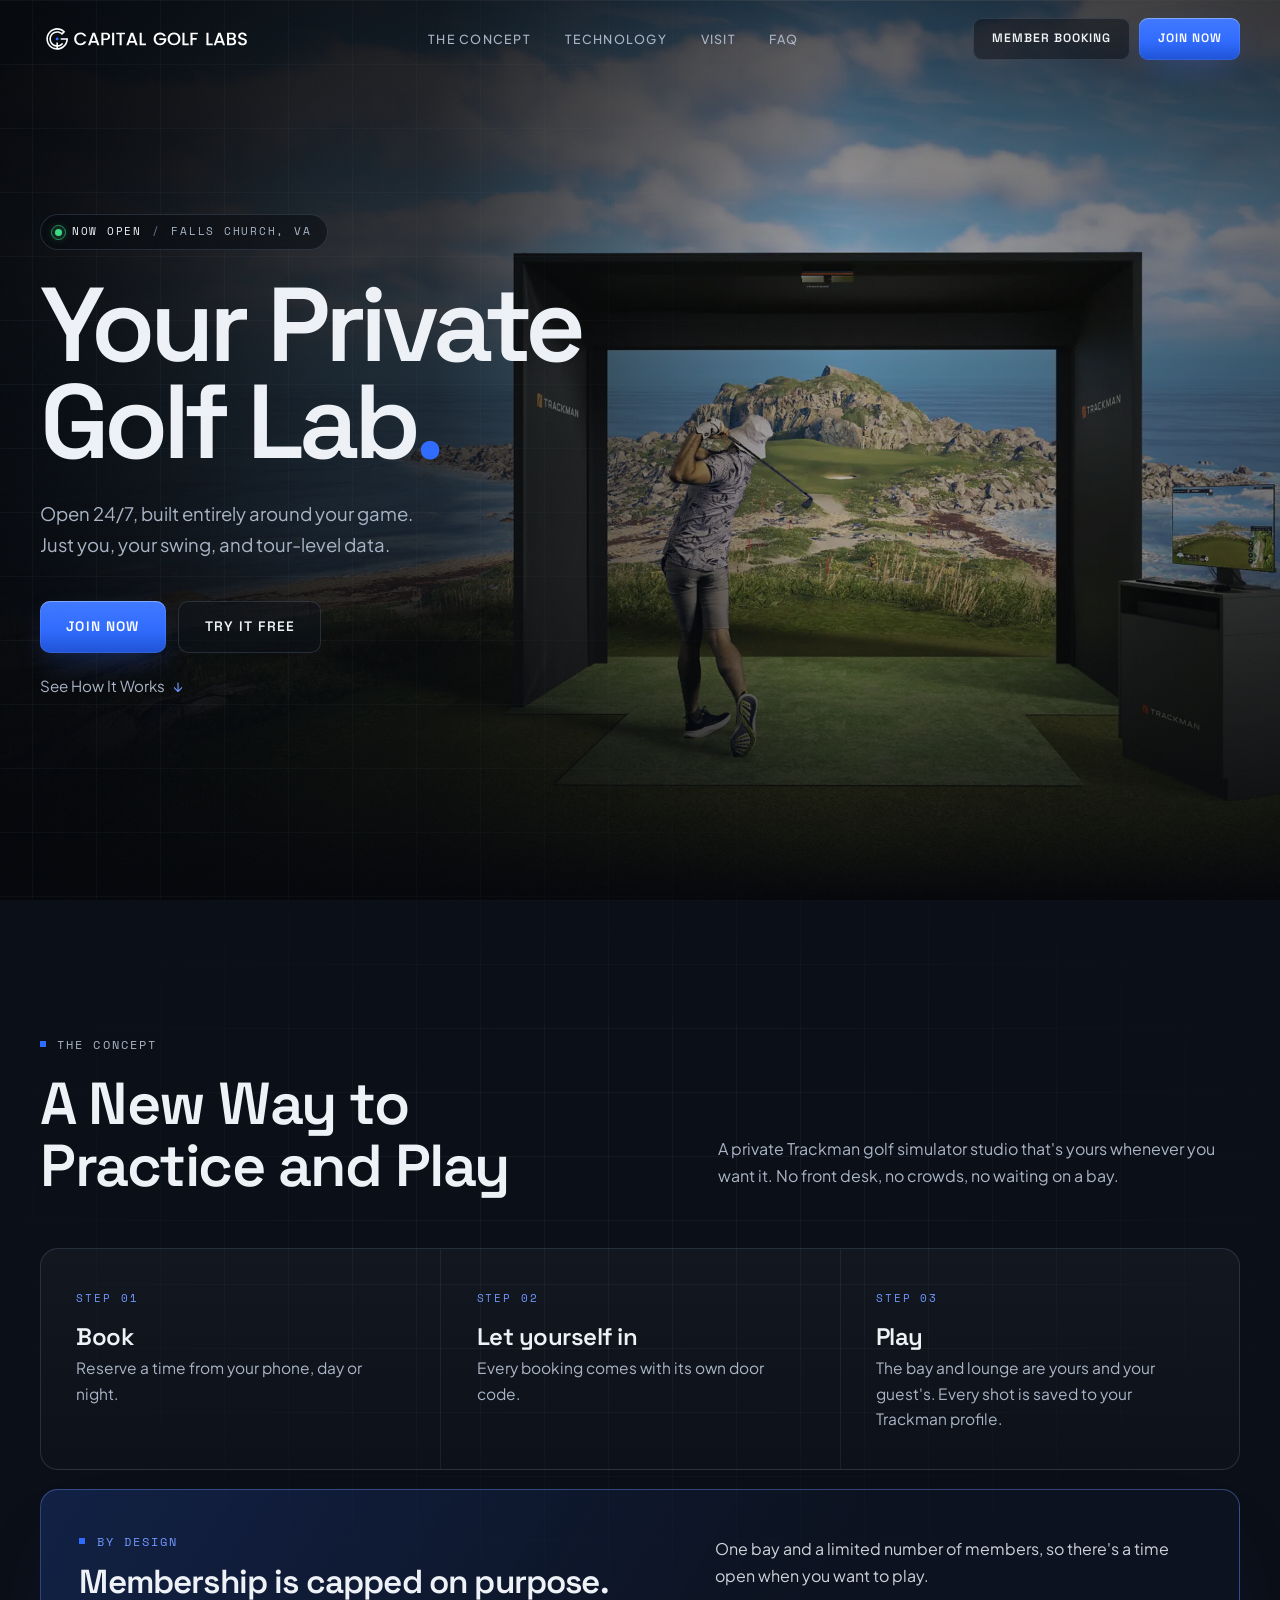
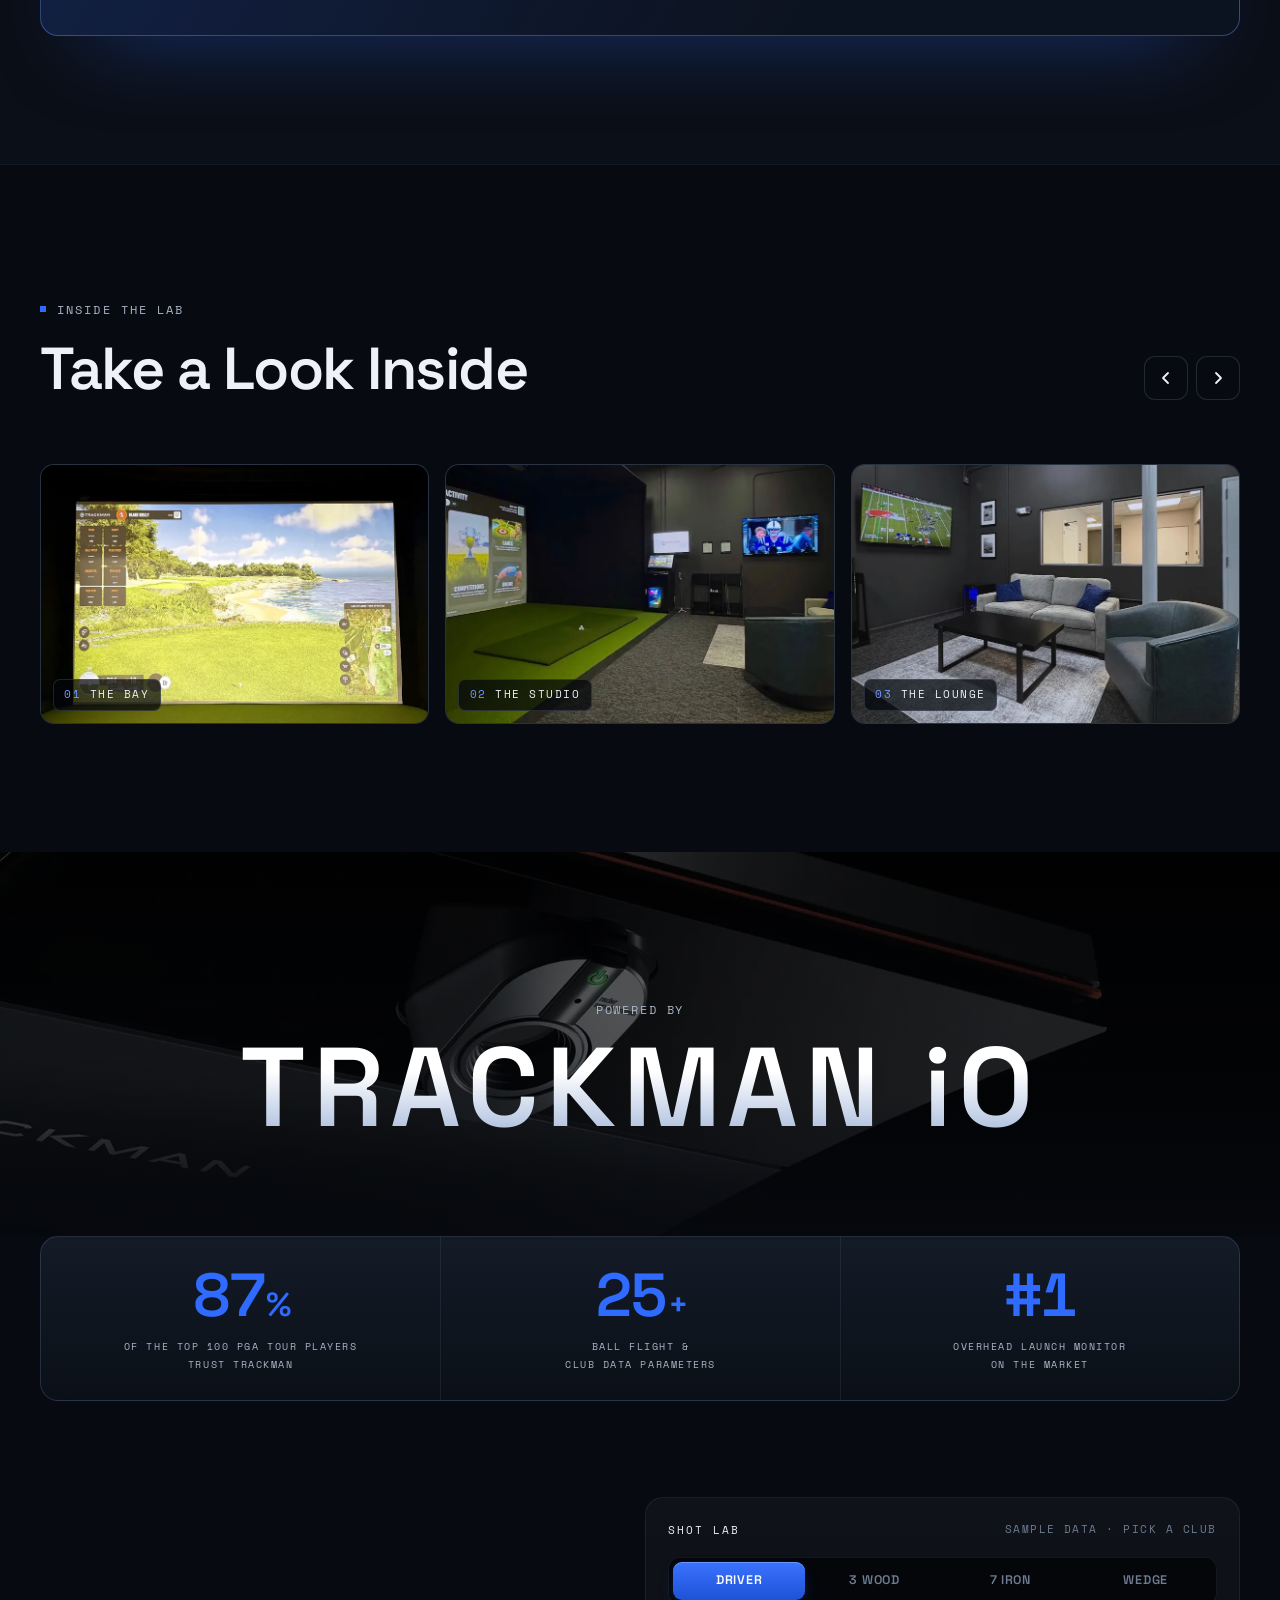
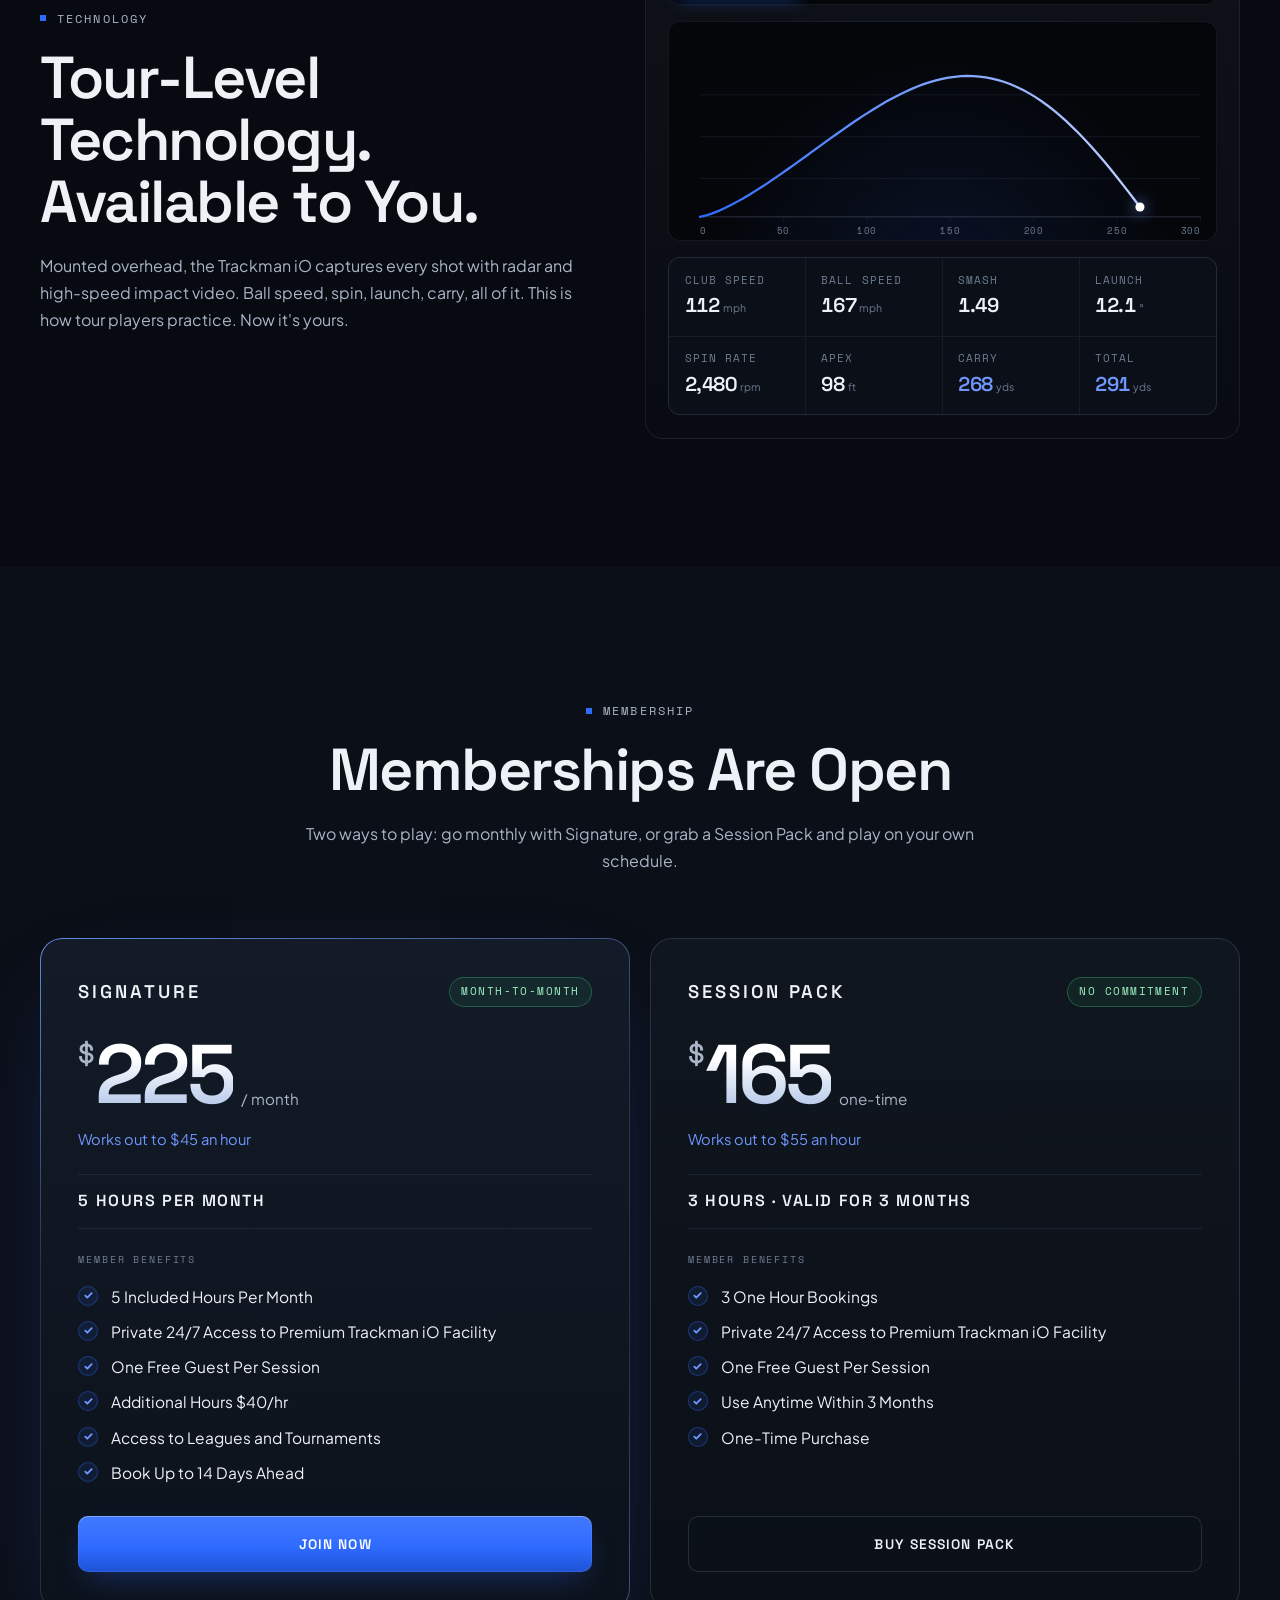
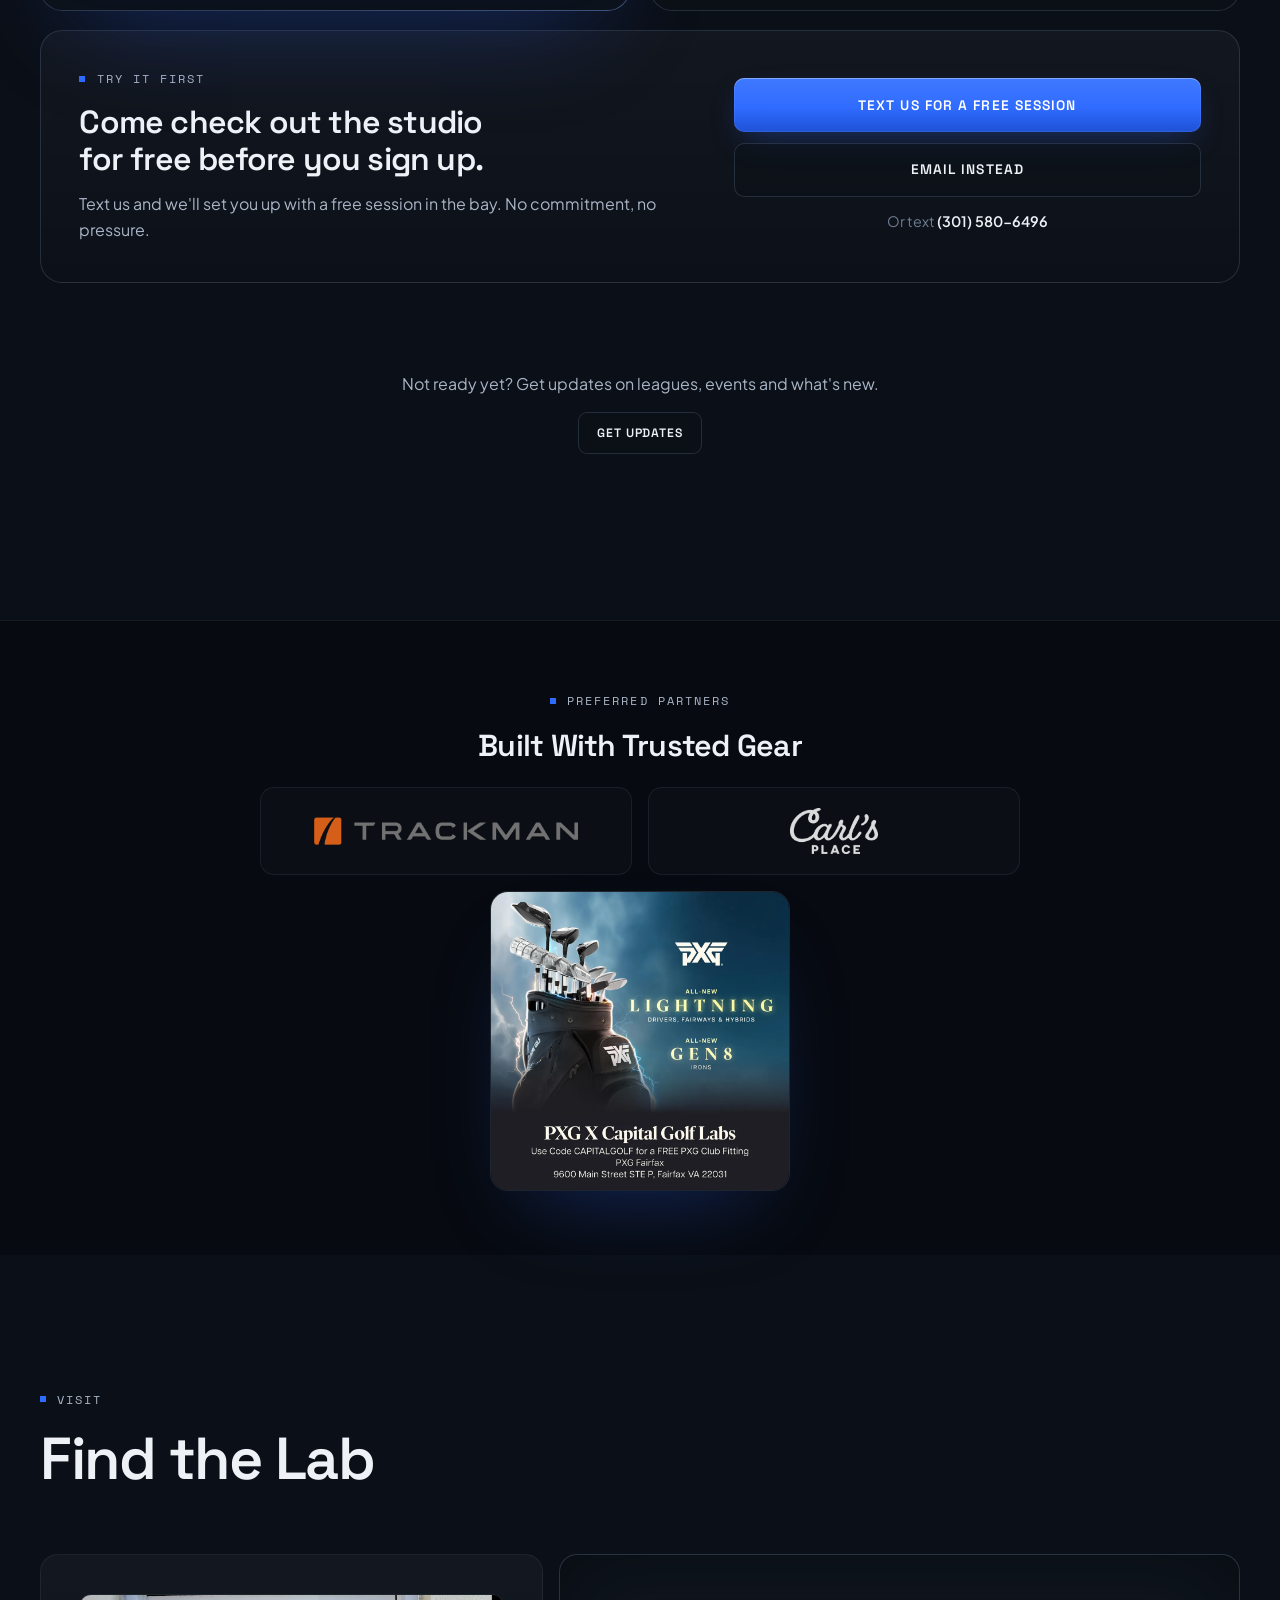
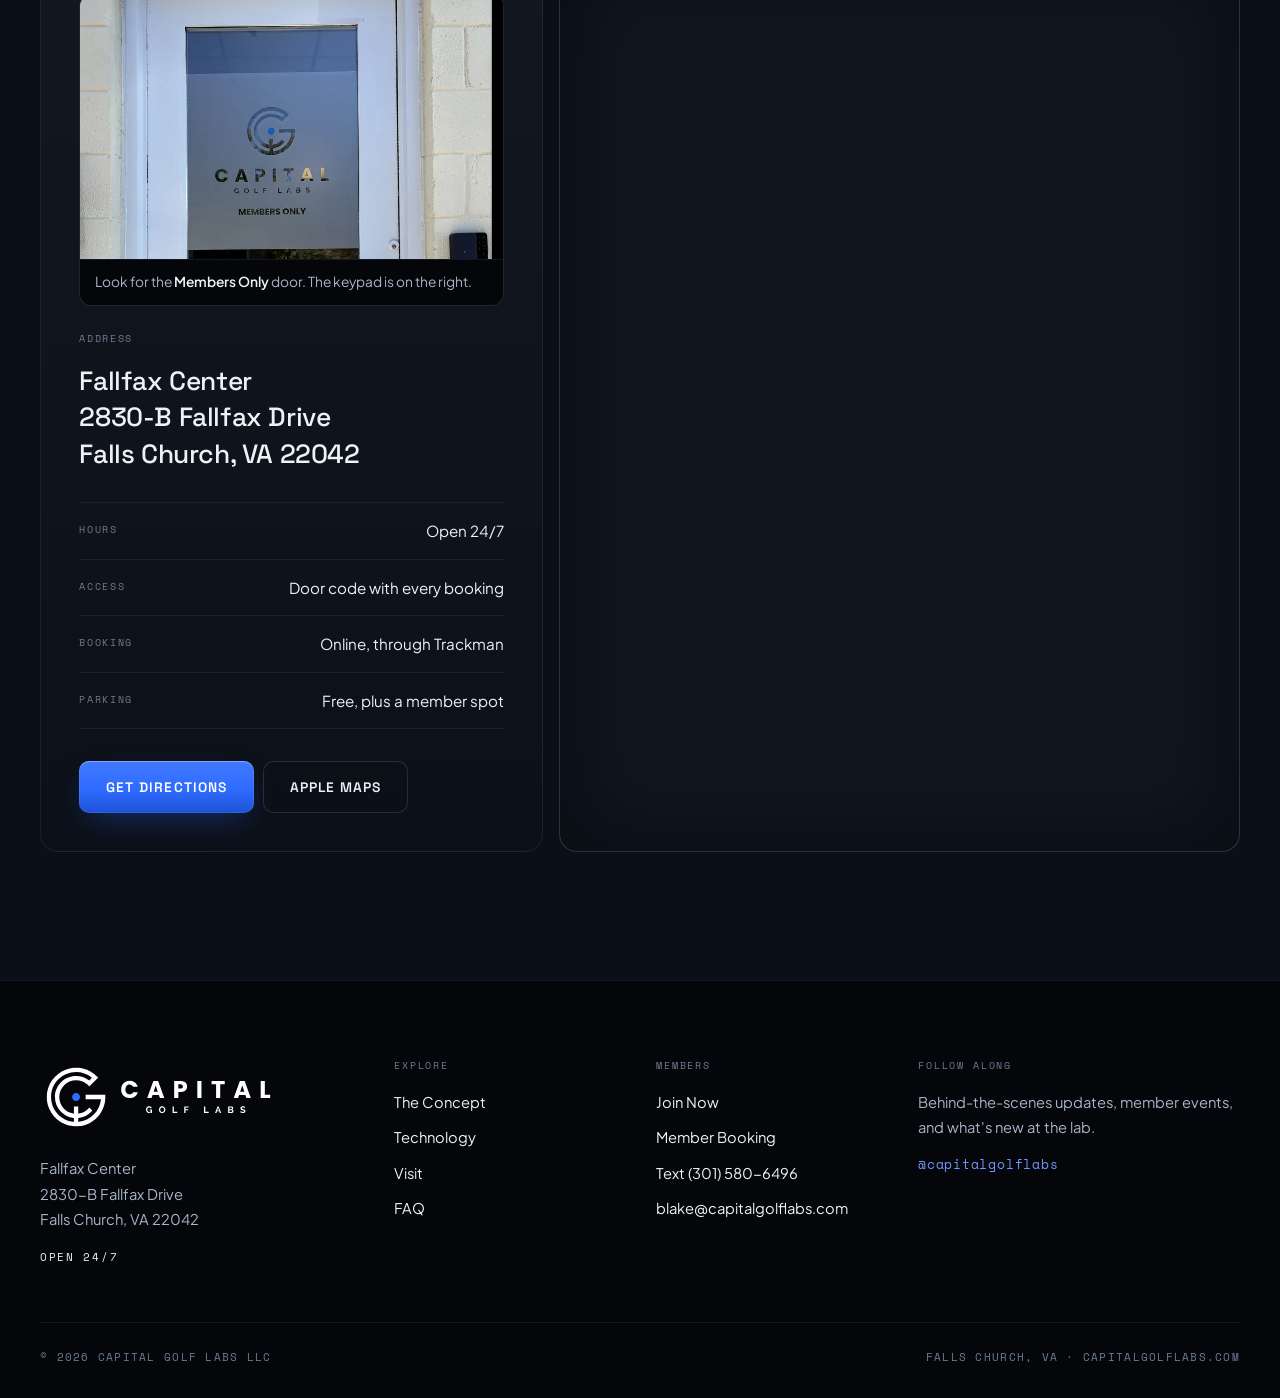
==== commit e3997b3e: "New Concept section, capped-membership message, and a full-site cleanup - Concept: heading, three st" ====
--- a/index.html
+++ b/index.html
@@ -10,8 +10,8 @@
     <meta charset="UTF-8">
     <meta name="viewport" content="width=device-width, initial-scale=1.0, viewport-fit=cover">
     <meta name="theme-color" content="#04060a">
-    <meta name="description" content="A private, 24/7 Trackman golf studio in Falls Church, VA. No crowds, no distractions — just you, your swing, and tour-level data. Now open.">
-    <title>Capital Golf Labs | Private 24/7 Trackman Golf Studio — Falls Church, VA</title>
+    <meta name="description" content="A private, 24/7 indoor golf simulator studio in Falls Church, VA, built around a Trackman iO. No crowds, no distractions. Just you, your swing, and tour-level data.">
+    <title>Capital Golf Labs | Private 24/7 Golf Simulator Studio in Falls Church, VA</title>
     <script>document.documentElement.classList.add('js'); if (location.hash) document.documentElement.classList.add('landing');</script>
     <link rel="preconnect" href="https://fonts.googleapis.com">
     <link rel="preconnect" href="https://fonts.gstatic.com" crossorigin>
@@ -19,7 +19,7 @@
     <noscript><link rel="stylesheet" href="https://fonts.googleapis.com/css2?family=Plus+Jakarta+Sans:wght@400;500;600;700&amp;family=Space+Grotesk:wght@400;500;600;700&amp;family=Space+Mono:wght@400;700&amp;display=swap"></noscript>
     <link rel="preload" as="image" href="static/img/hero-trackman-1600.webp" type="image/webp" fetchpriority="high" media="(max-width: 959px)">
     <link rel="preload" as="image" href="static/img/hero-trackman.webp" type="image/webp" fetchpriority="high" media="(min-width: 960px)">
-    <link rel="stylesheet" href="static/css/style.css?v=202611101200">
+    <link rel="stylesheet" href="static/css/style.css?v=202611131230">
     <!-- Google tag (gtag.js) -->
     <script>
       window.dataLayer = window.dataLayer || [];
@@ -32,27 +32,27 @@
         setTimeout(function () { (window.requestIdleCallback || setTimeout)(go, { timeout: 2000 }); }, 1500);
       });
     </script>
-    <script defer src="static/js/analytics.js?v=202611101200"></script>
-    <script defer src="static/js/site.js?v=202611101200"></script>
+    <script defer src="static/js/analytics.js?v=202611131230"></script>
+    <script defer src="static/js/site.js?v=202611131230"></script>
     <link rel="canonical" href="https://capitalgolflabs.com/">
     <meta property="og:type" content="website">
     <meta property="og:site_name" content="Capital Golf Labs">
     <meta property="og:title" content="Capital Golf Labs — Your Private Golf Lab">
-    <meta property="og:description" content="A private, 24/7 Trackman golf studio in Falls Church, VA. No crowds, no distractions — just you, your swing, and tour-level data. Now open.">
+    <meta property="og:description" content="A private, 24/7 indoor golf simulator studio in Falls Church, VA, built around a Trackman iO. No crowds, no distractions. Just you, your swing, and tour-level data.">
     <meta property="og:url" content="https://capitalgolflabs.com/">
     <meta property="og:image" content="https://capitalgolflabs.com/static/img/og-home.jpg">
     <meta property="og:image:width" content="1200">
     <meta property="og:image:height" content="630">
     <meta name="twitter:card" content="summary_large_image">
     <meta name="twitter:title" content="Capital Golf Labs — Your Private Golf Lab">
-    <meta name="twitter:description" content="A private, 24/7 Trackman golf studio in Falls Church, VA. No crowds, no distractions — just you, your swing, and tour-level data. Now open.">
+    <meta name="twitter:description" content="A private, 24/7 indoor golf simulator studio in Falls Church, VA, built around a Trackman iO. No crowds, no distractions. Just you, your swing, and tour-level data.">
     <meta name="twitter:image" content="https://capitalgolflabs.com/static/img/og-home.jpg">
     <script type="application/ld+json">
 {
       "@context": "https://schema.org",
       "@type": "SportsActivityLocation",
       "name": "Capital Golf Labs",
-      "description": "A private, 24/7 Trackman golf studio in Falls Church, VA.",
+      "description": "A private, 24/7 indoor golf simulator studio with a Trackman iO in Falls Church, VA.",
       "url": "https://capitalgolflabs.com",
       "email": "blake@capitalgolflabs.com",
       "image": "https://capitalgolflabs.com/static/img/og-home.jpg",
@@ -144,7 +144,7 @@
                 <a href="join/#plans" class="btn btn-primary">Join Now<svg class="btn-arrow" viewBox="0 0 16 16" fill="none" stroke="currentColor" stroke-width="1.8" stroke-linecap="round" stroke-linejoin="round" aria-hidden="true"><path d="M3 8h10M9 4l4 4-4 4"/></svg></a>
                 <a href="#try" class="btn btn-ghost">Try It Free</a>
             </div>
-            <a href="#how" class="hero-more hero-in" style="--d:.52s">See How It Works<span aria-hidden="true">&darr;</span></a>
+            <a href="#tech" class="hero-more hero-in" style="--d:.52s">See How It Works<span aria-hidden="true">&darr;</span></a>
         </div>
     </div>
 
@@ -152,41 +152,46 @@
 
 <!-- ===================== CONCEPT + HOW IT WORKS ===================== -->
 <section id="tech" class="section section--alt">
+    <div class="bg-grid"></div>
     <div class="container concept">
-        <figure class="concept-photo reveal">
-            <picture>
-                <source type="image/webp" srcset="static/img/inside/studio-800.webp 800w, static/img/inside/studio.webp 1200w" sizes="(max-width: 959px) 92vw, 620px">
-                <img src="static/img/inside/studio.jpg" alt="The studio: the hitting mat and impact screen on the left, the touchscreen station, and the lounge seating and TV on the right" loading="lazy" width="1200" height="800">
-            </picture>
-        </figure>
-
-        <div class="concept-body" id="how">
-            <header class="section-head reveal">
+        <header class="concept-head reveal">
+            <div>
                 <span class="eyebrow">The Concept</span>
                 <h2 class="h2">A New Way to Practice and Play</h2>
-                <p>A private Trackman studio that's yours whenever you want it. No front desk, no crowds, no waiting on a bay.</p>
-            </header>
-
-            <ol class="concept-steps" data-stagger>
-                <li class="reveal">
-                    <span class="mono">01</span>
-                    <div><h3>Book</h3><p>Reserve an hour from your phone, any time of day or night.</p></div>
-                </li>
-                <li class="reveal">
-                    <span class="mono">02</span>
-                    <div><h3>Let yourself in</h3><p>Every booking comes with its own door code.</p></div>
-                </li>
-                <li class="reveal">
-                    <span class="mono">03</span>
-                    <div><h3>Play</h3><p>The bay and lounge are yours and your guest's. Every shot is saved to your Trackman profile.</p></div>
-                </li>
-            </ol>
-        </div>
+            </div>
+            <p>A private Trackman golf simulator studio that's yours whenever you want it. No front desk, no crowds, no waiting on a bay.</p>
+        </header>
+
+        <ol class="concept-steps reveal" id="how">
+            <li>
+                <span class="mono">Step 01</span>
+                <h3>Book</h3>
+                <p>Reserve a time from your phone, day or night.</p>
+            </li>
+            <li>
+                <span class="mono">Step 02</span>
+                <h3>Let yourself in</h3>
+                <p>Every booking comes with its own door code.</p>
+            </li>
+            <li>
+                <span class="mono">Step 03</span>
+                <h3>Play</h3>
+                <p>The bay and lounge are yours and your guest's. Every shot is saved to your Trackman profile.</p>
+            </li>
+        </ol>
+
+        <aside class="concept-cap reveal">
+            <div>
+                <span class="eyebrow">By Design</span>
+                <h3>Membership is capped on&nbsp;purpose.</h3>
+            </div>
+            <p>One bay and a limited number of members, so there's a time open when you want to play.</p>
+        </aside>
     </div>
 </section>
 
 <!-- ===================== INSIDE THE LAB ===================== -->
-<section id="inside" class="section section--alt">
+<section id="inside" class="section section--line">
     <div class="container">
         <div class="section-head section-head--row reveal">
             <div>
@@ -208,20 +213,27 @@
             </figure>
             <figure class="in-card">
                 <picture>
+                    <source type="image/webp" srcset="static/img/inside/studio-800.webp 800w, static/img/inside/studio.webp 1200w" sizes="(max-width: 859px) 86vw, 390px">
+                    <img src="static/img/inside/studio.jpg" alt="The studio: the hitting mat and impact screen, the touchscreen station, and the lounge seating" loading="lazy" width="1200" height="800">
+                </picture>
+                <figcaption><span class="mono">02</span>The Studio</figcaption>
+            </figure>
+            <figure class="in-card">
+                <picture>
                     <source type="image/webp" srcset="static/img/inside/lounge-800.webp 800w, static/img/inside/lounge.webp 1200w" sizes="(max-width: 859px) 86vw, 390px">
                     <img src="static/img/inside/lounge.jpg" alt="The lounge: sofa, armchair, coffee table and a TV" loading="lazy" width="1200" height="800">
                 </picture>
-                <figcaption><span class="mono">02</span>The Lounge</figcaption>
+                <figcaption><span class="mono">03</span>The Lounge</figcaption>
             </figure>
             <figure class="in-card">
                 <picture>
                     <source type="image/webp" srcset="static/img/inside/lobby-800.webp 800w, static/img/inside/lobby.webp 1200w" sizes="(max-width: 859px) 86vw, 390px">
                     <img src="static/img/inside/lobby.jpg" alt="The lobby with the Capital Golf Labs logo wall and the scoreboard TV" loading="lazy" width="1200" height="800">
                 </picture>
-                <figcaption><span class="mono">03</span>The Lobby</figcaption>
+                <figcaption><span class="mono">04</span>The Lobby</figcaption>
             </figure>
         </div>
-        <div class="in-dots" aria-hidden="true"><i class="on"></i><i></i><i></i></div>
+        <div class="in-dots" aria-hidden="true"><i class="on"></i><i></i><i></i><i></i></div>
     </div>
 </section>
 
@@ -352,6 +364,7 @@
                     <span class="plan-status">Month-to-Month</span>
                 </div>
                 <div class="plan-price"><span class="cur">$</span><span class="amount">225</span><span class="per">/ month</span></div>
+                <div class="plan-rate">Works out to $45 an hour</div>
                 <div class="plan-hours">5 Hours per Month</div>
                 <div class="plan-benefits-label">Member Benefits</div>
                 <ul class="plan-list">
@@ -360,6 +373,7 @@
                     <li><span class="check"><svg viewBox="0 0 12 12" fill="none" stroke="currentColor" stroke-width="2" stroke-linecap="round" stroke-linejoin="round"><path d="M2.5 6.2l2.2 2.2 4.8-4.9"/></svg></span>One Free Guest Per Session</li>
                     <li><span class="check"><svg viewBox="0 0 12 12" fill="none" stroke="currentColor" stroke-width="2" stroke-linecap="round" stroke-linejoin="round"><path d="M2.5 6.2l2.2 2.2 4.8-4.9"/></svg></span>Additional Hours $40/hr</li>
                     <li><span class="check"><svg viewBox="0 0 12 12" fill="none" stroke="currentColor" stroke-width="2" stroke-linecap="round" stroke-linejoin="round"><path d="M2.5 6.2l2.2 2.2 4.8-4.9"/></svg></span>Access to Leagues and Tournaments</li>
+                    <li><span class="check"><svg viewBox="0 0 12 12" fill="none" stroke="currentColor" stroke-width="2" stroke-linecap="round" stroke-linejoin="round"><path d="M2.5 6.2l2.2 2.2 4.8-4.9"/></svg></span>Book Up to 14 Days Ahead</li>
                 </ul>
                 <a href="join/#plans" class="btn btn-primary btn-block">Join Now<svg class="btn-arrow" viewBox="0 0 16 16" fill="none" stroke="currentColor" stroke-width="1.8" stroke-linecap="round" stroke-linejoin="round" aria-hidden="true"><path d="M3 8h10M9 4l4 4-4 4"/></svg></a>
             </article>
@@ -371,6 +385,7 @@
                     <span class="plan-status">No Commitment</span>
                 </div>
                 <div class="plan-price"><span class="cur">$</span><span class="amount">165</span><span class="per">one-time</span></div>
+                <div class="plan-rate">Works out to $55 an hour</div>
                 <div class="plan-hours">3 Hours &middot; Valid for 3 Months</div>
                 <div class="plan-benefits-label">Member Benefits</div>
                 <ul class="plan-list">
@@ -436,6 +451,8 @@
                         <span class="submit-loading" style="display:none"><span class="spinner"></span> Submitting...</span>
                         <span class="submit-success" style="display:none">&#10003; You're on the list!</span>
                     </button>
+                    <input type="text" name="company" class="hp" tabindex="-1" autocomplete="off" aria-hidden="true">
+                    <p class="form-error" hidden>That didn't send. Please try again, or text us at (301) 580-6496.</p>
                     <p class="form-note">No commitment. Just updates, never spam.</p>
                 </form>
 
@@ -467,7 +484,7 @@
         <figure class="partner-feature reveal">
             <picture>
                 <source srcset="static/img/pxg-cgl.webp" type="image/webp">
-                <img src="static/img/pxg-cgl.jpg" alt="PXG X Capital Golf Labs — Lightning Woods and Gen 8 Irons" loading="lazy" width="1040" height="1040">
+                <img src="static/img/pxg-cgl.jpg" alt="PXG X Capital Golf Labs. Use code CAPITALGOLF for a free PXG club fitting at PXG Fairfax, 9600 Main Street, Suite P, Fairfax, VA 22031" loading="lazy" width="1040" height="1040">
             </picture>
         </figure>
     </div>
@@ -484,7 +501,7 @@
             <div class="visit-card card reveal">
                 <figure class="visit-photo">
                     <picture>
-                        <source srcset="static/img/bay/door.webp" type="image/webp">
+                        <source type="image/webp" srcset="static/img/bay/door-800.webp 800w, static/img/bay/door.webp 1600w" sizes="(max-width: 859px) 86vw, 440px">
                         <img src="static/img/bay/door.jpg" alt="The Capital Golf Labs entrance: a glass door marked Members Only, with the door-code keypad to its right" loading="lazy" width="1600" height="1200">
                     </picture>
                     <figcaption>Look for the <b>Members Only</b> door. The keypad is on the right.</figcaption>
@@ -495,6 +512,7 @@
                     <li><span class="k">Hours</span><span class="v">Open 24/7</span></li>
                     <li><span class="k">Access</span><span class="v">Door code with every booking</span></li>
                     <li><span class="k">Booking</span><span class="v">Online, through Trackman</span></li>
+                    <li><span class="k">Parking</span><span class="v">Free, plus a member spot</span></li>
                 </ul>
                 <div class="visit-actions">
                     <a href="https://www.google.com/maps/dir/?api=1&amp;destination=Capital%20Golf%20Labs%2C%202830-B%20Fallfax%20Dr%2C%20Falls%20Church%2C%20VA%2022042" class="btn btn-primary" target="_blank" rel="noopener">Get Directions<svg class="btn-arrow" viewBox="0 0 16 16" fill="none" stroke="currentColor" stroke-width="1.8" stroke-linecap="round" stroke-linejoin="round" aria-hidden="true"><path d="M3 8h10M9 4l4 4-4 4"/></svg></a>
@@ -503,7 +521,6 @@
             </div>
             <div class="map-frame reveal">
                 <iframe src="https://maps.google.com/maps?q=Capital%20Golf%20Labs%2C%202830-B%20Fallfax%20Dr%2C%20Falls%20Church%2C%20VA%2022042&amp;z=15&amp;output=embed" title="Map showing Capital Golf Labs at 2830-B Fallfax Drive, Falls Church, VA" loading="lazy" referrerpolicy="no-referrer-when-downgrade" allowfullscreen></iframe>
-                
             </div>
         </div>
     </div>
@@ -534,7 +551,7 @@
                 <ul>
                     <li><a href="join/#plans">Join Now</a></li>
                     <li><a href="https://booking.trackmangolf.com/venues/falls-church/booking/falls-church-simulator" target="_blank" rel="noopener">Member Booking</a></li>
-                    <li><a href="sms:+13015806496?&amp;body=Hi%21%20I%27d%20like%20to%20come%20check%20out%20Capital%20Golf%20Labs%20with%20a%20free%20session.">Text (301) 580-6496</a></li>
+                    <li><a href="sms:+13015806496">Text (301) 580-6496</a></li>
                     <li><a href="mailto:blake@capitalgolflabs.com">blake@capitalgolflabs.com</a></li>
                 </ul>
             </div>
--- a/static/css/style.css
+++ b/static/css/style.css
@@ -163,6 +163,9 @@
     color: var(--text-2);
 }
 .section-head--center p { margin-inline: auto; }
+/* "Capped on purpose" line under the membership intro */
+.section-head p.cap-note, .page-hero p.cap-note { margin-top: 0.9rem; font-size: 0.95rem; color: var(--text-2); }
+.cap-note b { color: var(--text); font-weight: 600; }
 .section-head--row { max-width: none; display: flex; align-items: flex-end; justify-content: space-between; gap: 1.5rem; flex-wrap: wrap; }
 
 .text-grad {
@@ -273,7 +276,7 @@
 .btn-sm { --h: 42px; padding: 0 1.15rem; font-size: 0.76rem; border-radius: 9px; }
 .btn-block { width: 100%; }
 
-/* ---------- Cards, viewfinder corners, cursor spotlight ---------- */
+/* ---------- Cards ---------- */
 .card {
     position: relative;
     background: linear-gradient(180deg, rgba(255, 255, 255, 0.035), rgba(255, 255, 255, 0.008));
@@ -283,9 +286,6 @@
 }
 .card > * { position: relative; z-index: 1; }
 
-/* Viewfinder corner ticks, inset from the card edge */
-
-/* Soft blue light that follows the cursor */
 
 /* =========================================================
    NAV
@@ -521,34 +521,50 @@
 }
 @keyframes hero-in { to { opacity: 1; transform: none; } }
 
-/* Scroll cue */
 
 /* =========================================================
    CONCEPT
    ========================================================= */
-/* Photo of the bay beside the pitch and the three steps */
-.concept { display: grid; gap: 2.2rem; }
-.concept-photo {
-    position: relative;
-    overflow: hidden;
+/* Heading + pitch, the three steps as one divided panel, then the capped-membership band */
+.concept { display: grid; gap: 1rem; }
+.concept-head { display: grid; gap: 1.1rem; margin-bottom: 1rem; }
+.concept-head p { max-width: 46ch; font-size: clamp(1rem, 1.25vw, 1.12rem); line-height: 1.7; color: var(--text-2); }
+
+.concept-steps {
+    list-style: none;
+    display: grid;
     border-radius: var(--radius);
     border: 1px solid var(--line-2);
-    background: var(--ink-0);
-    box-shadow: 0 50px 110px -50px rgba(47, 107, 255, 0.4);
-}
-.concept-photo img { width: 100%; }
-.concept-body .section-head { margin-bottom: 1.6rem; }
-.concept-steps { list-style: none; }
-.concept-steps li { display: grid; grid-template-columns: 2.6rem 1fr; padding: 1.15rem 0; border-top: 1px solid var(--line); }
-.concept-steps li:last-child { border-bottom: 1px solid var(--line); }
-.concept-steps .mono { padding-top: 0.32rem; font-size: 0.72rem; letter-spacing: 0.1em; color: var(--blue-hi); }
-.concept-steps h3 { font-size: 1.2rem; letter-spacing: -0.02em; }
-.concept-steps p { margin-top: 0.3rem; font-size: 0.97rem; color: var(--text-2); }
-@media (min-width: 960px) {
-    .concept { grid-template-columns: minmax(0, 1.2fr) minmax(0, 1fr); gap: clamp(2.5rem, 5vw, 4.5rem); align-items: center; }
-    .concept-body .section-head { margin-bottom: 2.2rem; }
-    .concept-steps li { grid-template-columns: 3.4rem 1fr; padding: 1.4rem 0; }
-    .concept-steps h3 { font-size: 1.35rem; }
+    background: linear-gradient(180deg, rgba(255, 255, 255, 0.035), rgba(255, 255, 255, 0.01));
+}
+.concept-steps li { padding: 1.4rem 1.5rem; }
+.concept-steps li + li { border-top: 1px solid var(--line); }
+.concept-steps .mono { font-size: 0.66rem; letter-spacing: 0.18em; text-transform: uppercase; color: var(--blue-hi); }
+.concept-steps h3 { margin-top: 0.55rem; font-size: 1.3rem; letter-spacing: -0.02em; }
+.concept-steps p { margin-top: 0.4rem; font-size: 0.97rem; color: var(--text-2); }
+
+.concept-cap {
+    display: grid;
+    gap: 0.8rem;
+    padding: 1.5rem;
+    border-radius: var(--radius);
+    border: 1px solid rgba(111, 151, 255, 0.38);
+    background: linear-gradient(120deg, rgba(47, 107, 255, 0.2), rgba(47, 107, 255, 0.04) 65%);
+    box-shadow: 0 40px 90px -50px rgba(47, 107, 255, 0.55);
+}
+.concept-cap .eyebrow { color: var(--blue-hi); }
+.concept-cap h3 { margin-top: 0.7rem; font-size: clamp(1.5rem, 2.6vw, 2.1rem); letter-spacing: -0.025em; line-height: 1.12; }
+.concept-cap p { color: var(--text); font-size: clamp(1rem, 1.2vw, 1.1rem); line-height: 1.65; opacity: 0.86; }
+
+@media (min-width: 860px) {
+    .concept { gap: 1.2rem; }
+    .concept-head { grid-template-columns: 1.15fr 1fr; gap: clamp(2rem, 6vw, 5rem); align-items: end; margin-bottom: 2rem; }
+    .concept-head p { padding-bottom: 0.5rem; }
+    .concept-steps { grid-template-columns: repeat(3, 1fr); }
+    .concept-steps li { padding: 2.1rem 2.2rem 2.3rem; }
+    .concept-steps li + li { border-top: 0; border-left: 1px solid var(--line); }
+    .concept-steps h3 { margin-top: 0.9rem; font-size: 1.5rem; }
+    .concept-cap { grid-template-columns: 1.15fr 1fr; gap: clamp(2rem, 6vw, 5rem); align-items: center; padding: 2.2rem 2.4rem; }
 }
 
 /* =========================================================
@@ -590,12 +606,12 @@
     border: 1px solid var(--line-2);
     background: rgba(4, 6, 10, 0.72);
     font-family: var(--f-mono);
-    font-size: 0.62rem;
-    letter-spacing: 0.16em;
+    font-size: 0.68rem;
+    letter-spacing: 0.14em;
     text-transform: uppercase;
     color: var(--text);
 }
-.in-card figcaption .mono { color: var(--blue-hi); font-size: 0.62rem; }
+.in-card figcaption .mono { color: var(--blue-hi); font-size: 0.68rem; }
 .in-dots { display: none; justify-content: center; gap: 0.4rem; margin-top: 1rem; }
 .in-dots i { width: 6px; height: 6px; border-radius: 50%; background: var(--line-3); transition: background 0.3s, width 0.3s; }
 .in-dots i.on { width: 18px; border-radius: 3px; background: var(--blue); }
@@ -612,7 +628,6 @@
 .hero-more span { color: var(--blue-hi); }
 .hero-more:hover { color: var(--text); }
 .mobile-try { display: block; text-align: center; padding-top: 0.4rem; color: var(--blue-hi); font-weight: 600; }
-.join-try a { font-weight: 700; }
 
 /* =========================================================
    TECHNOLOGY
@@ -703,8 +718,8 @@
 .rd-label {
     display: block;
     font-family: var(--f-mono);
-    font-size: 0.58rem;
-    letter-spacing: 0.15em;
+    font-size: 0.66rem;
+    letter-spacing: 0.12em;
     text-transform: uppercase;
     color: var(--text-3);
 }
@@ -730,7 +745,7 @@
     text-transform: uppercase;
     color: var(--text);
 }
-.sl-note { font-family: var(--f-mono); font-size: 0.6rem; letter-spacing: 0.14em; text-transform: uppercase; color: var(--text-3); }
+.sl-note { font-family: var(--f-mono); font-size: 0.66rem; letter-spacing: 0.14em; text-transform: uppercase; color: var(--text-3); }
 
 .sl-tabs {
     display: grid;
@@ -829,7 +844,7 @@
             mask-composite: exclude;
 }
 .plan > * { position: relative; }
-/* Second plan: same layout, quieter (no travelling edge light) */
+/* Second plan: same layout, quieter (no highlighted edge) */
 .plan--alt { background: linear-gradient(180deg, #10161f 0%, #0b1017 100%); box-shadow: inset 0 0 0 1px var(--line-2); }
 .plan--alt::before { display: none; }
 
@@ -851,8 +866,8 @@
     border: 1px solid rgba(61, 220, 132, 0.3);
     background: rgba(61, 220, 132, 0.07);
     font-family: var(--f-mono);
-    font-size: 0.6rem;
-    letter-spacing: 0.16em;
+    font-size: 0.66rem;
+    letter-spacing: 0.14em;
     text-transform: uppercase;
     color: #9cf0c0;
 }
@@ -869,6 +884,7 @@
     color: transparent;
 }
 .plan-price .per { align-self: flex-end; margin: 0 0 0.6rem 0.5rem; color: var(--text-2); font-size: 0.95rem; }
+.plan-rate { margin-top: 0.7rem; font-size: 0.92rem; color: var(--blue-hi); }
 .plan-hours {
     margin-top: 1.4rem;
     padding: 0.85rem 0;
@@ -955,7 +971,7 @@
 .form-field { display: flex; flex-direction: column; gap: 0.5rem; }
 .form-field label {
     font-family: var(--f-mono);
-    font-size: 0.62rem;
+    font-size: 0.68rem;
     letter-spacing: 0.16em;
     text-transform: uppercase;
     color: var(--text-2);
@@ -1005,6 +1021,8 @@
     animation: spin 0.7s linear infinite;
 }
 @keyframes spin { to { transform: rotate(360deg); } }
+.hp { position: absolute; left: -9999px; width: 1px; height: 1px; opacity: 0; }
+.form-error { text-align: center; font-size: 0.9rem; color: #ff9d9d; }
 .form-note { margin-top: 0.2rem; text-align: center; font-size: 0.82rem; color: var(--text-3); }
 
 .form-success-msg { margin-top: 1.8rem; text-align: center; padding: 1rem 0; }
@@ -1158,7 +1176,7 @@
 }
 .review-name { display: block; font-weight: 600; font-size: 0.93rem; color: var(--text); }
 a.review-name:hover { color: var(--blue-hi); }
-.review-when { display: block; font-family: var(--f-mono); font-size: 0.6rem; letter-spacing: 0.12em; text-transform: uppercase; color: var(--text-3); }
+.review-when { display: block; font-family: var(--f-mono); font-size: 0.66rem; letter-spacing: 0.12em; text-transform: uppercase; color: var(--text-3); }
 .review-foot .g-mark { margin-left: auto; width: 18px; height: 18px; }
 
 /* =========================================================
@@ -1463,7 +1481,7 @@
     .hero-media { background-image: image-set(url('../img/hero-trackman-1600.webp') type('image/webp'), url('../img/hero-trackman.jpg') type('image/jpeg')); }
 
     .mobile-sticky-cta { display: flex; gap: 0.5rem; }
-    .footer { padding-bottom: 6.5rem; }
+    [data-page="home"] .footer { padding-bottom: 6.5rem; }
 }
 
 @media (max-width: 559px) {
@@ -1473,7 +1491,6 @@
     .hero-sub { margin-top: 0.8rem; font-size: 0.98rem; line-height: 1.6; }
     .hero-ctas { margin-top: 1.3rem; gap: 0.6rem; }
     .hero-ctas .btn { --h: 50px; }
- /* data strip: desktop/tablet only */
     /* bay enclosure centred: it spans 46%-85% of the image, centre 65.7%; at 210% zoom that is position 80% */
     .hero-media { background-size: 210% auto; background-position: 80% calc(var(--nav-h) - 24vw); background-color: var(--ink-0); }
     .hero::before {
@@ -1492,7 +1509,7 @@
     #reserve .plan-list { gap: 0.6rem; margin: 0.9rem 0 1.5rem; }
     #reserve .try-card h3 { font-size: 1.35rem; }
     #reserve .updates { margin-top: 1.4rem; padding: 1.2rem 0 0; }
-    .plan-status { padding: 0.28rem 0.55rem; font-size: 0.55rem; letter-spacing: 0.12em; }
+    .plan-status { padding: 0.28rem 0.55rem; font-size: 0.64rem; letter-spacing: 0.08em; }
     .in-nav { display: none; }
     .in-track { grid-auto-columns: 86%; gap: 0.7rem; margin-inline: calc(-1 * var(--gutter)); padding-inline: var(--gutter); scroll-padding-inline: var(--gutter); }
     .in-dots { display: flex; }
@@ -1507,7 +1524,7 @@
     .rv-nav { display: none; }
     .rv-summary { padding: 1.2rem; }
     .rv-actions { width: 100%; flex-wrap: nowrap; }
-    .rv-actions .btn { flex: 1 1 0; padding: 0 0.6rem; font-size: 0.66rem; letter-spacing: 0.05em; }
+    .rv-actions .btn { flex: 1 1 0; padding: 0 0.6rem; font-size: 0.7rem; letter-spacing: 0.04em; }
     .section { padding-block: 3.1rem; }
     .partners { padding-block: 2.4rem; }
     .partners .partner-cell { height: 68px; }
@@ -1518,7 +1535,7 @@
     .stats { margin-top: -2.4rem; }
     .stat { padding: 1.1rem 0.45rem; }
     .stat-number { font-size: 2.05rem; }
-    .stat-label { margin-top: 0.55rem; font-size: 0.56rem; letter-spacing: 0.06em; line-height: 1.55; }
+    .stat-label { margin-top: 0.55rem; font-size: 0.66rem; letter-spacing: 0.04em; line-height: 1.5; }
     .stat-label br { display: none; }
     .tech-grid { margin-top: 3rem; gap: 2.2rem; }
     .partner-feature { width: min(300px, 100%); }
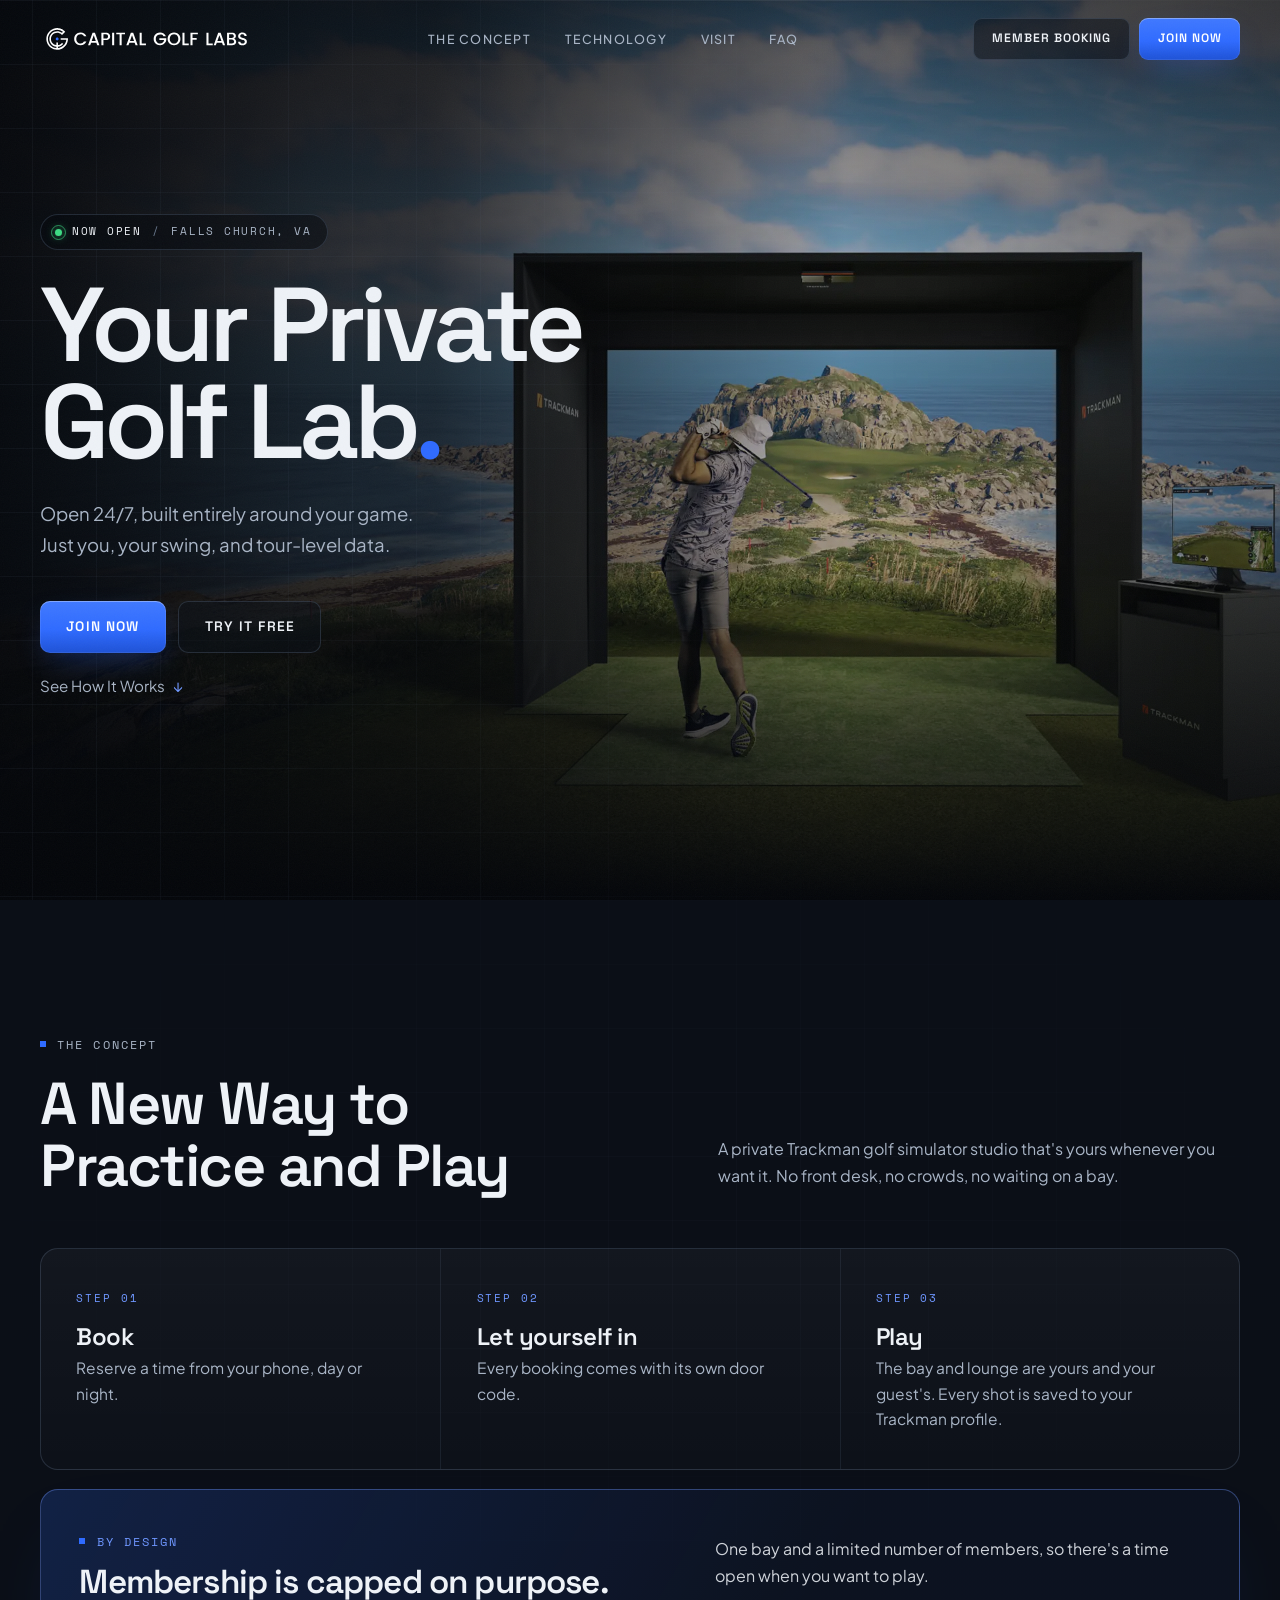
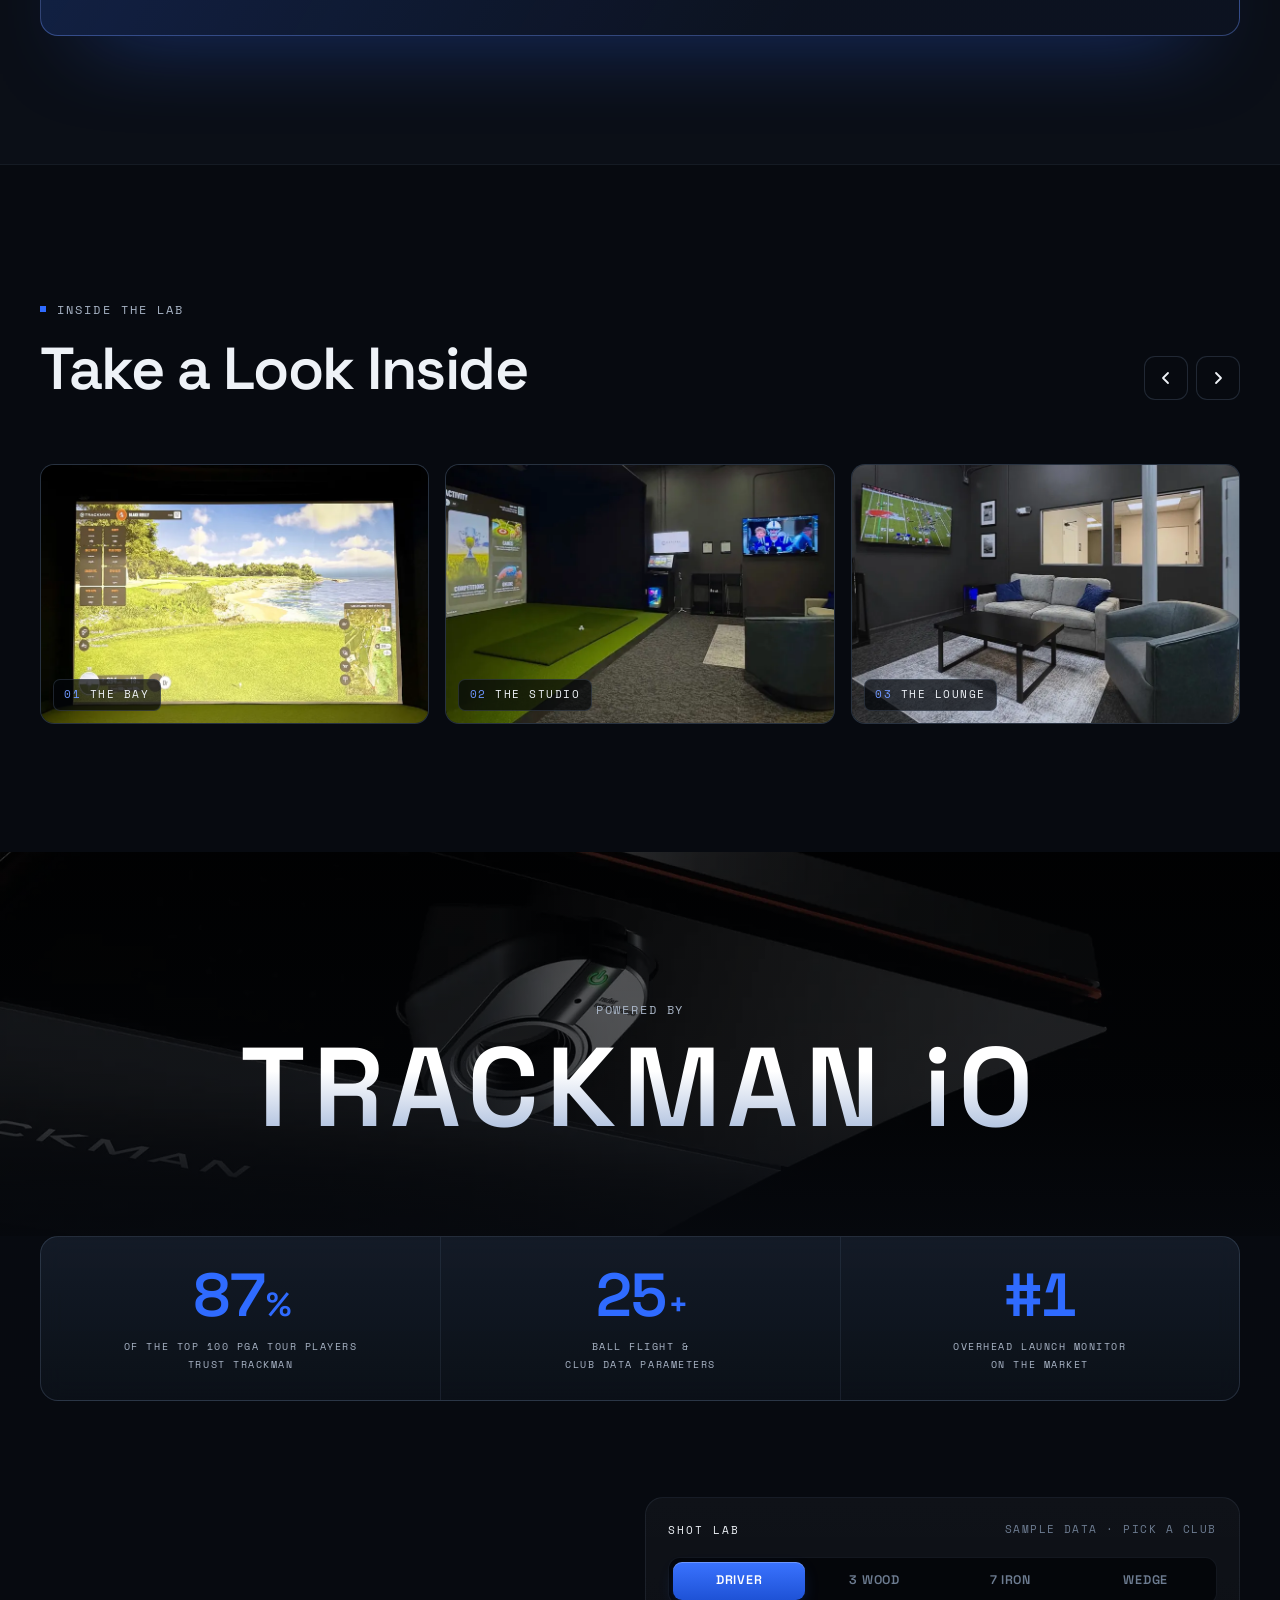
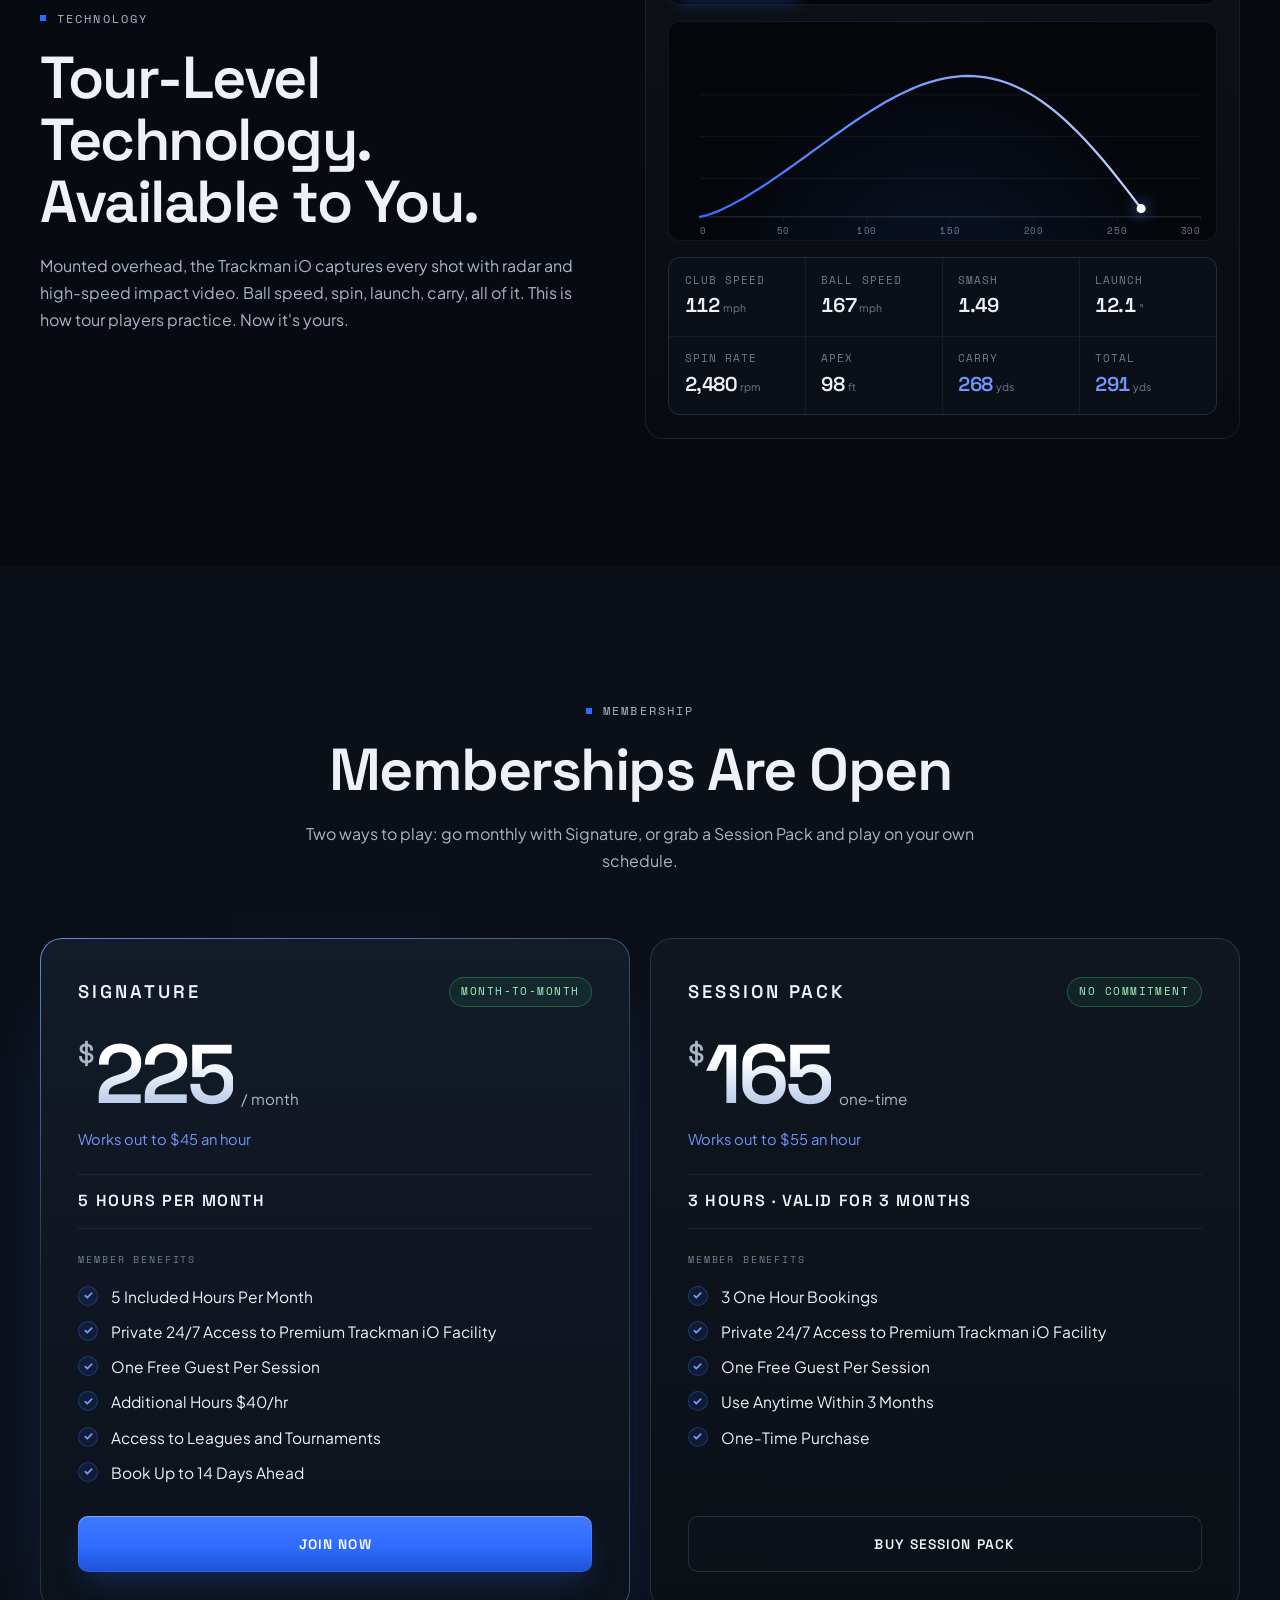
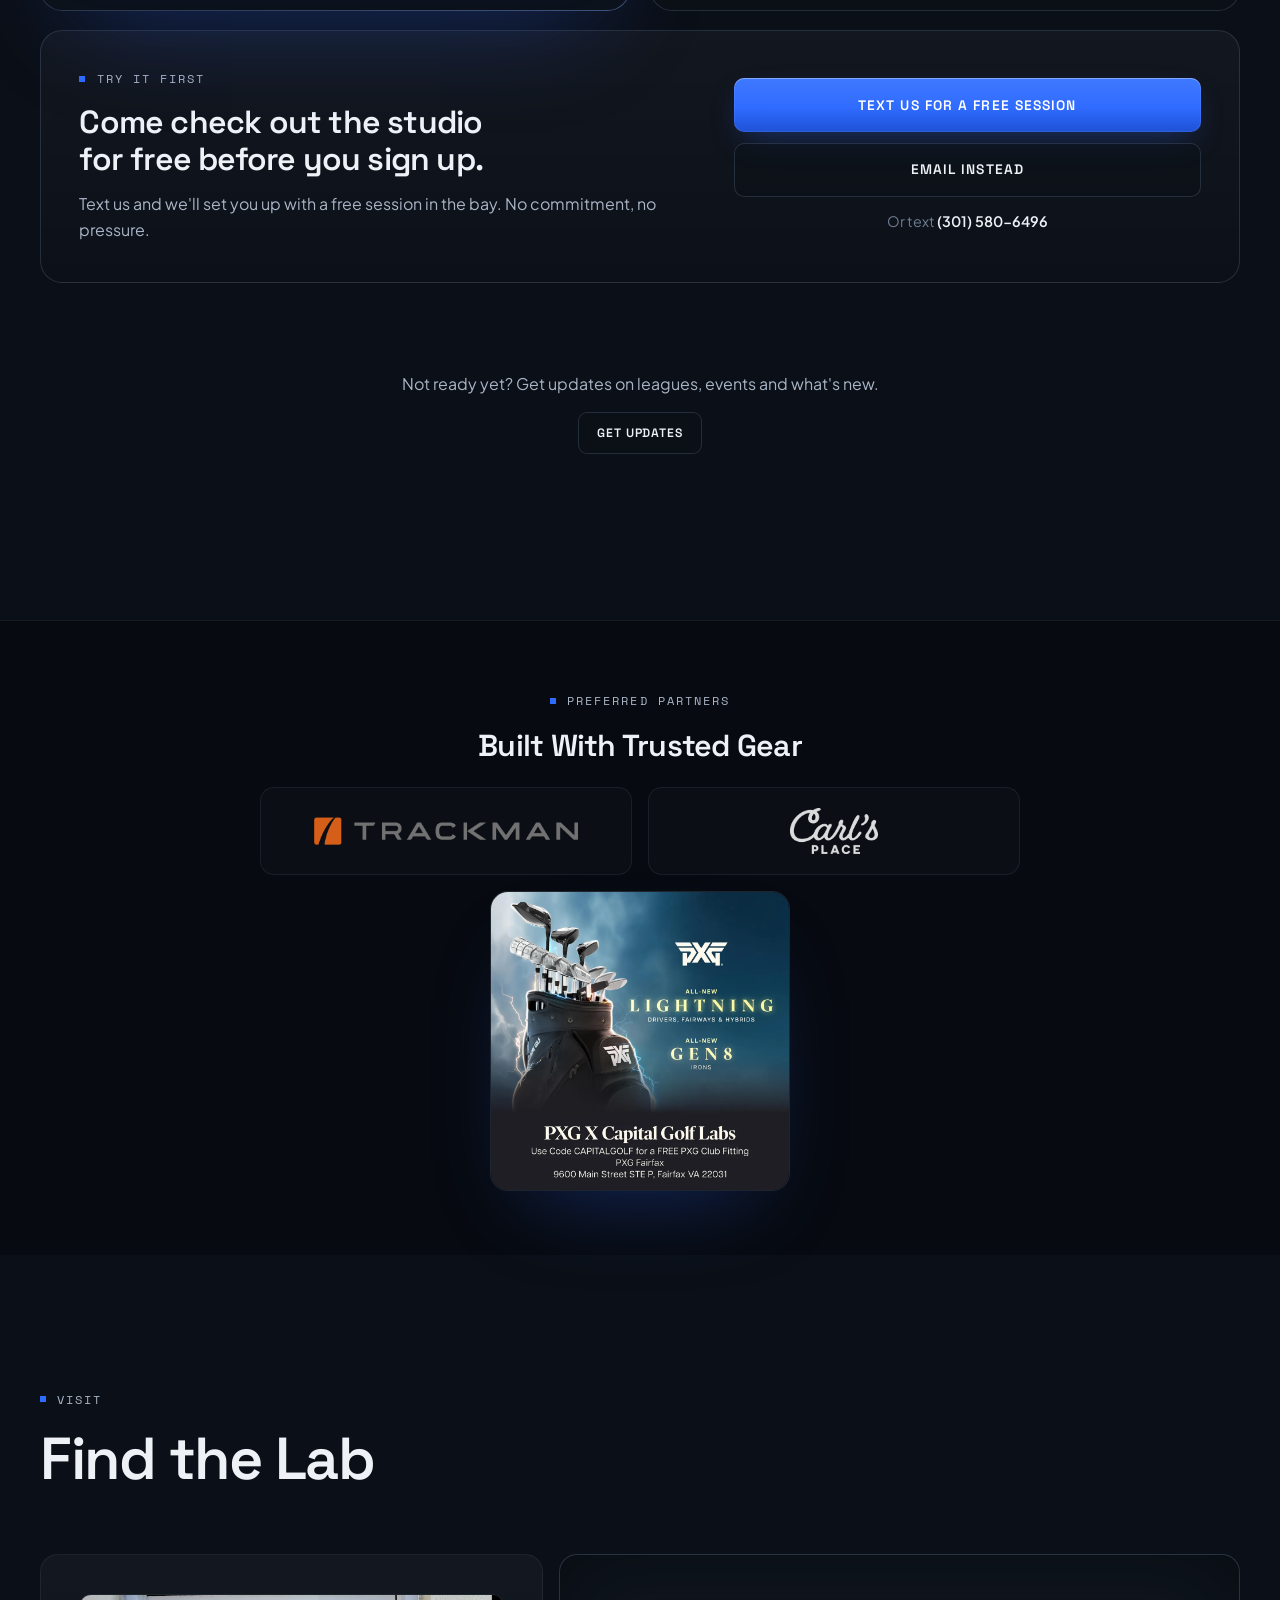
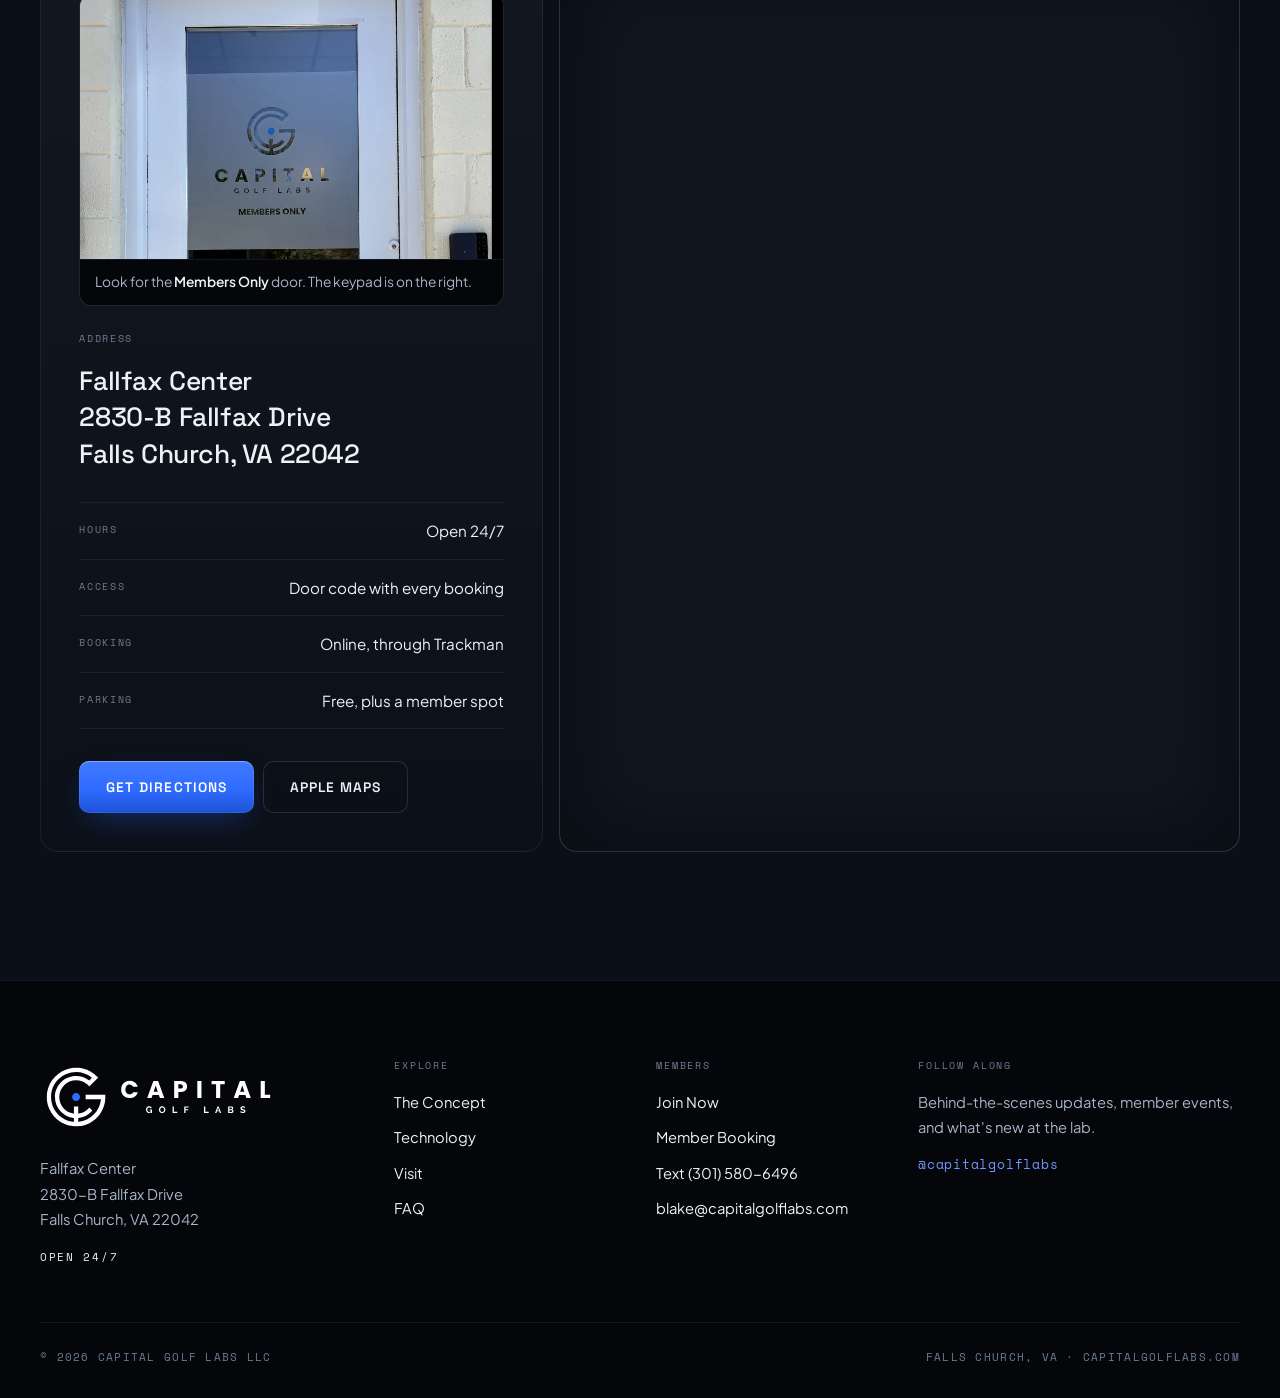
==== commit f0f0ae4d: "Fainter grid behind the Concept section Co-Authored-By: Claude <noreply@anthropic.com>" ====
--- a/index.html
+++ b/index.html
@@ -19,7 +19,7 @@
     <noscript><link rel="stylesheet" href="https://fonts.googleapis.com/css2?family=Plus+Jakarta+Sans:wght@400;500;600;700&amp;family=Space+Grotesk:wght@400;500;600;700&amp;family=Space+Mono:wght@400;700&amp;display=swap"></noscript>
     <link rel="preload" as="image" href="static/img/hero-trackman-1600.webp" type="image/webp" fetchpriority="high" media="(max-width: 959px)">
     <link rel="preload" as="image" href="static/img/hero-trackman.webp" type="image/webp" fetchpriority="high" media="(min-width: 960px)">
-    <link rel="stylesheet" href="static/css/style.css?v=202611131230">
+    <link rel="stylesheet" href="static/css/style.css?v=202611131315">
     <!-- Google tag (gtag.js) -->
     <script>
       window.dataLayer = window.dataLayer || [];
@@ -32,8 +32,8 @@
         setTimeout(function () { (window.requestIdleCallback || setTimeout)(go, { timeout: 2000 }); }, 1500);
       });
     </script>
-    <script defer src="static/js/analytics.js?v=202611131230"></script>
-    <script defer src="static/js/site.js?v=202611131230"></script>
+    <script defer src="static/js/analytics.js?v=202611131315"></script>
+    <script defer src="static/js/site.js?v=202611131315"></script>
     <link rel="canonical" href="https://capitalgolflabs.com/">
     <meta property="og:type" content="website">
     <meta property="og:site_name" content="Capital Golf Labs">
--- a/static/css/style.css
+++ b/static/css/style.css
@@ -526,6 +526,7 @@
    CONCEPT
    ========================================================= */
 /* Heading + pitch, the three steps as one divided panel, then the capped-membership band */
+#tech .bg-grid { opacity: 0.22; }
 .concept { display: grid; gap: 1rem; }
 .concept-head { display: grid; gap: 1.1rem; margin-bottom: 1rem; }
 .concept-head p { max-width: 46ch; font-size: clamp(1rem, 1.25vw, 1.12rem); line-height: 1.7; color: var(--text-2); }
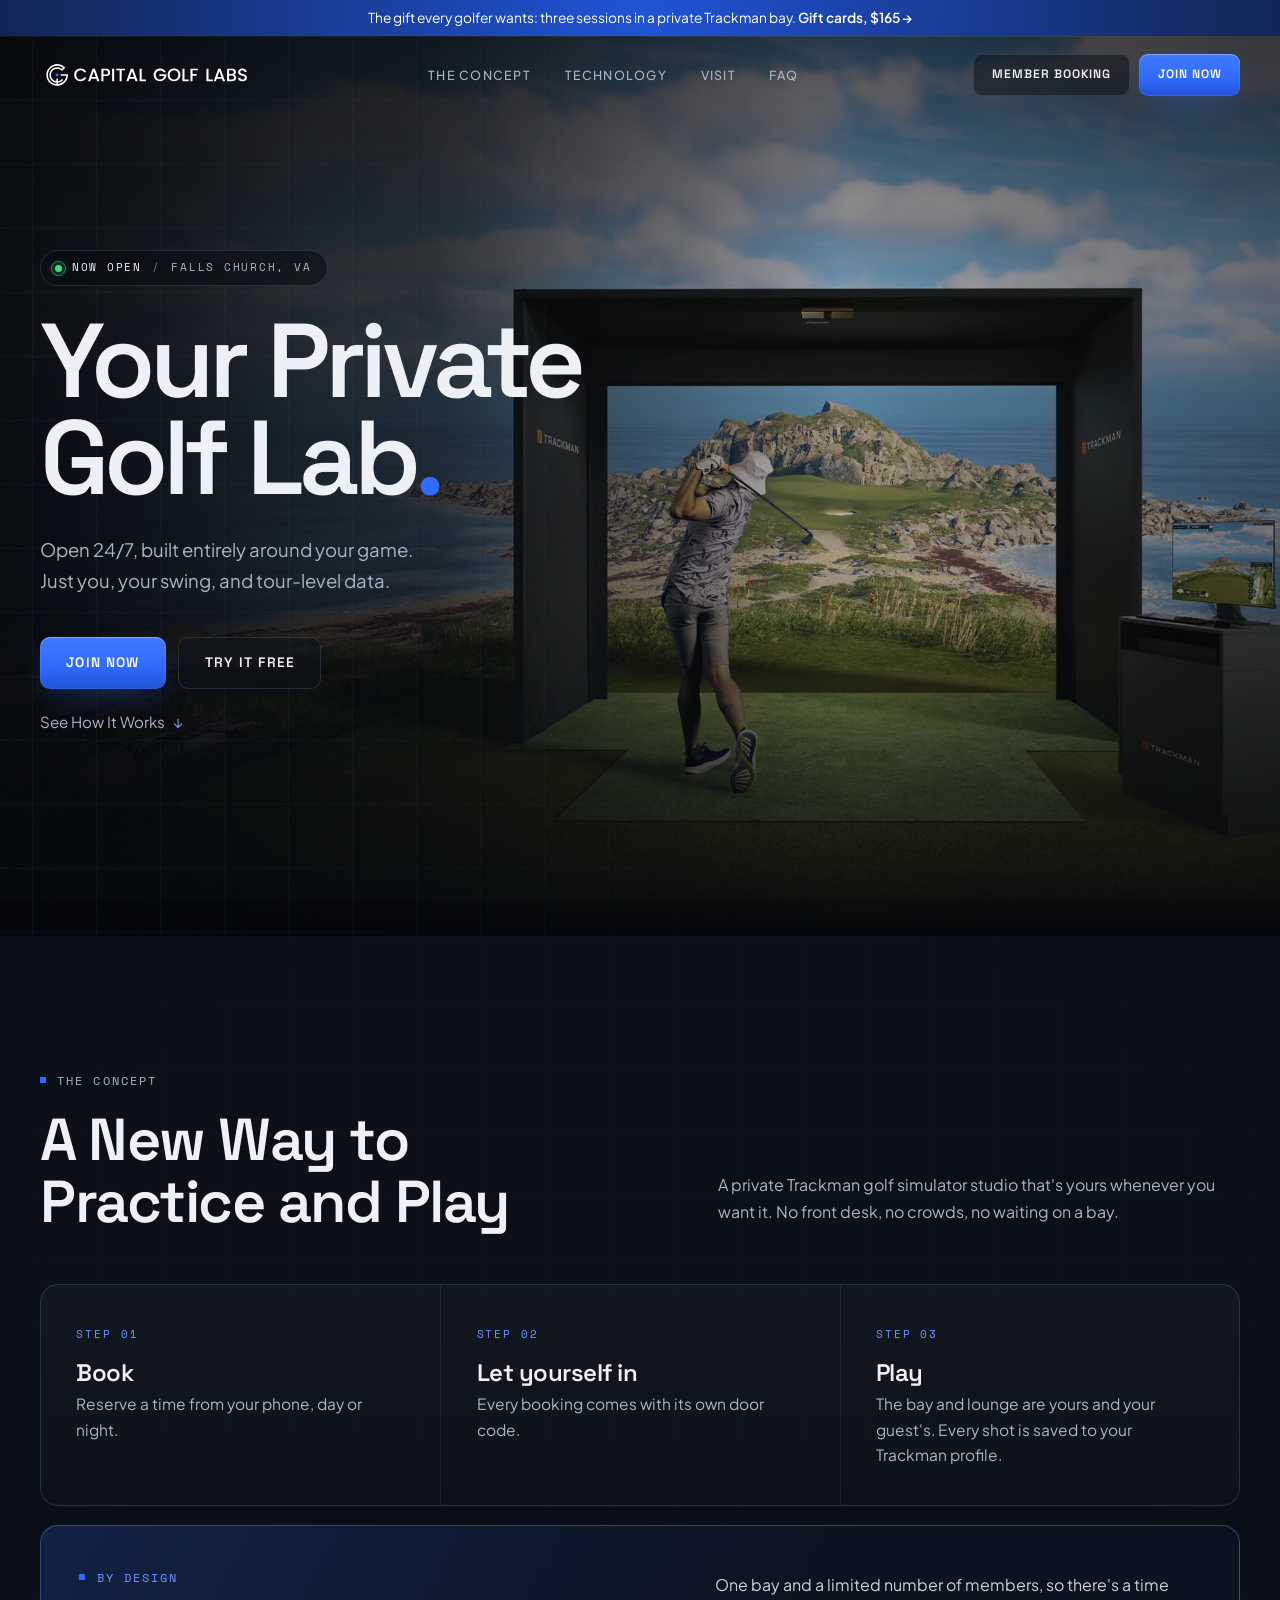
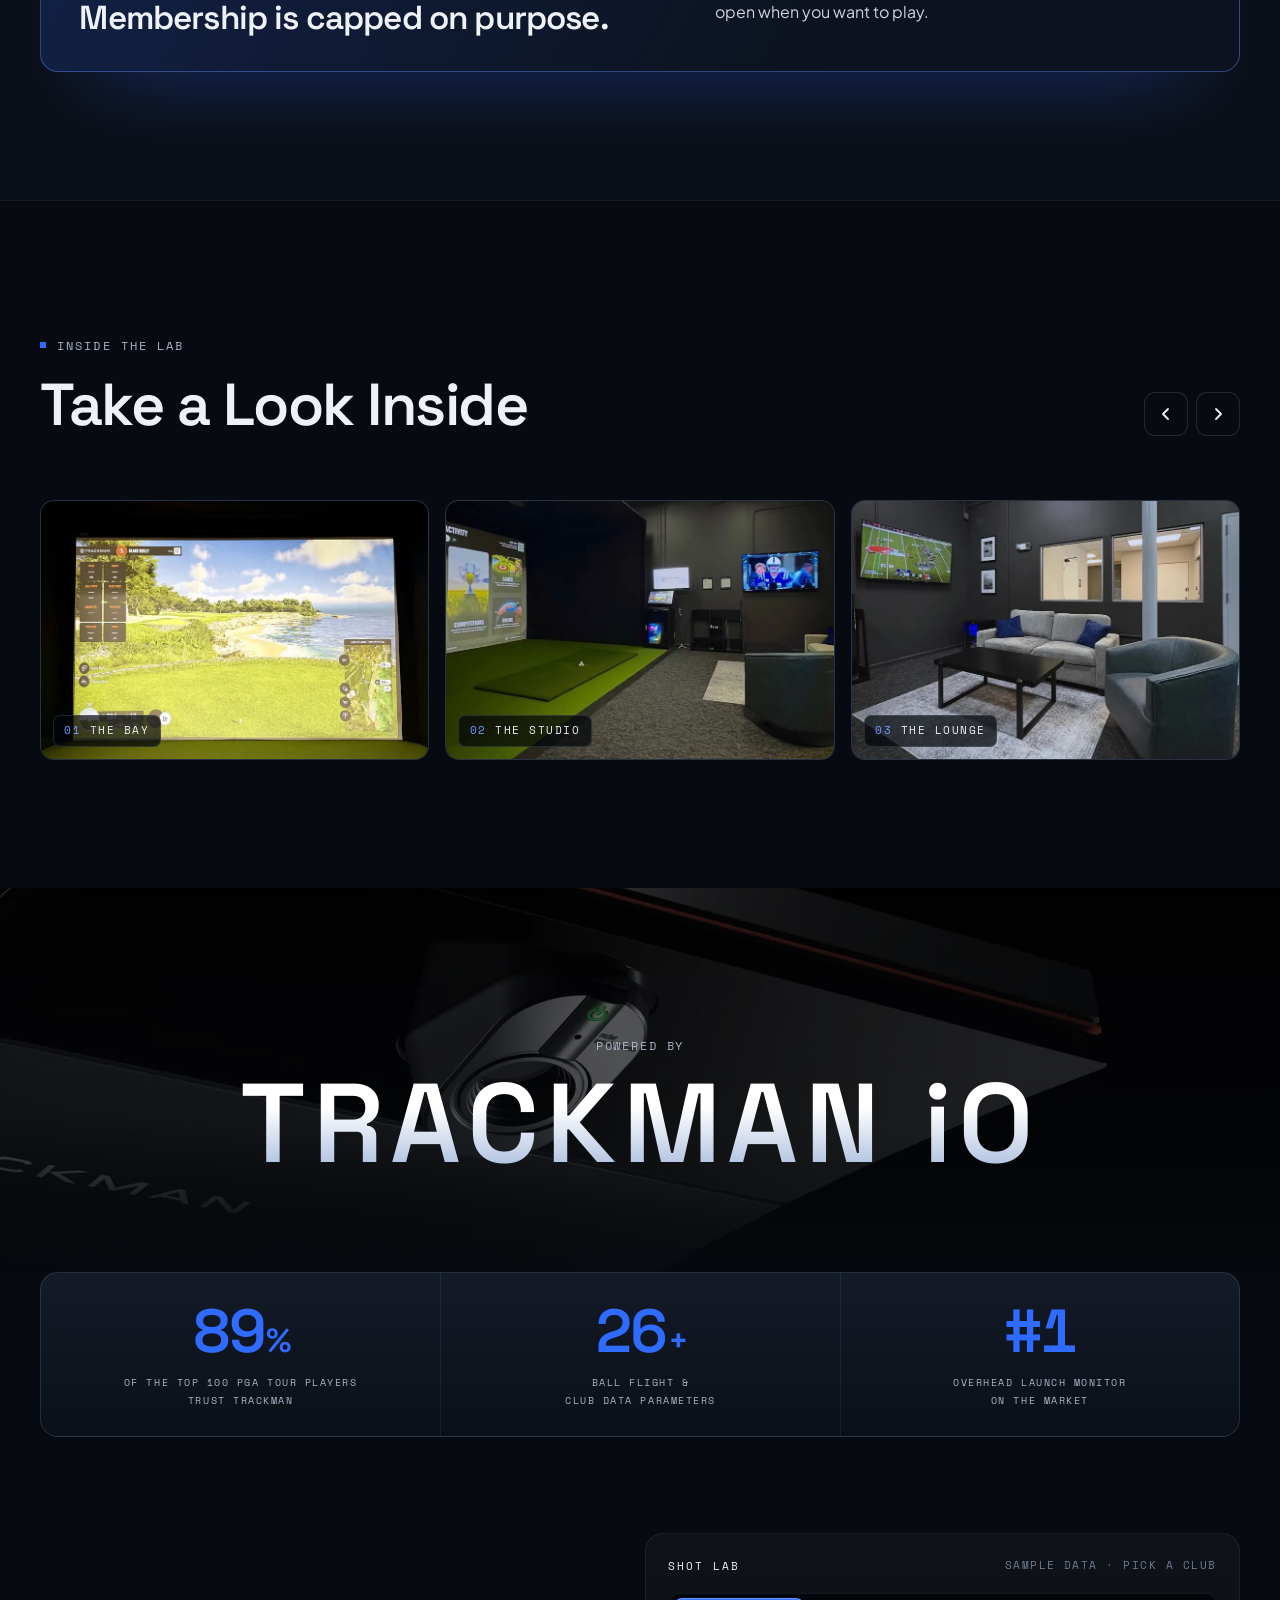
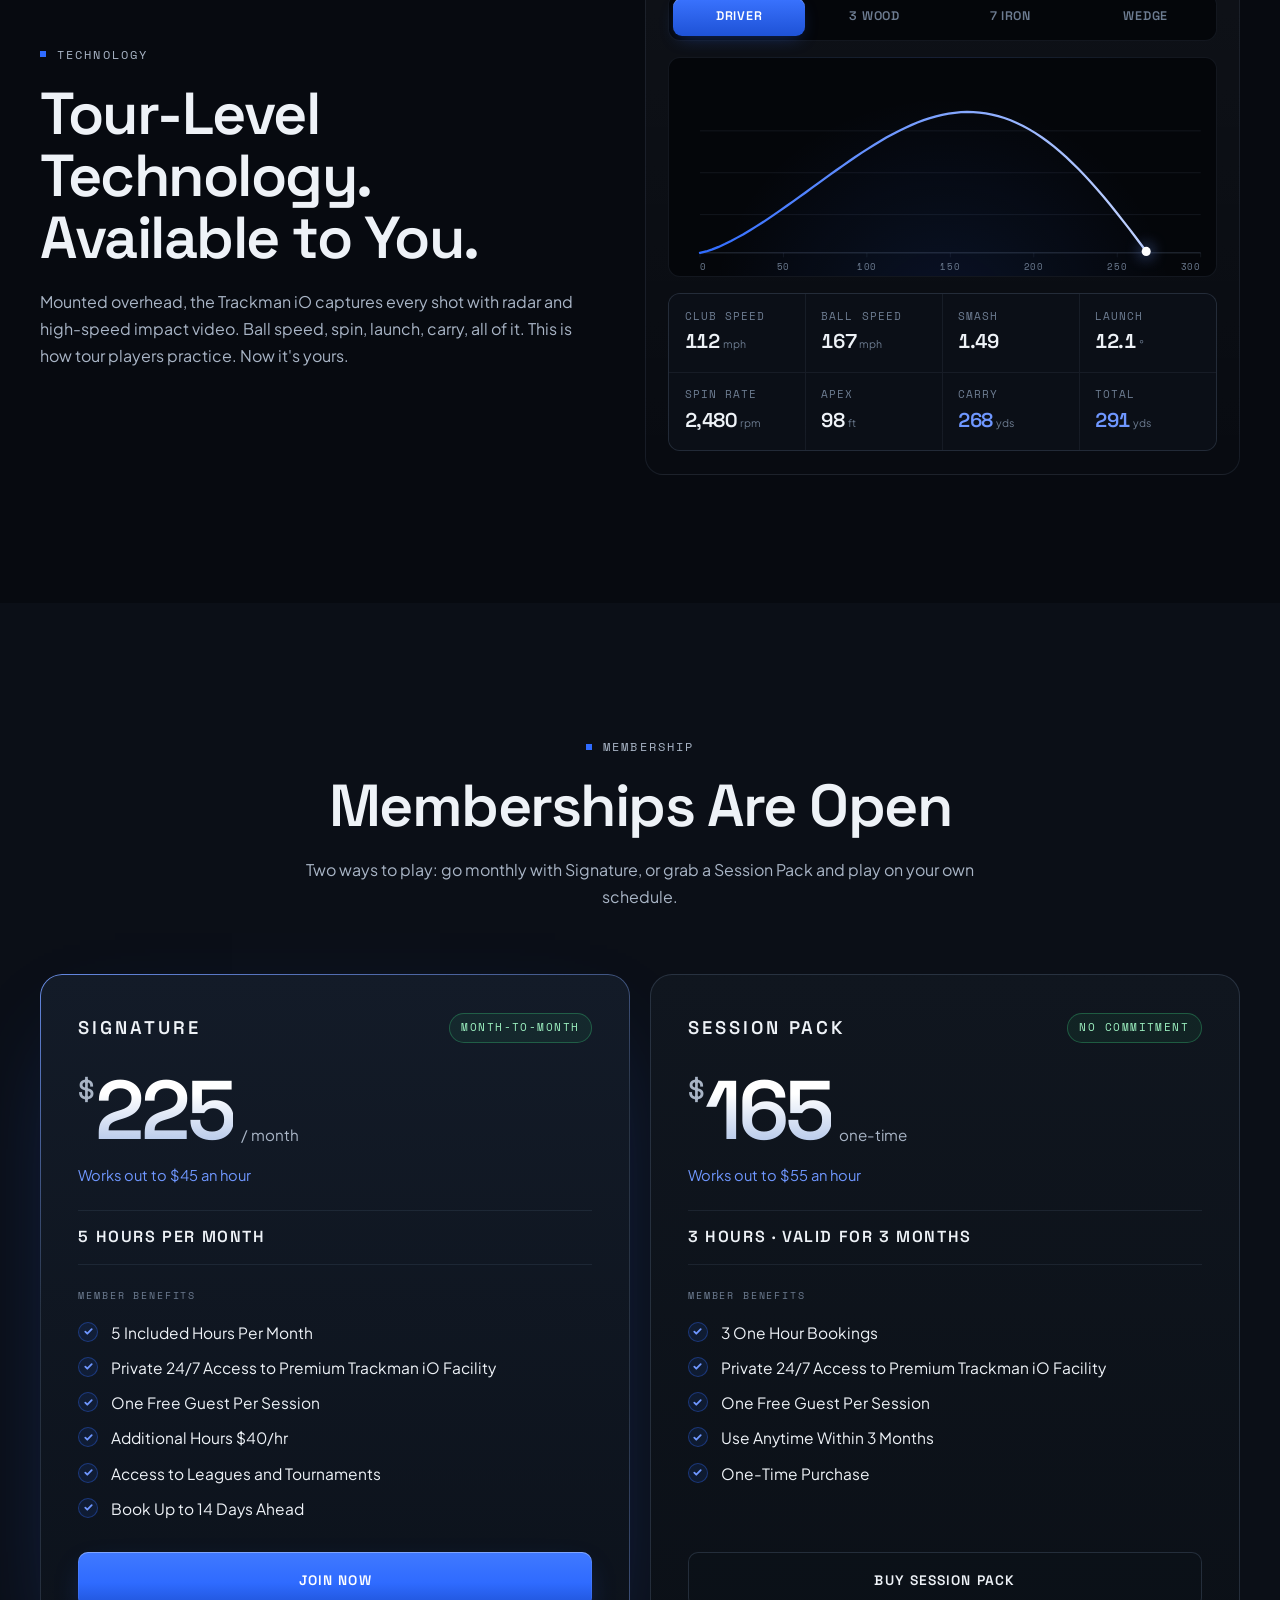
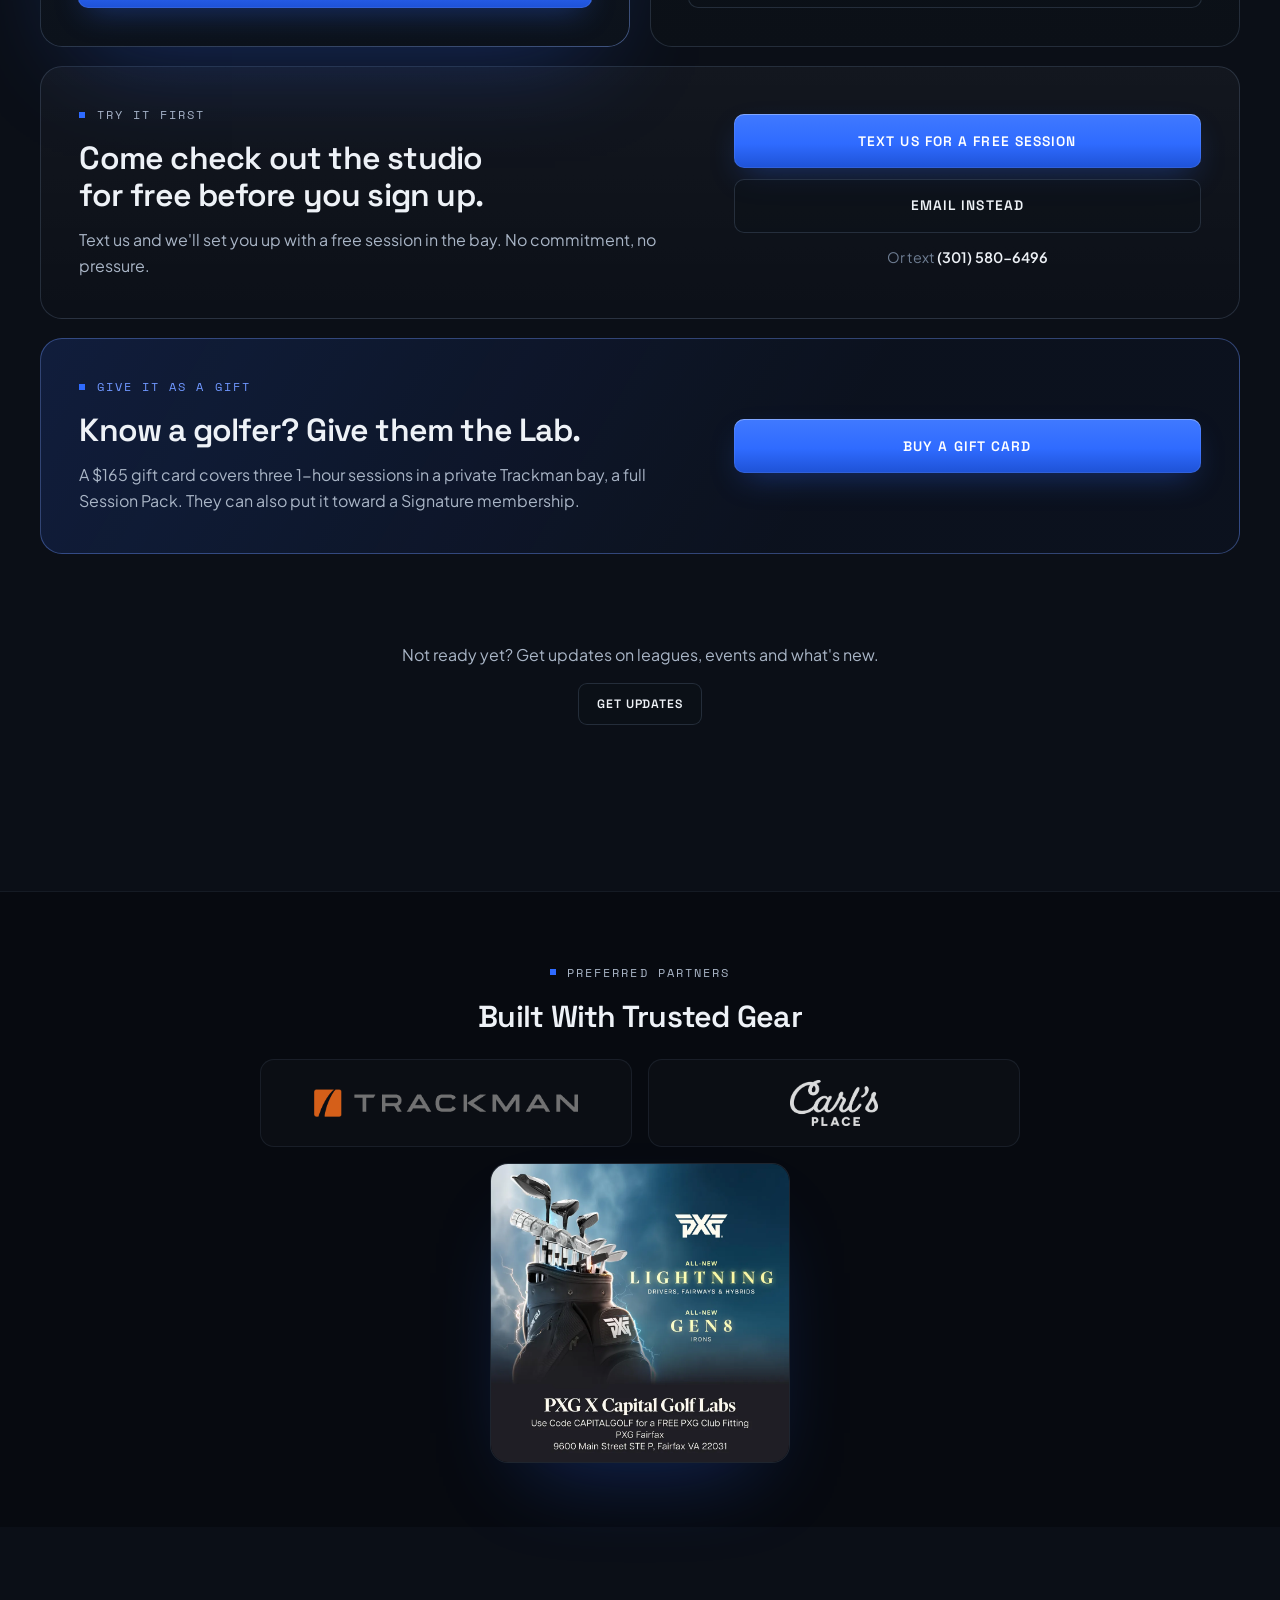
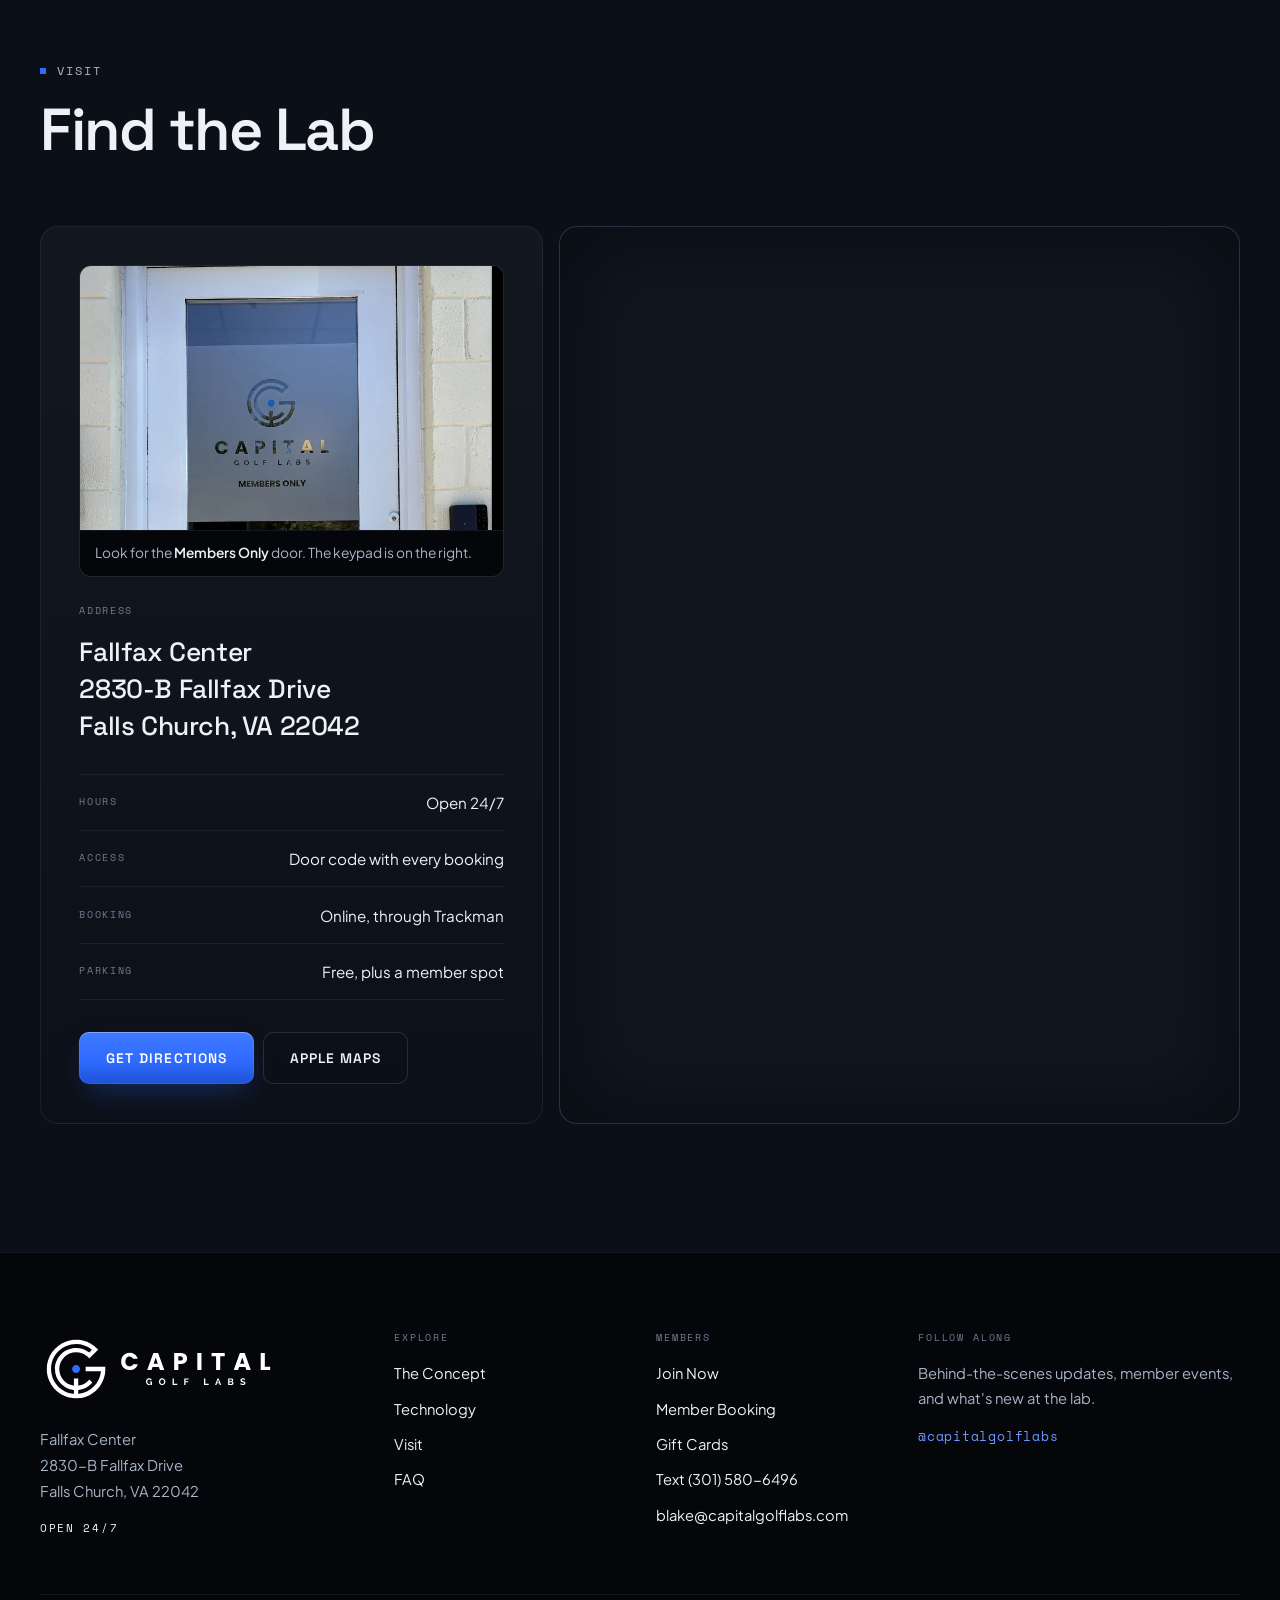
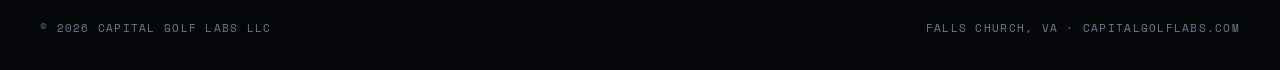
==== commit 5542797e: "Gift cards: holiday banner, homepage card, FAQ, and links - Top banner on every page (remove in Janu" ====
--- a/index.html
+++ b/index.html
@@ -19,7 +19,7 @@
     <noscript><link rel="stylesheet" href="https://fonts.googleapis.com/css2?family=Plus+Jakarta+Sans:wght@400;500;600;700&amp;family=Space+Grotesk:wght@400;500;600;700&amp;family=Space+Mono:wght@400;700&amp;display=swap"></noscript>
     <link rel="preload" as="image" href="static/img/hero-trackman-1600.webp" type="image/webp" fetchpriority="high" media="(max-width: 959px)">
     <link rel="preload" as="image" href="static/img/hero-trackman.webp" type="image/webp" fetchpriority="high" media="(min-width: 960px)">
-    <link rel="stylesheet" href="static/css/style.css?v=202611131315">
+    <link rel="stylesheet" href="static/css/style.css?v=202611211130">
     <!-- Google tag (gtag.js) -->
     <script>
       window.dataLayer = window.dataLayer || [];
@@ -32,8 +32,8 @@
         setTimeout(function () { (window.requestIdleCallback || setTimeout)(go, { timeout: 2000 }); }, 1500);
       });
     </script>
-    <script defer src="static/js/analytics.js?v=202611131315"></script>
-    <script defer src="static/js/site.js?v=202611131315"></script>
+    <script defer src="static/js/analytics.js?v=202611211130"></script>
+    <script defer src="static/js/site.js?v=202611211130"></script>
     <link rel="canonical" href="https://capitalgolflabs.com/">
     <meta property="og:type" content="website">
     <meta property="og:site_name" content="Capital Golf Labs">
@@ -80,7 +80,13 @@
     }
     </script>
 </head>
-<body data-page="home">
+<body data-page="home" class="has-promo">
+
+<!-- Holiday gift card banner. Remove in January: delete this link and the "has-promo" class on <body>. -->
+<a class="promo-bar" href="https://booking.trackmangolf.com/venues/falls-church/topups" target="_blank" rel="noopener">
+    <span class="promo-long">The gift every golfer wants: three sessions in a private Trackman bay. <b>Gift cards, $165 &rarr;</b></span>
+    <span class="promo-short">The gift every golfer wants. <b>3 sessions, $165 &rarr;</b></span>
+</a>
 
 <!-- ===================== NAV ===================== -->
 <nav class="nav" id="main-nav" aria-label="Main">
@@ -122,6 +128,7 @@
         <a href="join/#plans" class="btn btn-primary">Join Now</a>
         <a href="https://booking.trackmangolf.com/venues/falls-church/booking/falls-church-simulator" class="btn btn-ghost" target="_blank" rel="noopener">Member Booking</a>
         <a href="sms:+13015806496?&amp;body=Hi%21%20I%27d%20like%20to%20come%20check%20out%20Capital%20Golf%20Labs%20with%20a%20free%20session." class="mobile-try">Text us for a free session</a>
+        <a href="https://booking.trackmangolf.com/venues/falls-church/topups" class="mobile-try" target="_blank" rel="noopener">Buy a gift card</a>
     </div>
 </div>
 
@@ -134,17 +141,17 @@
 
     <div class="container">
         <div class="hero-content">
-            <div class="hero-badge hero-in" style="--d:.1s"><span class="live-dot"></span><strong>Now Open</strong><span class="sep">/</span>Falls Church, VA</div>
-            <h1 class="hero-title hero-in" style="--d:.2s"><span class="line">Your Private</span><span class="line">Golf Lab<span class="dot">.</span></span></h1>
-            <p class="hero-sub hero-in" style="--d:.32s">
+            <div class="hero-badge hero-in" style="--d:.05s"><span class="live-dot"></span><strong>Now Open</strong><span class="sep">/</span>Falls Church, VA</div>
+            <h1 class="hero-title hero-in" style="--d:.1s"><span class="line">Your Private</span><span class="line">Golf Lab<span class="dot">.</span></span></h1>
+            <p class="hero-sub hero-in" style="--d:.16s">
                 Open 24/7, built entirely around your game.<br>
                 Just you, your swing, and tour-level data.
             </p>
-            <div class="hero-ctas hero-in" style="--d:.44s">
+            <div class="hero-ctas hero-in" style="--d:.22s">
                 <a href="join/#plans" class="btn btn-primary">Join Now<svg class="btn-arrow" viewBox="0 0 16 16" fill="none" stroke="currentColor" stroke-width="1.8" stroke-linecap="round" stroke-linejoin="round" aria-hidden="true"><path d="M3 8h10M9 4l4 4-4 4"/></svg></a>
                 <a href="#try" class="btn btn-ghost">Try It Free</a>
             </div>
-            <a href="#tech" class="hero-more hero-in" style="--d:.52s">See How It Works<span aria-hidden="true">&darr;</span></a>
+            <a href="#tech" class="hero-more hero-in" style="--d:.27s">See How It Works<span aria-hidden="true">&darr;</span></a>
         </div>
     </div>
 
@@ -409,6 +416,15 @@
                     <a href="sms:+13015806496?&amp;body=Hi%21%20I%27d%20like%20to%20come%20check%20out%20Capital%20Golf%20Labs%20with%20a%20free%20session." class="btn btn-primary btn-block">Text Us for a Free Session</a>
                     <a href="mailto:blake@capitalgolflabs.com?subject=Free%20session%20at%20Capital%20Golf%20Labs&amp;body=Hi%21%20I%27d%20like%20to%20come%20check%20out%20Capital%20Golf%20Labs%20with%20a%20free%20session." class="btn btn-ghost btn-block">Email Instead</a>
                     <span class="try-number">Or text <a href="sms:+13015806496?&amp;body=Hi%21%20I%27d%20like%20to%20come%20check%20out%20Capital%20Golf%20Labs%20with%20a%20free%20session.">(301) 580-6496</a></span>
+                </div>
+            </aside>
+
+            <aside class="try-card gift-card reveal" id="gift">
+                <span class="eyebrow">Give It as a Gift</span>
+                <h3>Know a golfer? Give them the Lab.</h3>
+                <p>A $165 gift card covers three 1-hour sessions in a private Trackman bay, a full Session Pack. They can also put it toward a Signature membership.</p>
+                <div class="try-actions">
+                    <a href="https://booking.trackmangolf.com/venues/falls-church/topups" class="btn btn-primary btn-block" target="_blank" rel="noopener">Buy a Gift Card</a>
                 </div>
             </aside>
         </div>
@@ -551,6 +567,7 @@
                 <ul>
                     <li><a href="join/#plans">Join Now</a></li>
                     <li><a href="https://booking.trackmangolf.com/venues/falls-church/booking/falls-church-simulator" target="_blank" rel="noopener">Member Booking</a></li>
+                    <li><a href="https://booking.trackmangolf.com/venues/falls-church/topups" target="_blank" rel="noopener">Gift Cards</a></li>
                     <li><a href="sms:+13015806496">Text (301) 580-6496</a></li>
                     <li><a href="mailto:blake@capitalgolflabs.com">blake@capitalgolflabs.com</a></li>
                 </ul>
--- a/static/css/style.css
+++ b/static/css/style.css
@@ -290,9 +290,31 @@
 /* =========================================================
    NAV
    ========================================================= */
+/* Seasonal banner above the nav. The nav sits just below it and slides up as it scrolls away (site.js sets --nav-top). */
+.has-promo { --promo-h: 36px; }
+.promo-bar {
+    position: relative;
+    z-index: 101;
+    display: flex;
+    align-items: center;
+    justify-content: center;
+    height: var(--promo-h);
+    padding: 0 var(--gutter);
+    overflow: hidden;
+    background: linear-gradient(90deg, #102352, var(--blue-2) 50%, #102352);
+    color: #fff;
+    font-size: 0.86rem;
+    white-space: nowrap;
+    text-overflow: ellipsis;
+}
+.promo-bar b { font-weight: 600; }
+.promo-bar:hover b { text-decoration: underline; text-underline-offset: 3px; }
+.promo-short { display: none; }
+
 .nav {
     position: fixed;
     inset: 0 0 auto;
+    top: var(--nav-top, var(--promo-h, 0px));
     z-index: 100;
     height: var(--nav-h);
     border-bottom: 1px solid transparent;
@@ -400,7 +422,7 @@
     display: flex;
     flex-direction: column;
     justify-content: space-between;
-    padding: calc(var(--nav-h) + 2rem) var(--gutter) calc(2rem + env(safe-area-inset-bottom));
+    padding: calc(var(--nav-h) + var(--nav-top, var(--promo-h, 0px)) + 2rem) var(--gutter) calc(2rem + env(safe-area-inset-bottom));
     background: rgba(4, 6, 10, 0.97);
     opacity: 0;
     visibility: hidden;
@@ -516,7 +538,7 @@
 .js .hero-in {
     opacity: 0;
     transform: translateY(16px);
-    animation: hero-in 0.7s var(--ease) forwards;
+    animation: hero-in 0.55s var(--ease) forwards;
     animation-delay: var(--d, 0s);
 }
 @keyframes hero-in { to { opacity: 1; transform: none; } }
@@ -960,6 +982,9 @@
 .try-actions .btn { --h: 54px; }
 .try-number { margin-top: 0.2rem; text-align: center; font-size: 0.9rem; color: var(--text-3); }
 .try-number a { color: var(--text); font-weight: 600; }
+/* Gift card: same layout as the free-session card, with a blue tint */
+.gift-card { border-color: rgba(111, 151, 255, 0.38); background: linear-gradient(120deg, rgba(47, 107, 255, 0.16), rgba(47, 107, 255, 0.03) 65%); }
+.gift-card .eyebrow { color: var(--blue-hi); }
 
 /* Updates: one quiet line + button; the form opens on demand */
 .updates { max-width: 640px; margin: 2.5rem auto 0; text-align: center; }
@@ -1395,6 +1420,7 @@
 .steps p { margin-top: 0.25rem; color: var(--text-2); font-size: 0.92rem; line-height: 1.6; }
 .join-note { margin-top: 1.6rem; padding-top: 1.3rem; border-top: 1px solid var(--line); font-size: 0.92rem; color: var(--text-2); }
 .join-note a { color: var(--blue-hi); font-weight: 600; }
+.join-note + .join-note { margin-top: 0.7rem; padding-top: 0; border-top: 0; }
 
 .join-proof { max-width: 1000px; margin-top: 2.5rem; }
 .join-proof-head { display: flex; flex-wrap: wrap; align-items: center; justify-content: space-between; gap: 0.8rem 1.5rem; margin-bottom: 1rem; }
@@ -1430,8 +1456,8 @@
    ========================================================= */
 .js .reveal {
     opacity: 0;
-    transform: translateY(20px);
-    transition: opacity 0.8s var(--ease), transform 0.8s var(--ease);
+    transform: translateY(16px);
+    transition: opacity 0.6s var(--ease), transform 0.6s var(--ease);
     transition-delay: var(--d, 0s);
 }
 .js .reveal.in { opacity: 1; transform: none; }
@@ -1504,6 +1530,9 @@
     .partner-cell { height: 96px; padding: 1rem; }
     #plans { scroll-margin-top: calc(var(--nav-h) + 0.4rem); }
     .plan-name { font-size: 1rem; letter-spacing: 0.12em; }
+    .promo-long { display: none; }
+    .promo-short { display: inline; }
+    .promo-bar { font-size: 0.84rem; }
     /* homepage plans, phones: tighter cards; the Session Pack lists only what differs (full list is on /join) */
     #reserve .plan-shared { display: none; }
     #reserve .plan-price { margin-top: 1.2rem; }
